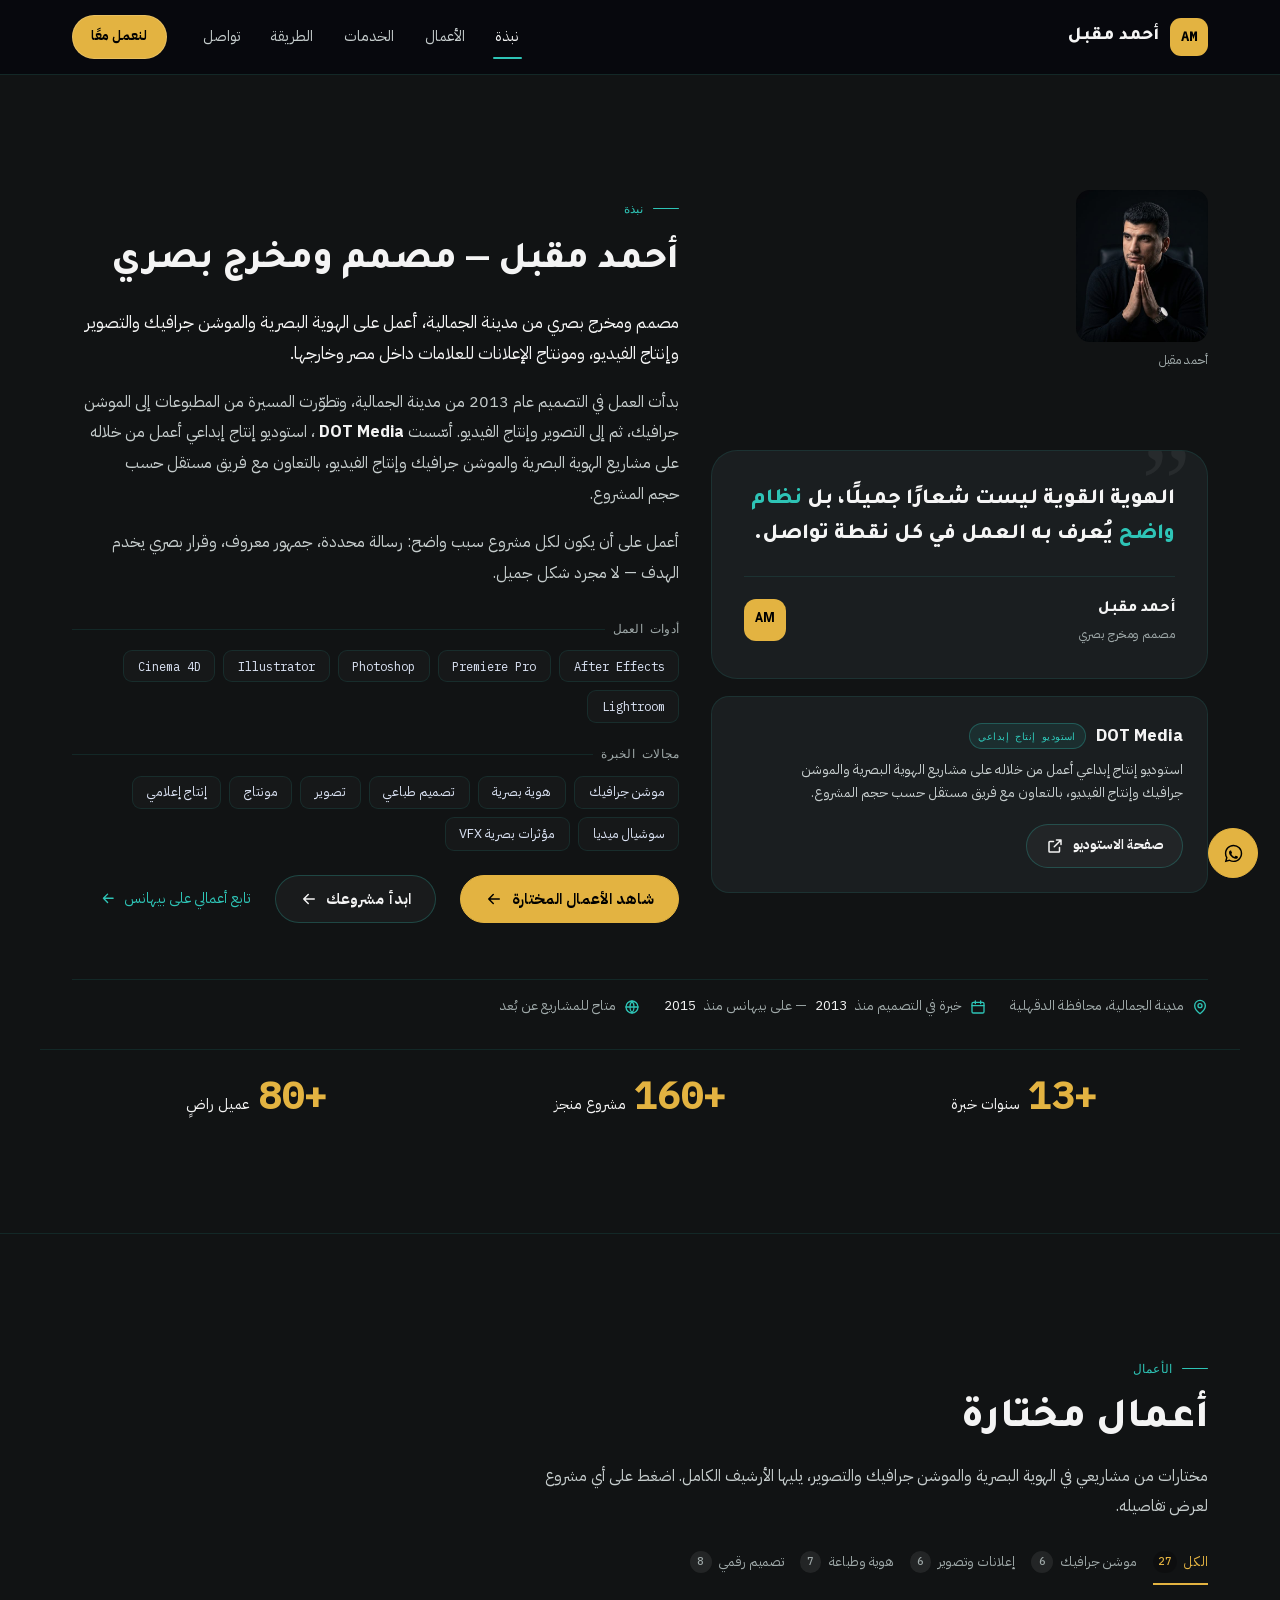
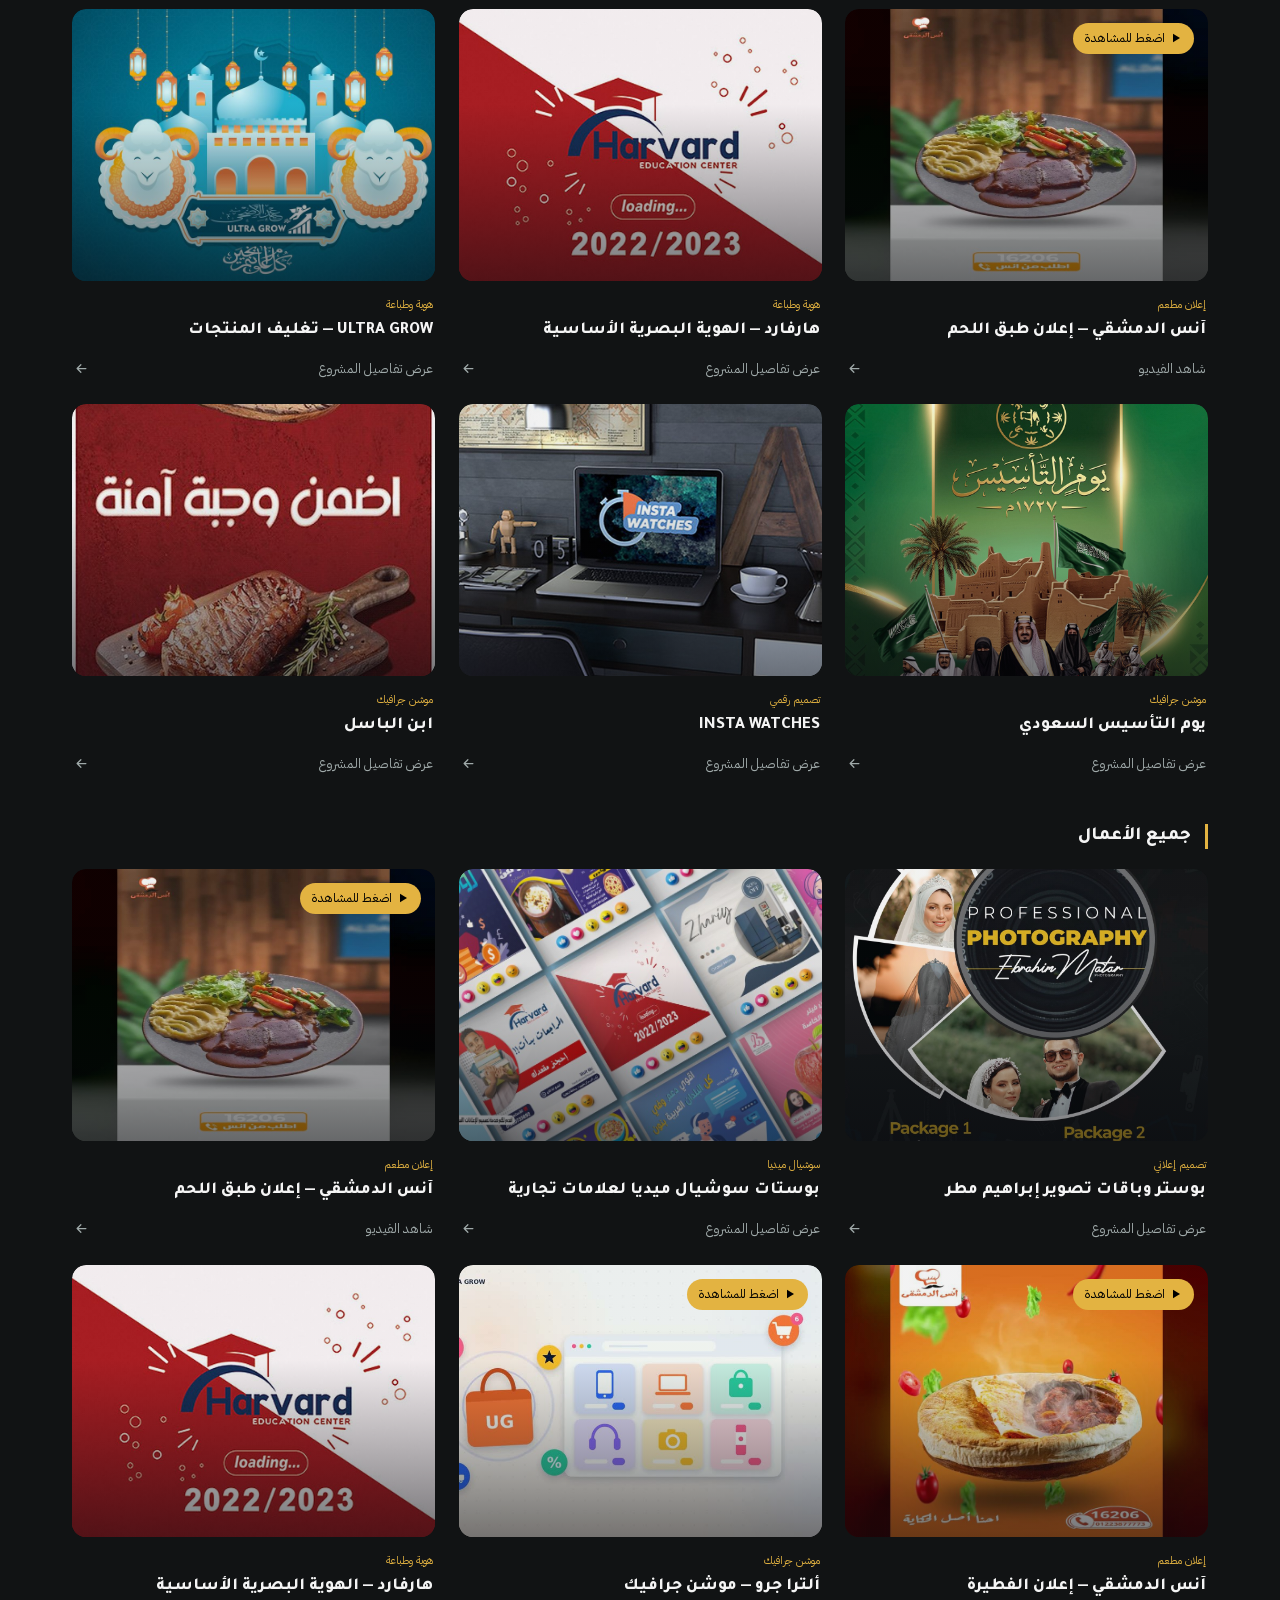
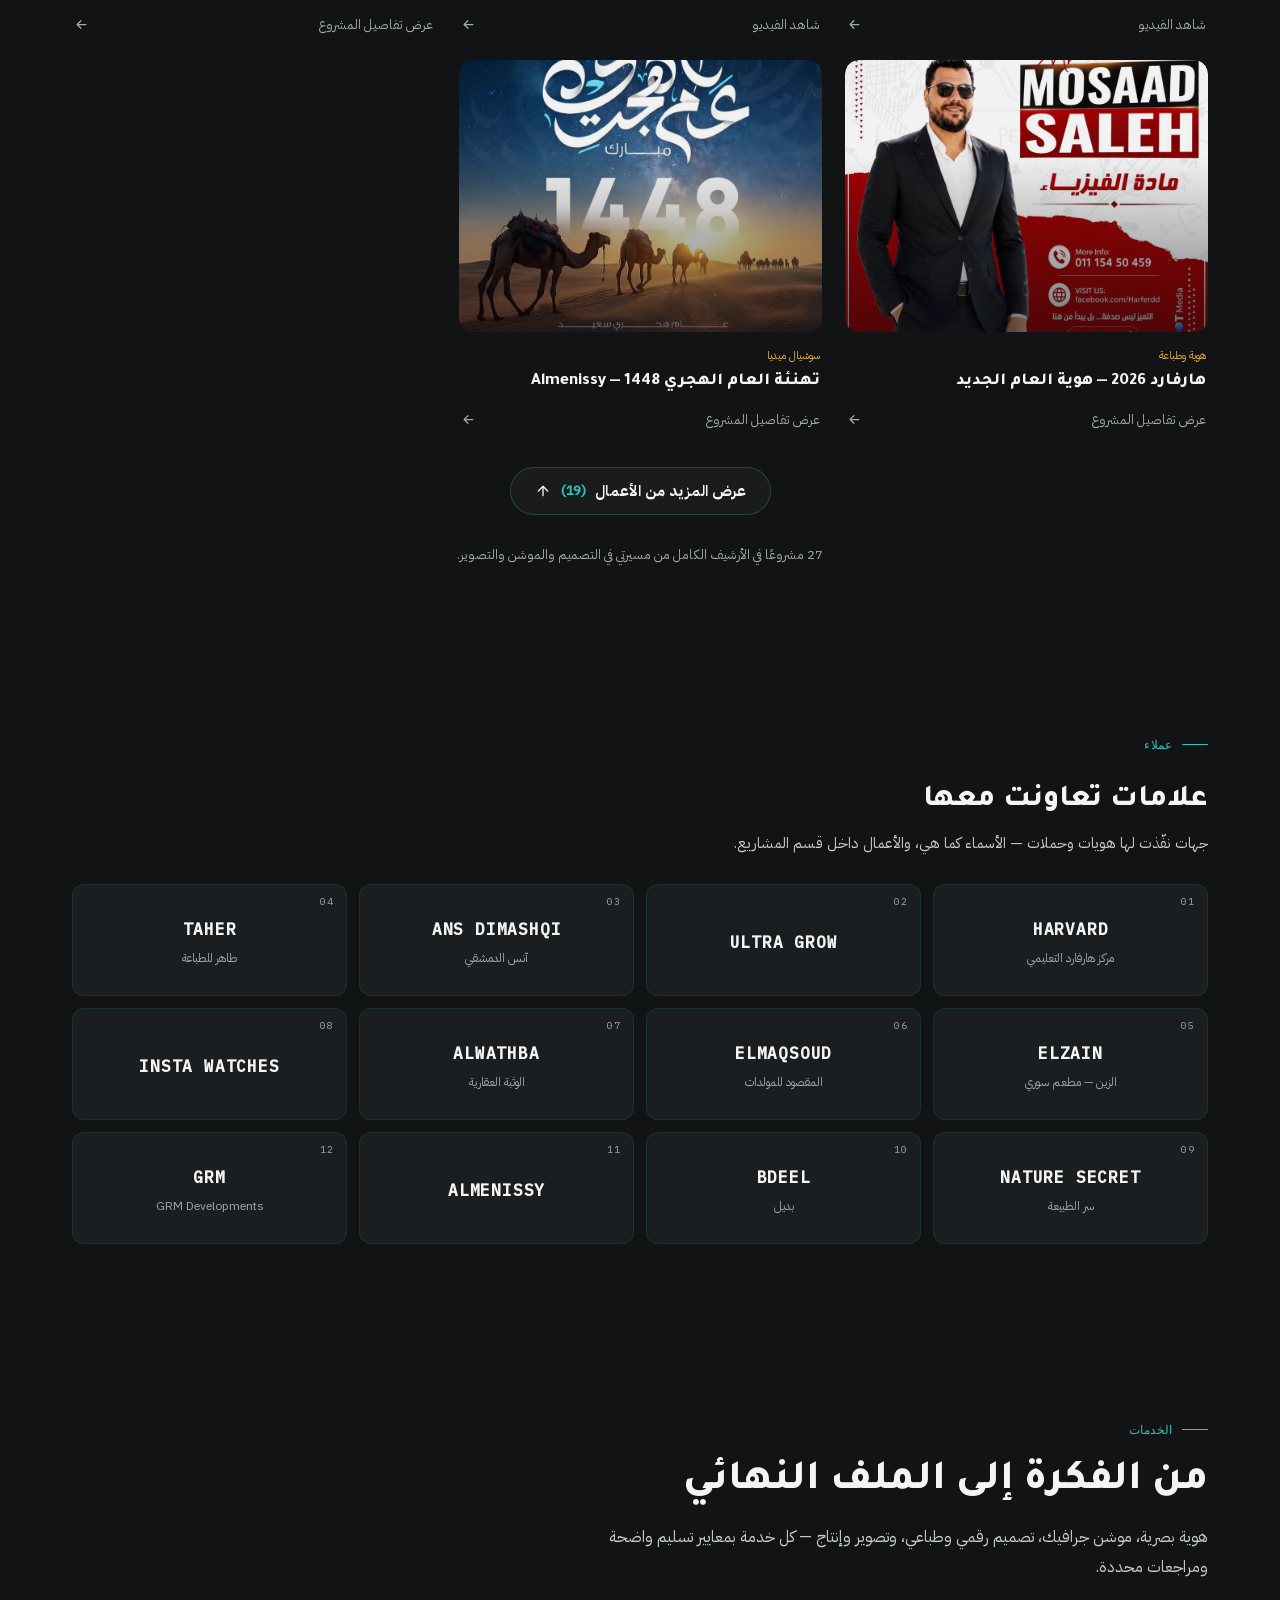
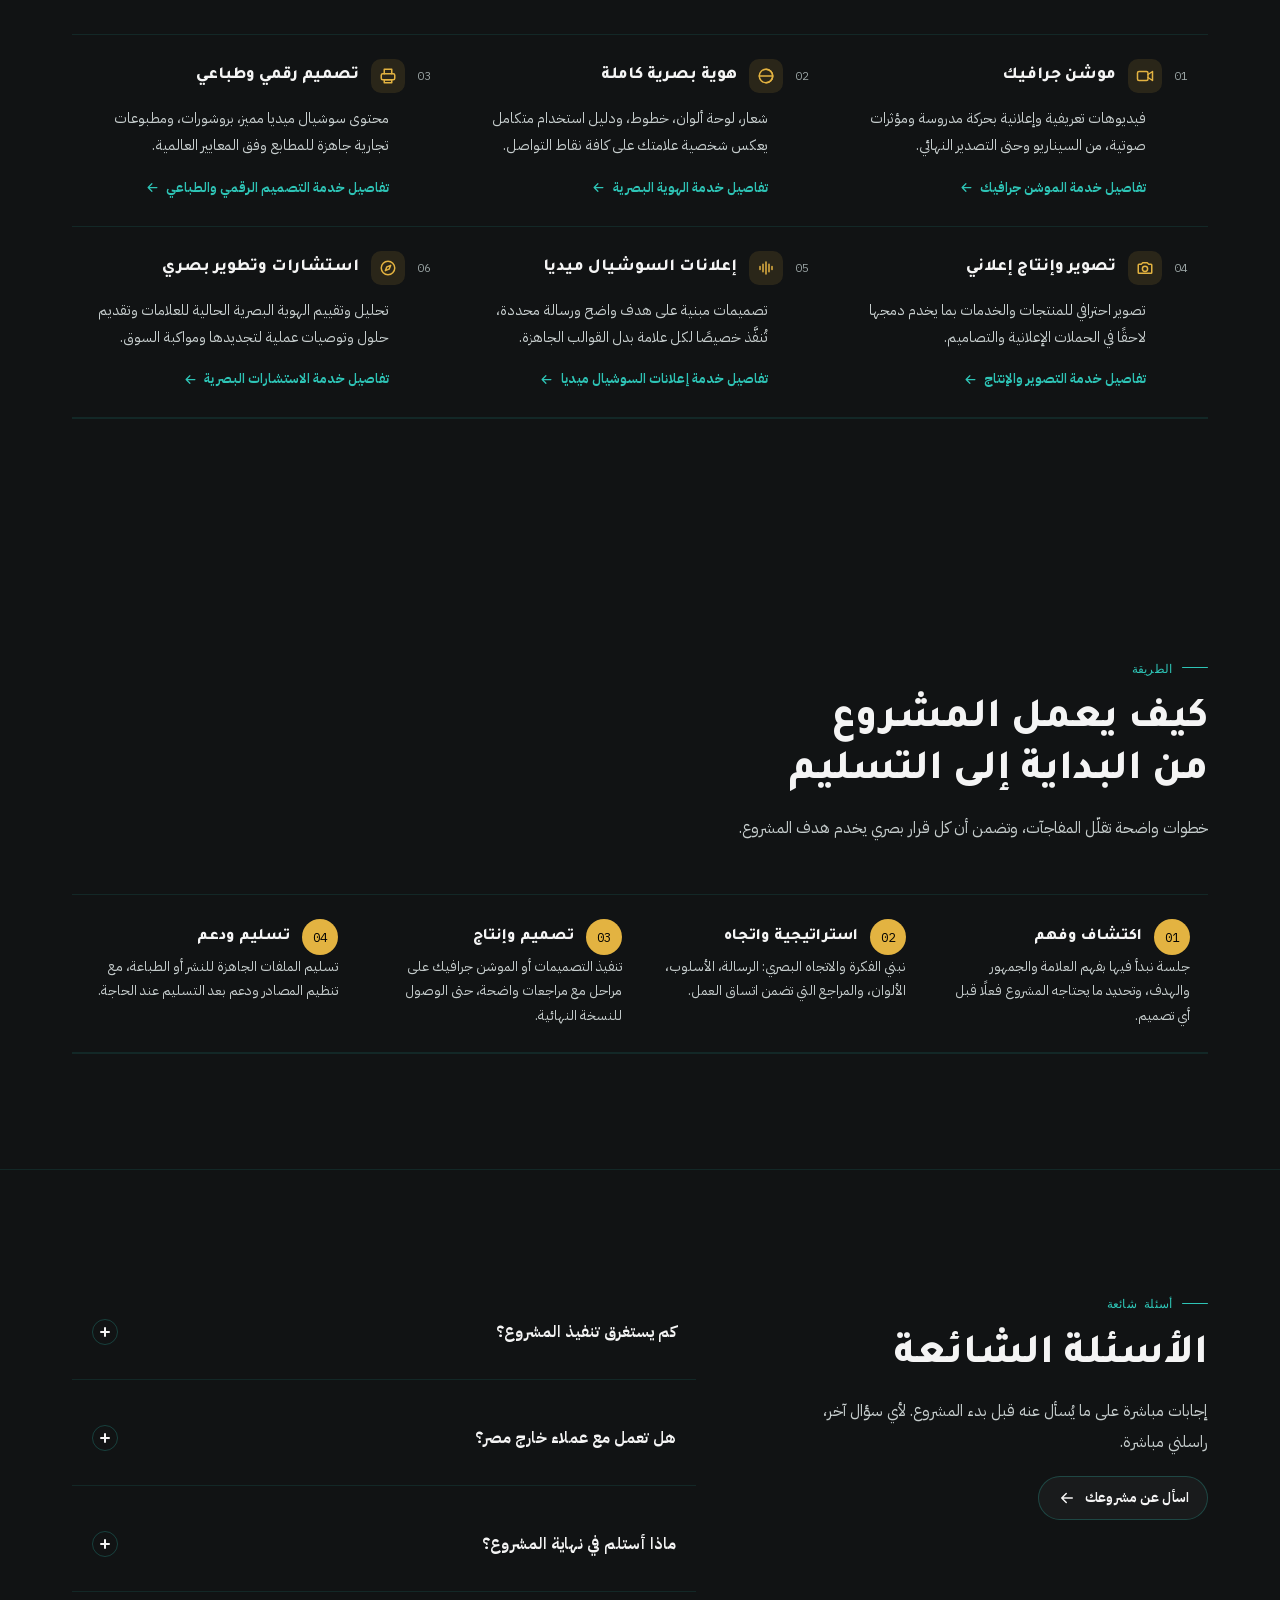
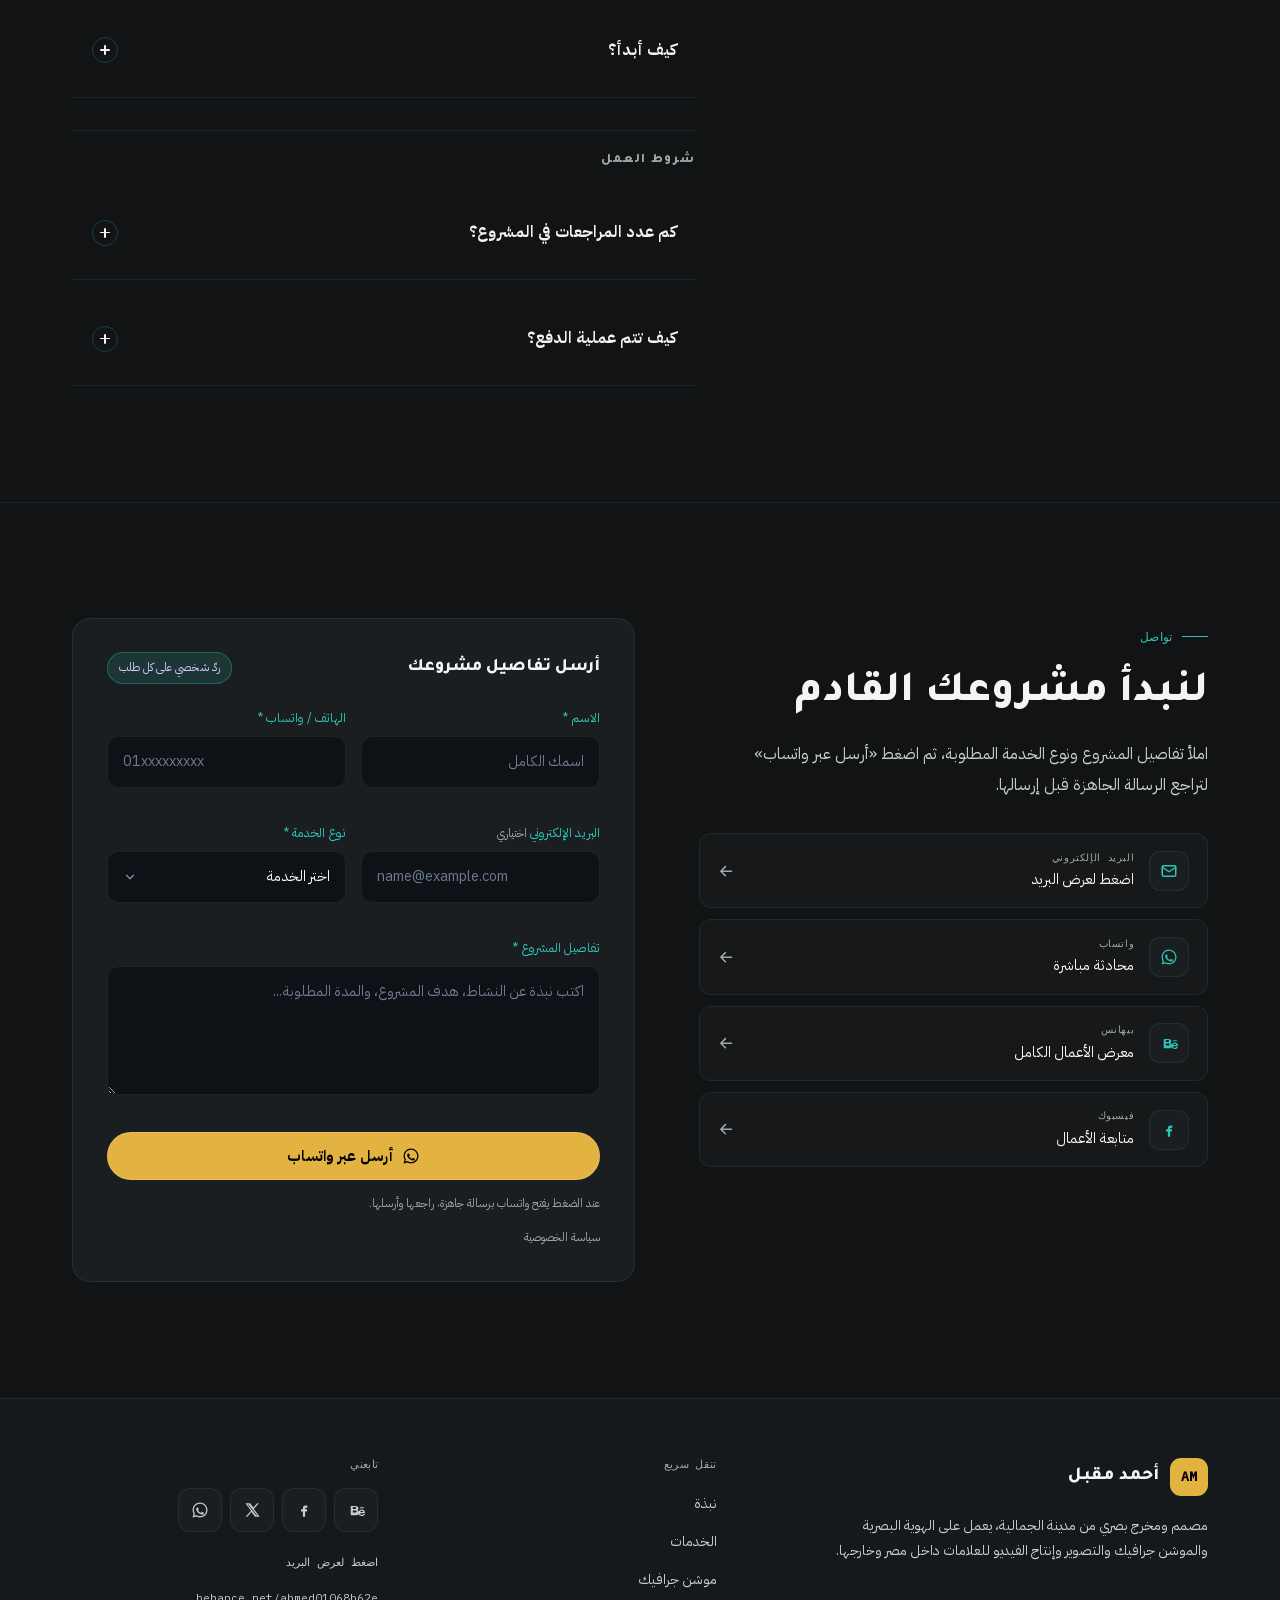
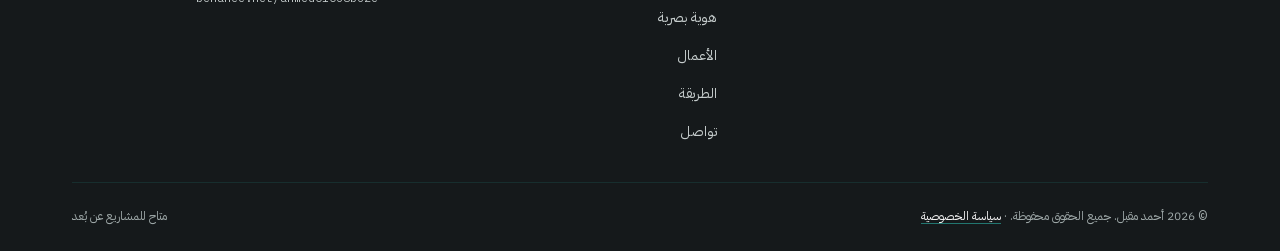
==== index.html @ 1f11c183 "QA: preserve video-flag fix after admin content update" ====
<!DOCTYPE html>
<html lang="ar" dir="rtl">
<head>
  <meta charset="UTF-8">
  <meta http-equiv="Content-Security-Policy" content="default-src 'self'; base-uri 'self'; object-src 'none'; script-src 'self'; style-src 'self' 'unsafe-inline'; img-src 'self' data:; font-src 'self' data:; media-src 'self'; frame-src https://www.youtube-nocookie.com; connect-src 'self' https://ahmed-analytics.ahmed01068775125.workers.dev; form-action 'self'; manifest-src 'self'">
  <meta name="referrer" content="strict-origin-when-cross-origin">
  <meta name="robots" content="index, follow, max-image-preview:large">
  <meta name="viewport" content="width=device-width, initial-scale=1, viewport-fit=cover">

  <title>أحمد مقبل — تصميم وموشن جرافيك وتصوير | مصمم ومخرج بصري</title>
  <meta name="description" content="أحمد مقبل، مصمم ومخرج بصري من مدينة الجمالية، محافظة الدقهلية. هويات بصرية، موشن جرافيك، تصوير ومونتاج إعلانات للعلامات داخل مصر وخارجها.">
  <meta name="author" content="أحمد مقبل">
  <meta name="theme-color" content="#111314">
  <meta name="color-scheme" content="dark">
  <link rel="canonical" href="https://ahmedmokbel99.github.io/">
  <link rel="api-catalog" href="https://ahmedmokbel99.github.io/.well-known/api-catalog" type="application/linkset+json">
  <link rel="privacy-policy" href="https://ahmedmokbel99.github.io/privacy.html" type="text/html">
  <link rel="service-doc" href="https://ahmedmokbel99.github.io/docs/api/" type="text/html">
  <link rel="describedby" href="https://ahmedmokbel99.github.io/.well-known/ai-catalog.json" type="application/json">
  <link rel="alternate" type="text/markdown" href="https://ahmedmokbel99.github.io/index.md" hreflang="ar">

  <!-- Icons & manifest -->
  <link rel="icon" type="image/svg+xml" href="assets/favicon.svg">
  <link rel="apple-touch-icon" href="assets/apple-touch-icon.png">
  <link rel="manifest" href="site.webmanifest">

  <!-- Open Graph -->
  <meta property="og:type" content="website">
  <meta property="og:site_name" content="أحمد مقبل">
  <meta property="og:locale" content="ar_EG">
  <meta property="og:url" content="https://ahmedmokbel99.github.io/">
  <meta property="og:title" content="أحمد مقبل — تصميم وموشن جرافيك وتصوير | مصمم ومخرج بصري">
  <meta property="og:description" content="أعمال مختارة في الهوية البصرية والموشن جرافيك والتصوير وإنتاج الفيديو، من مدينة الجمالية، محافظة الدقهلية.">
  <meta property="og:image" content="https://ahmedmokbel99.github.io/assets/og-image.jpg">
  <meta property="og:image:width" content="1200">
  <meta property="og:image:height" content="630">
  <meta property="og:image:type" content="image/jpeg">
  <meta property="og:image:alt" content="أحمد مقبل — تصميم وموشن جرافيك وتصوير">

  <!-- Twitter / X -->
  <meta name="twitter:card" content="summary_large_image">
  <meta name="twitter:url" content="https://ahmedmokbel99.github.io/">
  <meta name="twitter:title" content="أحمد مقبل — تصميم وموشن جرافيك وتصوير | مصمم ومخرج بصري">
  <meta name="twitter:description" content="أعمال مختارة في الهوية البصرية والموشن جرافيك والتصوير وإنتاج الفيديو، من مدينة الجمالية، محافظة الدقهلية.">
  <meta name="twitter:image" content="https://ahmedmokbel99.github.io/assets/og-image.jpg">
  <meta name="twitter:image:alt" content="أحمد مقبل — تصميم وموشن جرافيك وتصوير">

  <!-- Fonts -->
  <link rel="preload" href="assets/fonts/ibm-plex-sans-arabic-400-arabic.woff2" as="font" type="font/woff2" crossorigin>
  <link rel="preload" href="assets/fonts/tajawal-800-arabic.woff2" as="font" type="font/woff2" crossorigin>
<link rel="stylesheet" href="css/style.css?v=18-43b5db70">

  <noscript>
    <style>
      [data-reveal] { opacity: 1 !important; transform: none !important; }
      .filters { display: none; }
      .project.is-deferred { display: block; }
    </style>
  </noscript>

  <!-- Structured data -->

  <script src="js/data.js?v=18-43b5db70" defer></script>
  <script src="js/main.js?v=18-43b5db70" defer></script>
  <script src="js/webmcp.js?v=18-43b5db70" defer></script>

  <script type="application/ld+json">
{
  "@context": "https://schema.org",
  "@graph": [
    {
      "@type": "Person",
      "@id": "https://ahmedmokbel99.github.io/#person",
      "name": "أحمد مقبل",
      "jobTitle": "مصمم ومخرج بصري",
      "description": "مصمم ومخرج بصري من مدينة الجمالية، محافظة الدقهلية، ومؤسس DOT Media. استوديو إنتاج إبداعي أعمل من خلاله على مشاريع الهوية البصرية والموشن جرافيك وإنتاج الفيديو، بالتعاون مع فريق مستقل حسب حجم المشروع.",
      "url": "https://ahmedmokbel99.github.io/",
      "image": "https://ahmedmokbel99.github.io/assets/ahmed-mokbel.jpg",
      "telephone": "+201228084197",
      "address": {
        "@type": "PostalAddress",
        "addressLocality": "مدينة الجمالية",
        "addressRegion": "الدقهلية",
        "addressCountry": "EG"
      },
      "worksFor": {
        "@id": "https://ahmedmokbel99.github.io/#organization",
        "@type": "Organization",
        "name": "DOT Media",
        "description": "استوديو إنتاج إبداعي أعمل من خلاله على مشاريع الهوية البصرية والموشن جرافيك وإنتاج الفيديو، بالتعاون مع فريق مستقل حسب حجم المشروع.",
        "url": "https://www.facebook.com/profile.php?id=61581319508233"
      },
      "sameAs": [
        "https://www.behance.net/ahmed01068b62e",
        "https://www.facebook.com/profile.php?id=61581319508233",
        "https://x.com/ahmed0106877"
      ],
      "knowsAbout": [
        "موشن جرافيك",
        "هوية بصرية",
        "تصميم طباعي",
        "تصوير",
        "مونتاج",
        "إنتاج إعلامي",
        "سوشيال ميديا",
        "مؤثرات بصرية VFX"
      ]
    },
    {
      "@type": "Organization",
      "@id": "https://ahmedmokbel99.github.io/#organization",
      "name": "DOT Media",
      "description": "استوديو إنتاج إبداعي أعمل من خلاله على مشاريع الهوية البصرية والموشن جرافيك وإنتاج الفيديو، بالتعاون مع فريق مستقل حسب حجم المشروع.",
      "url": "https://www.facebook.com/profile.php?id=61581319508233",
      "founder": {
        "@id": "https://ahmedmokbel99.github.io/#person"
      }
    },
    {
      "@type": "WebSite",
      "@id": "https://ahmedmokbel99.github.io/#website",
      "url": "https://ahmedmokbel99.github.io/",
      "name": "أحمد مقبل — بورتفوليو",
      "inLanguage": "ar",
      "publisher": {
        "@id": "https://ahmedmokbel99.github.io/#person"
      }
    },
    {
      "@type": [
        "ProfessionalService",
        "LocalBusiness"
      ],
      "@id": "https://ahmedmokbel99.github.io/#service",
      "name": "أحمد مقبل — مصمم ومخرج بصري",
      "description": "أحمد مقبل، مصمم ومخرج بصري من مدينة الجمالية، محافظة الدقهلية. هويات بصرية، موشن جرافيك، تصوير ومونتاج إعلانات للعلامات داخل مصر وخارجها.",
      "url": "https://ahmedmokbel99.github.io/",
      "image": "https://ahmedmokbel99.github.io/assets/og-image.jpg",
      "telephone": "+201228084197",
      "founder": {
        "@id": "https://ahmedmokbel99.github.io/#person"
      },
      "parentOrganization": {
        "@id": "https://ahmedmokbel99.github.io/#organization"
      },
      "address": {
        "@type": "PostalAddress",
        "addressLocality": "مدينة الجمالية",
        "addressRegion": "الدقهلية",
        "addressCountry": "EG"
      },
      "areaServed": [
        {
          "@type": "City",
          "name": "مدينة الجمالية"
        },
        {
          "@type": "Country",
          "name": "مصر"
        },
        {
          "@type": "AdministrativeArea",
          "name": "العالم العربي"
        }
      ],
      "hasOfferCatalog": {
        "@type": "OfferCatalog",
        "name": "خدمات التصميم والموشن جرافيك",
        "itemListElement": [
          {
            "@type": "Offer",
            "itemOffered": {
              "@type": "Service",
              "name": "موشن جرافيك",
              "url": "https://ahmedmokbel99.github.io/motion-graphics.html"
            }
          },
          {
            "@type": "Offer",
            "itemOffered": {
              "@type": "Service",
              "name": "هوية بصرية كاملة",
              "url": "https://ahmedmokbel99.github.io/brand-identity.html"
            }
          },
          {
            "@type": "Offer",
            "itemOffered": {
              "@type": "Service",
              "name": "تصميم رقمي وطباعي",
              "url": "https://ahmedmokbel99.github.io/digital-print.html"
            }
          },
          {
            "@type": "Offer",
            "itemOffered": {
              "@type": "Service",
              "name": "تصوير وإنتاج إعلاني",
              "url": "https://ahmedmokbel99.github.io/photo-production.html"
            }
          },
          {
            "@type": "Offer",
            "itemOffered": {
              "@type": "Service",
              "name": "إعلانات السوشيال ميديا",
              "url": "https://ahmedmokbel99.github.io/social-media-ads.html"
            }
          },
          {
            "@type": "Offer",
            "itemOffered": {
              "@type": "Service",
              "name": "استشارات وتطوير بصري",
              "url": "https://ahmedmokbel99.github.io/brand-consulting.html"
            }
          }
        ]
      }
    },
    {
      "@type": "FAQPage",
      "@id": "https://ahmedmokbel99.github.io/#faq",
      "mainEntity": [
        {
          "@type": "Question",
          "name": "كم يستغرق تنفيذ المشروع؟",
          "acceptedAnswer": {
            "@type": "Answer",
            "text": "تُحدد المدة بعد جلسة الاكتشاف بحسب نطاق العمل وعدد المراجعات. يصلك جدول زمني واضح قبل بدء التنفيذ، مع نقاط مراجعة محددة."
          }
        },
        {
          "@type": "Question",
          "name": "هل تعمل مع عملاء خارج مصر؟",
          "acceptedAnswer": {
            "@type": "Answer",
            "text": "نعم. أعمل عن بُعد مع عملاء داخل مصر وخارجها، والتواصل عبر واتساب أو البريد الإلكتروني، مع اجتماعات أونلاين عند الحاجة."
          }
        },
        {
          "@type": "Question",
          "name": "ماذا أستلم في نهاية المشروع؟",
          "acceptedAnswer": {
            "@type": "Answer",
            "text": "ملفات جاهزة للنشر أو الطباعة، ودليل استخدام مبسّط عند تسليم هوية بصرية كاملة."
          }
        },
        {
          "@type": "Question",
          "name": "كيف أبدأ؟",
          "acceptedAnswer": {
            "@type": "Answer",
            "text": "أرسل تفاصيل مشروعك من النموذج أو واتساب: النشاط، الهدف، والخدمة المطلوبة. سأعود إليك لتحديد الخطوة التالية والموعد المناسب."
          }
        },
        {
          "@type": "Question",
          "name": "كم عدد المراجعات في المشروع؟",
          "acceptedAnswer": {
            "@type": "Answer",
            "text": "جولتان للمراجعة داخل نطاق العمل المتفق عليه. أي تغيير في الاتجاه بعد اعتماد النسخة النهائية يُحسب كمرحلة إضافية بسعر منفصل، ويُوضح كتابةً قبل البدء."
          }
        },
        {
          "@type": "Question",
          "name": "كيف تتم عملية الدفع؟",
          "acceptedAnswer": {
            "@type": "Answer",
            "text": "الدفع على دفعتين: مقدمة عند بدء العمل، والباقي عند التسليم. تُحدد وسيلة التحويل في عرض السعر، ويصلك إيصال بكل دفعة."
          }
        }
      ]
    },
    {
      "@type": "ItemList",
      "@id": "https://ahmedmokbel99.github.io/#work",
      "name": "مشاريع مختارة",
      "numberOfItems": 27,
      "itemListElement": [
        {
          "@type": "ListItem",
          "position": 1,
          "item": {
            "@type": "CreativeWork",
            "name": "بوستر وباقات تصوير إبراهيم مطر",
            "url": "https://ahmedmokbel99.github.io/#project-f26",
            "genre": "تصميم إعلاني",
            "description": "🎯 صناعة الهوية البصرية والعروض الترويجية لخدمات التصوير الفوتوغرافي\n\nتصميم بوستر إعلاني وترويجي متكامل لصالح المصور المحترف \"إبراهيم مطر\" لعرض باقات وتفاصيل تصوير حفلات الزفاف والمناسبات. تم التركيز على دمج لقطات حية من أعماله في إطار هندسي يحاكي عدسة الكاميرا، مع تنظيم ذكي ومقروء للباقات والأسعار لجذب الجمهور المستهدف وتحفيز الحجز المباشر.",
            "image": "https://ahmedmokbel99.github.io/assets/projects/project-f26.jpg"
          }
        },
        {
          "@type": "ListItem",
          "position": 2,
          "item": {
            "@type": "CreativeWork",
            "name": "بوستات سوشيال ميديا لعلامات تجارية",
            "url": "https://ahmedmokbel99.github.io/#project-f25",
            "genre": "سوشيال ميديا",
            "description": "🎯 صناعة الهوية البصرية وتصميم حملات رقمية مبتكرة\n\nمجموعة من تصاميم السوشيال ميديا الإبداعية التي تم العمل عليها بعناية لعدة قطاعات حيوية (تعليمية، تجارية، طبية، ومطاعم)، بهدف تحويل الأفكار والخدمات إلى رسائل بصرية جذابة تؤسس لحضور رقمي قوي، وتُستخدم في المنشورات والحملات على منصات التواصل المختلفة.",
            "image": "https://ahmedmokbel99.github.io/assets/projects/project-f25.jpg"
          }
        },
        {
          "@type": "ListItem",
          "position": 3,
          "item": {
            "@type": "CreativeWork",
            "name": "آنس الدمشقي — إعلان طبق اللحم",
            "url": "https://ahmedmokbel99.github.io/#project-f03",
            "genre": "إعلان مطعم",
            "description": "إعلان طعام لمطعم «آنس الدمشقي»: تصوير للطبق بإضاءة دافئة تُبرز تفاصيل اللحم والصوص والخضار، وينتهي برقم الطلب — إنتاج DOT Media.",
            "image": "https://ahmedmokbel99.github.io/assets/projects/ans-dimashqi-steak-ad.jpg"
          }
        },
        {
          "@type": "ListItem",
          "position": 4,
          "item": {
            "@type": "CreativeWork",
            "name": "آنس الدمشقي — إعلان الفطيرة",
            "url": "https://ahmedmokbel99.github.io/#project-f21",
            "genre": "إعلان مطعم",
            "description": "إعلان طعام ثانٍ لمطعم «آنس الدمشقي»: الفطيرة باللحم والمكونات المتطايرة حولها على خلفية برتقالية، بأسلوب دعائي مباشر ينتهي برقم الطلب.",
            "image": "https://ahmedmokbel99.github.io/assets/projects/ans-dimashqi-pie-ad.jpg"
          }
        },
        {
          "@type": "ListItem",
          "position": 5,
          "item": {
            "@type": "CreativeWork",
            "name": "ألترا جرو — موشن جرافيك",
            "url": "https://ahmedmokbel99.github.io/#project-f27",
            "genre": "موشن جرافيك",
            "description": "فيديو موشن جرافيك إبداعي متكامل تم إنتاجه لصالح منصة \"ألترا جرو\" (Ultra Grow) لحلول النمو والدعم الرقمي للأعمال. يهدف الفيديو إلى تبسيط خدمات المنصة، واستعراض كيف يمكن لـ \"Ultra Grow\" أن تكون شريكًا لرواد الأعمال والشركات للتوسع والانتشار، من خلال قصة بصرية تدمج التحريك السلس، والشخصيات المبتكرة، والتعليق الصوتي الحماسي بأسلوب واضح وجذاب",
            "image": "https://ahmedmokbel99.github.io/assets/projects/ultra-grow-cover.jpg"
          }
        },
        {
          "@type": "ListItem",
          "position": 6,
          "item": {
            "@type": "CreativeWork",
            "name": "هارفارد — الهوية البصرية الأساسية",
            "url": "https://ahmedmokbel99.github.io/#project-f06",
            "genre": "هوية وطباعة",
            "description": "هوية بصرية لمركز هارفارد التعليمي، مبنية على الوضوح والثقة وسهولة التطبيق في المطبوعات والرقمي.",
            "sameAs": "https://www.behance.net/gallery/148210723/_",
            "image": "https://ahmedmokbel99.github.io/assets/projects/harvard-education-center-brand.jpg"
          }
        },
        {
          "@type": "ListItem",
          "position": 7,
          "item": {
            "@type": "CreativeWork",
            "name": "هارفارد 2026 — هوية العام الجديد",
            "url": "https://ahmedmokbel99.github.io/#project-f24",
            "genre": "هوية وطباعة",
            "description": "هوية بصرية لمركز هارفارد التعليمي، مبنية على الوضوح والثقة وسهولة التطبيق في المطبوعات والرقمي.",
            "image": "https://ahmedmokbel99.github.io/assets/projects/harvard-2026-new-year-identity.jpg"
          }
        },
        {
          "@type": "ListItem",
          "position": 8,
          "item": {
            "@type": "CreativeWork",
            "name": "تهنئة العام الهجري 1448 — Almenissy",
            "url": "https://ahmedmokbel99.github.io/#project-f22",
            "genre": "سوشيال ميديا",
            "description": "تصميم تهنئة بمناسبة العام الهجري الجديد 1448 لعلامة Almenissy Ideas & Solutions: الخط العربي يملأ المساحة العلوية، وتحته الرقم 1448 كعنصر بصري، مع قافلة جمال في صحراء تحت سماء نجوم.",
            "image": "https://ahmedmokbel99.github.io/assets/projects/almenissy-hijri-1448-greeting.jpg"
          }
        },
        {
          "@type": "ListItem",
          "position": 9,
          "item": {
            "@type": "CreativeWork",
            "name": "تهنئة العام الهجري 1448 — GRM Developments",
            "url": "https://ahmedmokbel99.github.io/#project-f23",
            "genre": "سوشيال ميديا",
            "description": "تصميم تهنئة بالعام الهجري الجديد 1448 لشركة GRM Developments: هلال في سماء ليلية، وقوس أزرق يحتضن الخط العربي والرقم، وقافلة على الجمال تكمل المشهد في المقدمة.",
            "image": "https://ahmedmokbel99.github.io/assets/projects/grm-hijri-1448-greeting.jpg"
          }
        },
        {
          "@type": "ListItem",
          "position": 10,
          "item": {
            "@type": "CreativeWork",
            "name": "مختارات سوشيال ميديا — تغذية بصرية",
            "url": "https://ahmedmokbel99.github.io/#project-f09",
            "genre": "تصميم رقمي",
            "description": "مجموعة تصميمات رقمية متنوعة أُنتجت لعلامات ومناسبات مختلفة، تجمع بين الوضوح والجاذبية البصرية.",
            "sameAs": "https://www.behance.net/gallery/228287151/_",
            "image": "https://ahmedmokbel99.github.io/assets/projects/social-media-design-collection.jpg"
          }
        },
        {
          "@type": "ListItem",
          "position": 11,
          "item": {
            "@type": "CreativeWork",
            "name": "بوابة القبول",
            "url": "https://ahmedmokbel99.github.io/#project-f13",
            "genre": "تصميم طباعي",
            "description": "تصميم رول أب لبوابة القبول للالتحاق بالجامعات، يجمع بين الهوية الأكاديمية والوضوح المعلوماتي في قطعة طباعية واحدة.",
            "image": "https://ahmedmokbel99.github.io/assets/projects/admission-gateway-rollup.jpg"
          }
        },
        {
          "@type": "ListItem",
          "position": 12,
          "item": {
            "@type": "CreativeWork",
            "name": "حقن فيلر",
            "url": "https://ahmedmokbel99.github.io/#project-f10",
            "genre": "تصميم رقمي",
            "description": "تصميم إعلاني لخدمة حقن الفيلر للدكتورة لينا بعّاد، بأسلوب ناعم يعتمد على درجات الوردي وعناصر الطبيعة.",
            "sameAs": "https://www.behance.net/gallery/194077395/_",
            "image": "https://ahmedmokbel99.github.io/assets/projects/filler-injection-ad-design.jpg"
          }
        },
        {
          "@type": "ListItem",
          "position": 13,
          "item": {
            "@type": "CreativeWork",
            "name": "ULTRA GROW — تغليف المنتجات",
            "url": "https://ahmedmokbel99.github.io/#project-f07",
            "genre": "هوية وطباعة",
            "description": "هوية بصرية وتغليف لعلامة ULTRA GROW بأسلوب عصري جريء يمنح المنتج حضورًا واضحًا على الرف.",
            "sameAs": "https://www.behance.net/gallery/148215371/ULTRA-GROW",
            "image": "https://ahmedmokbel99.github.io/assets/projects/ultra-grow-brand-packaging.jpg"
          }
        },
        {
          "@type": "ListItem",
          "position": 14,
          "item": {
            "@type": "CreativeWork",
            "name": "يوم التأسيس السعودي",
            "url": "https://ahmedmokbel99.github.io/#project-f01",
            "genre": "موشن جرافيك",
            "description": "عمل بصري بمناسبة يوم التأسيس السعودي لصالح TECHIFAY، يجمع بين التراث السعودي والهوية الخضراء والذهبية في تكوين مهيب.",
            "sameAs": "https://www.behance.net/gallery/244580859/_",
            "image": "https://ahmedmokbel99.github.io/assets/projects/saudi-founding-day-motion-graphic.jpg"
          }
        },
        {
          "@type": "ListItem",
          "position": 15,
          "item": {
            "@type": "CreativeWork",
            "name": "INSTA WATCHES",
            "url": "https://ahmedmokbel99.github.io/#project-f11",
            "genre": "تصميم رقمي",
            "description": "تصميمات رقمية لعلامة ساعات، تركّز على إبراز المنتج بإضاءة وتفاصيل فاخرة.",
            "sameAs": "https://www.behance.net/gallery/175994775/INSTA-WATCHES",
            "image": "https://ahmedmokbel99.github.io/assets/projects/insta-watches-ad-design.jpg"
          }
        },
        {
          "@type": "ListItem",
          "position": 16,
          "item": {
            "@type": "CreativeWork",
            "name": "EN-SERV — تحريك شعار",
            "url": "https://ahmedmokbel99.github.io/#project-f16",
            "genre": "تحريك شعار",
            "description": "تحريك شعار EN-SERV: مونوجرام هندسي يتبلور من خطوط ضوئية على خلفية داكنة، وينتهي بظهور الاسم في مشهد إغلاق نظيف.",
            "image": "https://ahmedmokbel99.github.io/assets/projects/en-serv-logo-animation.jpg"
          }
        },
        {
          "@type": "ListItem",
          "position": 17,
          "item": {
            "@type": "CreativeWork",
            "name": "الوثبة العقارية — مشروع سكني",
            "url": "https://ahmedmokbel99.github.io/#project-f20",
            "genre": "إعلان عقاري",
            "description": "إعلان لمشروع سكني لشركة «الوثبة» العقارية: جولة بصرية على واجهات المبنى وتفاصيله، بإطار جرافيكي وخلفية داكنة تُبرز الهوية.",
            "image": "https://ahmedmokbel99.github.io/assets/projects/alwathba-real-estate-ad.jpg"
          }
        },
        {
          "@type": "ListItem",
          "position": 18,
          "item": {
            "@type": "CreativeWork",
            "name": "بديل — إعلان سيارة",
            "url": "https://ahmedmokbel99.github.io/#project-f19",
            "genre": "إعلان سيارات",
            "description": "إعلان سيارة لعلامة «بديل» بأسلوب سينمائي: إضاءة درامية، حركة كاميرا قريبة، وخلفية خطوط ضوئية تمنح المشهد إحساسًا بالسرعة والفخامة.",
            "image": "https://ahmedmokbel99.github.io/assets/projects/bdeel-car-ad.jpg"
          }
        },
        {
          "@type": "ListItem",
          "position": 19,
          "item": {
            "@type": "CreativeWork",
            "name": "المقصود للمولدات — إعلان الشركة",
            "url": "https://ahmedmokbel99.github.io/#project-f18",
            "genre": "إعلان شركة",
            "description": "إعلان شركة المقصود لتوريد المولدات: عرض للمعدات ولوحات التحكم في تكوين ثلاثي الأبعاد يعرّف بالخدمة ويختم برابط الموقع.",
            "image": "https://ahmedmokbel99.github.io/assets/projects/elmaqsoud-generators-ad.jpg"
          }
        },
        {
          "@type": "ListItem",
          "position": 20,
          "item": {
            "@type": "CreativeWork",
            "name": "الزين — مطعم سوري",
            "url": "https://ahmedmokbel99.github.io/#project-f17",
            "genre": "تصوير ومونتاج",
            "description": "فيديو تعريفي لمطعم «الزين» السوري: لقطات من داخل المطعم تبرز الشيف والطبق الرئيسي والهوية الحمراء، بمونتاج سريع مناسب للسوشيال ميديا.",
            "image": "https://ahmedmokbel99.github.io/assets/projects/elzain-restaurant-video.jpg"
          }
        },
        {
          "@type": "ListItem",
          "position": 21,
          "item": {
            "@type": "CreativeWork",
            "name": "ألهاكم التكاثر — الشيخ أمجد سمير",
            "url": "https://ahmedmokbel99.github.io/#project-f15",
            "genre": "موشن جرافيك",
            "description": "عمل موشن جرافيك بعنوان «ألهاكم التكاثر» للشيخ أمجد سمير، يجسّد المعنى في مشاهد متتابعة: الجري خلف المال، ثم الثراء والاستقرار، ثم لحظة الصفاء والرجوع — بأسلوب ثلاثي الأبعاد وإضاءة دافئة.",
            "image": "https://ahmedmokbel99.github.io/assets/projects/alhakum-altakathur-motion.jpg"
          }
        },
        {
          "@type": "ListItem",
          "position": 22,
          "item": {
            "@type": "CreativeWork",
            "name": "البدايات — ياسر الحزيمي",
            "url": "https://ahmedmokbel99.github.io/#project-f14",
            "genre": "موشن جرافيك",
            "description": "فيلم موشن جرافيك قصير بعنوان «البدايات» يقدّم الفكرة بأسلوب رسومي دافئ: شخصية تشكّل إناءً من الطين، في بناء بصري هادئ يرمز إلى بداية الطريق وصناعة الشيء باليد.",
            "image": "https://ahmedmokbel99.github.io/assets/projects/beginnings-motion-graphic.jpg"
          }
        },
        {
          "@type": "ListItem",
          "position": 23,
          "item": {
            "@type": "CreativeWork",
            "name": "طاهر للطباعة",
            "url": "https://ahmedmokbel99.github.io/#project-f05",
            "genre": "هوية وطباعة",
            "description": "هوية بصرية وتصميمات طباعية لمطبعة طاهر، تشمل الشعار والمطبوعات وتطبيقات الهوية.",
            "sameAs": "https://www.behance.net/gallery/128103663/_",
            "image": "https://ahmedmokbel99.github.io/assets/projects/taher-printing-brand-identity.jpg"
          }
        },
        {
          "@type": "ListItem",
          "position": 24,
          "item": {
            "@type": "CreativeWork",
            "name": "تجربة موشن جرافيك — البدايات",
            "url": "https://ahmedmokbel99.github.io/#project-f04",
            "genre": "موشن جرافيك",
            "description": "من أوائل مشاريع الموشن جرافيك التي نفذتها؛ بداية المسار في التحريك والتصميم الحركي.",
            "sameAs": "https://www.behance.net/gallery/119428049/_",
            "image": "https://ahmedmokbel99.github.io/assets/projects/first-motion-graphics-work.jpg"
          }
        },
        {
          "@type": "ListItem",
          "position": 25,
          "item": {
            "@type": "CreativeWork",
            "name": "ابن الباسل",
            "url": "https://ahmedmokbel99.github.io/#project-f02",
            "genre": "موشن جرافيك",
            "description": "فيديو موشن جرافيك يقدّم «ابن الباسل» بأسلوب سينمائي وإيقاع بصري مشدود من أول ثانية.",
            "sameAs": "https://www.behance.net/gallery/244097521/_",
            "image": "https://ahmedmokbel99.github.io/assets/projects/ibn-albasel-motion-graphic.jpg"
          }
        },
        {
          "@type": "ListItem",
          "position": 26,
          "item": {
            "@type": "CreativeWork",
            "name": "ULTRA GROW — النظام البصري",
            "url": "https://ahmedmokbel99.github.io/#project-f08",
            "genre": "هوية وطباعة",
            "description": "تطوير للنظام البصري لعلامة ULTRA GROW وتوسيع تطبيقاته عبر مختلف نقاط التواصل.",
            "sameAs": "https://www.behance.net/gallery/194077839/ULTRA-GROW-2",
            "image": "https://ahmedmokbel99.github.io/assets/projects/ultra-grow-2-brand-system.jpg"
          }
        },
        {
          "@type": "ListItem",
          "position": 27,
          "item": {
            "@type": "CreativeWork",
            "name": "سر الطبيعة",
            "url": "https://ahmedmokbel99.github.io/#project-f12",
            "genre": "تصميم رقمي",
            "description": "تصميم إعلاني رقمي يستلهم الطبيعة في تكوين دافئ وجذاب يلفت الانتباه دون ازدحام بصري.",
            "sameAs": "https://www.behance.net/gallery/194077227/_",
            "image": "https://ahmedmokbel99.github.io/assets/projects/nature-secret-ad-design.jpg"
          }
        }
      ]
    },
    {
      "@type": "VideoObject",
      "@id": "https://ahmedmokbel99.github.io/#video-f03",
      "name": "آنس الدمشقي — إعلان طبق اللحم",
      "description": "إعلان طعام لمطعم «آنس الدمشقي»: تصوير للطبق بإضاءة دافئة تُبرز تفاصيل اللحم والصوص والخضار، وينتهي برقم الطلب — إنتاج DOT Media.",
      "thumbnailUrl": "https://ahmedmokbel99.github.io/assets/projects/ans-dimashqi-steak-ad.jpg",
      "contentUrl": "https://ahmedmokbel99.github.io/assets/projects/f03_ans-dimashqi-steak.mp4",
      "uploadDate": "2026-11-04T00:00:00Z",
      "inLanguage": "ar",
      "url": "https://ahmedmokbel99.github.io/#project-f03"
    },
    {
      "@type": "VideoObject",
      "@id": "https://ahmedmokbel99.github.io/#video-f21",
      "name": "آنس الدمشقي — إعلان الفطيرة",
      "description": "إعلان طعام ثانٍ لمطعم «آنس الدمشقي»: الفطيرة باللحم والمكونات المتطايرة حولها على خلفية برتقالية، بأسلوب دعائي مباشر ينتهي برقم الطلب.",
      "thumbnailUrl": "https://ahmedmokbel99.github.io/assets/projects/ans-dimashqi-pie-ad.jpg",
      "contentUrl": "https://ahmedmokbel99.github.io/assets/projects/f21_ans-dimashqi-pie.mp4",
      "uploadDate": "2026-11-04T00:00:00Z",
      "inLanguage": "ar",
      "url": "https://ahmedmokbel99.github.io/#project-f21"
    },
    {
      "@type": "VideoObject",
      "@id": "https://ahmedmokbel99.github.io/#video-f27",
      "name": "ألترا جرو — موشن جرافيك",
      "description": "فيديو موشن جرافيك إبداعي متكامل تم إنتاجه لصالح منصة \"ألترا جرو\" (Ultra Grow) لحلول النمو والدعم الرقمي للأعمال. يهدف الفيديو إلى تبسيط خدمات المنصة، واستعراض كيف يمكن لـ \"Ultra Grow\" أن تكون شريكًا لرواد الأعمال والشركات للتوسع والانتشار، من خلال قصة بصرية تدمج التحريك السلس، والشخصيات المبتكرة، والتعليق الصوتي الحماسي بأسلوب واضح وجذاب",
      "thumbnailUrl": "https://ahmedmokbel99.github.io/assets/projects/ultra-grow-cover.jpg",
      "contentUrl": "https://ahmedmokbel99.github.io/assets/projects/ultra-grow.mp4",
      "uploadDate": "2026-11-22T15:04:54.685Z",
      "inLanguage": "ar",
      "url": "https://ahmedmokbel99.github.io/#project-f27"
    },
    {
      "@type": "VideoObject",
      "@id": "https://ahmedmokbel99.github.io/#video-f16",
      "name": "EN-SERV — تحريك شعار",
      "description": "تحريك شعار EN-SERV: مونوجرام هندسي يتبلور من خطوط ضوئية على خلفية داكنة، وينتهي بظهور الاسم في مشهد إغلاق نظيف.",
      "thumbnailUrl": "https://ahmedmokbel99.github.io/assets/projects/en-serv-logo-animation.jpg",
      "contentUrl": "https://ahmedmokbel99.github.io/assets/projects/f16_logo-reveal.mp4",
      "uploadDate": "2026-11-04T00:00:00Z",
      "inLanguage": "ar",
      "url": "https://ahmedmokbel99.github.io/#project-f16"
    },
    {
      "@type": "VideoObject",
      "@id": "https://ahmedmokbel99.github.io/#video-f20",
      "name": "الوثبة العقارية — مشروع سكني",
      "description": "إعلان لمشروع سكني لشركة «الوثبة» العقارية: جولة بصرية على واجهات المبنى وتفاصيله، بإطار جرافيكي وخلفية داكنة تُبرز الهوية.",
      "thumbnailUrl": "https://ahmedmokbel99.github.io/assets/projects/alwathba-real-estate-ad.jpg",
      "contentUrl": "https://ahmedmokbel99.github.io/assets/projects/f20_alwathba-building.mp4",
      "uploadDate": "2026-11-04T00:00:00Z",
      "inLanguage": "ar",
      "url": "https://ahmedmokbel99.github.io/#project-f20"
    },
    {
      "@type": "VideoObject",
      "@id": "https://ahmedmokbel99.github.io/#video-f19",
      "name": "بديل — إعلان سيارة",
      "description": "إعلان سيارة لعلامة «بديل» بأسلوب سينمائي: إضاءة درامية، حركة كاميرا قريبة، وخلفية خطوط ضوئية تمنح المشهد إحساسًا بالسرعة والفخامة.",
      "thumbnailUrl": "https://ahmedmokbel99.github.io/assets/projects/bdeel-car-ad.jpg",
      "contentUrl": "https://ahmedmokbel99.github.io/assets/projects/f19_bdeel-car.mp4",
      "uploadDate": "2026-11-04T00:00:00Z",
      "inLanguage": "ar",
      "url": "https://ahmedmokbel99.github.io/#project-f19"
    },
    {
      "@type": "VideoObject",
      "@id": "https://ahmedmokbel99.github.io/#video-f18",
      "name": "المقصود للمولدات — إعلان الشركة",
      "description": "إعلان شركة المقصود لتوريد المولدات: عرض للمعدات ولوحات التحكم في تكوين ثلاثي الأبعاد يعرّف بالخدمة ويختم برابط الموقع.",
      "thumbnailUrl": "https://ahmedmokbel99.github.io/assets/projects/elmaqsoud-generators-ad.jpg",
      "contentUrl": "https://ahmedmokbel99.github.io/assets/projects/f18_elmaqsoud-generators.mp4",
      "uploadDate": "2026-11-04T00:00:00Z",
      "inLanguage": "ar",
      "url": "https://ahmedmokbel99.github.io/#project-f18"
    },
    {
      "@type": "VideoObject",
      "@id": "https://ahmedmokbel99.github.io/#video-f17",
      "name": "الزين — مطعم سوري",
      "description": "فيديو تعريفي لمطعم «الزين» السوري: لقطات من داخل المطعم تبرز الشيف والطبق الرئيسي والهوية الحمراء، بمونتاج سريع مناسب للسوشيال ميديا.",
      "thumbnailUrl": "https://ahmedmokbel99.github.io/assets/projects/elzain-restaurant-video.jpg",
      "contentUrl": "https://ahmedmokbel99.github.io/assets/projects/f17_elzain-restaurant.mp4",
      "uploadDate": "2026-11-04T00:00:00Z",
      "inLanguage": "ar",
      "url": "https://ahmedmokbel99.github.io/#project-f17"
    },
    {
      "@type": "VideoObject",
      "@id": "https://ahmedmokbel99.github.io/#video-f15",
      "name": "ألهاكم التكاثر — الشيخ أمجد سمير",
      "description": "عمل موشن جرافيك بعنوان «ألهاكم التكاثر» للشيخ أمجد سمير، يجسّد المعنى في مشاهد متتابعة: الجري خلف المال، ثم الثراء والاستقرار، ثم لحظة الصفاء والرجوع — بأسلوب ثلاثي الأبعاد وإضاءة دافئة.",
      "thumbnailUrl": "https://ahmedmokbel99.github.io/assets/projects/alhakum-altakathur-motion.jpg",
      "contentUrl": "https://ahmedmokbel99.github.io/assets/projects/f15_alhakum-altakathur.mp4",
      "uploadDate": "2026-11-04T00:00:00Z",
      "inLanguage": "ar",
      "url": "https://ahmedmokbel99.github.io/#project-f15"
    },
    {
      "@type": "VideoObject",
      "@id": "https://ahmedmokbel99.github.io/#video-f14",
      "name": "البدايات — ياسر الحزيمي",
      "description": "فيلم موشن جرافيك قصير بعنوان «البدايات» يقدّم الفكرة بأسلوب رسومي دافئ: شخصية تشكّل إناءً من الطين، في بناء بصري هادئ يرمز إلى بداية الطريق وصناعة الشيء باليد.",
      "thumbnailUrl": "https://ahmedmokbel99.github.io/assets/projects/beginnings-motion-graphic.jpg",
      "contentUrl": "https://ahmedmokbel99.github.io/assets/projects/f14_beginnings-yasser.mp4",
      "uploadDate": "2026-10-31T00:00:00Z",
      "inLanguage": "ar",
      "url": "https://ahmedmokbel99.github.io/#project-f14"
    }
  ]
}
  </script>
</head>
<body>

  <a class="skip-link" href="#main">تخطَّ إلى المحتوى</a>

  <!-- SVG sprite -->
  <svg class="svg-sprite" xmlns="http://www.w3.org/2000/svg" aria-hidden="true" focusable="false">
    <symbol id="i-menu" viewBox="0 0 24 24">
      <path d="M4 7h16M4 12h16M4 17h16"/>
    </symbol>
    <symbol id="i-close" viewBox="0 0 24 24">
      <path d="M6 6l12 12M18 6 6 18"/>
    </symbol>
    <symbol id="i-arrow-left" viewBox="0 0 24 24">
      <path d="M19 12H5M11 18l-6-6 6-6"/>
    </symbol>
    <symbol id="i-arrow-right" viewBox="0 0 24 24">
      <path d="M5 12h14M13 6l6 6-6 6"/>
    </symbol>
    <symbol id="i-arrow-up" viewBox="0 0 24 24">
      <path d="M12 19V5M5 12l7-7 7 7"/>
    </symbol>
    <symbol id="i-arrow-down" viewBox="0 0 24 24">
      <path d="M12 5v14M5 12l7 7 7-7"/>
    </symbol>
    <symbol id="i-external" viewBox="0 0 24 24">
      <path d="M14 4h6v6M20 4l-9 9M18 14v5a1 1 0 0 1-1 1H5a1 1 0 0 1-1-1V7a1 1 0 0 1 1-1h5"/>
    </symbol>
    <symbol id="i-expand" viewBox="0 0 24 24">
      <path d="M9 4H4v5M15 4h5v5M15 20h5v-5M9 20H4v-5"/>
    </symbol>
    <symbol id="i-mail" viewBox="0 0 24 24">
      <rect x="3" y="5" width="18" height="14" rx="2"/>
      <path d="m3 7 9 6 9-6"/>
    </symbol>
    <symbol id="i-pin" viewBox="0 0 24 24">
      <path d="M20 10c0 6-8 12-8 12s-8-6-8-12a8 8 0 0 1 16 0Z"/>
      <circle cx="12" cy="10" r="3"/>
    </symbol>
    <symbol id="i-calendar" viewBox="0 0 24 24">
      <rect x="3" y="5" width="18" height="16" rx="2"/>
      <path d="M3 10h18M8 3v4M16 3v4"/>
    </symbol>
    <symbol id="i-globe" viewBox="0 0 24 24">
      <circle cx="12" cy="12" r="9"/>
      <path d="M3 12h18M12 3a15 15 0 0 1 0 18 15 15 0 0 1 0-18"/>
    </symbol>
    <symbol id="i-play" viewBox="0 0 24 24">
      <path d="M6 3.5 20 12 6 20.5Z"/>
    </symbol>
    <symbol id="i-pause" viewBox="0 0 24 24">
      <rect x="6" y="4" width="4" height="16" rx="1"/>
      <rect x="14" y="4" width="4" height="16" rx="1"/>
    </symbol>
    <symbol id="i-send" viewBox="0 0 24 24">
      <path d="M21.5 2.5 2.8 9.9l7.1 2.9 2.9 7.1Z"/>
      <path d="M21.5 2.5 9.9 12.8"/>
    </symbol>
    <symbol id="i-motion" viewBox="0 0 24 24">
      <rect x="2" y="6" width="14" height="12" rx="2"/>
      <path d="m16 10 6-4v12l-6-4"/>
    </symbol>
    <symbol id="i-brand" viewBox="0 0 24 24">
      <circle cx="12" cy="12" r="9"/>
      <path d="M12 3a9 9 0 0 1 0 18M3 12h18"/>
    </symbol>
    <symbol id="i-print" viewBox="0 0 24 24">
      <path d="M7 9V3h10v6"/>
      <rect x="3" y="9" width="18" height="8" rx="2"/>
      <path d="M7 17h10v4H7z"/>
    </symbol>
    <symbol id="i-camera" viewBox="0 0 24 24">
      <path d="M4 7h3l2-2h6l2 2h3a1 1 0 0 1 1 1v10a1 1 0 0 1-1 1H4a1 1 0 0 1-1-1V8a1 1 0 0 1 1-1Z"/>
      <circle cx="12" cy="13" r="3.5"/>
    </symbol>
    <symbol id="i-ads" viewBox="0 0 24 24">
      <path d="M4 10v4M8 7v10M12 4v16M16 7v10M20 10v4"/>
    </symbol>
    <symbol id="i-compass" viewBox="0 0 24 24">
      <circle cx="12" cy="12" r="9"/>
      <path d="m15.5 8.5-2 5-5 2 2-5 5-2Z"/>
    </symbol>
    <symbol id="i-check" viewBox="0 0 24 24">
      <path d="m4 12 5 5L20 6"/>
    </symbol>
    <symbol id="i-whatsapp" viewBox="0 0 24 24">
      <path d="M12.04 2c-5.46 0-9.91 4.45-9.91 9.91 0 1.75.46 3.45 1.32 4.95L2.05 22l5.25-1.38c1.45.79 3.08 1.21 4.74 1.21 5.46 0 9.91-4.45 9.91-9.91 0-2.65-1.03-5.14-2.9-7.01A9.82 9.82 0 0 0 12.04 2m.01 1.67c2.2 0 4.26.86 5.82 2.42a8.23 8.23 0 0 1 2.41 5.83c0 4.54-3.7 8.24-8.24 8.24-1.48 0-2.93-.4-4.2-1.15l-.3-.18-3.12.82.83-3.04-.2-.31a8.19 8.19 0 0 1-1.26-4.38c0-4.54 3.7-8.24 8.24-8.24m4.52 11.66c-.25-.13-1.47-.72-1.7-.81-.23-.08-.39-.13-.56.13-.17.25-.64.81-.79.97-.14.17-.29.19-.54.06-.25-.13-1.06-.39-2.02-1.25-.75-.67-1.26-1.5-1.41-1.75-.15-.25-.02-.39.11-.51.11-.11.25-.29.38-.44.13-.14.17-.25.25-.42.08-.17.04-.31-.02-.44-.06-.13-.56-1.34-.76-1.84-.2-.49-.4-.42-.56-.43h-.48c-.17 0-.44.06-.67.31-.23.25-.88.86-.88 2.1 0 1.24.9 2.44 1.03 2.61.13.17 1.77 2.71 4.29 3.8.6.26 1.07.41 1.44.53.6.19 1.15.16 1.59.1.48-.07 1.47-.6 1.68-1.18.21-.58.21-1.07.15-1.18-.06-.11-.23-.17-.48-.3"/>
    </symbol>
    <symbol id="i-behance" viewBox="0 0 24 24">
      <path d="M7.8 15.4h3.4c.9 0 1.6-.6 1.6-1.5 0-1-.7-1.4-1.6-1.4H7.8v2.9Zm0-4.7h3c.9 0 1.4-.5 1.4-1.3 0-.9-.5-1.3-1.4-1.3h-3v2.6ZM5 6.5h6.4c2.4 0 3.9 1.2 3.9 3.2 0 1.3-.7 2.2-1.8 2.7 1.5.4 2.4 1.5 2.4 3.1 0 2.3-1.7 3.6-4.4 3.6H5V6.5Zm12.2 1.8h5.3V9.6h-5.3V8.3Zm2.6 3.1c2.5 0 4.2 1.7 4.2 4.4v.6h-6.6c.1 1.3 1 2.1 2.4 2.1 1 0 1.8-.4 2.1-1.1h2c-.5 1.7-2 2.7-4.1 2.7-2.7 0-4.5-1.8-4.5-4.4 0-2.6 1.8-4.3 4.5-4.3Zm-.1 1.6c-1.1 0-1.9.7-2.1 1.8h4.1c-.1-1.1-.9-1.8-2-1.8Z"/>
    </symbol>
    <symbol id="i-facebook" viewBox="0 0 24 24">
      <path d="M14 9h2.5V6H14c-2.2 0-3.5 1.5-3.5 3.6V11H8v3h2.5v7h3v-7h2.3l.5-3h-2.8V9.9c0-.6.3-.9 1-.9Z"/>
    </symbol>
    <symbol id="i-x" viewBox="0 0 24 24">
      <path d="M18.9 3H21l-6.6 7.5L22.2 21h-6.1l-4.8-6.3L5.8 21H3.6l7.1-8-7.5-10H9.5l4.3 5.8L18.9 3Zm-1.1 16.2h1.2L7.3 4.7H6l11.8 14.5Z"/>
    </symbol>
  </svg>

  <div class="page-glow" aria-hidden="true"></div>
  <div class="scroll-progress" id="scrollProgress" aria-hidden="true"></div>

  <!-- ═══ Header ═══ -->
  <header class="site-header" id="siteHeader">
    <div class="wrap nav">
      <a href="#main" class="brand">
        <span class="brand__mark" aria-hidden="true">AM</span>
        <span data-cms="brand.name">أحمد مقبل</span>
      </a>

      <nav class="nav__panel" id="navPanel" aria-label="التنقل الرئيسي">
        <ul class="nav__links">
          <li><a class="nav__link" href="#about" data-cms="nav.about">نبذة</a></li>
          <li><a class="nav__link" href="#work" data-cms="nav.work">الأعمال</a></li>
          <li><a class="nav__link" href="#services" data-cms="nav.services">الخدمات</a></li>
          <li><a class="nav__link" href="#process" data-cms="nav.process">الطريقة</a></li>
          <li><a class="nav__link" href="#contact" data-cms="nav.contact">تواصل</a></li>
        </ul>
        <a href="#contact" class="btn btn--primary btn--sm nav__cta" data-cms="nav.cta">لنعمل معًا</a>
      </nav>

      <button class="nav__toggle" id="navToggle" type="button" aria-expanded="false" aria-controls="navPanel" aria-label="فتح القائمة">
        <svg class="icon icon-menu" aria-hidden="true"><use href="#i-menu"></use></svg>
        <svg class="icon icon-close" aria-hidden="true"><use href="#i-close"></use></svg>
      </button>
    </div>
  </header>

  <div class="nav-overlay" id="navOverlay" aria-hidden="true"></div>

  <main id="main" tabindex="-1">

    <!-- ═══ About ═══ -->
    <section id="about" class="section section--soft">
      <div class="wrap about-grid">
        <figure class="about-portrait" data-reveal>
          <img
                data-site-image="portrait"
                src="assets/ahmed-mokbel-480.jpg"
                srcset="assets/ahmed-mokbel-480.jpg 480w, assets/ahmed-mokbel-800.jpg 800w, assets/ahmed-mokbel.jpg 887w"
                sizes="132px"
                width="132"
                height="152"
                alt="أحمد مقبل — مصمم ومخرج بصري"
                loading="eager"
                decoding="async"
              >
          <figcaption data-cms="brand.name">أحمد مقبل</figcaption>
        </figure>

        <div class="about-aside">
          <div class="quote-card" data-reveal>
            <blockquote>
              <span data-cms="about.quoteA">الهوية القوية ليست شعارًا جميلًا، بل</span>
              <mark data-cms="about.quoteMark">نظام واضح</mark> <span data-cms="about.quoteB">يُعرف به العمل في كل نقطة تواصل.</span>
            </blockquote>
            <div class="quote-card__sign">
              <div>
                <b data-cms="about.signName">أحمد مقبل</b>
                <span data-cms="about.signRole">مصمم ومخرج بصري</span>
              </div>
              <span class="quote-card__mono" aria-hidden="true">AM</span>
            </div>
          </div>

          <div class="agency-card" data-reveal>
            <div>
              <div class="agency-card__head">
                <div class="agency-card__title" data-cms="about.agencyTitle">DOT Media</div>
                <span data-cms="about.agencyTagline">استوديو إنتاج إبداعي</span>
              </div>
              <p data-cms="about.agencyDesc">استوديو إنتاج إبداعي أعمل من خلاله على مشاريع الهوية البصرية والموشن جرافيك وإنتاج الفيديو، بالتعاون مع فريق مستقل حسب حجم المشروع.</p>
            </div>
            <a class="btn btn--ghost btn--sm" data-link="agency" href="https://www.facebook.com/profile.php?id=61581319508233" target="_blank" rel="noopener noreferrer">
              <span data-cms="about.agencyCta">صفحة الاستوديو</span>
              <svg class="icon" aria-hidden="true"><use href="#i-external"></use></svg>
            </a>
          </div>
        </div>

        <div class="about-body">
          <div class="eyebrow" data-reveal data-cms="about.eyebrow">نبذة</div>
          <h1 data-reveal data-cms="about.title">أحمد مقبل — مصمم ومخرج بصري</h1>
          <p class="about-lead" data-reveal data-cms="about.lead">مصمم ومخرج بصري من مدينة الجمالية، أعمل على الهوية البصرية والموشن جرافيك والتصوير وإنتاج الفيديو، ومونتاج الإعلانات للعلامات داخل مصر وخارجها.</p>
          <p data-reveal>
            <span data-cms="about.p1a">بدأت العمل في التصميم عام 2013 من مدينة الجمالية، وتطوّرت المسيرة من المطبوعات إلى الموشن جرافيك، ثم إلى التصوير وإنتاج الفيديو. أسّست</span>
            <strong data-cms="about.p1strong">DOT Media</strong>
            <span data-cms="about.p1b">، استوديو إنتاج إبداعي أعمل من خلاله على مشاريع الهوية البصرية والموشن جرافيك وإنتاج الفيديو، بالتعاون مع فريق مستقل حسب حجم المشروع.</span>
          </p>
          <p data-reveal data-cms="about.p2">أعمل على أن يكون لكل مشروع سبب واضح: رسالة محددة، جمهور معروف، وقرار بصري يخدم الهدف — لا مجرد شكل جميل.</p>

          <div class="about-lists" data-reveal>
            <div>
              <div class="about-list__title" data-cms="about.toolsTitle">أدوات العمل</div>
              <ul class="chip-row" id="toolChips"></ul>
            </div>
            <div>
              <div class="about-list__title" data-cms="about.skillsTitle">مجالات الخبرة</div>
              <ul class="chip-row" id="skillChips"></ul>
            </div>
          </div>

          <div class="about-actions">
            <a href="#work" class="btn btn--accent">
              <span data-cms="hero.ctaWork">شاهد الأعمال المختارة</span>
              <svg class="icon" aria-hidden="true"><use href="#i-arrow-left"></use></svg>
            </a>
            <a href="#contact" class="btn btn--ghost">
              <span data-cms="hero.ctaContact">ابدأ مشروعك</span>
              <svg class="icon" aria-hidden="true"><use href="#i-arrow-left"></use></svg>
            </a>
            <a class="about-link" data-link="behance" href="https://www.behance.net/ahmed01068b62e" target="_blank" rel="noopener noreferrer">
              <span data-cms="about.behanceCta">تابع أعمالي على بيهانس</span>
              <svg class="icon" aria-hidden="true"><use href="#i-arrow-left"></use></svg>
            </a>
          </div>
        </div>
<ul class="hero-meta">
            <li>
              <svg class="icon" aria-hidden="true"><use href="#i-pin"></use></svg>
              <span data-cms="hero.location">مدينة الجمالية، محافظة الدقهلية</span>
            </li>
            <li>
              <svg class="icon" aria-hidden="true"><use href="#i-calendar"></use></svg>
              <span data-cms="hero.experiencePrefix">خبرة في التصميم منذ</span> <strong id="careerSince">2013</strong>
              <span data-cms="hero.behancePrefix">— على بيهانس منذ</span> <strong id="behanceSince">2015</strong>
            </li>
            <li>
              <svg class="icon" aria-hidden="true"><use href="#i-globe"></use></svg>
              <span data-cms="hero.remote">متاح للمشاريع عن بُعد</span>
            </li>
          </ul>
      </div>
      <div class="wrap about-stats" data-reveal>
<!-- stats:start -->
          <div class="stat">
            <span class="stat__value" data-count="13" data-suffix="+">13+</span>
            <span class="stat__label">سنوات خبرة</span>
          </div>
          <div class="stat">
            <span class="stat__value" data-count="160" data-suffix="+">160+</span>
            <span class="stat__label">مشروع منجز</span>
          </div>
          <div class="stat">
            <span class="stat__value" data-count="80" data-suffix="+">80+</span>
            <span class="stat__label">عميل راضٍ</span>
          </div>
<!-- stats:end -->
      </div>
    </section>

<!-- ═══ Work ═══ -->
    <section id="work" class="section">
      <div class="wrap">
        <div class="work-head">
          <div class="section-head" data-reveal>
            <div class="eyebrow" data-cms="workSection.eyebrow">الأعمال</div>
            <h2 data-cms="workSection.title">أعمال مختارة</h2>
            <p data-cms="workSection.lead">مختارات من مشاريعي في الهوية البصرية والموشن جرافيك والتصوير، يليها الأرشيف الكامل. اضغط على أي مشروع لعرض تفاصيله.</p>
          </div>
        </div>

        <div class="filters" id="filters" role="group" aria-label="تصفية الأعمال"></div>
        <p class="sr-only" id="workLive" aria-live="polite"></p>

        <div class="work-grid work-grid--selected" id="selectedGrid" data-reveal-group>
          <!-- selected-projects:start -->
<article id="project-selected-f03" class="project project--video" data-reveal data-project-card="f03" data-category="ads">
  <div class="project__media">
    <img
      src="assets/projects/ans-dimashqi-steak-ad-900.jpg"
      srcset="assets/projects/ans-dimashqi-steak-ad-640.jpg 640w, assets/projects/ans-dimashqi-steak-ad-900.jpg 900w, assets/projects/ans-dimashqi-steak-ad.jpg 1200w"
      sizes="(max-width: 680px) 100vw, (max-width: 1080px) 90vw, 60vw"
      width="1200"
      height="900"
      alt="آنس الدمشقي — إعلان طبق اللحم — إعلان مطعم"
      loading="lazy"
      decoding="async"
    >
    <video class="project__preview" src="assets/projects/f03_ans-dimashqi-steak.mp4" poster="assets/projects/ans-dimashqi-steak-ad-900.jpg" muted loop playsinline preload="none" aria-hidden="true" tabindex="-1"></video>
    <div class="project__badges"><span class="project__type"><svg class="icon icon--solid" aria-hidden="true"><use href="#i-play"></use></svg>اضغط للمشاهدة</span></div>
  </div>
  <div class="project__body">
    <span class="project__tag">إعلان مطعم</span>
    <h3 class="project__title">آنس الدمشقي — إعلان طبق اللحم</h3>
    <span class="project__more">
      <span>شاهد الفيديو</span>
      <svg class="icon" aria-hidden="true"><use href="#i-arrow-left"></use></svg>
    </span>
  </div>
  <button
    type="button"
    class="project__open"
    data-project-open="f03"
    aria-label="عرض تفاصيل مشروع آنس الدمشقي — إعلان طبق اللحم — إعلان مطعم"
  ></button>
</article>
<article id="project-selected-f06" class="project" data-reveal data-project-card="f06" data-category="brand">
  <div class="project__media">
    <img
      src="assets/projects/harvard-education-center-brand-900.jpg"
      srcset="assets/projects/harvard-education-center-brand-640.jpg 640w, assets/projects/harvard-education-center-brand-900.jpg 900w, assets/projects/harvard-education-center-brand.jpg 1600w"
      sizes="(max-width: 680px) 100vw, (max-width: 1080px) 90vw, 60vw"
      width="1600"
      height="1200"
      alt="مركز هارفارد التعليمي — هوية وطباعة"
      loading="lazy"
      decoding="async"
    >

    
  </div>
  <div class="project__body">
    <span class="project__tag">هوية وطباعة</span>
    <h3 class="project__title">هارفارد — الهوية البصرية الأساسية</h3>
    <span class="project__more">
      <span>عرض تفاصيل المشروع</span>
      <svg class="icon" aria-hidden="true"><use href="#i-arrow-left"></use></svg>
    </span>
  </div>
  <button
    type="button"
    class="project__open"
    data-project-open="f06"
    aria-label="عرض تفاصيل مشروع هارفارد — الهوية البصرية الأساسية — هوية وطباعة"
  ></button>
</article>
<article id="project-selected-f07" class="project" data-reveal data-project-card="f07" data-category="brand">
  <div class="project__media">
    <img
      src="assets/projects/ultra-grow-brand-packaging-900.jpg"
      srcset="assets/projects/ultra-grow-brand-packaging-640.jpg 640w, assets/projects/ultra-grow-brand-packaging-900.jpg 900w, assets/projects/ultra-grow-brand-packaging.jpg 1400w"
      sizes="(max-width: 680px) 100vw, (max-width: 1080px) 90vw, 60vw"
      width="1400"
      height="964"
      alt="ULTRA GROW — تغليف المنتجات — هوية وطباعة"
      loading="lazy"
      decoding="async"
    >

    
  </div>
  <div class="project__body">
    <span class="project__tag">هوية وطباعة</span>
    <h3 class="project__title"><span lang="en" dir="ltr">ULTRA GROW</span> — تغليف المنتجات</h3>
    <span class="project__more">
      <span>عرض تفاصيل المشروع</span>
      <svg class="icon" aria-hidden="true"><use href="#i-arrow-left"></use></svg>
    </span>
  </div>
  <button
    type="button"
    class="project__open"
    data-project-open="f07"
    aria-label="عرض تفاصيل مشروع ULTRA GROW — تغليف المنتجات — هوية وطباعة"
  ></button>
</article>
<article id="project-selected-f01" class="project" data-reveal data-project-card="f01" data-category="digital">
  <div class="project__media">
    <img
      src="assets/projects/saudi-founding-day-motion-graphic-900.jpg"
      srcset="assets/projects/saudi-founding-day-motion-graphic-640.jpg 510w, assets/projects/saudi-founding-day-motion-graphic-900.jpg 718w, assets/projects/saudi-founding-day-motion-graphic.jpg 1072w"
      sizes="(max-width: 680px) 100vw, (max-width: 1080px) 90vw, 60vw"
      width="1072"
      height="1344"
      alt="يوم التأسيس السعودي — موشن جرافيك"
      loading="lazy"
      decoding="async"
    >

    
  </div>
  <div class="project__body">
    <span class="project__tag">موشن جرافيك</span>
    <h3 class="project__title">يوم التأسيس السعودي</h3>
    <span class="project__more">
      <span>عرض تفاصيل المشروع</span>
      <svg class="icon" aria-hidden="true"><use href="#i-arrow-left"></use></svg>
    </span>
  </div>
  <button
    type="button"
    class="project__open"
    data-project-open="f01"
    aria-label="عرض تفاصيل مشروع يوم التأسيس السعودي — موشن جرافيك"
  ></button>
</article>
<article id="project-selected-f11" class="project" data-reveal data-project-card="f11" data-category="digital">
  <div class="project__media">
    <img
      src="assets/projects/insta-watches-ad-design-900.jpg"
      srcset="assets/projects/insta-watches-ad-design-640.jpg 640w, assets/projects/insta-watches-ad-design-900.jpg 900w, assets/projects/insta-watches-ad-design.jpg 1600w"
      sizes="(max-width: 680px) 100vw, (max-width: 1080px) 90vw, 60vw"
      width="1600"
      height="1200"
      alt="INSTA WATCHES — تصميم رقمي"
      loading="lazy"
      decoding="async"
    >

    
  </div>
  <div class="project__body">
    <span class="project__tag">تصميم رقمي</span>
    <h3 class="project__title"><span lang="en" dir="ltr">INSTA WATCHES</span></h3>
    <span class="project__more">
      <span>عرض تفاصيل المشروع</span>
      <svg class="icon" aria-hidden="true"><use href="#i-arrow-left"></use></svg>
    </span>
  </div>
  <button
    type="button"
    class="project__open"
    data-project-open="f11"
    aria-label="عرض تفاصيل مشروع INSTA WATCHES — تصميم رقمي"
  ></button>
</article>
<article id="project-selected-f02" class="project" data-reveal data-project-card="f02" data-category="motion">
  <div class="project__media">
    <img
      src="assets/projects/ibn-albasel-motion-graphic-900.jpg"
      srcset="assets/projects/ibn-albasel-motion-graphic-640.jpg 640w, assets/projects/ibn-albasel-motion-graphic-900.jpg 900w, assets/projects/ibn-albasel-motion-graphic.jpg 1600w"
      sizes="(max-width: 680px) 100vw, (max-width: 1080px) 90vw, 60vw"
      width="1600"
      height="1200"
      alt="ابن الباسل — موشن جرافيك"
      loading="lazy"
      decoding="async"
    >

    
  </div>
  <div class="project__body">
    <span class="project__tag">موشن جرافيك</span>
    <h3 class="project__title">ابن الباسل</h3>
    <span class="project__more">
      <span>عرض تفاصيل المشروع</span>
      <svg class="icon" aria-hidden="true"><use href="#i-arrow-left"></use></svg>
    </span>
  </div>
  <button
    type="button"
    class="project__open"
    data-project-open="f02"
    aria-label="عرض تفاصيل مشروع ابن الباسل — موشن جرافيك"
  ></button>
</article>
<!-- selected-projects:end -->
        </div>

        <div class="work-subhead" id="allWorkHead" data-reveal>
          <h3 data-cms="workSection.allTitle">جميع الأعمال</h3>
        </div>

        <div class="work-grid" id="workGrid" data-reveal-group>
          <!-- static-projects:start -->
<article id="project-f26" class="project" data-reveal data-project-card="f26" data-category="brand">
  <div class="project__media">
    <img
      src="assets/projects/project-f26-900.jpg"
      srcset="assets/projects/project-f26-640.jpg 459w, assets/projects/project-f26-900.jpg 645w, assets/projects/project-f26.jpg 1189w"
      sizes="(max-width: 680px) 100vw, (max-width: 1080px) 90vw, 60vw"
      width="1189"
      height="1658"
      alt="بوستر إعلاني وباقات تصوير لحفلات الزفاف للمصور إبراهيم مطر"
      loading="lazy"
      decoding="async"
    >

    
  </div>
  <div class="project__body">
    <span class="project__tag">تصميم إعلاني</span>
    <h3 class="project__title">بوستر وباقات تصوير إبراهيم مطر</h3>
    <span class="project__more">
      <span>عرض تفاصيل المشروع</span>
      <svg class="icon" aria-hidden="true"><use href="#i-arrow-left"></use></svg>
    </span>
  </div>
  <button
    type="button"
    class="project__open"
    data-project-open="f26"
    aria-label="عرض تفاصيل مشروع بوستر وباقات تصوير إبراهيم مطر — تصميم إعلاني"
  ></button>
</article>
<article id="project-f25" class="project" data-reveal data-project-card="f25" data-category="digital">
  <div class="project__media">
    <img
      src="assets/projects/project-f25-900.jpg"
      srcset="assets/projects/project-f25-640.jpg 640w, assets/projects/project-f25-900.jpg 900w, assets/projects/project-f25.jpg 1198w"
      sizes="(max-width: 680px) 100vw, (max-width: 1080px) 90vw, 60vw"
      width="1198"
      height="798"
      alt="مجموعة بوستات إعلانية لعلامات تجارية على السوشيال ميديا"
      loading="lazy"
      decoding="async"
    >

    
  </div>
  <div class="project__body">
    <span class="project__tag">سوشيال ميديا</span>
    <h3 class="project__title">بوستات سوشيال ميديا لعلامات تجارية</h3>
    <span class="project__more">
      <span>عرض تفاصيل المشروع</span>
      <svg class="icon" aria-hidden="true"><use href="#i-arrow-left"></use></svg>
    </span>
  </div>
  <button
    type="button"
    class="project__open"
    data-project-open="f25"
    aria-label="عرض تفاصيل مشروع بوستات سوشيال ميديا لعلامات تجارية — سوشيال ميديا"
  ></button>
</article>
<article id="project-f03" class="project project--video" data-reveal data-project-card="f03" data-category="ads">
  <div class="project__media">
    <img
      src="assets/projects/ans-dimashqi-steak-ad-900.jpg"
      srcset="assets/projects/ans-dimashqi-steak-ad-640.jpg 640w, assets/projects/ans-dimashqi-steak-ad-900.jpg 900w, assets/projects/ans-dimashqi-steak-ad.jpg 1200w"
      sizes="(max-width: 680px) 100vw, (max-width: 1080px) 90vw, 60vw"
      width="1200"
      height="900"
      alt="آنس الدمشقي — إعلان طبق اللحم — إعلان مطعم"
      loading="lazy"
      decoding="async"
    >
    <video class="project__preview" src="assets/projects/f03_ans-dimashqi-steak.mp4" poster="assets/projects/ans-dimashqi-steak-ad-900.jpg" muted loop playsinline preload="none" aria-hidden="true" tabindex="-1"></video>
    <div class="project__badges"><span class="project__type"><svg class="icon icon--solid" aria-hidden="true"><use href="#i-play"></use></svg>اضغط للمشاهدة</span></div>
  </div>
  <div class="project__body">
    <span class="project__tag">إعلان مطعم</span>
    <h3 class="project__title">آنس الدمشقي — إعلان طبق اللحم</h3>
    <span class="project__more">
      <span>شاهد الفيديو</span>
      <svg class="icon" aria-hidden="true"><use href="#i-arrow-left"></use></svg>
    </span>
  </div>
  <button
    type="button"
    class="project__open"
    data-project-open="f03"
    aria-label="عرض تفاصيل مشروع آنس الدمشقي — إعلان طبق اللحم — إعلان مطعم"
  ></button>
</article>
<article id="project-f21" class="project project--video" data-reveal data-project-card="f21" data-category="ads">
  <div class="project__media">
    <img
      src="assets/projects/ans-dimashqi-pie-ad-900.jpg"
      srcset="assets/projects/ans-dimashqi-pie-ad-640.jpg 640w, assets/projects/ans-dimashqi-pie-ad-900.jpg 900w, assets/projects/ans-dimashqi-pie-ad.jpg 1200w"
      sizes="(max-width: 680px) 100vw, (max-width: 1080px) 90vw, 60vw"
      width="1200"
      height="900"
      alt="آنس الدمشقي — إعلان الفطيرة — إعلان مطعم"
      loading="lazy"
      decoding="async"
    >
    <video class="project__preview" src="assets/projects/f21_ans-dimashqi-pie.mp4" poster="assets/projects/ans-dimashqi-pie-ad-900.jpg" muted loop playsinline preload="none" aria-hidden="true" tabindex="-1"></video>
    <div class="project__badges"><span class="project__type"><svg class="icon icon--solid" aria-hidden="true"><use href="#i-play"></use></svg>اضغط للمشاهدة</span></div>
  </div>
  <div class="project__body">
    <span class="project__tag">إعلان مطعم</span>
    <h3 class="project__title">آنس الدمشقي — إعلان الفطيرة</h3>
    <span class="project__more">
      <span>شاهد الفيديو</span>
      <svg class="icon" aria-hidden="true"><use href="#i-arrow-left"></use></svg>
    </span>
  </div>
  <button
    type="button"
    class="project__open"
    data-project-open="f21"
    aria-label="عرض تفاصيل مشروع آنس الدمشقي — إعلان الفطيرة — إعلان مطعم"
  ></button>
</article>
<article id="project-f27" class="project project--video" data-reveal data-project-card="f27" data-category="motion">
  <div class="project__media">
    <img
      src="assets/projects/ultra-grow-cover-900.jpg"
      srcset="assets/projects/ultra-grow-cover-640.jpg 640w, assets/projects/ultra-grow-cover-900.jpg 900w, assets/projects/ultra-grow-cover.jpg 1920w"
      sizes="(max-width: 680px) 100vw, (max-width: 1080px) 90vw, 60vw"
      width="1920"
      height="1080"
      alt="إطار من فيديو موشن جرافيك لمنصة ألترا جرو"
      loading="lazy"
      decoding="async"
    >
    <video class="project__preview" src="assets/projects/ultra-grow.mp4" poster="assets/projects/ultra-grow-cover-900.jpg" muted loop playsinline preload="none" aria-hidden="true" tabindex="-1"></video>
    <div class="project__badges"><span class="project__type"><svg class="icon icon--solid" aria-hidden="true"><use href="#i-play"></use></svg>اضغط للمشاهدة</span></div>
  </div>
  <div class="project__body">
    <span class="project__tag">موشن جرافيك</span>
    <h3 class="project__title">ألترا جرو — موشن جرافيك</h3>
    <span class="project__more">
      <span>شاهد الفيديو</span>
      <svg class="icon" aria-hidden="true"><use href="#i-arrow-left"></use></svg>
    </span>
  </div>
  <button
    type="button"
    class="project__open"
    data-project-open="f27"
    aria-label="عرض تفاصيل مشروع ألترا جرو — موشن جرافيك"
  ></button>
</article>
<article id="project-f06" class="project" data-reveal data-project-card="f06" data-category="brand">
  <div class="project__media">
    <img
      src="assets/projects/harvard-education-center-brand-900.jpg"
      srcset="assets/projects/harvard-education-center-brand-640.jpg 640w, assets/projects/harvard-education-center-brand-900.jpg 900w, assets/projects/harvard-education-center-brand.jpg 1600w"
      sizes="(max-width: 680px) 100vw, (max-width: 1080px) 90vw, 60vw"
      width="1600"
      height="1200"
      alt="مركز هارفارد التعليمي — هوية وطباعة"
      loading="lazy"
      decoding="async"
    >

    
  </div>
  <div class="project__body">
    <span class="project__tag">هوية وطباعة</span>
    <h3 class="project__title">هارفارد — الهوية البصرية الأساسية</h3>
    <span class="project__more">
      <span>عرض تفاصيل المشروع</span>
      <svg class="icon" aria-hidden="true"><use href="#i-arrow-left"></use></svg>
    </span>
  </div>
  <button
    type="button"
    class="project__open"
    data-project-open="f06"
    aria-label="عرض تفاصيل مشروع هارفارد — الهوية البصرية الأساسية — هوية وطباعة"
  ></button>
</article>
<article id="project-f24" class="project" data-reveal data-project-card="f24" data-category="brand">
  <div class="project__media">
    <img
      src="assets/projects/harvard-2026-new-year-identity-900.jpg"
      srcset="assets/projects/harvard-2026-new-year-identity-640.jpg 640w, assets/projects/harvard-2026-new-year-identity-900.jpg 900w, assets/projects/harvard-2026-new-year-identity.jpg 1600w"
      sizes="(max-width: 680px) 100vw, (max-width: 1080px) 90vw, 60vw"
      width="1600"
      height="1600"
      alt="مركز هارفارد التعليمي 2026 — هوية وطباعة"
      loading="lazy"
      decoding="async"
    >

    
  </div>
  <div class="project__body">
    <span class="project__tag">هوية وطباعة</span>
    <h3 class="project__title">هارفارد 2026 — هوية العام الجديد</h3>
    <span class="project__more">
      <span>عرض تفاصيل المشروع</span>
      <svg class="icon" aria-hidden="true"><use href="#i-arrow-left"></use></svg>
    </span>
  </div>
  <button
    type="button"
    class="project__open"
    data-project-open="f24"
    aria-label="عرض تفاصيل مشروع هارفارد 2026 — هوية العام الجديد — هوية وطباعة"
  ></button>
</article>
<article id="project-f22" class="project" data-reveal data-project-card="f22" data-category="digital">
  <div class="project__media">
    <img
      src="assets/projects/almenissy-hijri-1448-greeting-900.jpg"
      srcset="assets/projects/almenissy-hijri-1448-greeting-640.jpg 638w, assets/projects/almenissy-hijri-1448-greeting-900.jpg 897w, assets/projects/almenissy-hijri-1448-greeting.jpg 1200w"
      sizes="(max-width: 680px) 100vw, (max-width: 1080px) 90vw, 60vw"
      width="1200"
      height="1204"
      alt="تهنئة العام الهجري 1448 — Almenissy — سوشيال ميديا"
      loading="lazy"
      decoding="async"
    >

    
  </div>
  <div class="project__body">
    <span class="project__tag">سوشيال ميديا</span>
    <h3 class="project__title">تهنئة العام الهجري 1448 — <span lang="en" dir="ltr">Almenissy</span></h3>
    <span class="project__more">
      <span>عرض تفاصيل المشروع</span>
      <svg class="icon" aria-hidden="true"><use href="#i-arrow-left"></use></svg>
    </span>
  </div>
  <button
    type="button"
    class="project__open"
    data-project-open="f22"
    aria-label="عرض تفاصيل مشروع تهنئة العام الهجري 1448 — Almenissy — سوشيال ميديا"
  ></button>
</article>
<article id="project-f23" class="project is-deferred" data-reveal data-project-card="f23" data-category="digital">
  <div class="project__media">
    <img
      src="assets/projects/grm-hijri-1448-greeting-900.jpg"
      srcset="assets/projects/grm-hijri-1448-greeting-640.jpg 486w, assets/projects/grm-hijri-1448-greeting-900.jpg 684w, assets/projects/grm-hijri-1448-greeting.jpg 1400w"
      sizes="(max-width: 680px) 100vw, (max-width: 1080px) 90vw, 60vw"
      width="1400"
      height="1842"
      alt="تهنئة العام الهجري 1448 — GRM Developments — سوشيال ميديا"
      loading="lazy"
      decoding="async"
    >

    
  </div>
  <div class="project__body">
    <span class="project__tag">سوشيال ميديا</span>
    <h3 class="project__title">تهنئة العام الهجري 1448 — <span lang="en" dir="ltr">GRM Developments</span></h3>
    <span class="project__more">
      <span>عرض تفاصيل المشروع</span>
      <svg class="icon" aria-hidden="true"><use href="#i-arrow-left"></use></svg>
    </span>
  </div>
  <button
    type="button"
    class="project__open"
    data-project-open="f23"
    aria-label="عرض تفاصيل مشروع تهنئة العام الهجري 1448 — GRM Developments — سوشيال ميديا"
  ></button>
</article>
<article id="project-f09" class="project is-deferred" data-reveal data-project-card="f09" data-category="digital">
  <div class="project__media">
    <img
      src="assets/projects/social-media-design-collection-900.jpg"
      srcset="assets/projects/social-media-design-collection-640.jpg 640w, assets/projects/social-media-design-collection-900.jpg 900w, assets/projects/social-media-design-collection.jpg 1600w"
      sizes="(max-width: 680px) 100vw, (max-width: 1080px) 90vw, 60vw"
      width="1600"
      height="1200"
      alt="مختارات سوشيال ميديا — تصميم رقمي"
      loading="lazy"
      decoding="async"
    >

    
  </div>
  <div class="project__body">
    <span class="project__tag">تصميم رقمي</span>
    <h3 class="project__title">مختارات سوشيال ميديا — تغذية بصرية</h3>
    <span class="project__more">
      <span>عرض تفاصيل المشروع</span>
      <svg class="icon" aria-hidden="true"><use href="#i-arrow-left"></use></svg>
    </span>
  </div>
  <button
    type="button"
    class="project__open"
    data-project-open="f09"
    aria-label="عرض تفاصيل مشروع مختارات سوشيال ميديا — تغذية بصرية — تصميم رقمي"
  ></button>
</article>
<article id="project-f13" class="project is-deferred" data-reveal data-project-card="f13" data-category="brand">
  <div class="project__media">
    <img
      src="assets/projects/admission-gateway-rollup-900.jpg"
      srcset="assets/projects/admission-gateway-rollup-640.jpg 483w, assets/projects/admission-gateway-rollup-900.jpg 679w, assets/projects/admission-gateway-rollup.jpg 1508w"
      sizes="(max-width: 680px) 100vw, (max-width: 1080px) 90vw, 60vw"
      width="1508"
      height="2000"
      alt="بوابة القبول — تصميم طباعي"
      loading="lazy"
      decoding="async"
    >

    
  </div>
  <div class="project__body">
    <span class="project__tag">تصميم طباعي</span>
    <h3 class="project__title">بوابة القبول</h3>
    <span class="project__more">
      <span>عرض تفاصيل المشروع</span>
      <svg class="icon" aria-hidden="true"><use href="#i-arrow-left"></use></svg>
    </span>
  </div>
  <button
    type="button"
    class="project__open"
    data-project-open="f13"
    aria-label="عرض تفاصيل مشروع بوابة القبول — تصميم طباعي"
  ></button>
</article>
<article id="project-f10" class="project is-deferred" data-reveal data-project-card="f10" data-category="digital">
  <div class="project__media">
    <img
      src="assets/projects/filler-injection-ad-design-900.jpg"
      srcset="assets/projects/filler-injection-ad-design-640.jpg 640w, assets/projects/filler-injection-ad-design-900.jpg 900w, assets/projects/filler-injection-ad-design.jpg 1400w"
      sizes="(max-width: 680px) 100vw, (max-width: 1080px) 90vw, 60vw"
      width="1400"
      height="1400"
      alt="حقن فيلر — تصميم رقمي"
      loading="lazy"
      decoding="async"
    >

    
  </div>
  <div class="project__body">
    <span class="project__tag">تصميم رقمي</span>
    <h3 class="project__title">حقن فيلر</h3>
    <span class="project__more">
      <span>عرض تفاصيل المشروع</span>
      <svg class="icon" aria-hidden="true"><use href="#i-arrow-left"></use></svg>
    </span>
  </div>
  <button
    type="button"
    class="project__open"
    data-project-open="f10"
    aria-label="عرض تفاصيل مشروع حقن فيلر — تصميم رقمي"
  ></button>
</article>
<article id="project-f07" class="project is-deferred" data-reveal data-project-card="f07" data-category="brand">
  <div class="project__media">
    <img
      src="assets/projects/ultra-grow-brand-packaging-900.jpg"
      srcset="assets/projects/ultra-grow-brand-packaging-640.jpg 640w, assets/projects/ultra-grow-brand-packaging-900.jpg 900w, assets/projects/ultra-grow-brand-packaging.jpg 1400w"
      sizes="(max-width: 680px) 100vw, (max-width: 1080px) 90vw, 60vw"
      width="1400"
      height="964"
      alt="ULTRA GROW — تغليف المنتجات — هوية وطباعة"
      loading="lazy"
      decoding="async"
    >

    
  </div>
  <div class="project__body">
    <span class="project__tag">هوية وطباعة</span>
    <h3 class="project__title"><span lang="en" dir="ltr">ULTRA GROW</span> — تغليف المنتجات</h3>
    <span class="project__more">
      <span>عرض تفاصيل المشروع</span>
      <svg class="icon" aria-hidden="true"><use href="#i-arrow-left"></use></svg>
    </span>
  </div>
  <button
    type="button"
    class="project__open"
    data-project-open="f07"
    aria-label="عرض تفاصيل مشروع ULTRA GROW — تغليف المنتجات — هوية وطباعة"
  ></button>
</article>
<article id="project-f01" class="project is-deferred" data-reveal data-project-card="f01" data-category="digital">
  <div class="project__media">
    <img
      src="assets/projects/saudi-founding-day-motion-graphic-900.jpg"
      srcset="assets/projects/saudi-founding-day-motion-graphic-640.jpg 510w, assets/projects/saudi-founding-day-motion-graphic-900.jpg 718w, assets/projects/saudi-founding-day-motion-graphic.jpg 1072w"
      sizes="(max-width: 680px) 100vw, (max-width: 1080px) 90vw, 60vw"
      width="1072"
      height="1344"
      alt="يوم التأسيس السعودي — موشن جرافيك"
      loading="lazy"
      decoding="async"
    >

    
  </div>
  <div class="project__body">
    <span class="project__tag">موشن جرافيك</span>
    <h3 class="project__title">يوم التأسيس السعودي</h3>
    <span class="project__more">
      <span>عرض تفاصيل المشروع</span>
      <svg class="icon" aria-hidden="true"><use href="#i-arrow-left"></use></svg>
    </span>
  </div>
  <button
    type="button"
    class="project__open"
    data-project-open="f01"
    aria-label="عرض تفاصيل مشروع يوم التأسيس السعودي — موشن جرافيك"
  ></button>
</article>
<article id="project-f11" class="project is-deferred" data-reveal data-project-card="f11" data-category="digital">
  <div class="project__media">
    <img
      src="assets/projects/insta-watches-ad-design-900.jpg"
      srcset="assets/projects/insta-watches-ad-design-640.jpg 640w, assets/projects/insta-watches-ad-design-900.jpg 900w, assets/projects/insta-watches-ad-design.jpg 1600w"
      sizes="(max-width: 680px) 100vw, (max-width: 1080px) 90vw, 60vw"
      width="1600"
      height="1200"
      alt="INSTA WATCHES — تصميم رقمي"
      loading="lazy"
      decoding="async"
    >

    
  </div>
  <div class="project__body">
    <span class="project__tag">تصميم رقمي</span>
    <h3 class="project__title"><span lang="en" dir="ltr">INSTA WATCHES</span></h3>
    <span class="project__more">
      <span>عرض تفاصيل المشروع</span>
      <svg class="icon" aria-hidden="true"><use href="#i-arrow-left"></use></svg>
    </span>
  </div>
  <button
    type="button"
    class="project__open"
    data-project-open="f11"
    aria-label="عرض تفاصيل مشروع INSTA WATCHES — تصميم رقمي"
  ></button>
</article>
<article id="project-f16" class="project project--video is-deferred" data-reveal data-project-card="f16" data-category="motion">
  <div class="project__media">
    <img
      src="assets/projects/en-serv-logo-animation-900.jpg"
      srcset="assets/projects/en-serv-logo-animation-640.jpg 640w, assets/projects/en-serv-logo-animation-900.jpg 900w, assets/projects/en-serv-logo-animation.jpg 1200w"
      sizes="(max-width: 680px) 100vw, (max-width: 1080px) 90vw, 60vw"
      width="1200"
      height="900"
      alt="EN-SERV — تحريك شعار"
      loading="lazy"
      decoding="async"
    >
    <video class="project__preview" src="assets/projects/f16_logo-reveal.mp4" poster="assets/projects/en-serv-logo-animation-900.jpg" muted loop playsinline preload="none" aria-hidden="true" tabindex="-1"></video>
    <div class="project__badges"><span class="project__type"><svg class="icon icon--solid" aria-hidden="true"><use href="#i-play"></use></svg>اضغط للمشاهدة</span></div>
  </div>
  <div class="project__body">
    <span class="project__tag">تحريك شعار</span>
    <h3 class="project__title"><span lang="en" dir="ltr">EN-SERV</span> — تحريك شعار</h3>
    <span class="project__more">
      <span>شاهد الفيديو</span>
      <svg class="icon" aria-hidden="true"><use href="#i-arrow-left"></use></svg>
    </span>
  </div>
  <button
    type="button"
    class="project__open"
    data-project-open="f16"
    aria-label="عرض تفاصيل مشروع EN-SERV — تحريك شعار"
  ></button>
</article>
<article id="project-f20" class="project project--video is-deferred" data-reveal data-project-card="f20" data-category="ads">
  <div class="project__media">
    <img
      src="assets/projects/alwathba-real-estate-ad-900.jpg"
      srcset="assets/projects/alwathba-real-estate-ad-640.jpg 640w, assets/projects/alwathba-real-estate-ad-900.jpg 900w, assets/projects/alwathba-real-estate-ad.jpg 1200w"
      sizes="(max-width: 680px) 100vw, (max-width: 1080px) 90vw, 60vw"
      width="1200"
      height="900"
      alt="الوثبة العقارية — مشروع سكني — إعلان عقاري"
      loading="lazy"
      decoding="async"
    >
    <video class="project__preview" src="assets/projects/f20_alwathba-building.mp4" poster="assets/projects/alwathba-real-estate-ad-900.jpg" muted loop playsinline preload="none" aria-hidden="true" tabindex="-1"></video>
    <div class="project__badges"><span class="project__type"><svg class="icon icon--solid" aria-hidden="true"><use href="#i-play"></use></svg>اضغط للمشاهدة</span></div>
  </div>
  <div class="project__body">
    <span class="project__tag">إعلان عقاري</span>
    <h3 class="project__title">الوثبة العقارية — مشروع سكني</h3>
    <span class="project__more">
      <span>شاهد الفيديو</span>
      <svg class="icon" aria-hidden="true"><use href="#i-arrow-left"></use></svg>
    </span>
  </div>
  <button
    type="button"
    class="project__open"
    data-project-open="f20"
    aria-label="عرض تفاصيل مشروع الوثبة العقارية — مشروع سكني — إعلان عقاري"
  ></button>
</article>
<article id="project-f19" class="project project--video is-deferred" data-reveal data-project-card="f19" data-category="ads">
  <div class="project__media">
    <img
      src="assets/projects/bdeel-car-ad-900.jpg"
      srcset="assets/projects/bdeel-car-ad-640.jpg 640w, assets/projects/bdeel-car-ad-900.jpg 900w, assets/projects/bdeel-car-ad.jpg 1200w"
      sizes="(max-width: 680px) 100vw, (max-width: 1080px) 90vw, 60vw"
      width="1200"
      height="900"
      alt="بديل — إعلان سيارة — إعلان سيارات"
      loading="lazy"
      decoding="async"
    >
    <video class="project__preview" src="assets/projects/f19_bdeel-car.mp4" poster="assets/projects/bdeel-car-ad-900.jpg" muted loop playsinline preload="none" aria-hidden="true" tabindex="-1"></video>
    <div class="project__badges"><span class="project__type"><svg class="icon icon--solid" aria-hidden="true"><use href="#i-play"></use></svg>اضغط للمشاهدة</span></div>
  </div>
  <div class="project__body">
    <span class="project__tag">إعلان سيارات</span>
    <h3 class="project__title">بديل — إعلان سيارة</h3>
    <span class="project__more">
      <span>شاهد الفيديو</span>
      <svg class="icon" aria-hidden="true"><use href="#i-arrow-left"></use></svg>
    </span>
  </div>
  <button
    type="button"
    class="project__open"
    data-project-open="f19"
    aria-label="عرض تفاصيل مشروع بديل — إعلان سيارة — إعلان سيارات"
  ></button>
</article>
<article id="project-f18" class="project project--video is-deferred" data-reveal data-project-card="f18" data-category="ads">
  <div class="project__media">
    <img
      src="assets/projects/elmaqsoud-generators-ad-900.jpg"
      srcset="assets/projects/elmaqsoud-generators-ad-640.jpg 640w, assets/projects/elmaqsoud-generators-ad-900.jpg 900w, assets/projects/elmaqsoud-generators-ad.jpg 1200w"
      sizes="(max-width: 680px) 100vw, (max-width: 1080px) 90vw, 60vw"
      width="1200"
      height="900"
      alt="المقصود للمولدات — إعلان الشركة — إعلان شركة"
      loading="lazy"
      decoding="async"
    >
    <video class="project__preview" src="assets/projects/f18_elmaqsoud-generators.mp4" poster="assets/projects/elmaqsoud-generators-ad-900.jpg" muted loop playsinline preload="none" aria-hidden="true" tabindex="-1"></video>
    <div class="project__badges"><span class="project__type"><svg class="icon icon--solid" aria-hidden="true"><use href="#i-play"></use></svg>اضغط للمشاهدة</span></div>
  </div>
  <div class="project__body">
    <span class="project__tag">إعلان شركة</span>
    <h3 class="project__title">المقصود للمولدات — إعلان الشركة</h3>
    <span class="project__more">
      <span>شاهد الفيديو</span>
      <svg class="icon" aria-hidden="true"><use href="#i-arrow-left"></use></svg>
    </span>
  </div>
  <button
    type="button"
    class="project__open"
    data-project-open="f18"
    aria-label="عرض تفاصيل مشروع المقصود للمولدات — إعلان الشركة — إعلان شركة"
  ></button>
</article>
<article id="project-f17" class="project project--video is-deferred" data-reveal data-project-card="f17" data-category="ads">
  <div class="project__media">
    <img
      src="assets/projects/elzain-restaurant-video-900.jpg"
      srcset="assets/projects/elzain-restaurant-video-640.jpg 640w, assets/projects/elzain-restaurant-video-900.jpg 900w, assets/projects/elzain-restaurant-video.jpg 1200w"
      sizes="(max-width: 680px) 100vw, (max-width: 1080px) 90vw, 60vw"
      width="1200"
      height="900"
      alt="الزين — مطعم سوري — تصوير ومونتاج"
      loading="lazy"
      decoding="async"
    >
    <video class="project__preview" src="assets/projects/f17_elzain-restaurant.mp4" poster="assets/projects/elzain-restaurant-video-900.jpg" muted loop playsinline preload="none" aria-hidden="true" tabindex="-1"></video>
    <div class="project__badges"><span class="project__type"><svg class="icon icon--solid" aria-hidden="true"><use href="#i-play"></use></svg>اضغط للمشاهدة</span></div>
  </div>
  <div class="project__body">
    <span class="project__tag">تصوير ومونتاج</span>
    <h3 class="project__title">الزين — مطعم سوري</h3>
    <span class="project__more">
      <span>شاهد الفيديو</span>
      <svg class="icon" aria-hidden="true"><use href="#i-arrow-left"></use></svg>
    </span>
  </div>
  <button
    type="button"
    class="project__open"
    data-project-open="f17"
    aria-label="عرض تفاصيل مشروع الزين — مطعم سوري — تصوير ومونتاج"
  ></button>
</article>
<article id="project-f15" class="project project--video is-deferred" data-reveal data-project-card="f15" data-category="motion">
  <div class="project__media">
    <img
      src="assets/projects/alhakum-altakathur-motion-900.jpg"
      srcset="assets/projects/alhakum-altakathur-motion-640.jpg 640w, assets/projects/alhakum-altakathur-motion-900.jpg 900w, assets/projects/alhakum-altakathur-motion.jpg 1200w"
      sizes="(max-width: 680px) 100vw, (max-width: 1080px) 90vw, 60vw"
      width="1200"
      height="900"
      alt="ألهاكم التكاثر — الشيخ أمجد سمير — موشن جرافيك"
      loading="lazy"
      decoding="async"
    >
    <video class="project__preview" src="assets/projects/f15_alhakum-altakathur.mp4" poster="assets/projects/alhakum-altakathur-motion-900.jpg" muted loop playsinline preload="none" aria-hidden="true" tabindex="-1"></video>
    <div class="project__badges"><span class="project__type"><svg class="icon icon--solid" aria-hidden="true"><use href="#i-play"></use></svg>اضغط للمشاهدة</span></div>
  </div>
  <div class="project__body">
    <span class="project__tag">موشن جرافيك</span>
    <h3 class="project__title">ألهاكم التكاثر — الشيخ أمجد سمير</h3>
    <span class="project__more">
      <span>شاهد الفيديو</span>
      <svg class="icon" aria-hidden="true"><use href="#i-arrow-left"></use></svg>
    </span>
  </div>
  <button
    type="button"
    class="project__open"
    data-project-open="f15"
    aria-label="عرض تفاصيل مشروع ألهاكم التكاثر — الشيخ أمجد سمير — موشن جرافيك"
  ></button>
</article>
<article id="project-f14" class="project project--video is-deferred" data-reveal data-project-card="f14" data-category="motion">
  <div class="project__media">
    <img
      src="assets/projects/beginnings-motion-graphic-900.jpg"
      srcset="assets/projects/beginnings-motion-graphic-640.jpg 640w, assets/projects/beginnings-motion-graphic-900.jpg 900w, assets/projects/beginnings-motion-graphic.jpg 1200w"
      sizes="(max-width: 680px) 100vw, (max-width: 1080px) 90vw, 60vw"
      width="1200"
      height="900"
      alt="البدايات — ياسر الحزيمي — موشن جرافيك"
      loading="lazy"
      decoding="async"
    >
    <video class="project__preview" src="assets/projects/f14_beginnings-yasser.mp4" poster="assets/projects/beginnings-motion-graphic-900.jpg" muted loop playsinline preload="none" aria-hidden="true" tabindex="-1"></video>
    <div class="project__badges"><span class="project__type"><svg class="icon icon--solid" aria-hidden="true"><use href="#i-play"></use></svg>اضغط للمشاهدة</span></div>
  </div>
  <div class="project__body">
    <span class="project__tag">موشن جرافيك</span>
    <h3 class="project__title">البدايات — ياسر الحزيمي</h3>
    <span class="project__more">
      <span>شاهد الفيديو</span>
      <svg class="icon" aria-hidden="true"><use href="#i-arrow-left"></use></svg>
    </span>
  </div>
  <button
    type="button"
    class="project__open"
    data-project-open="f14"
    aria-label="عرض تفاصيل مشروع البدايات — ياسر الحزيمي — موشن جرافيك"
  ></button>
</article>
<article id="project-f05" class="project is-deferred" data-reveal data-project-card="f05" data-category="brand">
  <div class="project__media">
    <img
      src="assets/projects/taher-printing-brand-identity-900.jpg"
      srcset="assets/projects/taher-printing-brand-identity-640.jpg 640w, assets/projects/taher-printing-brand-identity-900.jpg 900w, assets/projects/taher-printing-brand-identity.jpg 1400w"
      sizes="(max-width: 680px) 100vw, (max-width: 1080px) 90vw, 60vw"
      width="1400"
      height="1192"
      alt="طاهر للطباعة — هوية وطباعة"
      loading="lazy"
      decoding="async"
    >

    
  </div>
  <div class="project__body">
    <span class="project__tag">هوية وطباعة</span>
    <h3 class="project__title">طاهر للطباعة</h3>
    <span class="project__more">
      <span>عرض تفاصيل المشروع</span>
      <svg class="icon" aria-hidden="true"><use href="#i-arrow-left"></use></svg>
    </span>
  </div>
  <button
    type="button"
    class="project__open"
    data-project-open="f05"
    aria-label="عرض تفاصيل مشروع طاهر للطباعة — هوية وطباعة"
  ></button>
</article>
<article id="project-f04" class="project is-deferred" data-reveal data-project-card="f04" data-category="motion">
  <div class="project__media">
    <img
      src="assets/projects/first-motion-graphics-work-900.jpg"
      srcset="assets/projects/first-motion-graphics-work-640.jpg 640w, assets/projects/first-motion-graphics-work-900.jpg 900w, assets/projects/first-motion-graphics-work.jpg 1600w"
      sizes="(max-width: 680px) 100vw, (max-width: 1080px) 90vw, 60vw"
      width="1600"
      height="1200"
      alt="تجربة موشن جرافيك من بدايات المسار — موشن جرافيك"
      loading="lazy"
      decoding="async"
    >

    
  </div>
  <div class="project__body">
    <span class="project__tag">موشن جرافيك</span>
    <h3 class="project__title">تجربة موشن جرافيك — البدايات</h3>
    <span class="project__more">
      <span>عرض تفاصيل المشروع</span>
      <svg class="icon" aria-hidden="true"><use href="#i-arrow-left"></use></svg>
    </span>
  </div>
  <button
    type="button"
    class="project__open"
    data-project-open="f04"
    aria-label="عرض تفاصيل مشروع تجربة موشن جرافيك — البدايات — موشن جرافيك"
  ></button>
</article>
<article id="project-f02" class="project is-deferred" data-reveal data-project-card="f02" data-category="motion">
  <div class="project__media">
    <img
      src="assets/projects/ibn-albasel-motion-graphic-900.jpg"
      srcset="assets/projects/ibn-albasel-motion-graphic-640.jpg 640w, assets/projects/ibn-albasel-motion-graphic-900.jpg 900w, assets/projects/ibn-albasel-motion-graphic.jpg 1600w"
      sizes="(max-width: 680px) 100vw, (max-width: 1080px) 90vw, 60vw"
      width="1600"
      height="1200"
      alt="ابن الباسل — موشن جرافيك"
      loading="lazy"
      decoding="async"
    >

    
  </div>
  <div class="project__body">
    <span class="project__tag">موشن جرافيك</span>
    <h3 class="project__title">ابن الباسل</h3>
    <span class="project__more">
      <span>عرض تفاصيل المشروع</span>
      <svg class="icon" aria-hidden="true"><use href="#i-arrow-left"></use></svg>
    </span>
  </div>
  <button
    type="button"
    class="project__open"
    data-project-open="f02"
    aria-label="عرض تفاصيل مشروع ابن الباسل — موشن جرافيك"
  ></button>
</article>
<article id="project-f08" class="project is-deferred" data-reveal data-project-card="f08" data-category="brand">
  <div class="project__media">
    <img
      src="assets/projects/ultra-grow-2-brand-system-900.jpg"
      srcset="assets/projects/ultra-grow-2-brand-system-640.jpg 640w, assets/projects/ultra-grow-2-brand-system-900.jpg 900w, assets/projects/ultra-grow-2-brand-system.jpg 1400w"
      sizes="(max-width: 680px) 100vw, (max-width: 1080px) 90vw, 60vw"
      width="1400"
      height="980"
      alt="ULTRA GROW — النظام البصري — هوية وطباعة"
      loading="lazy"
      decoding="async"
    >

    
  </div>
  <div class="project__body">
    <span class="project__tag">هوية وطباعة</span>
    <h3 class="project__title"><span lang="en" dir="ltr">ULTRA GROW</span> — النظام البصري</h3>
    <span class="project__more">
      <span>عرض تفاصيل المشروع</span>
      <svg class="icon" aria-hidden="true"><use href="#i-arrow-left"></use></svg>
    </span>
  </div>
  <button
    type="button"
    class="project__open"
    data-project-open="f08"
    aria-label="عرض تفاصيل مشروع ULTRA GROW — النظام البصري — هوية وطباعة"
  ></button>
</article>
<article id="project-f12" class="project is-deferred" data-reveal data-project-card="f12" data-category="digital">
  <div class="project__media">
    <img
      src="assets/projects/nature-secret-ad-design-900.jpg"
      srcset="assets/projects/nature-secret-ad-design-640.jpg 640w, assets/projects/nature-secret-ad-design-900.jpg 900w, assets/projects/nature-secret-ad-design.jpg 1600w"
      sizes="(max-width: 680px) 100vw, (max-width: 1080px) 90vw, 60vw"
      width="1600"
      height="1200"
      alt="سر الطبيعة — تصميم رقمي"
      loading="lazy"
      decoding="async"
    >

    
  </div>
  <div class="project__body">
    <span class="project__tag">تصميم رقمي</span>
    <h3 class="project__title">سر الطبيعة</h3>
    <span class="project__more">
      <span>عرض تفاصيل المشروع</span>
      <svg class="icon" aria-hidden="true"><use href="#i-arrow-left"></use></svg>
    </span>
  </div>
  <button
    type="button"
    class="project__open"
    data-project-open="f12"
    aria-label="عرض تفاصيل مشروع سر الطبيعة — تصميم رقمي"
  ></button>
</article>
<!-- static-projects:end -->
        </div>
        <p class="work-empty" id="workEmpty" hidden data-cms="workSection.empty">لا توجد مشاريع في هذا التصنيف حاليًا.</p>

        <noscript>
          <p class="work-empty">
            <span data-cms="workSection.noscript">جميع المشاريع معروضة أعلاه. لفتح تفاصيل أي مشروع أو تصفية الأعمال حسب التصنيف، يرجى تفعيل JavaScript — أو زيارة</span>
            <a href="https://www.behance.net/ahmed01068b62e" target="_blank" rel="noopener noreferrer" data-cms="workSection.behanceLink">صفحتي على بيهانس</a>.
          </p>
        </noscript>

        <p class="work-note">
          <span id="workTotal">27</span> <span data-cms="workSection.note">مشروعًا في الأرشيف الكامل من مسيرتي في التصميم والموشن والتصوير.</span>
        </p>
      </div>
    </section>

    <!-- ═══ Clients ═══ -->
    <section class="section clients" id="clients" aria-labelledby="clientsTitle">
      <div class="wrap">
        <div class="clients__head">
          <p class="eyebrow" data-cms="clientsSection.eyebrow">عملاء</p>
          <h2 id="clientsTitle" data-cms="clientsSection.title">علامات تعاونت معها</h2>
          <p class="clients__lead" data-cms="clientsSection.lead">جهات نفّذت لها هويات وحملات — الأسماء كما هي، والأعمال داخل قسم المشاريع.</p>
        </div>
        <ul class="clients__grid">
<!-- clients:start -->
          <li class="client">
            <span class="client__wordmark" lang="en" dir="ltr" aria-hidden="true">HARVARD</span>
            <span class="client__name">مركز هارفارد التعليمي</span>
          </li>
          <li class="client">
            <span class="client__wordmark" lang="en" dir="ltr">ULTRA GROW</span>
          </li>
          <li class="client">
            <span class="client__wordmark" lang="en" dir="ltr" aria-hidden="true">ANS DIMASHQI</span>
            <span class="client__name">آنس الدمشقي</span>
          </li>
          <li class="client">
            <span class="client__wordmark" lang="en" dir="ltr" aria-hidden="true">TAHER</span>
            <span class="client__name">طاهر للطباعة</span>
          </li>
          <li class="client">
            <span class="client__wordmark" lang="en" dir="ltr" aria-hidden="true">ELZAIN</span>
            <span class="client__name">الزين — مطعم سوري</span>
          </li>
          <li class="client">
            <span class="client__wordmark" lang="en" dir="ltr" aria-hidden="true">ELMAQSOUD</span>
            <span class="client__name">المقصود للمولدات</span>
          </li>
          <li class="client">
            <span class="client__wordmark" lang="en" dir="ltr" aria-hidden="true">ALWATHBA</span>
            <span class="client__name">الوثبة العقارية</span>
          </li>
          <li class="client">
            <span class="client__wordmark" lang="en" dir="ltr">INSTA WATCHES</span>
          </li>
          <li class="client">
            <span class="client__wordmark" lang="en" dir="ltr" aria-hidden="true">NATURE SECRET</span>
            <span class="client__name">سر الطبيعة</span>
          </li>
          <li class="client">
            <span class="client__wordmark" lang="en" dir="ltr" aria-hidden="true">BDEEL</span>
            <span class="client__name">بديل</span>
          </li>
          <li class="client">
            <span class="client__wordmark" lang="en" dir="ltr">ALMENISSY</span>
          </li>
          <li class="client">
            <span class="client__wordmark" lang="en" dir="ltr" aria-hidden="true">GRM</span>
            <span class="client__name"><span lang="en" dir="ltr">GRM Developments</span></span>
          </li>
<!-- clients:end -->
        </ul>
      </div>
    </section>

    <!-- ═══ Services ═══ -->
    <section id="services" class="section">
      <div class="wrap">
        <div class="section-head" data-reveal>
          <div class="eyebrow" data-cms="servicesSection.eyebrow">الخدمات</div>
          <h2 data-cms="servicesSection.title">من الفكرة إلى الملف النهائي</h2>
          <p data-cms="servicesSection.lead">هوية بصرية، موشن جرافيك، تصميم رقمي وطباعي، وتصوير وإنتاج — كل خدمة بمعايير تسليم واضحة ومراجعات محددة.</p>
        </div>

        <div class="services-grid" data-reveal-group>
          <!-- services:start -->
          <article class="service" data-reveal>
            <div class="service__head">
              <span class="service__num" aria-hidden="true">01</span>
              <div class="service__icon">
                <svg class="icon" aria-hidden="true"><use href="#i-motion"></use></svg>
              </div>
              <h3>موشن جرافيك</h3>
              <button class="service__toggle" type="button" aria-expanded="false" aria-label="عرض تفاصيل موشن جرافيك">
                <svg class="icon" aria-hidden="true"><use href="#i-arrow-down"></use></svg>
              </button>
            </div>
            <div class="service__panel">
              <p>فيديوهات تعريفية وإعلانية بحركة مدروسة ومؤثرات صوتية، من السيناريو وحتى التصدير النهائي.</p>
              <a class="service__link" href="motion-graphics.html">
                تفاصيل خدمة الموشن جرافيك
                <svg class="icon" aria-hidden="true"><use href="#i-arrow-left"></use></svg>
              </a>
            </div>
          </article>

          <article class="service" data-reveal>
            <div class="service__head">
              <span class="service__num" aria-hidden="true">02</span>
              <div class="service__icon">
                <svg class="icon" aria-hidden="true"><use href="#i-brand"></use></svg>
              </div>
              <h3>هوية بصرية كاملة</h3>
              <button class="service__toggle" type="button" aria-expanded="false" aria-label="عرض تفاصيل هوية بصرية كاملة">
                <svg class="icon" aria-hidden="true"><use href="#i-arrow-down"></use></svg>
              </button>
            </div>
            <div class="service__panel">
              <p>شعار، لوحة ألوان، خطوط، ودليل استخدام متكامل يعكس شخصية علامتك على كافة نقاط التواصل.</p>
              <a class="service__link" href="brand-identity.html">
                تفاصيل خدمة الهوية البصرية
                <svg class="icon" aria-hidden="true"><use href="#i-arrow-left"></use></svg>
              </a>
            </div>
          </article>

          <article class="service" data-reveal>
            <div class="service__head">
              <span class="service__num" aria-hidden="true">03</span>
              <div class="service__icon">
                <svg class="icon" aria-hidden="true"><use href="#i-print"></use></svg>
              </div>
              <h3>تصميم رقمي وطباعي</h3>
              <button class="service__toggle" type="button" aria-expanded="false" aria-label="عرض تفاصيل تصميم رقمي وطباعي">
                <svg class="icon" aria-hidden="true"><use href="#i-arrow-down"></use></svg>
              </button>
            </div>
            <div class="service__panel">
              <p>محتوى سوشيال ميديا مميز، بروشورات، ومطبوعات تجارية جاهزة للمطابع وفق المعايير العالمية.</p>
              <a class="service__link" href="digital-print.html">
                تفاصيل خدمة التصميم الرقمي والطباعي
                <svg class="icon" aria-hidden="true"><use href="#i-arrow-left"></use></svg>
              </a>
            </div>
          </article>

          <article class="service" data-reveal>
            <div class="service__head">
              <span class="service__num" aria-hidden="true">04</span>
              <div class="service__icon">
                <svg class="icon" aria-hidden="true"><use href="#i-camera"></use></svg>
              </div>
              <h3>تصوير وإنتاج إعلاني</h3>
              <button class="service__toggle" type="button" aria-expanded="false" aria-label="عرض تفاصيل تصوير وإنتاج إعلاني">
                <svg class="icon" aria-hidden="true"><use href="#i-arrow-down"></use></svg>
              </button>
            </div>
            <div class="service__panel">
              <p>تصوير احترافي للمنتجات والخدمات بما يخدم دمجها لاحقًا في الحملات الإعلانية والتصاميم.</p>
              <a class="service__link" href="photo-production.html">
                تفاصيل خدمة التصوير والإنتاج
                <svg class="icon" aria-hidden="true"><use href="#i-arrow-left"></use></svg>
              </a>
            </div>
          </article>

          <article class="service" data-reveal>
            <div class="service__head">
              <span class="service__num" aria-hidden="true">05</span>
              <div class="service__icon">
                <svg class="icon" aria-hidden="true"><use href="#i-ads"></use></svg>
              </div>
              <h3>إعلانات السوشيال ميديا</h3>
              <button class="service__toggle" type="button" aria-expanded="false" aria-label="عرض تفاصيل إعلانات السوشيال ميديا">
                <svg class="icon" aria-hidden="true"><use href="#i-arrow-down"></use></svg>
              </button>
            </div>
            <div class="service__panel">
              <p>تصميمات مبنية على هدف واضح ورسالة محددة، تُنفَّذ خصيصًا لكل علامة بدل القوالب الجاهزة.</p>
              <a class="service__link" href="social-media-ads.html">
                تفاصيل خدمة إعلانات السوشيال ميديا
                <svg class="icon" aria-hidden="true"><use href="#i-arrow-left"></use></svg>
              </a>
            </div>
          </article>

          <article class="service" data-reveal>
            <div class="service__head">
              <span class="service__num" aria-hidden="true">06</span>
              <div class="service__icon">
                <svg class="icon" aria-hidden="true"><use href="#i-compass"></use></svg>
              </div>
              <h3>استشارات وتطوير بصري</h3>
              <button class="service__toggle" type="button" aria-expanded="false" aria-label="عرض تفاصيل استشارات وتطوير بصري">
                <svg class="icon" aria-hidden="true"><use href="#i-arrow-down"></use></svg>
              </button>
            </div>
            <div class="service__panel">
              <p>تحليل وتقييم الهوية البصرية الحالية للعلامات وتقديم حلول وتوصيات عملية لتجديدها ومواكبة السوق.</p>
              <a class="service__link" href="brand-consulting.html">
                تفاصيل خدمة الاستشارات البصرية
                <svg class="icon" aria-hidden="true"><use href="#i-arrow-left"></use></svg>
              </a>
            </div>
          </article>
<!-- services:end -->
        </div>
      </div>
    </section>

    <!-- ═══ Process ═══ -->
    <section id="process" class="section">
      <div class="wrap">
        <div class="section-head" data-reveal>
          <div class="eyebrow" data-cms="processSection.eyebrow">الطريقة</div>
          <h2 data-cms="processSection.title">كيف يعمل المشروع من البداية إلى التسليم</h2>
          <p data-cms="processSection.lead">خطوات واضحة تقلّل المفاجآت، وتضمن أن كل قرار بصري يخدم هدف المشروع.</p>
        </div>

        <div class="process-grid" data-reveal-group>
          <!-- process:start -->
          <article class="step" data-reveal>
            <div class="step__head">
              <div class="step__num">01</div>
              <h3>اكتشاف وفهم</h3>
              <button class="step__toggle" type="button" aria-expanded="false" aria-label="عرض تفاصيل اكتشاف وفهم">
                <svg class="icon" aria-hidden="true"><use href="#i-arrow-down"></use></svg>
              </button>
            </div>
            <div class="step__panel">
              <p>جلسة نبدأ فيها بفهم العلامة والجمهور والهدف، وتحديد ما يحتاجه المشروع فعلًا قبل أي تصميم.</p>
            </div>
          </article>
          <article class="step" data-reveal>
            <div class="step__head">
              <div class="step__num">02</div>
              <h3>استراتيجية واتجاه</h3>
              <button class="step__toggle" type="button" aria-expanded="false" aria-label="عرض تفاصيل استراتيجية واتجاه">
                <svg class="icon" aria-hidden="true"><use href="#i-arrow-down"></use></svg>
              </button>
            </div>
            <div class="step__panel">
              <p>نبني الفكرة والاتجاه البصري: الرسالة، الأسلوب، الألوان، والمراجع التي تضمن اتساق العمل.</p>
            </div>
          </article>
          <article class="step" data-reveal>
            <div class="step__head">
              <div class="step__num">03</div>
              <h3>تصميم وإنتاج</h3>
              <button class="step__toggle" type="button" aria-expanded="false" aria-label="عرض تفاصيل تصميم وإنتاج">
                <svg class="icon" aria-hidden="true"><use href="#i-arrow-down"></use></svg>
              </button>
            </div>
            <div class="step__panel">
              <p>تنفيذ التصميمات أو الموشن جرافيك على مراحل مع مراجعات واضحة، حتى الوصول للنسخة النهائية.</p>
            </div>
          </article>
          <article class="step" data-reveal>
            <div class="step__head">
              <div class="step__num">04</div>
              <h3>تسليم ودعم</h3>
              <button class="step__toggle" type="button" aria-expanded="false" aria-label="عرض تفاصيل تسليم ودعم">
                <svg class="icon" aria-hidden="true"><use href="#i-arrow-down"></use></svg>
              </button>
            </div>
            <div class="step__panel">
              <p>تسليم الملفات الجاهزة للنشر أو الطباعة، مع تنظيم المصادر ودعم بعد التسليم عند الحاجة.</p>
            </div>
          </article>
<!-- process:end -->
        </div>
      </div>
    </section>

    <!-- ═══ FAQ ═══ -->
    <section class="section section--soft" aria-labelledby="faqTitle">
      <div class="wrap faq-grid">
        <div class="section-head" data-reveal>
          <div class="eyebrow" data-cms="faqSection.eyebrow">أسئلة شائعة</div>
          <h2 id="faqTitle" data-cms="faqSection.title">الأسئلة الشائعة</h2>
          <p data-cms="faqSection.lead">إجابات مباشرة على ما يُسأل عنه قبل بدء المشروع. لأي سؤال آخر، راسلني مباشرة.</p>
          <a href="#contact" class="btn btn--ghost btn--sm faq-cta">
            <span data-cms="faqSection.cta">اسأل عن مشروعك</span>
            <svg class="icon" aria-hidden="true"><use href="#i-arrow-left"></use></svg>
          </a>
        </div>

        <div class="faq-list" data-reveal-group>
          <!-- faq:start -->
          <details class="faq" data-reveal>
            <summary>
              كم يستغرق تنفيذ المشروع؟
              <span class="faq__icon" aria-hidden="true"></span>
            </summary>
            <p>تُحدد المدة بعد جلسة الاكتشاف بحسب نطاق العمل وعدد المراجعات. يصلك جدول زمني واضح قبل بدء التنفيذ، مع نقاط مراجعة محددة.</p>
          </details>

          <details class="faq" data-reveal>
            <summary>
              هل تعمل مع عملاء خارج مصر؟
              <span class="faq__icon" aria-hidden="true"></span>
            </summary>
            <p>نعم. أعمل عن بُعد مع عملاء داخل مصر وخارجها، والتواصل عبر واتساب أو البريد الإلكتروني، مع اجتماعات أونلاين عند الحاجة.</p>
          </details>

          <details class="faq" data-reveal>
            <summary>
              ماذا أستلم في نهاية المشروع؟
              <span class="faq__icon" aria-hidden="true"></span>
            </summary>
            <p>ملفات جاهزة للنشر أو الطباعة، ودليل استخدام مبسّط عند تسليم هوية بصرية كاملة.</p>
          </details>

          <details class="faq" data-reveal>
            <summary>
              كيف أبدأ؟
              <span class="faq__icon" aria-hidden="true"></span>
            </summary>
            <p>أرسل تفاصيل مشروعك من النموذج أو واتساب: النشاط، الهدف، والخدمة المطلوبة. سأعود إليك لتحديد الخطوة التالية والموعد المناسب.</p>
          </details>

          <p class="faq__group" data-reveal>شروط العمل</p>

          <details class="faq" data-reveal>
            <summary>
              كم عدد المراجعات في المشروع؟
              <span class="faq__icon" aria-hidden="true"></span>
            </summary>
            <p>جولتان للمراجعة داخل نطاق العمل المتفق عليه. أي تغيير في الاتجاه بعد اعتماد النسخة النهائية يُحسب كمرحلة إضافية بسعر منفصل، ويُوضح كتابةً قبل البدء.</p>
          </details>

          <details class="faq" data-reveal>
            <summary>
              كيف تتم عملية الدفع؟
              <span class="faq__icon" aria-hidden="true"></span>
            </summary>
            <p>الدفع على دفعتين: مقدمة عند بدء العمل، والباقي عند التسليم. تُحدد وسيلة التحويل في عرض السعر، ويصلك إيصال بكل دفعة.</p>
          </details>
<!-- faq:end -->
        </div>
      </div>
    </section>

    <!-- ═══ Contact ═══ -->
    <section id="contact" class="section contact">
      <div class="wrap contact-grid">
        <div class="contact-copy" data-reveal>
          <div class="eyebrow" data-cms="contactSection.eyebrow">تواصل</div>
          <h2 data-cms="contactSection.title">لنبدأ مشروعك القادم</h2>
          <p data-cms="contactSection.lead">املأ تفاصيل المشروع ونوع الخدمة المطلوبة، ثم اضغط «أرسل عبر واتساب» لتراجع الرسالة الجاهزة قبل إرسالها.</p>

          <div class="contact-channels">
            <!-- channels:start -->
            <a class="channel" data-link="email" href="#contact">
              <span class="channel__icon">
                <svg class="icon" aria-hidden="true"><use href="#i-mail"></use></svg>
              </span>
              <span class="channel__text">
                <small>البريد الإلكتروني</small>
                <b data-text="email"></b>
              </span>
              <svg class="icon channel__arrow" aria-hidden="true"><use href="#i-arrow-left"></use></svg>
            </a>

            <a class="channel" data-link="whatsapp" href="https://wa.me/201228084197?text=%D9%85%D8%B1%D8%AD%D8%A8%D8%A7%D9%8B%20%D8%A3%D8%AD%D9%85%D8%AF%D8%8C%20%D8%A3%D9%88%D8%AF%20%D8%A7%D9%84%D8%A7%D8%B3%D8%AA%D9%81%D8%B3%D8%A7%D8%B1%20%D8%B9%D9%86%20%D9%85%D8%B4%D8%B1%D9%88%D8%B9%20%D8%AA%D8%B5%D9%85%D9%8A%D9%85%20/%20%D9%85%D9%88%D8%B4%D9%86%20%D8%AC%D8%B1%D8%A7%D9%81%D9%8A%D9%83" target="_blank" rel="noopener noreferrer">
              <span class="channel__icon">
                <svg class="icon icon--solid" aria-hidden="true"><use href="#i-whatsapp"></use></svg>
              </span>
              <span class="channel__text">
                <small>واتساب</small>
                <b>محادثة مباشرة</b>
              </span>
              <svg class="icon channel__arrow" aria-hidden="true"><use href="#i-arrow-left"></use></svg>
            </a>

            <a class="channel" data-link="behance" href="https://www.behance.net/ahmed01068b62e" target="_blank" rel="noopener noreferrer">
              <span class="channel__icon">
                <svg class="icon icon--solid" aria-hidden="true"><use href="#i-behance"></use></svg>
              </span>
              <span class="channel__text">
                <small>بيهانس</small>
                <b>معرض الأعمال الكامل</b>
              </span>
              <svg class="icon channel__arrow" aria-hidden="true"><use href="#i-arrow-left"></use></svg>
            </a>

            <a class="channel" data-link="facebook" href="https://www.facebook.com/profile.php?id=61581319508233" target="_blank" rel="noopener noreferrer">
              <span class="channel__icon">
                <svg class="icon icon--solid" aria-hidden="true"><use href="#i-facebook"></use></svg>
              </span>
              <span class="channel__text">
                <small>فيسبوك</small>
                <b>متابعة الأعمال</b>
              </span>
              <svg class="icon channel__arrow" aria-hidden="true"><use href="#i-arrow-left"></use></svg>
            </a>
<!-- channels:end -->
          </div>

          <noscript>
            <p class="contact-noscript">
              البريد الإلكتروني: ahmed01068775125 (at) gmail.com
            </p>
          </noscript>
        </div>

        <div class="form-card" data-reveal>
          <div class="form-card__head">
            <h3 data-cms="contactSection.formTitle">أرسل تفاصيل مشروعك</h3>
            <span data-cms="contactSection.formBadge">ردّ شخصي على كل طلب</span>
          </div>

          <!-- لا يوجد إرسال من الموقع: الزر يفتح واتساب برسالة جاهزة ليوافق الزائر ويرسلها بنفسه. -->
          <form id="contactForm" novalidate toolname="start_project_inquiry" tooldescription="Fill a project inquiry for Ahmed Mokbel. Pressing the button opens WhatsApp with a ready message; the visitor reviews and sends it inside WhatsApp.">
            <input class="form__honeypot" type="text" name="botcheck" value="" tabindex="-1" autocomplete="off" aria-hidden="true">
            <div class="form-grid">
              <div class="field">
                <label for="fieldName"><span data-cms="form.nameLabel">الاسم</span> <span aria-hidden="true">*</span></label>
                <input id="fieldName" name="name" type="text" placeholder="اسمك الكامل" data-cms-attr="placeholder" data-cms="form.namePlaceholder" autocomplete="name" maxlength="80" aria-describedby="errorName" required toolparamdescription="Visitor name, 2 to 80 characters.">
                <span class="field__error" id="errorName" aria-live="polite"></span>
              </div>

              <div class="field">
                <label for="fieldPhone"><span data-cms="form.phoneLabel">الهاتف / واتساب</span> <span aria-hidden="true">*</span></label>
                <input id="fieldPhone" name="phone" type="tel" inputmode="tel" placeholder="01xxxxxxxxx" data-cms-attr="placeholder" data-cms="form.phonePlaceholder" autocomplete="tel" dir="ltr" maxlength="20" aria-describedby="errorPhone" required toolparamdescription="Phone or WhatsApp number, 7 to 20 characters.">
                <span class="field__error" id="errorPhone" aria-live="polite"></span>
              </div>

              <div class="field">
                <label for="fieldEmail"><span data-cms="form.emailLabel">البريد الإلكتروني</span> <span class="field__optional" data-cms="form.optional">اختياري</span></label>
                <input id="fieldEmail" name="email" type="email" placeholder="name@example.com" data-cms-attr="placeholder" data-cms="form.emailPlaceholder" autocomplete="email" dir="ltr" maxlength="120" aria-describedby="errorEmail" toolparamdescription="Optional email address for the reply.">
                <span class="field__error" id="errorEmail" aria-live="polite"></span>
              </div>

              <div class="field">
                <label for="fieldService"><span data-cms="form.serviceLabel">نوع الخدمة</span> <span aria-hidden="true">*</span></label>
                <select id="fieldService" name="service" aria-describedby="errorService" required toolparamdescription="Requested service title, one of the options in this list.">
                  <!-- service-options:start -->
                  <option value="" selected data-cms="form.servicePlaceholder">اختر الخدمة</option>
                  <option value="موشن جرافيك">موشن جرافيك</option>
                  <option value="هوية بصرية كاملة">هوية بصرية كاملة</option>
                  <option value="تصميم رقمي وطباعي">تصميم رقمي وطباعي</option>
                  <option value="تصوير وإنتاج إعلاني">تصوير وإنتاج إعلاني</option>
                  <option value="إعلانات السوشيال ميديا">إعلانات السوشيال ميديا</option>
                  <option value="استشارات وتطوير بصري">استشارات وتطوير بصري</option>
                  <option value="أخرى">أخرى</option>
<!-- service-options:end -->
                </select>
                <span class="field__error" id="errorService" aria-live="polite"></span>
              </div>

              <div class="field field--full">
                <label for="fieldMessage"><span data-cms="form.messageLabel">تفاصيل المشروع</span> <span aria-hidden="true">*</span></label>
                <textarea id="fieldMessage" name="message" rows="4" placeholder="اكتب نبذة عن النشاط، هدف المشروع، والمدة المطلوبة..." data-cms-attr="placeholder" data-cms="form.messagePlaceholder" maxlength="2000" aria-describedby="errorMessage" required toolparamdescription="Project details: activity, goal, and timeline. 10 to 2000 characters."></textarea>
                <span class="field__error" id="errorMessage" aria-live="polite"></span>
              </div>

            </div>

            <div class="form-actions">
              <button type="submit" class="btn btn--primary" id="formSubmit">
                <svg class="icon icon--solid" aria-hidden="true"><use href="#i-whatsapp"></use></svg>
                <span data-cms="contactSection.submitWhatsapp">أرسل عبر واتساب</span>
              </button>
            </div>

            <p class="form-note" data-cms="contactSection.formNote">عند الضغط يفتح واتساب برسالة جاهزة، راجعها وأرسلها.</p>
            <p class="form-note"><a href="privacy.html">سياسة الخصوصية</a></p>
            <p class="form-status" id="formStatus" role="status" aria-live="polite"></p>
          </form>
        </div>
      </div>
    </section>
  </main>

  <!-- ═══ Footer ═══ -->
  <footer class="site-footer">
    <div class="wrap">
      <div class="footer-top">
        <div class="footer-brand">
          <a href="#main" class="brand">
            <span class="brand__mark" aria-hidden="true">AM</span>
            <span data-cms="brand.name">أحمد مقبل</span>
          </a>
          <p data-cms="footer.about">مصمم ومخرج بصري من مدينة الجمالية، يعمل على الهوية البصرية والموشن جرافيك والتصوير وإنتاج الفيديو للعلامات داخل مصر وخارجها.</p>
        </div>

        <div>
          <div class="footer-title" data-cms="footer.navTitle">تنقل سريع</div>
          <nav class="footer-links" aria-label="روابط التذييل">
            <a href="#about" data-cms="footer.aboutLink">نبذة</a>
            <a href="#services" data-cms="footer.servicesLink">الخدمات</a>
            <a href="motion-graphics.html">موشن جرافيك</a>
            <a href="brand-identity.html">هوية بصرية</a>
            <a href="#work" data-cms="footer.workLink">الأعمال</a>
            <a href="#process" data-cms="footer.processLink">الطريقة</a>
            <a href="#contact" data-cms="footer.contactLink">تواصل</a>
          </nav>
        </div>

        <div>
          <div class="footer-title" data-cms="footer.socialTitle">تابعني</div>
          <div class="footer-socials">
            <a class="social-btn" data-link="behance" href="https://www.behance.net/ahmed01068b62e" target="_blank" rel="noopener noreferrer" aria-label="بيهانس">
              <svg class="icon icon--solid" aria-hidden="true"><use href="#i-behance"></use></svg>
            </a>
            <a class="social-btn" data-link="facebook" href="https://www.facebook.com/profile.php?id=61581319508233" target="_blank" rel="noopener noreferrer" aria-label="فيسبوك">
              <svg class="icon icon--solid" aria-hidden="true"><use href="#i-facebook"></use></svg>
            </a>
            <a class="social-btn" data-link="twitter" href="https://x.com/ahmed0106877" target="_blank" rel="noopener noreferrer" aria-label="إكس (تويتر)">
              <svg class="icon icon--solid" aria-hidden="true"><use href="#i-x"></use></svg>
            </a>
            <a class="social-btn" data-link="whatsapp" href="https://wa.me/201228084197?text=%D9%85%D8%B1%D8%AD%D8%A8%D8%A7%D9%8B%20%D8%A3%D8%AD%D9%85%D8%AF%D8%8C%20%D8%A3%D9%88%D8%AF%20%D8%A7%D9%84%D8%A7%D8%B3%D8%AA%D9%81%D8%B3%D8%A7%D8%B1%20%D8%B9%D9%86%20%D9%85%D8%B4%D8%B1%D9%88%D8%B9%20%D8%AA%D8%B5%D9%85%D9%8A%D9%85%20/%20%D9%85%D9%88%D8%B4%D9%86%20%D8%AC%D8%B1%D8%A7%D9%81%D9%8A%D9%83" target="_blank" rel="noopener noreferrer" aria-label="واتساب">
              <svg class="icon icon--solid" aria-hidden="true"><use href="#i-whatsapp"></use></svg>
            </a>
          </div>
          <div class="footer-links footer-emails">
            <a href="#contact" data-link="email" data-text="email"></a>
            <a href="https://www.behance.net/ahmed01068b62e" target="_blank" rel="noopener noreferrer">behance.net/ahmed01068b62e</a>
          </div>
        </div>
      </div>

      <div class="footer-bottom">
        <span>© <span id="year">2026</span> <span data-cms="brand.name">أحمد مقبل</span>. <span data-cms="footer.rights">جميع الحقوق محفوظة.</span> · <a href="privacy.html">سياسة الخصوصية</a></span>
        <span data-cms="footer.madeIn">متاح للمشاريع عن بُعد</span>
      </div>
    </div>
  </footer>

  <!-- ═══ Floating actions ═══ -->
  <a
    class="floating floating--whatsapp"
    id="floatingWhatsapp"
    href="https://wa.me/201228084197?text=%D9%85%D8%B1%D8%AD%D8%A8%D8%A7%D9%8B%20%D8%A3%D8%AD%D9%85%D8%AF%D8%8C%20%D8%A3%D9%88%D8%AF%20%D8%A7%D9%84%D8%A7%D8%B3%D8%AA%D9%81%D8%B3%D8%A7%D8%B1%20%D8%B9%D9%86%20%D9%85%D8%B4%D8%B1%D9%88%D8%B9%20%D8%AA%D8%B5%D9%85%D9%8A%D9%85%20/%20%D9%85%D9%88%D8%B4%D9%86%20%D8%AC%D8%B1%D8%A7%D9%81%D9%8A%D9%83"
    target="_blank"
    rel="noopener noreferrer"
    aria-label="تواصل عبر واتساب"
  >
    <svg class="icon icon--solid" aria-hidden="true"><use href="#i-whatsapp"></use></svg>
    <span class="floating__tip">تواصل عبر واتساب</span>
  </a>

  <button class="floating floating--top" id="backToTop" type="button" aria-label="العودة إلى الأعلى">
    <svg class="icon" aria-hidden="true"><use href="#i-arrow-up"></use></svg>
    <span class="floating__tip">إلى الأعلى</span>
  </button>

  <!-- ═══ Project dialog ═══ -->
  <dialog class="project-dialog" id="projectDialog" aria-labelledby="dialogTitle">
    <button class="dialog-close" id="dialogClose" type="button" aria-label="إغلاق نافذة المشروع">
      <svg class="icon" aria-hidden="true"><use href="#i-close"></use></svg>
    </button>

    <div class="dialog-grid">
      <div class="dialog-media" id="dialogMedia">
        <img id="dialogImage" src="assets/projects/saudi-founding-day-motion-graphic-900.jpg" alt="" width="718" height="900" loading="lazy" decoding="async">
        <video id="dialogVideo" class="dialog-video" controls playsinline preload="metadata" hidden></video>
        <button class="dialog-zoom" id="dialogZoom" type="button" aria-label="عرض الصورة بالحجم الكامل">
          <svg class="icon" aria-hidden="true"><use href="#i-expand"></use></svg>
          <span>تكبير</span>
        </button>
        <button class="dialog-full" id="dialogFull" type="button" aria-label="تشغيل الفيديو على الشاشة كاملة" hidden>
          <svg class="icon" aria-hidden="true"><use href="#i-expand"></use></svg>
          <span>ملء الشاشة</span>
        </button>
      </div>

      <div class="dialog-body">
        <div class="dialog-kicker" id="dialogKicker">موشن جرافيك</div>
        <h2 id="dialogTitle">يوم التأسيس السعودي</h2>
        <p class="dialog-summary" id="dialogSummary"></p>

        <div class="case" id="dialogCase" hidden>
          <div class="case__item">
            <h3 class="case__label">التحدي</h3>
            <p class="case__text" id="dialogChallenge"></p>
          </div>
          <div class="case__item">
            <h3 class="case__label">دوري في المشروع</h3>
            <p class="case__text" id="dialogRole"></p>
          </div>
          <div class="case__item">
            <h3 class="case__label">النتيجة</h3>
            <p class="case__text" id="dialogResult"></p>
          </div>
          <div class="case__item case__item--wide">
            <h3 class="case__label">الأدوات والخدمات</h3>
            <ul class="case__tools" id="dialogTools"></ul>
          </div>
        </div>

        <div class="dialog-details" id="dialogDetails" hidden></div>

        <div class="dialog-playlist" id="dialogPlaylist" role="group" aria-label="مقاطع الفيديو" hidden></div>

        <div class="dialog-gallery" id="dialogGallery" role="group" aria-label="صور المشروع" hidden></div>

        <dl class="dialog-facts" id="dialogFacts">
          <div>
            <dt>التصنيف</dt>
            <dd id="dialogCategory">موشن جرافيك</dd>
          </div>
          <div>
            <dt>النوع</dt>
            <dd id="dialogType">فيديو / موشن</dd>
          </div>
          <div>
            <dt>الخدمة</dt>
            <dd id="dialogTag">موشن جرافيك</dd>
          </div>
        </dl>

        <div class="dialog-cta">
          <a class="btn btn--primary" id="dialogCta" href="#contact">
            اطلب مشروعًا مشابهًا
            <svg class="icon" aria-hidden="true"><use href="#i-arrow-left"></use></svg>
          </a>
          <a class="btn btn--ghost" id="dialogLink" hidden>
            عرض المشروع على بيهانس
            <svg class="icon" aria-hidden="true"><use href="#i-external"></use></svg>
          </a>
        </div>

        <div class="dialog-nav">
          <button class="dialog-nav__btn" id="dialogPrev" type="button">
            <svg class="icon" aria-hidden="true"><use href="#i-arrow-right"></use></svg>
            السابق
          </button>
          <span class="dialog-nav__count" id="dialogCount">1 / 27</span>
          <button class="dialog-nav__btn" id="dialogNext" type="button">
            التالي
            <svg class="icon" aria-hidden="true"><use href="#i-arrow-left"></use></svg>
          </button>
        </div>
      </div>
    </div>
  </dialog>

  <!-- ═══ Lightbox (عرض الصور بالحجم الكامل) ═══ -->
  <dialog class="lightbox" id="lightbox" aria-label="عرض الصور بالحجم الكامل">
    <div class="lightbox__bar">
      <span class="lightbox__count" id="lightboxCount">1 / 1</span>
      <button class="lightbox__btn" id="lightboxClose" type="button" aria-label="إغلاق العرض">
        <svg class="icon" aria-hidden="true"><use href="#i-close"></use></svg>
      </button>
    </div>

    <button class="lightbox__nav lightbox__nav--prev" id="lightboxPrev" type="button" aria-label="الصورة السابقة">
      <svg class="icon" aria-hidden="true"><use href="#i-arrow-right"></use></svg>
    </button>

    <img class="lightbox__image" id="lightboxImage" alt="" width="1200" height="900" decoding="async" src="[data-uri]">

    <button class="lightbox__nav lightbox__nav--next" id="lightboxNext" type="button" aria-label="الصورة التالية">
      <svg class="icon" aria-hidden="true"><use href="#i-arrow-left"></use></svg>
    </button>

    <p class="lightbox__caption" id="lightboxCaption"></p>
  </dialog>

  <!-- ═══ Toast ═══ -->
  <div class="toast" aria-live="polite" role="status">
    <span class="toast__msg" id="toastMsg">
      <svg class="icon" aria-hidden="true"><use href="#i-check"></use></svg>
      <span id="toastText"></span>
    </span>
  </div>

</body>
</html>
---- css/style.css ----
/* fonts:start — خطوط مستضافة محليًا، لا تعدّل هذا القسم يدويًا */

@font-face {
  font-family: 'IBM Plex Mono';
  font-style: normal;
  font-weight: 400;
  font-display: swap;
  src: url('../assets/fonts/ibm-plex-mono-400-latin.woff2') format('woff2');
  unicode-range: U+0000-00FF, U+0131, U+0152-0153, U+02BB-02BC, U+02C6, U+02DA, U+02DC, U+0304, U+0308, U+0329, U+2000-206F, U+20AC, U+2122, U+2191, U+2193, U+2212, U+2215, U+FEFF, U+FFFD;
}

@font-face {
  font-family: 'IBM Plex Mono';
  font-style: normal;
  font-weight: 500;
  font-display: swap;
  src: url('../assets/fonts/ibm-plex-mono-500-latin.woff2') format('woff2');
  unicode-range: U+0000-00FF, U+0131, U+0152-0153, U+02BB-02BC, U+02C6, U+02DA, U+02DC, U+0304, U+0308, U+0329, U+2000-206F, U+20AC, U+2122, U+2191, U+2193, U+2212, U+2215, U+FEFF, U+FFFD;
}

@font-face {
  font-family: 'IBM Plex Sans Arabic';
  font-style: normal;
  font-weight: 400;
  font-display: swap;
  src: url('../assets/fonts/ibm-plex-sans-arabic-400-arabic.woff2') format('woff2');
  unicode-range: U+0600-06FF, U+0750-077F, U+0870-0891, U+0897-08E1, U+08E3-08FF, U+200C-200E, U+2010-2011, U+204F, U+2E41, U+FB50-FDFF, U+FE70-FE74, U+FE76-FEFC, U+102E0-102FB, U+10E60-10E7E, U+10EC2-10EC7, U+10EC9-10EEE, U+10EF0-10EFF, U+1EE00-1EE03, U+1EE05-1EE1F, U+1EE21-1EE22, U+1EE24, U+1EE27, U+1EE29-1EE32, U+1EE34-1EE37, U+1EE39, U+1EE3B, U+1EE42, U+1EE47, U+1EE49, U+1EE4B, U+1EE4D-1EE4F, U+1EE51-1EE52, U+1EE54, U+1EE57, U+1EE59, U+1EE5B, U+1EE5D, U+1EE5F, U+1EE61-1EE62, U+1EE64, U+1EE67-1EE6A, U+1EE6C-1EE72, U+1EE74-1EE77, U+1EE79-1EE7C, U+1EE7E, U+1EE80-1EE89, U+1EE8B-1EE9B, U+1EEA1-1EEA3, U+1EEA5-1EEA9, U+1EEAB-1EEBB, U+1EEF0-1EEF1;
}

@font-face {
  font-family: 'IBM Plex Sans Arabic';
  font-style: normal;
  font-weight: 400;
  font-display: swap;
  src: url('../assets/fonts/ibm-plex-sans-arabic-400-latin.woff2') format('woff2');
  unicode-range: U+0000-00FF, U+0131, U+0152-0153, U+02BB-02BC, U+02C6, U+02DA, U+02DC, U+0304, U+0308, U+0329, U+2000-206F, U+20AC, U+2122, U+2191, U+2193, U+2212, U+2215, U+FEFF, U+FFFD;
}

@font-face {
  font-family: 'IBM Plex Sans Arabic';
  font-style: normal;
  font-weight: 700;
  font-display: swap;
  src: url('../assets/fonts/ibm-plex-sans-arabic-700-arabic.woff2') format('woff2');
  unicode-range: U+0600-06FF, U+0750-077F, U+0870-0891, U+0897-08E1, U+08E3-08FF, U+200C-200E, U+2010-2011, U+204F, U+2E41, U+FB50-FDFF, U+FE70-FE74, U+FE76-FEFC, U+102E0-102FB, U+10E60-10E7E, U+10EC2-10EC7, U+10EC9-10EEE, U+10EF0-10EFF, U+1EE00-1EE03, U+1EE05-1EE1F, U+1EE21-1EE22, U+1EE24, U+1EE27, U+1EE29-1EE32, U+1EE34-1EE37, U+1EE39, U+1EE3B, U+1EE42, U+1EE47, U+1EE49, U+1EE4B, U+1EE4D-1EE4F, U+1EE51-1EE52, U+1EE54, U+1EE57, U+1EE59, U+1EE5B, U+1EE5D, U+1EE5F, U+1EE61-1EE62, U+1EE64, U+1EE67-1EE6A, U+1EE6C-1EE72, U+1EE74-1EE77, U+1EE79-1EE7C, U+1EE7E, U+1EE80-1EE89, U+1EE8B-1EE9B, U+1EEA1-1EEA3, U+1EEA5-1EEA9, U+1EEAB-1EEBB, U+1EEF0-1EEF1;
}

@font-face {
  font-family: 'IBM Plex Sans Arabic';
  font-style: normal;
  font-weight: 700;
  font-display: swap;
  src: url('../assets/fonts/ibm-plex-sans-arabic-700-latin.woff2') format('woff2');
  unicode-range: U+0000-00FF, U+0131, U+0152-0153, U+02BB-02BC, U+02C6, U+02DA, U+02DC, U+0304, U+0308, U+0329, U+2000-206F, U+20AC, U+2122, U+2191, U+2193, U+2212, U+2215, U+FEFF, U+FFFD;
}

@font-face {
  font-family: 'Tajawal';
  font-style: normal;
  font-weight: 800;
  font-display: swap;
  src: url('../assets/fonts/tajawal-800-arabic.woff2') format('woff2');
  unicode-range: U+0600-06FF, U+0750-077F, U+0870-0891, U+0897-08E1, U+08E3-08FF, U+200C-200E, U+2010-2011, U+204F, U+2E41, U+FB50-FDFF, U+FE70-FE74, U+FE76-FEFC, U+102E0-102FB, U+10E60-10E7E, U+10EC2-10EC7, U+10EC9-10EEE, U+10EF0-10EFF, U+1EE00-1EE03, U+1EE05-1EE1F, U+1EE21-1EE22, U+1EE24, U+1EE27, U+1EE29-1EE32, U+1EE34-1EE37, U+1EE39, U+1EE3B, U+1EE42, U+1EE47, U+1EE49, U+1EE4B, U+1EE4D-1EE4F, U+1EE51-1EE52, U+1EE54, U+1EE57, U+1EE59, U+1EE5B, U+1EE5D, U+1EE5F, U+1EE61-1EE62, U+1EE64, U+1EE67-1EE6A, U+1EE6C-1EE72, U+1EE74-1EE77, U+1EE79-1EE7C, U+1EE7E, U+1EE80-1EE89, U+1EE8B-1EE9B, U+1EEA1-1EEA3, U+1EEA5-1EEA9, U+1EEAB-1EEBB, U+1EEF0-1EEF1;
}

@font-face {
  font-family: 'Tajawal';
  font-style: normal;
  font-weight: 800;
  font-display: swap;
  src: url('../assets/fonts/tajawal-800-latin.woff2') format('woff2');
  unicode-range: U+0000-00FF, U+0131, U+0152-0153, U+02BB-02BC, U+02C6, U+02DA, U+02DC, U+0304, U+0308, U+0329, U+2000-206F, U+20AC, U+2122, U+2191, U+2193, U+2212, U+2215, U+FEFF, U+FFFD;
}

/* fonts:end */

/* ============================================================
   أحمد مقبل — Portfolio
   Design system / Layout / Components
   ------------------------------------------------------------
   01. Tokens & reset
   02. Base typography & utilities
   03. Background decor
   04. Header & navigation
   05. Buttons
   06. Hero
   08. Stats
   09. About
   10. Services
   11. Work & filters
   12. Process
   13. FAQ
   14. Contact & form
   15. Footer
   16. Floating actions
   17. Project dialog
   18. Toast
   19. Reveal & motion
   20. Responsive
   ============================================================ */

/* ------------------------------------------------------------
   01. Tokens & reset
   ------------------------------------------------------------ */
:root {
  /* Colors — charcoal / turquoise / gold (60 / 30 / 10) */
  --bg: #111314;
  --bg-soft: #15191b;
  --surface: #1a1e20;
  --surface-2: #202527;
  --surface-3: #272d2f;

  --line: rgba(46, 196, 182, 0.1);
  --line-strong: rgba(46, 196, 182, 0.22);

  --text: #f7f9fc;
  --muted: #c6cdcd;
  --dim: #9fa9a9;

  --brand: #2ec4b6;
  --brand-deep: #2ec4b6;
  --cyan: #2ec4b6;
  --green: #34d399;

  --brand-soft: rgba(46, 196, 182, 0.14);
  --brand-line: rgba(46, 196, 182, 0.34);

  --grad: #2ec4b6;
  --grad-solid: #2ec4b6;

  /* Typography */
  --font-display: "Tajawal", "Segoe UI", system-ui, sans-serif;
  --font-body: "IBM Plex Sans Arabic", "Segoe UI", system-ui, sans-serif;
  --font-mono: "IBM Plex Mono", ui-monospace, monospace;

  /* Layout */
  --container: 1200px;
  --gutter: clamp(1.25rem, 4vw, 2rem);
  --nav-h: 74px;
  --section-y: clamp(4.5rem, 9vw, 7.5rem);
  --radius-sm: 12px;
  --radius: 18px;
  --radius-lg: 26px;

  /* Effects */
  --shadow: 0 24px 60px -30px rgba(0, 0, 0, 0.9);
  --shadow-brand: 0 20px 50px -22px rgba(46, 196, 182, 0.55);
  --ease: cubic-bezier(0.16, 1, 0.3, 1);
}

*,
*::before,
*::after {
  box-sizing: border-box;
}

* {
  margin: 0;
  padding: 0;
}

html {
  -webkit-text-size-adjust: 100%;
  scroll-behavior: smooth;
  scroll-padding-top: calc(var(--nav-h) + 16px);
}

body {
  background: var(--bg);
  color: var(--text);
  font-family: var(--font-body);
  font-size: 1rem;
  line-height: 1.8;
  font-weight: 400;
  overflow-x: hidden;
  -webkit-font-smoothing: antialiased;
  -moz-osx-font-smoothing: grayscale;
  text-rendering: optimizeLegibility;
}

img,
picture,
svg {
  display: block;
  max-width: 100%;
}

img {
  height: auto;
}

a {
  color: inherit;
  text-decoration: none;
}

button,
input,
select,
textarea {
  font: inherit;
  color: inherit;
}

button {
  background: none;
  border: 0;
  cursor: pointer;
}

ul,
ol {
  list-style: none;
}

::selection {
  background: var(--brand);
  color: #fff;
}

:focus-visible {
  outline: 2px solid var(--cyan);
  outline-offset: 3px;
  border-radius: 6px;
}

h1,
h2,
h3,
h4 {
  font-family: var(--font-display);
  font-weight: 800;
  line-height: 1.38;
  letter-spacing: 0;
  color: var(--text);
  text-wrap: balance;
}

p {
  text-wrap: pretty;
}

/* ------------------------------------------------------------
   02. Base typography & utilities
   ------------------------------------------------------------ */
.wrap {
  width: 100%;
  max-width: var(--container);
  margin-inline: auto;
  padding-inline: var(--gutter);
}

.section {
  padding-block: var(--section-y);
  position: relative;
}

.section--soft {
  background: linear-gradient(180deg, rgba(255, 255, 255, 0.018), transparent 60%);
  border-block: 1px solid var(--line);
}

.svg-sprite {
  position: absolute;
  width: 0;
  height: 0;
  overflow: hidden;
}

body.menu-open,
body.has-dialog {
  overflow: hidden;
}

.sr-only {
  position: absolute !important;
  width: 1px;
  height: 1px;
  padding: 0;
  margin: -1px;
  overflow: hidden;
  clip: rect(0 0 0 0);
  white-space: nowrap;
  border: 0;
}

.skip-link {
  position: fixed;
  inset-inline-start: 50%;
  top: -100px;
  transform: translateX(50%);
  z-index: 3000;
  padding: 0.7rem 1.5rem;
  background: var(--brand-deep);
  color: #fff;
  border-radius: 0 0 12px 12px;
  font-weight: 600;
  transition: top 0.25s var(--ease);
}

.skip-link:focus {
  top: 0;
}

main:focus {
  outline: none;
}

.eyebrow {
  display: inline-flex;
  align-items: center;
  gap: 0.6rem;
  font-family: var(--font-mono);
  font-size: 0.78rem;
  font-weight: 500;
  letter-spacing: 0.02em;
  color: var(--cyan);
  text-transform: uppercase;
  margin-bottom: 1rem;
}

.eyebrow::before {
  content: "";
  width: 26px;
  height: 1px;
  background: var(--grad);
  border-radius: 2px;
}

.section-head {
  max-width: 42rem;
  margin-bottom: clamp(2.25rem, 4vw, 3.25rem);
}

.section-head h2 {
  font-size: clamp(1.85rem, 3.6vw, 2.75rem);
}

.section-head p {
  color: var(--muted);
  font-size: 1.02rem;
  margin-top: 0.85rem;
}

.grad-text {
  background: var(--grad);
  -webkit-background-clip: text;
  background-clip: text;
  -webkit-text-fill-color: transparent;
  color: transparent;
}

.icon {
  width: 1.15em;
  height: 1.15em;
  flex: none;
  fill: none;
  stroke: currentColor;
  stroke-width: 2;
  stroke-linecap: round;
  stroke-linejoin: round;
}

.icon--solid {
  fill: currentColor;
  stroke: none;
}

/* ------------------------------------------------------------
   03. Background decor
   ------------------------------------------------------------ */
.page-glow {
  position: fixed;
  inset: 0;
  z-index: -1;
  pointer-events: none;
  overflow: hidden;
}



.page-glow::after {
  content: "";
  position: absolute;
  inset: 0;
  background-image:
    linear-gradient(rgba(255, 255, 255, 0.022) 1px, transparent 1px),
    linear-gradient(90deg, rgba(255, 255, 255, 0.022) 1px, transparent 1px);
  background-size: 72px 72px;
  mask-image: radial-gradient(ellipse 70% 55% at 50% 0%, #000 15%, transparent 75%);
  -webkit-mask-image: radial-gradient(ellipse 70% 55% at 50% 0%, #000 15%, transparent 75%);
}

/* ------------------------------------------------------------
   04. Header & navigation
   ------------------------------------------------------------ */
.scroll-progress {
  position: fixed;
  inset-block-start: 0;
  inset-inline: 0;
  height: 3px;
  width: 100%;
  background: var(--grad);
  z-index: 2000;
  box-shadow: 0 0 12px rgba(46, 196, 182, 0.7);
  transform: scaleX(0);
  transform-origin: right center;
  will-change: transform;
}

.site-header {
  position: sticky;
  top: 0;
  z-index: 1000;
  height: var(--nav-h);
  display: flex;
  align-items: center;
  background: rgba(7, 8, 13, 0.94);
  border-bottom: 1px solid transparent;
  transition: background 0.3s ease, border-color 0.3s ease, box-shadow 0.3s ease;
}

.site-header.is-scrolled {
  background: rgba(7, 8, 13, 0.97);
  border-bottom-color: var(--line);
  box-shadow: 0 18px 40px -32px #000;
}

.nav {
  display: flex;
  align-items: center;
  justify-content: space-between;
  gap: 1.5rem;
  width: 100%;
}

.brand {
  display: inline-flex;
  align-items: center;
  min-height: 44px;
  gap: 0.7rem;
  font-family: var(--font-display);
  font-size: 1.15rem;
  font-weight: 800;
  white-space: nowrap;
}

.brand__mark {
  width: 38px;
  height: 38px;
  display: grid;
  place-items: center;
  border-radius: 11px;
  background: var(--grad-solid);
  font-family: var(--font-mono);
  font-size: 0.82rem;
  font-weight: 600;
  letter-spacing: 0.02em;
  color: #fff;
  box-shadow: 0 8px 22px -8px rgba(46, 196, 182, 0.9);
  transition: transform 0.35s var(--ease);
}

.brand:hover .brand__mark {
  transform: rotate(-6deg) scale(1.05);
}

.nav__panel {
  display: flex;
  align-items: center;
  gap: clamp(1.25rem, 2.8vw, 2.4rem);
}

.nav__links {
  display: flex;
  align-items: center;
  gap: clamp(1.1rem, 2.4vw, 2rem);
}

.nav__link {
  position: relative;
  display: inline-flex;
  align-items: center;
  min-height: 44px;
  /* يوسّع مساحة اللمس للكلمات القصيرة مثل «نبذة» بلا تغيير في التخطيط */
  padding-inline: 0.15rem;
  margin-inline: -0.15rem;
  padding-block: 0.4rem;
  font-size: 0.94rem;
  font-weight: 500;
  color: var(--muted);
  transition: color 0.2s ease;
}

.nav__link::after {
  content: "";
  position: absolute;
  inset-inline: 0;
  bottom: 0;
  height: 2px;
  border-radius: 2px;
  background: var(--grad);
  transform: scaleX(0);
  transform-origin: var(--nav-origin, right);
  transition: transform 0.3s var(--ease);
}

.nav__link:hover,
.nav__link.is-active {
  color: var(--text);
}

.nav__link:hover::after,
.nav__link.is-active::after {
  transform: scaleX(1);
}

.nav__cta {
  display: inline-flex;
}

.nav__toggle {
  display: none;
  width: 42px;
  height: 42px;
  place-items: center;
  border-radius: 11px;
  border: 1px solid var(--line);
  background: rgba(255, 255, 255, 0.03);
  color: var(--text);
  transition: background 0.2s ease, border-color 0.2s ease;
}

.nav__toggle:hover {
  background: rgba(255, 255, 255, 0.07);
  border-color: var(--line-strong);
}

.nav__toggle .icon {
  width: 20px;
  height: 20px;
}

.nav__toggle .icon-close {
  display: none;
}

.nav__toggle[aria-expanded="true"] .icon-menu {
  display: none;
}

.nav__toggle[aria-expanded="true"] .icon-close {
  display: block;
}

.nav-overlay {
  position: fixed;
  inset: var(--nav-h) 0 0;
  background: rgba(4, 5, 9, 0.65);
  backdrop-filter: blur(3px);
  opacity: 0;
  visibility: hidden;
  transition: opacity 0.3s ease, visibility 0.3s ease;
  z-index: 900;
}

.nav-overlay.is-open {
  opacity: 1;
  visibility: visible;
}

/* ------------------------------------------------------------
   05. Buttons
   ------------------------------------------------------------ */
.btn {
  --btn-bg: transparent;
  --btn-fg: var(--text);
  --btn-border: transparent;
  display: inline-flex;
  align-items: center;
  justify-content: center;
  gap: 0.55rem;
  min-height: 48px;
  padding: 0.7rem 1.5rem;
  border-radius: 999px;
  border: 1px solid var(--btn-border);
  background: var(--btn-bg);
  color: var(--btn-fg);
  font-family: var(--font-body);
  font-size: 0.94rem;
  font-weight: 600;
  line-height: 1.2;
  white-space: nowrap;
  cursor: pointer;
  transition: transform 0.25s var(--ease), box-shadow 0.25s ease,
    background-color 0.25s ease, border-color 0.25s ease, color 0.25s ease;
}

.btn:hover {
  transform: translateY(-2px);
}

.btn:active {
  transform: translateY(0);
}

.btn .icon {
  width: 18px;
  height: 18px;
}

.btn--primary {
  --btn-bg: var(--grad-solid);
  --btn-fg: #fff;
  box-shadow: 0 12px 30px -14px rgba(46, 196, 182, 0.9);
}

.btn--primary:hover {
  box-shadow: 0 18px 38px -14px rgba(46, 196, 182, 0.95);
  filter: brightness(1.08);
}

.btn--ghost {
  --btn-bg: rgba(255, 255, 255, 0.035);
  --btn-border: var(--line-strong);
  --btn-fg: var(--text);
}

.btn--ghost:hover {
  --btn-border: rgba(46, 196, 182, 0.45);
  --btn-bg: rgba(46, 196, 182, 0.08);
  box-shadow: 0 12px 28px -18px rgba(46, 196, 182, 0.7);
}

.btn--whatsapp {
  --btn-bg: rgba(37, 211, 102, 0.12);
  --btn-border: rgba(37, 211, 102, 0.35);
  --btn-fg: #d7ffe6;
}

.btn--whatsapp:hover {
  --btn-bg: rgba(37, 211, 102, 0.2);
  box-shadow: 0 12px 28px -18px rgba(37, 211, 102, 0.6);
}

.btn--sm {
  min-height: 44px;
  padding: 0.55rem 1.15rem;
  font-size: 0.86rem;
}

.btn--block {
  width: 100%;
}

.btn[disabled],
.btn[aria-busy="true"] {
  opacity: 0.65;
  pointer-events: none;
}

/* ------------------------------------------------------------
   06. Hero
   ------------------------------------------------------------ */
.hero {
  position: relative;
  padding-block: clamp(3.5rem, 7vw, 6rem) clamp(3rem, 6vw, 5rem);
  overflow: hidden;
}

.hero-grid {
  display: grid;
  grid-template-columns: minmax(0, 1.08fr) minmax(0, 0.92fr);
  align-items: center;
  gap: clamp(2.2rem, 5vw, 4.5rem);
}

.hero-copy {
  position: relative;
  z-index: 2;
}

.badges-row {
  display: flex;
  flex-wrap: wrap;
  align-items: center;
  gap: 0.65rem;
  margin-bottom: 1.6rem;
}

.badge {
  display: inline-flex;
  align-items: center;
  gap: 0.5rem;
  padding: 0.42rem 0.95rem;
  border-radius: 999px;
  border: 1px solid var(--line);
  background: rgba(255, 255, 255, 0.03);
  color: var(--muted);
  font-size: 0.78rem;
  line-height: 1.4;
  backdrop-filter: blur(10px);
}

.badge__dot {
  width: 7px;
  height: 7px;
  border-radius: 50%;
  background: #34d399;
  box-shadow: 0 0 0 4px rgba(52, 211, 153, 0.16);
  animation: pulse-dot 2.4s ease-in-out infinite;
}

@keyframes pulse-dot {
  0%, 100% { box-shadow: 0 0 0 4px rgba(52, 211, 153, 0.16); }
  50% { box-shadow: 0 0 0 7px rgba(52, 211, 153, 0.05); }
}

.badge--agency {
  border-color: var(--brand-line);
  background: rgba(46, 196, 182, 0.12);
  color: #f2f2f2;
  font-weight: 500;
  transition: transform 0.25s var(--ease), background-color 0.25s ease,
    border-color 0.25s ease;
}

.badge--agency:hover {
  transform: translateY(-2px);
  background: rgba(46, 196, 182, 0.22);
  border-color: var(--brand);
}

.badge--agency .icon {
  color: var(--cyan);
}

.hero h1 {
  font-size: clamp(2.8rem, 6.2vw, 5rem);
  line-height: 1.16;
  font-weight: 800;
  letter-spacing: 0;
}

.hero h1 .h1-disciplines {
  display: block;
  margin-top: 0.75rem;
  font-family: var(--font-body);
  font-size: clamp(1rem, 2.1vw, 1.4rem);
  font-weight: 600;
  letter-spacing: 0;
  color: var(--cyan);
}

.hero h1 .h1-sub {
  display: block;
  margin-top: 0.35rem;
}

.hero h1 .h1-name {
  display: block;
}

.hero h1 .h1-role {
  display: block;
  margin-bottom: 0.85rem;
  font-size: clamp(0.8rem, 1.35vw, 0.98rem);
  font-weight: 600;
  letter-spacing: 0.16em;
  color: var(--cyan);
}

.hero h1 .grad-text {
  display: inline;
  padding-bottom: 0.06em;
}

.hero-role {
  min-height: 1.8em;
  margin-top: 1.15rem;
  font-family: var(--font-body);
  font-size: clamp(0.9rem, 1.4vw, 1.02rem);
  font-weight: 500;
  letter-spacing: 0;
  color: var(--cyan);
  text-align: start;
}

.hero-role .caret {
  display: inline-block;
  width: 0.55em;
  margin-inline-start: 2px;
  color: var(--cyan);
  animation: blink 1s step-end infinite;
}

@keyframes blink {
  0%, 100% { opacity: 1; }
  50% { opacity: 0; }
}

.hero-lead {
  max-width: 36rem;
  margin-top: 1.15rem;
  color: var(--muted);
  font-size: clamp(0.98rem, 1.5vw, 1.08rem);
  line-height: 1.9;
}

.hero-actions {
  display: flex;
  flex-wrap: wrap;
  gap: 0.8rem;
  margin-top: 2.1rem;
}

.hero-meta {
  display: flex;
  flex-wrap: wrap;
  gap: 1.6rem;
  margin-top: 2.5rem;
  padding-top: 1.6rem;
  border-top: 1px solid var(--line);
}

.hero-meta li {
  display: inline-flex;
  align-items: center;
  flex-wrap: wrap;
  gap: 0.5rem;
  color: var(--dim);
  font-size: 0.86rem;
  line-height: 1.5;
}

.hero-meta .icon {
  width: 16px;
  height: 16px;
  color: var(--brand);
}

.hero-meta strong {
  color: var(--text);
  font-weight: 500;
}

/* Clients */
.clients {
  padding-block: clamp(2.8rem, 5vw, 4rem);
}

.clients__head {
  display: grid;
  gap: 0.5rem;
  max-width: 52ch;
  margin-bottom: 1.7rem;
}

.clients__head h2 {
  font-size: clamp(1.45rem, 2.4vw, 1.9rem);
}

.clients__lead {
  color: var(--muted);
  font-size: 0.95rem;
}

.clients__grid {
  display: grid;
  grid-template-columns: repeat(auto-fit, minmax(264px, 1fr));
  gap: 0.7rem;
  list-style: none;
  margin: 0;
  padding: 0;
}

.client {
  display: flex;
  flex-direction: column;
  justify-content: center;
  align-items: flex-start;
  gap: 0.28rem;
  min-height: 84px;
  padding: 1rem 1.15rem;
  border: 1px solid var(--line);
  border-radius: 14px;
  background: rgba(255, 255, 255, 0.02);
  transition: border-color 0.25s ease, background-color 0.25s ease, transform 0.25s ease;
}

.client:hover {
  border-color: var(--line-strong);
  background: rgba(46, 196, 182, 0.08);
  transform: translateY(-2px);
}

.client__wordmark {
  font-family: var(--font-display);
  font-size: 1.02rem;
  font-weight: 700;
  letter-spacing: 0.12em;
  color: var(--text);
  text-transform: uppercase;
}

.client__name {
  font-size: 0.76rem;
  font-weight: 400;
  color: var(--dim);
}

.float-pill {
  position: absolute;
  z-index: 3;
  display: grid;
  gap: 0.05rem;
  padding: 0.7rem 1rem;
  border-radius: 14px;
  background: rgba(13, 16, 24, 0.82);
  border: 1px solid var(--line-strong);
  backdrop-filter: blur(14px);
  box-shadow: 0 20px 40px -24px #000;
  text-align: center;
  animation: float-y 6s ease-in-out infinite;
}

.float-pill b {
  font-family: var(--font-mono);
  font-size: 1.05rem;
  font-weight: 600;
  color: var(--text);
  line-height: 1.2;
}

.float-pill small {
  color: var(--dim);
  font-size: 0.68rem;
  line-height: 1.4;
}

.float-pill--one {
  inset-inline-start: -22px;
  top: 14%;
}

.float-pill--two {
  inset-inline-end: -18px;
  bottom: 14%;
  animation-delay: -3s;
}

@keyframes float-y {
  0%, 100% { transform: translateY(0); }
  50% { transform: translateY(-9px); }
}

/* ------------------------------------------------------------
   08. Stats
   ------------------------------------------------------------ */
.stats {
  padding-block: clamp(2.75rem, 5vw, 4rem);
}

.stats-grid {
  display: grid;
  grid-template-columns: repeat(3, minmax(0, 1fr));
  border: 1px solid var(--line);
  border-radius: var(--radius-lg);
  background: rgba(255, 255, 255, 0.015);
  overflow: hidden;
}

.stat {
  position: relative;
  padding: clamp(1.6rem, 3vw, 2.4rem) 1.25rem;
  text-align: center;
}

.stat + .stat::before {
  content: "";
  position: absolute;
  inset-block: 22%;
  inset-inline-start: 0;
  width: 1px;
  background: var(--line);
}

.stat__value {
  display: block;
  /* الأرقام تُقرأ من الشمال لليمين: 13+ مش +13 */
  direction: ltr;
  unicode-bidi: isolate;
  font-family: var(--font-mono);
  font-size: clamp(2.1rem, 4vw, 3.1rem);
  font-weight: 600;
  line-height: 1.1;
  background: var(--grad);
  -webkit-background-clip: text;
  background-clip: text;
  -webkit-text-fill-color: transparent;
  color: transparent;
  font-variant-numeric: tabular-nums;
}

.stat__label {
  display: block;
  margin-top: 0.45rem;
  color: var(--muted);
  font-size: 0.87rem;
}

/* ------------------------------------------------------------
   09. About
   ------------------------------------------------------------ */
.about-grid {
  display: grid;
  grid-template-columns: minmax(0, 0.82fr) minmax(0, 1.18fr);
  gap: clamp(2rem, 4.5vw, 4rem);
  align-items: start;
}

.about-aside {
  display: grid;
  gap: 1.1rem;
  position: sticky;
  top: calc(var(--nav-h) + 28px);
}

.quote-card {
  position: relative;
  padding: 2rem;
  border-radius: var(--radius-lg);
  border: 1px solid var(--line);
  background:
    linear-gradient(160deg, rgba(46, 196, 182, 0.12), rgba(46, 196, 182, 0.05) 60%, transparent),
    var(--surface);
  overflow: hidden;
}

.quote-card::before {
  content: "\201D";
  position: absolute;
  top: -0.2em;
  inset-inline-start: 1rem;
  font-family: Georgia, serif;
  font-size: 7rem;
  line-height: 1;
  color: rgba(255, 255, 255, 0.06);
  pointer-events: none;
}

.quote-card blockquote {
  position: relative;
  font-family: var(--font-display);
  font-size: clamp(1.1rem, 2vw, 1.35rem);
  font-weight: 700;
  line-height: 1.65;
  color: var(--text);
}

.quote-card blockquote mark {
  background: none;
  color: var(--cyan);
}

.quote-card__sign {
  margin-top: 1.4rem;
  padding-top: 1.1rem;
  border-top: 1px solid var(--line);
  display: flex;
  align-items: center;
  justify-content: space-between;
  gap: 1rem;
  color: var(--dim);
  font-size: 0.78rem;
}

.quote-card__sign b {
  display: block;
  font-family: var(--font-display);
  font-size: 0.98rem;
  color: var(--text);
  font-weight: 700;
}

.quote-card__mono {
  display: grid;
  place-items: center;
  width: 42px;
  height: 42px;
  flex: 0 0 auto;
  border-radius: 12px;
  background: var(--grad-solid);
  color: #fff;
  font-family: var(--font-display);
  font-size: 0.86rem;
  font-weight: 800;
  letter-spacing: 0.04em;
  box-shadow: var(--shadow-brand);
}

.agency-card {
  display: flex;
  flex-wrap: wrap;
  align-items: center;
  justify-content: space-between;
  gap: 1.2rem;
  padding: 1.5rem;
  border-radius: var(--radius);
  border: 1px solid var(--brand-line);
  background: rgba(46, 196, 182, 0.07);
}

.agency-card__head {
  display: flex;
  align-items: center;
  gap: 0.65rem;
  flex-wrap: wrap;
}

.agency-card__head .agency-card__title {
  font-size: 1.05rem;
  font-weight: 700;
}

.agency-card__head span {
  padding: 0.15rem 0.55rem;
  border-radius: 999px;
  border: 1px solid rgba(46, 196, 182, 0.3);
  background: rgba(46, 196, 182, 0.1);
  color: var(--cyan);
  font-family: var(--font-mono);
  font-size: 0.65rem;
  letter-spacing: 0.04em;
}

.agency-card p {
  color: var(--muted);
  font-size: 0.86rem;
  line-height: 1.7;
  margin-top: 0.4rem;
  max-width: 26rem;
}

.about-body h1 {
  font-size: clamp(1.7rem, 3vw, 2.35rem);
  margin-bottom: 1.2rem;
}

.about-body p {
  color: var(--muted);
  font-size: 1.01rem;
  line-height: 1.95;
  margin-bottom: 1.1rem;
}

.about-body strong {
  color: var(--text);
  font-weight: 600;
}

.about-lists {
  display: grid;
  gap: 1.35rem;
  margin-top: 1.9rem;
}

.about-list__title {
  display: flex;
  align-items: center;
  gap: 0.5rem;
  margin-bottom: 0.65rem;
  font-family: var(--font-mono);
  font-size: 0.72rem;
  letter-spacing: 0.02em;
  text-transform: uppercase;
  color: var(--dim);
}

.about-list__title::after {
  content: "";
  flex: 1;
  height: 1px;
  background: var(--line);
}

.chip-row {
  display: flex;
  flex-wrap: wrap;
  gap: 0.5rem;
}

.chip {
  padding: 0.42rem 0.85rem;
  border-radius: 9px;
  border: 1px solid var(--line);
  background: rgba(255, 255, 255, 0.025);
  color: #dbe3f4;
  font-size: 0.82rem;
  line-height: 1.4;
  transition: transform 0.2s var(--ease), border-color 0.2s ease,
    background-color 0.2s ease;
}

.chip:hover {
  transform: translateY(-2px);
  border-color: var(--brand-line);
  background: rgba(46, 196, 182, 0.1);
}

.chip--tool {
  font-family: var(--font-mono);
  font-size: 0.76rem;
}

.about-actions {
  display: flex;
  align-items: center;
  flex-wrap: wrap;
  gap: 1rem 1.5rem;
  margin-top: 1.5rem;
}

.about-actions .about-link {
  margin-top: 0;
}

.about-link {
  position: relative;
  display: inline-flex;
  align-items: center;
  gap: 0.45rem;
  margin-top: 1.7rem;
  color: var(--cyan);
  font-size: 0.9rem;
  font-weight: 500;
  border-bottom: 1px solid transparent;
  transition: border-color 0.2s ease, gap 0.2s ease;
}

/* مساحة لمس 44px بلا أي تغيير بصري */
.about-link::before,
.service__link::before {
  content: "";
  position: absolute;
  inset-block: -0.65rem;
  inset-inline: -0.5rem;
}

.about-link:hover {
  border-bottom-color: var(--cyan);
  gap: 0.7rem;
}

/* ------------------------------------------------------------
   10. Services
   ------------------------------------------------------------ */
.services-grid {
  display: grid;
  grid-template-columns: repeat(3, minmax(0, 1fr));
  gap: 1.1rem;
}

.service {
  position: relative;
  padding: clamp(1.5rem, 2.6vw, 2.1rem);
  border-radius: var(--radius);
  border: 1px solid var(--line);
  background: linear-gradient(165deg, rgba(255, 255, 255, 0.045), rgba(255, 255, 255, 0.012));
  overflow: hidden;
  transition: transform 0.35s var(--ease), border-color 0.3s ease,
    background-color 0.3s ease, box-shadow 0.35s ease;
}

.service::before {
  content: "";
  position: absolute;
  inset: 0 0 auto;
  height: 1px;
  background: var(--grad);
  opacity: 0;
  transition: opacity 0.3s ease;
}

.service:hover {
  transform: translateY(-5px);
  border-color: rgba(46, 196, 182, 0.35);
  box-shadow: 0 26px 50px -34px rgba(0, 0, 0, 0.95);
}

.service:hover::before {
  opacity: 1;
}

.service__icon {
  width: 46px;
  height: 46px;
  display: grid;
  place-items: center;
  margin-bottom: 1.3rem;
  border-radius: 13px;
  border: 1px solid rgba(46, 196, 182, 0.22);
  background: rgba(46, 196, 182, 0.12);
  color: #ff8a5c;
  transition: background-color 0.3s ease, color 0.3s ease,
    border-color 0.3s ease, transform 0.35s var(--ease);
}

.service:hover .service__icon {
  transform: rotate(-5deg) scale(1.04);
  background: rgba(46, 196, 182, 0.12);
  border-color: rgba(46, 196, 182, 0.3);
  color: #ff8a5c;
}

.service__icon .icon {
  width: 21px;
  height: 21px;
}

.service h3 {
  font-size: 1.12rem;
  margin-bottom: 0.6rem;
}

.service p {
  color: var(--muted);
  font-size: 0.9rem;
  line-height: 1.8;
}

.service__num {
  position: absolute;
  top: 1.35rem;
  inset-inline-end: 1.5rem;
  font-family: var(--font-mono);
  font-size: 0.72rem;
  color: rgba(255, 255, 255, 0.18);
}

/* ------------------------------------------------------------
   11. Work & filters
   ------------------------------------------------------------ */
.work-head {
  display: flex;
  flex-wrap: wrap;
  align-items: flex-end;
  justify-content: space-between;
  gap: 1.5rem;
  margin-bottom: 1.8rem;
}

.work-head .section-head {
  margin-bottom: 0;
}

.filters {
  display: flex;
  flex-wrap: wrap;
  gap: 0.5rem;
  margin-bottom: 2rem;
}

.filter {
  display: inline-flex;
  align-items: center;
  gap: 0.45rem;
  padding: 0.55rem 1rem;
  border-radius: 999px;
  border: 1px solid var(--line);
  background: rgba(255, 255, 255, 0.02);
  color: var(--muted);
  font-size: 0.84rem;
  font-weight: 500;
  transition: color 0.2s ease, background-color 0.2s ease,
    border-color 0.2s ease, transform 0.2s var(--ease);
}

.filter:hover {
  color: var(--text);
  border-color: var(--line-strong);
  transform: translateY(-1px);
}

.filter[aria-pressed="true"] {
  background: var(--grad-solid);
  border-color: transparent;
  color: #fff;
  box-shadow: 0 10px 24px -14px rgba(46, 196, 182, 0.9);
}

.filter__count {
  min-width: 1.35rem;
  padding-inline: 0.3rem;
  border-radius: 999px;
  background: rgba(255, 255, 255, 0.09);
  font-family: var(--font-mono);
  font-size: 0.68rem;
  line-height: 1.35rem;
  text-align: center;
}

.filter[aria-pressed="true"] .filter__count {
  background: rgba(0, 0, 0, 0.22);
}

.work-grid {
  display: grid;
  grid-template-columns: repeat(2, minmax(0, 1fr));
  gap: 1.6rem;
}

/* المشاريع الزيادة تتخبى لحد ما المستخدم يطلبها */
.project.is-deferred {
  display: none;
}

.work-more {
  display: flex;
  justify-content: center;
  margin-top: 2.2rem;
}

.work-more[hidden] {
  display: none;
}

.work-more__btn {
  display: inline-flex;
  align-items: center;
  gap: 0.5rem;
}

.work-more__btn .icon {
  width: 16px;
  height: 16px;
  transform: rotate(180deg);
}

.work-more__count {
  font-family: var(--font-mono);
  font-size: 0.78rem;
  color: var(--cyan);
}

.project {
  position: relative;
  display: flex;
  flex-direction: column;
  border-radius: var(--radius);
  border: 1px solid var(--line);
  background: var(--surface);
  overflow: hidden;
  contain: content;
  transition: transform 0.25s var(--ease), border-color 0.2s ease,
    box-shadow 0.25s ease, opacity 0.2s ease;
}

@media (hover: hover) and (pointer: fine) {
  .project:hover {
    transform: translateY(-4px);
    border-color: rgba(46, 196, 182, 0.42);
    box-shadow: 0 26px 44px -34px rgba(0, 0, 0, 0.95),
      0 0 34px -26px rgba(46, 196, 182, 0.7);
  }
}

.project:has(.project__open:focus-visible) {
  outline: 2px solid var(--cyan);
  outline-offset: 3px;
}

.project[hidden] {
  display: none;
}

.project.is-enter {
  animation: card-in 0.28s var(--ease) both;
}

@keyframes card-in {
  from { opacity: 0; transform: translateY(14px) scale(0.985); }
  to { opacity: 1; transform: none; }
}

.project__media {
  position: relative;
  aspect-ratio: 4 / 3;
  overflow: hidden;
  background: var(--surface-2);
}

.project__media img {
  width: 100%;
  height: 100%;
  object-fit: cover;
  object-position: center;
  transition: transform 0.5s var(--ease), opacity 0.25s ease;
}

html.js .project__media img {
  opacity: 0;
}

html.js .project__media img.is-ready {
  opacity: 1;
}

/* هيكل خفيف يبان مكان الصورة وهي بتُحمّل */
.project__media::before {
  content: "";
  position: absolute;
  inset: 0;
  background: linear-gradient(100deg, var(--surface-2) 25%, #202125 45%, var(--surface-2) 65%);
  background-size: 240% 100%;
  animation: media-shimmer 1.5s linear infinite;
  opacity: 0;
}

html.js .project__media::before {
  opacity: 1;
}

html.js .project__media.is-ready::before {
  display: none;
}

@keyframes media-shimmer {
  from { background-position: 120% 0; }
  to { background-position: -120% 0; }
}

.project:hover .project__media img {
  transform: scale(1.04);
}

.project__media::after {
  content: "";
  position: absolute;
  inset: 0;
  background: linear-gradient(180deg, rgba(7, 8, 13, 0.05) 35%, rgba(7, 8, 13, 0.55) 100%);
  pointer-events: none;
}

.project__badges {
  position: absolute;
  inset-inline: 0.8rem;
  top: 0.8rem;
  z-index: 2;
  display: flex;
  align-items: center;
  justify-content: space-between;
  gap: 0.5rem;
  pointer-events: none;
}

.project__code,
.project__type {
  display: inline-flex;
  align-items: center;
  gap: 0.3rem;
  padding: 0.22rem 0.55rem;
  border-radius: 7px;
  border: 1px solid rgba(255, 255, 255, 0.16);
  background: rgba(7, 8, 13, 0.74);
  backdrop-filter: blur(8px);
  font-family: var(--font-mono);
  font-size: 0.66rem;
  line-height: 1.5;
  color: #fff;
}

.project__type {
  border-radius: 999px;
  border-color: rgba(255, 255, 255, 0.24);
  background: rgba(46, 196, 182, 0.88);
}

.project__type .icon {
  width: 9px;
  height: 9px;
}

.project__body {
  display: flex;
  flex-direction: column;
  flex: 1;
  padding: 1.15rem 1.2rem 1.25rem;
}

.project__tag {
  font-family: var(--font-mono);
  font-size: 0.68rem;
  letter-spacing: 0.02em;
  color: var(--cyan);
}

.project__title {
  margin-top: 0.35rem;
  font-size: 1.02rem;
  font-weight: 700;
  line-height: 1.45;
}

.project__more {
  display: flex;
  align-items: center;
  justify-content: space-between;
  gap: 0.5rem;
  margin-top: auto;
  padding-top: 0.9rem;
  color: var(--dim);
  font-size: 0.78rem;
  transition: color 0.25s ease;
}

.project__more .icon {
  width: 15px;
  height: 15px;
  transition: transform 0.25s var(--ease);
}

.project:hover .project__more {
  color: var(--cyan);
}

.project:hover .project__more .icon {
  transform: translateX(3px);
}

.project__open {
  position: absolute;
  inset: 0;
  z-index: 3;
  width: 100%;
  height: 100%;
  border-radius: inherit;
  cursor: pointer;
}

.project__open:focus-visible {
  outline: none;
}

.project__open::before {
  content: "";
  position: absolute;
  inset: 0;
  background: rgba(88, 28, 135, 0.06);
  opacity: 0;
  transition: opacity 0.25s ease;
}

.project:hover .project__open::before {
  opacity: 1;
}

.work-empty {
  grid-column: 1 / -1;
  padding: 3rem 1rem;
  text-align: center;
  color: var(--muted);
  border: 1px dashed var(--line-strong);
  border-radius: var(--radius);
}

.work-empty a {
  color: var(--cyan);
  border-bottom: 1px solid rgba(46, 196, 182, 0.4);
}

/* حالة فشل تحميل صورة المشروع */
.project__media.is-missing::before,
.dialog-media.is-missing::before {
  content: "معاينة غير متاحة";
  position: absolute;
  inset: 0;
  display: grid;
  place-items: center;
  background:
    radial-gradient(circle at 50% 35%, rgba(46, 196, 182, 0.25), transparent 70%),
    var(--surface-2);
  color: var(--muted);
  font-family: var(--font-mono);
  font-size: 0.75rem;
  z-index: 1;
}

.work-note {
  margin-top: 1.8rem;
  color: var(--dim);
  font-size: 0.82rem;
  text-align: center;
}

.work-note a {
  color: var(--cyan);
  border-bottom: 1px solid rgba(46, 196, 182, 0.4);
}

/* ------------------------------------------------------------
   12. Process
   ------------------------------------------------------------ */
.process-grid {
  display: grid;
  grid-template-columns: repeat(4, minmax(0, 1fr));
  gap: 1.1rem;
  counter-reset: step;
}

.step {
  position: relative;
  padding: 1.6rem 1.35rem;
  border-radius: var(--radius);
  border: 1px solid var(--line);
  background: rgba(255, 255, 255, 0.02);
  transition: border-color 0.3s ease, background-color 0.3s ease,
    transform 0.35s var(--ease);
}

.step:hover {
  transform: translateY(-4px);
  border-color: var(--brand-line);
  background: rgba(46, 196, 182, 0.055);
}

.step__num {
  display: grid;
  place-items: center;
  width: 40px;
  height: 40px;
  margin-bottom: 1.1rem;
  border-radius: 50%;
  border: 1px solid var(--brand-line);
  background: rgba(46, 196, 182, 0.12);
  color: #ff8a5c;
  font-family: var(--font-mono);
  font-size: 0.78rem;
}

.step h3 {
  font-size: 1rem;
  margin-bottom: 0.45rem;
}

.step p {
  color: var(--muted);
  font-size: 0.86rem;
  line-height: 1.75;
}

/* ------------------------------------------------------------
   13. FAQ
   ------------------------------------------------------------ */
.faq-grid {
  display: grid;
  grid-template-columns: minmax(0, 0.85fr) minmax(0, 1.15fr);
  gap: clamp(2rem, 4vw, 3.5rem);
  align-items: start;
}

.faq-list {
  display: grid;
  gap: 0.7rem;
}

.faq__group {
  margin: 1.3rem 0 0.1rem;
  padding-top: 1.15rem;
  border-top: 1px solid var(--line);
  font-family: var(--font-display);
  font-size: 0.82rem;
  font-weight: 700;
  letter-spacing: 0.1em;
  color: var(--dim);
}

.faq {
  border: 1px solid var(--line);
  border-radius: var(--radius-sm);
  background: rgba(255, 255, 255, 0.02);
  overflow: hidden;
  transition: border-color 0.25s ease, background-color 0.25s ease;
}

.faq[open] {
  border-color: var(--brand-line);
  background: rgba(46, 196, 182, 0.05);
}

.faq summary {
  display: flex;
  align-items: center;
  justify-content: space-between;
  gap: 1rem;
  padding: 1.05rem 1.25rem;
  font-family: var(--font-display);
  font-size: 0.98rem;
  font-weight: 700;
  cursor: pointer;
  list-style: none;
  transition: color 0.2s ease;
}

.faq summary::-webkit-details-marker {
  display: none;
}

.faq summary:hover {
  color: var(--cyan);
}

.faq__icon {
  position: relative;
  flex: none;
  width: 26px;
  height: 26px;
  border-radius: 50%;
  border: 1px solid var(--line-strong);
  display: grid;
  place-items: center;
  transition: transform 0.3s var(--ease), background-color 0.3s ease,
    border-color 0.3s ease;
}

.faq__icon::before,
.faq__icon::after {
  content: "";
  position: absolute;
  background: currentColor;
  border-radius: 2px;
}

.faq__icon::before {
  width: 10px;
  height: 1.5px;
}

.faq__icon::after {
  width: 1.5px;
  height: 10px;
  transition: transform 0.3s var(--ease);
}

.faq[open] .faq__icon {
  transform: rotate(90deg);
  border-color: var(--brand-line);
  background: rgba(46, 196, 182, 0.15);
  color: var(--cyan);
}

.faq[open] .faq__icon::after {
  transform: scaleY(0);
}

.faq p {
  padding: 0 1.25rem 1.2rem;
  color: var(--muted);
  font-size: 0.9rem;
  line-height: 1.85;
}

.faq-cta {
  margin-top: 1.2rem;
}

/* ------------------------------------------------------------
   14. Contact & form
   ------------------------------------------------------------ */
.contact {
  position: relative;
  overflow: hidden;
}



.contact-grid {
  position: relative;
  display: grid;
  grid-template-columns: minmax(0, 0.95fr) minmax(0, 1.05fr);
  gap: clamp(2rem, 5vw, 4rem);
  align-items: start;
}

.contact-copy h2 {
  font-size: clamp(1.85rem, 3.4vw, 2.7rem);
  margin-bottom: 1rem;
}

.contact-copy > p {
  color: var(--muted);
  font-size: 1.02rem;
  line-height: 1.9;
  max-width: 30rem;
}

.contact-channels {
  display: grid;
  gap: 0.7rem;
  margin-top: 2rem;
}

.channel {
  display: flex;
  align-items: center;
  gap: 0.95rem;
  padding: 0.9rem 1.1rem;
  border-radius: var(--radius-sm);
  border: 1px solid var(--line);
  background: rgba(255, 255, 255, 0.022);
  transition: border-color 0.25s ease, background-color 0.25s ease,
    transform 0.25s var(--ease);
}

.channel:hover {
  transform: translateX(-3px);
  border-color: var(--brand-line);
  background: rgba(46, 196, 182, 0.07);
}

.channel__icon {
  display: grid;
  place-items: center;
  width: 40px;
  height: 40px;
  flex: none;
  border-radius: 11px;
  border: 1px solid var(--line);
  background: var(--surface);
  color: var(--cyan);
}

.channel__icon .icon {
  width: 18px;
  height: 18px;
}

.channel__text {
  display: grid;
  min-width: 0;
}

.channel__text small {
  color: var(--dim);
  font-family: var(--font-mono);
  font-size: 0.64rem;
  letter-spacing: 0.06em;
}

.channel__text b {
  color: var(--text);
  font-size: 0.9rem;
  font-weight: 500;
  overflow-wrap: anywhere;
}

.channel__arrow {
  margin-inline-start: auto;
  color: var(--dim);
  transition: transform 0.25s var(--ease), color 0.25s ease;
}

.channel:hover .channel__arrow {
  color: var(--cyan);
  transform: translateX(-3px);
}

.contact-socials {
  display: flex;
  gap: 0.6rem;
  margin-top: 1.6rem;
}

.social-btn {
  display: grid;
  place-items: center;
  width: 44px;
  height: 44px;
  border-radius: 12px;
  border: 1px solid var(--line);
  background: rgba(255, 255, 255, 0.025);
  color: var(--muted);
  transition: transform 0.25s var(--ease), color 0.25s ease,
    border-color 0.25s ease, background-color 0.25s ease;
}

.social-btn:hover {
  transform: translateY(-3px);
  color: #fff;
  border-color: var(--brand-line);
  background: rgba(46, 196, 182, 0.14);
}

.social-btn .icon {
  width: 18px;
  height: 18px;
}

/* Form */
.form-card {
  padding: clamp(1.5rem, 3vw, 2.1rem);
  border-radius: var(--radius-lg);
  border: 1px solid var(--line);
  background: linear-gradient(165deg, rgba(255, 255, 255, 0.05), rgba(255, 255, 255, 0.015));
  box-shadow: var(--shadow);
}

.form-card__head {
  display: flex;
  align-items: center;
  justify-content: space-between;
  gap: 1rem;
  margin-bottom: 1.4rem;
}

.form-card__head h3 {
  font-size: 1.1rem;
}

.form-card__head span {
  display: inline-flex;
  align-items: center;
  gap: 0.4rem;
  padding: 0.28rem 0.7rem;
  border: 1px solid var(--brand-line);
  border-radius: 999px;
  background: var(--brand-soft);
  font-family: var(--font-body);
  font-size: 0.72rem;
  color: #d8ccff;
}

.form-grid {
  display: grid;
  grid-template-columns: 1fr 1fr;
  gap: 0.9rem;
}

.field {
  display: grid;
  gap: 0.4rem;
}

.field--full {
  grid-column: 1 / -1;
}

.field label {
  font-size: 0.8rem;
  font-weight: 500;
  color: var(--muted);
}

.field label span {
  color: var(--cyan);
}

.field label .field__optional {
  color: var(--dim);
  font-weight: 400;
  font-size: 0.74rem;
}

.field input,
.field select,
.field textarea {
  width: 100%;
  padding: 0.75rem 0.95rem;
  border-radius: 11px;
  border: 1px solid var(--line);
  background: rgba(7, 8, 13, 0.55);
  color: var(--text);
  font-size: 0.9rem;
  transition: border-color 0.2s ease, box-shadow 0.2s ease,
    background-color 0.2s ease;
}

.field input::placeholder,
.field textarea::placeholder {
  color: #6c7a90;
}

.field input:hover,
.field select:hover,
.field textarea:hover {
  border-color: var(--line-strong);
}

.field input:focus,
.field select:focus,
.field textarea:focus {
  outline: none;
  border-color: var(--brand);
  background: rgba(7, 8, 13, 0.8);
  box-shadow: 0 0 0 3px rgba(46, 196, 182, 0.18);
}

.field textarea {
  min-height: 112px;
  resize: vertical;
}

.field select {
  appearance: none;
  -webkit-appearance: none;
  background-image: url("data:image/svg+xml,%3Csvg xmlns='http://www.w3.org/2000/svg' width='14' height='14' viewBox='0 0 24 24' fill='none' stroke='%238593a8' stroke-width='2.2' stroke-linecap='round' stroke-linejoin='round'%3E%3Cpath d='m6 9 6 6 6-6'/%3E%3C/svg%3E");
  background-repeat: no-repeat;
  background-position: left 0.95rem center;
  padding-inline-end: 2.2rem;
  padding-inline-start: 0.95rem;
}

.field select option {
  background: #141722;
  color: var(--text);
}

.field__error {
  min-height: 1.1em;
  font-size: 0.72rem;
  line-height: 1.4;
  color: #fca5a5;
}

.field input[aria-invalid="true"],
.field textarea[aria-invalid="true"] {
  border-color: rgba(248, 113, 113, 0.7);
  box-shadow: 0 0 0 3px rgba(248, 113, 113, 0.12);
}

.form-actions {
  display: flex;
  flex-wrap: wrap;
  gap: 0.6rem;
  margin-top: 1.1rem;
}

/* حالة الإرسال: النقطة بتلف مكان أيقونة الإرسال */
.btn[aria-busy="true"] {
  cursor: progress;
}

.btn[aria-busy="true"] .icon {
  display: none;
}

.btn[aria-busy="true"]::before {
  content: "";
  width: 1em;
  height: 1em;
  margin-inline-end: 0.45rem;
  border: 2px solid currentColor;
  border-top-color: transparent;
  border-radius: 50%;
  animation: btn-spin 0.75s linear infinite;
}

@keyframes btn-spin {
  to {
    transform: rotate(360deg);
  }
}

@media (prefers-reduced-motion: reduce) {
  .btn[aria-busy="true"]::before {
    animation-duration: 2.5s;
  }
}

.form-actions .btn {
  flex: 1 1 12rem;
}

.form-note {
  margin-top: 0.9rem;
  color: var(--dim);
  font-size: 0.72rem;
  line-height: 1.7;
}

.form-status {
  display: none;
  margin-top: 0.9rem;
  padding: 0.8rem 1rem;
  border-radius: 10px;
  font-size: 0.84rem;
  line-height: 1.6;
  border: 1px solid transparent;
}

.form-status.is-visible {
  display: block;
}

.form-status[data-state="success"] {
  color: #bbf7d0;
  background: rgba(34, 197, 94, 0.1);
  border-color: rgba(34, 197, 94, 0.3);
}

.form-status[data-state="error"] {
  color: #fecaca;
  background: rgba(248, 113, 113, 0.09);
  border-color: rgba(248, 113, 113, 0.3);
}

.form-status[data-state="info"] {
  color: #bae6fd;
  background: rgba(14, 165, 233, 0.09);
  border-color: rgba(14, 165, 233, 0.28);
}

.form-status a {
  color: inherit;
  text-decoration: underline;
  font-weight: 600;
}

/* ------------------------------------------------------------
   15. Footer
   ------------------------------------------------------------ */
.site-footer {
  border-top: 1px solid var(--line);
  background: var(--bg-soft);
  padding-block: clamp(2.5rem, 5vw, 3.5rem) 1.5rem;
}

.footer-top {
  display: grid;
  grid-template-columns: minmax(0, 1.5fr) minmax(0, 1fr) minmax(0, 1fr);
  gap: 2rem;
  padding-bottom: 2.2rem;
  border-bottom: 1px solid var(--line);
}

.footer-brand p {
  max-width: 24rem;
  margin-top: 0.9rem;
  color: var(--muted);
  font-size: 0.87rem;
  line-height: 1.8;
}

.footer-title {
  margin-bottom: 0.9rem;
  color: var(--dim);
  font-family: var(--font-mono);
  font-size: 0.66rem;
  letter-spacing: 0.03em;
  text-transform: uppercase;
}

.footer-links {
  display: grid;
  gap: 0.5rem;
}

.footer-links a {
  color: var(--muted);
  font-size: 0.87rem;
  padding-block: 0.16rem;
  transition: color 0.2s ease, padding 0.2s ease;
}

.footer-links a:hover {
  color: var(--cyan);
  padding-inline-start: 4px;
}

.footer-emails {
  margin-top: 1rem;
}

.footer-emails a {
  display: inline-block;
  padding-block: 0.24rem;
  font-family: var(--font-mono);
  font-size: 0.7rem;
  overflow-wrap: anywhere;
}

.footer-socials {
  display: flex;
  gap: 0.5rem;
}

.footer-bottom {
  display: flex;
  flex-wrap: wrap;
  align-items: center;
  justify-content: space-between;
  gap: 0.75rem;
  padding-top: 1.4rem;
  color: var(--dim);
  font-size: 0.76rem;
}

.footer-bottom a {
  color: var(--text);
  text-decoration: underline;
  text-decoration-color: rgba(46, 196, 182, 0.55);
  text-underline-offset: 0.22em;
  transition: color 0.2s ease;
}

.footer-bottom a:hover {
  color: var(--cyan);
}

/* ------------------------------------------------------------
   16. Floating actions
   ------------------------------------------------------------ */
.floating {
  position: fixed;
  z-index: 800;
  display: grid;
  place-items: center;
  width: 50px;
  height: 50px;
  border-radius: 50%;
  border: 1px solid var(--line-strong);
  background: rgba(13, 16, 24, 0.9);
  color: var(--text);
  backdrop-filter: blur(12px);
  box-shadow: var(--shadow);
  transition: transform 0.3s var(--ease), background-color 0.25s ease,
    border-color 0.25s ease, opacity 0.3s ease, visibility 0.3s ease;
}

.floating:hover {
  transform: translateY(-3px);
  border-color: var(--brand);
  background: rgba(46, 196, 182, 0.18);
}

.floating .icon {
  width: 21px;
  height: 21px;
}

.floating--whatsapp {
  inset-inline-start: 22px;
  bottom: 22px;
  border-color: rgba(37, 211, 102, 0.35);
  background: rgba(18, 48, 32, 0.92);
  color: #6ef0a0;
}

.floating--whatsapp:hover {
  border-color: var(--green);
  background: rgba(37, 211, 102, 0.22);
  color: #a7ffc4;
}

.floating--top {
  inset-inline-end: 22px;
  bottom: 22px;
  opacity: 0;
  visibility: hidden;
  transform: translateY(10px);
}

.floating--top.is-visible {
  opacity: 1;
  visibility: visible;
  transform: none;
}

.floating__tip {
  position: absolute;
  inset-inline-start: calc(100% + 10px);
  top: 50%;
  transform: translateY(-50%) translateX(-6px);
  padding: 0.3rem 0.65rem;
  border-radius: 7px;
  border: 1px solid var(--line);
  background: rgba(13, 16, 24, 0.96);
  color: var(--muted);
  font-size: 0.7rem;
  white-space: nowrap;
  opacity: 0;
  visibility: hidden;
  transition: opacity 0.2s ease, transform 0.2s ease;
  pointer-events: none;
}

.floating--top .floating__tip {
  inset-inline-start: auto;
  inset-inline-end: calc(100% + 10px);
  transform: translateY(-50%) translateX(6px);
}

.floating:hover .floating__tip,
.floating:focus-visible .floating__tip {
  opacity: 1;
  visibility: visible;
  transform: translateY(-50%);
}

/* ------------------------------------------------------------
   17. Project dialog
   ------------------------------------------------------------ */
.project-dialog {
  position: fixed;
  inset: 0;
  margin: auto;
  width: min(1720px, calc(100vw - 1rem));
  max-width: none;
  max-height: calc(100dvh - 1rem);
  padding: 0;
  border: 1px solid var(--line-strong);
  border-radius: var(--radius-lg);
  background: var(--surface);
  color: var(--text);
  overflow: hidden;
  box-shadow: 0 40px 100px -40px #000;
}

.project-dialog::backdrop {
  background: rgba(4, 5, 9, 0.78);
  backdrop-filter: blur(9px);
}

.project-dialog[open] {
  animation: dialog-in 0.35s var(--ease);
}

@keyframes dialog-in {
  from { opacity: 0; transform: translateY(14px) scale(0.98); }
  to { opacity: 1; transform: none; }
}

.dialog-close {
  position: absolute;
  top: 14px;
  inset-inline-end: 14px;
  z-index: 5;
  display: grid;
  place-items: center;
  width: 40px;
  height: 40px;
  border-radius: 50%;
  border: 1px solid rgba(255, 255, 255, 0.18);
  background: rgba(7, 8, 13, 0.72);
  color: #fff;
  backdrop-filter: blur(8px);
  transition: background-color 0.2s ease, transform 0.25s var(--ease);
}

.dialog-close:hover {
  background: rgba(239, 68, 68, 0.85);
  transform: rotate(90deg);
}

.dialog-close .icon {
  width: 18px;
  height: 18px;
}

.dialog-grid {
  display: grid;
  grid-template-columns: minmax(340px, 440px) minmax(0, 1fr);
  grid-template-rows: minmax(0, 1fr);
  height: calc(100dvh - 1rem);
  max-height: calc(100dvh - 1rem);
}

/* النصوص على يمين النافذة (بداية القراءة)، والوسائط على الشمال */
.dialog-body {
  grid-area: 1 / 1;
}

.dialog-media {
  grid-area: 1 / 2;
}

.dialog-media {
  position: relative;
  display: flex;
  align-items: center;
  justify-content: center;
  min-height: 0;
  background:
    radial-gradient(circle at 50% 40%, rgba(46, 196, 182, 0.16), transparent 70%),
    #06070b;
  overflow: hidden;
}

/* خلفية ضبابية من نفس الصورة تملأ الفراغ حول الأبعاد المختلفة */
.dialog-media::after {
  content: "";
  position: absolute;
  inset: -8%;
  z-index: 0;
  background-image: var(--media-bg, none);
  background-position: center;
  background-size: cover;
  filter: blur(30px) saturate(1.15) brightness(0.55);
  opacity: 0.9;
  pointer-events: none;
}

.dialog-media img {
  position: relative;
  z-index: 1;
  width: 100%;
  height: 100%;
  max-height: 100%;
  object-fit: contain;
  cursor: zoom-in;
  transition: opacity 0.22s ease;
}

.dialog-media img.is-loading {
  opacity: 0.35;
}

.dialog-media video {
  position: relative;
  z-index: 1;
  width: 100%;
  height: 100%;
  max-height: 100%;
  object-fit: contain;
  background: #000;
}

.dialog-media .dialog-youtube {
  position: relative;
  z-index: 1;
  width: 100%;
  height: 100%;
  max-height: 100%;
  aspect-ratio: 16 / 9;
  border: 0;
  background: #000;
}

.dialog-media [hidden] {
  display: none;
}

.dialog-zoom {
  position: absolute;
  inset-block-end: 14px;
  inset-inline-start: 14px;
  z-index: 4;
  display: inline-flex;
  align-items: center;
  gap: 0.4rem;
  padding: 0.42rem 0.8rem;
  border: 1px solid rgba(255, 255, 255, 0.2);
  border-radius: 999px;
  background: rgba(7, 8, 13, 0.74);
  color: #fff;
  font-size: 0.76rem;
  backdrop-filter: blur(8px);
  transition: background-color 0.2s ease, border-color 0.2s ease;
}

.dialog-zoom:hover {
  border-color: var(--cyan);
  background: rgba(46, 196, 182, 0.18);
}

.dialog-zoom[hidden] {
  display: none;
}

.dialog-zoom .icon {
  width: 15px;
  height: 15px;
}

.dialog-full {
  position: absolute;
  inset-block-start: 14px;
  inset-inline-start: 14px;
  z-index: 4;
  display: inline-flex;
  align-items: center;
  gap: 0.4rem;
  padding: 0.42rem 0.8rem;
  border: 1px solid rgba(255, 255, 255, 0.2);
  border-radius: 999px;
  background: rgba(7, 8, 13, 0.74);
  color: #fff;
  font-size: 0.76rem;
  backdrop-filter: blur(8px);
  transition: background-color 0.2s ease, border-color 0.2s ease;
}

.dialog-full:hover {
  border-color: var(--cyan);
  background: rgba(46, 196, 182, 0.18);
}

.dialog-full[hidden] {
  display: none;
}

.dialog-full .icon {
  width: 15px;
  height: 15px;
}

/* الفيديو في وضع ملء الشاشة */
.dialog-media:fullscreen {
  background: #000;
}

.dialog-media:fullscreen video,
.dialog-media:fullscreen .dialog-youtube {
  width: 100vw;
  height: 100dvh;
  max-height: none;
  object-fit: contain;
}

.dialog-media:fullscreen .dialog-zoom,
.dialog-media:fullscreen .dialog-full {
  display: none;
}

.dialog-body {
  display: flex;
  flex-direction: column;
  min-height: 0;
  padding: clamp(1.5rem, 3vw, 2.3rem);
  overflow-y: auto;
  border-inline-end: 1px solid var(--line);
}

/* منع ضغط المحتوى: الجسم بيسكرول بدل ما يقصّر البلوكات */
.dialog-body > * {
  flex: 0 0 auto;
}

.dialog-kicker {
  display: flex;
  align-items: center;
  gap: 0.5rem;
  font-family: var(--font-mono);
  font-size: 0.7rem;
  letter-spacing: 0.02em;
  color: var(--cyan);
}

.dialog-body h2 {
  margin-top: 0.65rem;
  font-size: clamp(1.4rem, 2.6vw, 1.9rem);
}

.dialog-summary {
  margin-top: 0.85rem;
  color: var(--muted);
  font-size: 0.93rem;
  line-height: 1.9;
}

/* دراسة الحالة: التحدي / الدور / النتيجة / الأدوات */
.case {
  display: grid;
  margin-top: 1.15rem;
  border: 1px solid var(--line);
  border-radius: var(--radius-sm);
  background: #0a0c13;
  overflow: hidden;
}

.case[hidden] {
  display: none;
}

.case__item {
  padding: 0.8rem 1rem;
}

.case__item + .case__item {
  border-top: 1px solid var(--line);
}

.case__label {
  margin: 0 0 0.3rem;
  color: var(--cyan);
  font-family: var(--font-mono);
  font-size: 0.64rem;
  font-weight: 500;
  letter-spacing: 0.05em;
}

.case__text {
  margin: 0;
  color: var(--muted);
  font-size: 0.855rem;
  line-height: 1.85;
}

.case__tools {
  display: flex;
  flex-wrap: wrap;
  gap: 0.35rem;
  margin: 0;
  padding: 0;
  list-style: none;
}

.case__tools li {
  padding: 0.2rem 0.6rem;
  border: 1px solid var(--brand-line);
  border-radius: 999px;
  background: var(--brand-soft);
  color: var(--text);
  font-size: 0.72rem;
  line-height: 1.6;
}

.case__item--wide {
  grid-column: 1 / -1;
}

.dialog-details {
  margin-top: 0.9rem;
  padding-top: 0.9rem;
  border-top: 1px solid var(--line);
  color: var(--muted);
  font-size: 0.9rem;
  line-height: 1.9;
  white-space: pre-line;
}

.dialog-details[hidden] {
  display: none;
}

.dialog-playlist {
  display: grid;
  grid-template-columns: repeat(auto-fill, minmax(78px, 1fr));
  gap: 0.5rem;
  margin-top: 1.2rem;
}

.dialog-playlist[hidden] {
  display: none;
}

.dialog-playlist__item {
  position: relative;
  aspect-ratio: 4 / 3;
  padding: 0;
  border: 1px solid var(--line);
  border-radius: 10px;
  background: #06070b;
  overflow: hidden;
  cursor: pointer;
  transition: border-color 0.25s ease, box-shadow 0.25s ease;
}

.dialog-playlist__item img {
  width: 100%;
  height: 100%;
  object-fit: cover;
  opacity: 0.6;
  transition: opacity 0.25s ease;
}

.dialog-playlist__item:hover img,
.dialog-playlist__item[aria-current="true"] img {
  opacity: 1;
}

.dialog-playlist__item[aria-current="true"] {
  border-color: var(--cyan);
  box-shadow: 0 0 0 1px var(--cyan);
}

.dialog-playlist__item:focus-visible {
  outline: 2px solid var(--cyan);
  outline-offset: 2px;
}

.dialog-playlist__index {
  position: absolute;
  inset-block-end: 4px;
  inset-inline-start: 4px;
  min-width: 1.25rem;
  padding: 0.08rem 0.3rem;
  border-radius: 999px;
  background: rgba(6, 7, 11, 0.78);
  color: var(--text);
  font-family: var(--font-mono);
  font-size: 0.6rem;
  line-height: 1.4;
}

/* جاليري صور المشروع داخل النافذة */
.dialog-gallery {
  display: grid;
  grid-template-columns: repeat(auto-fill, minmax(88px, 1fr));
  gap: 0.5rem;
  margin-top: 1.1rem;
}

.dialog-gallery[hidden] {
  display: none;
}

.dialog-gallery__item {
  aspect-ratio: 4 / 3;
  padding: 0;
  border: 1px solid var(--line);
  border-radius: 9px;
  background: #06070b;
  overflow: hidden;
  cursor: pointer;
  transition: border-color 0.2s ease, box-shadow 0.2s ease;
}

.dialog-gallery__item img {
  width: 100%;
  height: 100%;
  object-fit: cover;
  opacity: 0.65;
  transition: opacity 0.2s ease;
}

.dialog-gallery__item:hover img,
.dialog-gallery__item[aria-current="true"] img {
  opacity: 1;
}

.dialog-gallery__item[aria-current="true"] {
  border-color: var(--cyan);
  box-shadow: 0 0 0 1px var(--cyan);
}

.dialog-gallery__item:focus-visible {
  outline: 2px solid var(--cyan);
  outline-offset: 2px;
}

.dialog-facts {
  display: grid;
  grid-template-columns: repeat(auto-fit, minmax(105px, 1fr));
  gap: 0.7rem;
  margin-top: 1.5rem;
  padding-top: 1.4rem;
  border-top: 1px solid var(--line);
}

.dialog-facts div {
  display: grid;
  gap: 0.2rem;
}

.dialog-facts dt {
  color: var(--dim);
  font-family: var(--font-mono);
  font-size: 0.64rem;
  letter-spacing: 0.06em;
}

.dialog-facts dd {
  color: var(--text);
  font-size: 0.86rem;
  font-weight: 500;
}

.dialog-cta {
  margin-top: 1.6rem;
}

.dialog-cta .btn {
  width: 100%;
}

.dialog-cta .btn[hidden] {
  display: none;
}

.dialog-nav {
  display: flex;
  align-items: center;
  justify-content: space-between;
  gap: 1rem;
  margin-top: auto;
  padding-top: 1.5rem;
  border-top: 1px solid var(--line);
}

.dialog-nav__btn {
  display: inline-flex;
  align-items: center;
  gap: 0.4rem;
  padding: 0.5rem 0.85rem;
  border-radius: 9px;
  border: 1px solid var(--line);
  background: rgba(255, 255, 255, 0.03);
  color: var(--muted);
  font-size: 0.78rem;
  transition: color 0.2s ease, border-color 0.2s ease,
    background-color 0.2s ease;
}

.dialog-nav__btn:hover:not(:disabled) {
  color: #fff;
  border-color: var(--brand-line);
  background: rgba(46, 196, 182, 0.12);
}

.dialog-nav__btn:disabled {
  opacity: 0.35;
  cursor: not-allowed;
}

.dialog-nav__btn .icon {
  width: 15px;
  height: 15px;
}

.dialog-nav__count {
  font-family: var(--font-mono);
  font-size: 0.72rem;
  color: var(--dim);
  font-variant-numeric: tabular-nums;
  direction: ltr;
  unicode-bidi: isolate;
}

/* ------------------------------------------------------------
   17b. Lightbox — عرض الصور بالحجم الكامل
   ------------------------------------------------------------ */
.lightbox {
  position: fixed;
  inset: 0;
  margin: 0;
  width: 100vw;
  height: 100dvh;
  max-width: none;
  max-height: none;
  padding: 0;
  border: 0;
  background: rgba(4, 5, 9, 0.97);
  color: #fff;
  overflow: hidden;
}

.lightbox[open] {
  display: grid;
  grid-template-rows: auto minmax(0, 1fr) auto;
  place-items: center;
  animation: lightbox-in 0.22s ease both;
}

.lightbox::backdrop {
  background: rgba(2, 3, 6, 0.92);
}

@keyframes lightbox-in {
  from { opacity: 0; }
  to { opacity: 1; }
}

.lightbox__bar {
  grid-row: 1;
  display: flex;
  align-items: center;
  justify-content: space-between;
  gap: 1rem;
  width: 100%;
  padding: max(0.65rem, env(safe-area-inset-top)) 1rem 0.35rem;
}

.lightbox__count {
  padding: 0.22rem 0.65rem;
  border-radius: 999px;
  border: 1px solid rgba(255, 255, 255, 0.18);
  background: rgba(255, 255, 255, 0.05);
  font-family: var(--font-mono);
  font-size: 0.72rem;
  font-variant-numeric: tabular-nums;
  direction: ltr;
  unicode-bidi: isolate;
}

.lightbox__btn {
  display: grid;
  place-items: center;
  width: 42px;
  height: 42px;
  border-radius: 50%;
  border: 1px solid rgba(255, 255, 255, 0.2);
  background: rgba(10, 12, 18, 0.8);
  color: #fff;
  transition: background-color 0.2s ease, border-color 0.2s ease;
}

.lightbox__btn:hover {
  border-color: var(--cyan);
  background: rgba(46, 196, 182, 0.18);
}

.lightbox__btn .icon {
  width: 18px;
  height: 18px;
}

.lightbox__image {
  grid-row: 2;
  width: 100%;
  height: 100%;
  min-height: 0;
  max-width: 100vw;
  max-height: 100%;
  object-fit: contain;
  padding: 0.4rem;
  filter: drop-shadow(0 30px 60px rgba(0, 0, 0, 0.55));
}

.lightbox__nav {
  position: absolute;
  top: 50%;
  z-index: 3;
  display: grid;
  place-items: center;
  width: 48px;
  height: 48px;
  margin-top: -24px;
  border-radius: 50%;
  border: 1px solid rgba(255, 255, 255, 0.22);
  background: rgba(10, 12, 18, 0.78);
  color: #fff;
  backdrop-filter: blur(8px);
  transition: background-color 0.2s ease, border-color 0.2s ease, transform 0.2s ease;
}

.lightbox__nav:hover {
  border-color: var(--cyan);
  background: rgba(46, 196, 182, 0.2);
  transform: scale(1.06);
}

.lightbox__nav[hidden] {
  display: none;
}

.lightbox__nav--prev {
  inset-inline-start: max(0.8rem, env(safe-area-inset-left));
}

.lightbox__nav--next {
  inset-inline-end: max(0.8rem, env(safe-area-inset-right));
}

.lightbox__nav .icon {
  width: 20px;
  height: 20px;
}

.lightbox__caption {
  grid-row: 3;
  width: 100%;
  padding: 0.35rem 1rem max(0.75rem, env(safe-area-inset-bottom));
  text-align: center;
  color: rgba(255, 255, 255, 0.7);
  font-size: 0.8rem;
  line-height: 1.6;
}

@media (max-width: 680px) {
  .lightbox__nav {
    width: 42px;
    height: 42px;
    margin-top: -21px;
  }

  .lightbox__image {
    padding: 0.25rem;
  }
}

/* نافذة المشروع على الشاشات المتوسطة والصغيرة: الصورة فوق والتفاصيل تحت */
@media (max-width: 900px) {
  .dialog-grid {
    display: flex;
    flex-direction: column;
    overflow: hidden;
    height: calc(100dvh - 1rem);
    max-height: calc(100dvh - 1rem);
  }

  .dialog-media {
    position: relative;
    flex: 0 0 auto;
    height: auto;
    max-height: 58dvh;
  }

  .dialog-media img,
  .dialog-media video {
    width: 100%;
    height: auto;
    max-height: 58dvh;
    object-fit: contain;
  }

  .dialog-zoom {
    inset-block-start: 10px;
    inset-block-end: auto;
    inset-inline-start: 10px;
  }

  .dialog-media .dialog-youtube {
    height: 32dvh;
    max-height: 32dvh;
  }

  .dialog-body {
    flex: 1 1 auto;
    min-height: 0;
    border-inline-end: 0;
    border-top: 1px solid var(--line);
    overflow-y: auto;
    overscroll-behavior: contain;
  }
}


/* ------------------------------------------------------------
   18. Toast
   ------------------------------------------------------------ */
.toast {
  position: fixed;
  inset-inline: 0;
  bottom: 28px;
  z-index: 2500;
  display: flex;
  justify-content: center;
  padding-inline: 1rem;
  pointer-events: none;
}

.toast__msg {
  display: inline-flex;
  align-items: center;
  gap: 0.6rem;
  max-width: 34rem;
  padding: 0.75rem 1.15rem;
  border-radius: 12px;
  border: 1px solid var(--line-strong);
  background: rgba(13, 16, 24, 0.96);
  color: var(--text);
  font-size: 0.85rem;
  box-shadow: var(--shadow);
  transform: translateY(16px);
  opacity: 0;
  visibility: hidden;
  transition: opacity 0.3s ease, transform 0.3s var(--ease),
    visibility 0.3s ease;
}

.toast__msg.is-visible {
  opacity: 1;
  visibility: visible;
  transform: none;
}

.toast__msg .icon {
  width: 17px;
  height: 17px;
  color: var(--cyan);
}

/* ------------------------------------------------------------
   19. Reveal & motion
   ------------------------------------------------------------ */
.js [data-reveal] {
  opacity: 1;
  transform: none;
  transition: none;
}

.js [data-reveal].is-in {
  opacity: 1;
  transform: none;
}

.js [data-reveal="fade"] {
  transform: none;
}

@media (prefers-reduced-motion: reduce) {
  html {
    scroll-behavior: auto;
  }

  *,
  *::before,
  *::after {
    animation-duration: 0.001ms !important;
    animation-iteration-count: 1 !important;
    transition-duration: 0.001ms !important;
    scroll-behavior: auto !important;
  }

  .js [data-reveal] {
    opacity: 1;
    transform: none;
  }
}

/* ------------------------------------------------------------
   20. Responsive
   ------------------------------------------------------------ */
@media (max-width: 1080px) {
  .hero-grid {
    grid-template-columns: minmax(0, 1.1fr) minmax(0, 0.9fr);
  }

  .float-pill--one {
    inset-inline-start: -12px;
  }

  .float-pill--two {
    inset-inline-end: -10px;
  }

  .services-grid {
    grid-template-columns: repeat(2, minmax(0, 1fr));
  }

  .work-grid {
    grid-template-columns: repeat(2, minmax(0, 1fr));
  }

  .process-grid {
    grid-template-columns: repeat(2, minmax(0, 1fr));
  }

  .footer-top {
    grid-template-columns: minmax(0, 1.3fr) minmax(0, 1fr) minmax(0, 1fr);
  }
}

@media (max-width: 900px) {
  :root {
    --nav-h: 68px;
  }

  .nav__toggle {
    display: grid;
  }

  .nav__panel {
    position: fixed;
    inset-block-start: var(--nav-h);
    inset-inline: 0;
    z-index: 950;
    flex-direction: column;
    align-items: stretch;
    gap: 1.2rem;
    max-height: 0;
    padding: 0 var(--gutter);
    background: #0b0c0d;
    border-bottom: 1px solid var(--line);
    overflow: hidden;
    visibility: hidden;
    transition: max-height 0.4s var(--ease), padding 0.4s var(--ease),
      visibility 0.4s;
    box-shadow: 0 30px 50px -20px #000;
  }

  .nav__panel.is-open {
    max-height: calc(100dvh - var(--nav-h));
    padding-block: 1.4rem 1.7rem;
    visibility: visible;
    overflow-y: auto;
  }

  .nav__links {
    flex-direction: column;
    align-items: stretch;
    gap: 0.15rem;
  }

  .nav__link {
    display: block;
    padding: 0.7rem 0.2rem;
    font-size: 1rem;
    border-bottom: 1px solid var(--line);
  }

  .nav__link::after {
    display: none;
  }

  .nav__link.is-active {
    color: var(--cyan);
  }

  .nav__cta {
    display: inline-flex;
    width: 100%;
  }

  .hero-grid {
    grid-template-columns: 1fr;
    gap: 2.8rem;
  }

  .hero-copy {
    text-align: start;
    order: 1;
  }

  .hero-visual {
    max-width: 340px;
    margin-inline: auto;
    order: 2;
  }

  .hero h1 {
    font-size: clamp(2.6rem, 9.5vw, 3.4rem);
  }

  .hero h1 .h1-disciplines {
    margin-top: 0.6rem;
    font-size: 1.02rem;
  }

  .hero-meta {
    gap: 1.1rem;
  }

  .about-grid {
    grid-template-columns: 1fr;
  }

  .about-aside {
    position: static;
    order: 2;
  }

  .about-body {
    order: 1;
  }

  .faq-grid {
    grid-template-columns: 1fr;
  }

  .contact-grid {
    grid-template-columns: 1fr;
  }

  .footer-top {
    grid-template-columns: 1fr 1fr;
  }

  .footer-brand {
    grid-column: 1 / -1;
  }
}

@media (max-width: 680px) {
  .stats-grid {
    grid-template-columns: 1fr;
  }

  .stat + .stat::before {
    inset-block: 0 auto;
    inset-inline: 14%;
    width: auto;
    height: 1px;
  }

  .services-grid,
  .work-grid,
  .process-grid {
    grid-template-columns: 1fr;
  }

  .form-grid {
    grid-template-columns: 1fr;
  }

  .form-actions .btn {
    flex-basis: 100%;
  }

  .dialog-grid {
    display: flex;
    flex-direction: column;
    overflow: hidden;
    height: calc(100dvh - 1rem);
    max-height: calc(100dvh - 1rem);
  }

  .dialog-media {
    height: auto;
    max-height: 58dvh;
  }

  .dialog-media img,
  .dialog-media video {
    width: 100%;
    height: auto;
    max-height: 58dvh;
    object-fit: contain;
  }

  .dialog-full {
    inset-block-start: 10px;
    inset-inline-start: 10px;
    padding: 0.35rem 0.65rem;
    font-size: 0.7rem;
  }

  .dialog-zoom {
    inset-block-start: 10px;
    inset-block-end: auto;
    inset-inline-start: 10px;
    padding: 0.35rem 0.65rem;
    font-size: 0.7rem;
  }

  .dialog-body {
    border-inline-start: 0;
    border-top: 1px solid var(--line);
    overflow-y: auto;
  }

  .float-pill {
    display: none;
  }

  .footer-top {
    grid-template-columns: 1fr;
  }

  .hero-meta {
    font-size: 0.8rem;
  }

  .floating {
    width: 46px;
    height: 46px;
  }

  .floating--whatsapp {
    inset-inline-start: 16px;
    bottom: 16px;
  }

  .floating--top {
    inset-inline-end: 16px;
    bottom: 16px;
  }

  .floating__tip {
    display: none;
  }
}

@media (max-width: 900px) {
  /* مساحة لمس أريح للروابط النصية الصغيرة */
  .service__link,
  .about-link {
    min-height: 44px;
  }

  .brand {
    min-height: 44px;
  }
}

@media (max-width: 420px) {
  .about-aside {
    gap: 0.9rem;
  }

  .badge {
    font-size: 0.72rem;
  }

  .hero-actions .btn {
    flex: 1 1 100%;
  }

  .stat {
    padding-inline: 0.75rem;
  }
}

/* ------------------------------------------------------------
   19. Service landing pages (static)
   ------------------------------------------------------------ */
.service-header {
  position: sticky;
  top: 0;
  z-index: 60;
  background: rgba(7, 8, 13, 0.86);
  backdrop-filter: blur(18px);
  -webkit-backdrop-filter: blur(18px);
  border-bottom: 1px solid var(--line);
}

.service-header__inner {
  display: flex;
  align-items: center;
  justify-content: space-between;
  gap: 1rem;
  min-height: var(--nav-h);
  padding-block: 0.55rem;
  flex-wrap: wrap;
}

.service-nav {
  display: flex;
  align-items: center;
  gap: 1.15rem;
  flex-wrap: wrap;
}

.service-nav a {
  color: var(--muted);
  font-size: 0.88rem;
  transition: color 0.2s ease;
}

.service-nav a:hover,
.service-nav a.is-active {
  color: var(--cyan);
}

.breadcrumb {
  display: flex;
  align-items: center;
  gap: 0.45rem;
  margin-bottom: 1.35rem;
  font-family: var(--font-mono);
  font-size: 0.72rem;
  color: var(--dim);
}

.breadcrumb a {
  color: var(--dim);
}

.breadcrumb a:hover {
  color: var(--cyan);
}

.service-hero {
  padding-top: clamp(2.8rem, 6vw, 4.6rem);
}

.service-hero h1 {
  max-width: 24ch;
  font-size: clamp(2rem, 4.6vw, 3.25rem);
  line-height: 1.28;
  font-weight: 800;
}

.service-lead {
  max-width: 44rem;
  margin-top: 1.1rem;
  color: var(--muted);
  font-size: 1.02rem;
  line-height: 1.95;
}

.service-hero .hero-actions {
  margin-top: 1.9rem;
}

.service-block {
  margin-top: 2.2rem;
}

.service-block h2 {
  font-size: clamp(1.45rem, 2.6vw, 1.9rem);
}

.service-block > p {
  max-width: 46rem;
  margin-top: 0.8rem;
  color: var(--muted);
  line-height: 1.9;
}

.service-list {
  display: grid;
  grid-template-columns: repeat(2, minmax(0, 1fr));
  gap: 0.85rem 1.6rem;
  margin-top: 1.5rem;
  padding: 0;
  list-style: none;
}

.service-list li {
  position: relative;
  padding-inline-start: 1.6rem;
  color: var(--muted);
  font-size: 0.94rem;
  line-height: 1.8;
}

.service-list li::before {
  content: "\2713";
  position: absolute;
  inset-inline-start: 0;
  top: 0;
  color: var(--cyan);
  font-weight: 700;
}

.service-cards {
  display: grid;
  grid-template-columns: repeat(3, minmax(0, 1fr));
  gap: 1rem;
  margin-top: 1.6rem;
}

.service-card {
  padding: 1.5rem 1.3rem;
  border-radius: var(--radius);
  border: 1px solid var(--line);
  background: rgba(255, 255, 255, 0.022);
}

.service-card h3 {
  font-size: 1.02rem;
  margin-bottom: 0.55rem;
}

.service-card p {
  color: var(--muted);
  font-size: 0.88rem;
  line-height: 1.8;
}

.service-crosses {
  display: grid;
  grid-template-columns: repeat(auto-fit, minmax(210px, 1fr));
  gap: 0.7rem;
  margin-top: 1.4rem;
}

.service-cross {
  display: flex;
  align-items: center;
  justify-content: space-between;
  gap: 0.6rem;
  padding: 0.95rem 1.1rem;
  border: 1px solid var(--line);
  border-radius: 14px;
  background: rgba(255, 255, 255, 0.022);
  color: var(--text);
  font-size: 0.92rem;
  transition: border-color 0.25s ease, background-color 0.25s ease;
}

.service-cross:hover {
  border-color: var(--brand-line);
  background: var(--brand-soft);
}

.service-cross .icon {
  width: 16px;
  height: 16px;
  color: var(--cyan);
}

.service-gallery {
  display: grid;
  grid-template-columns: repeat(3, minmax(0, 1fr));
  gap: 0.9rem;
  margin-top: 1.6rem;
}

.service-gallery a {
  position: relative;
  display: block;
  overflow: hidden;
  border-radius: var(--radius-sm);
  border: 1px solid var(--line);
  background: var(--surface);
}

.service-gallery img {
  width: 100%;
  height: 100%;
  aspect-ratio: 4 / 3;
  object-fit: cover;
  transition: transform 0.5s var(--ease);
}

.service-gallery a:hover img {
  transform: scale(1.04);
}

.service-gallery span {
  position: absolute;
  inset-inline: 0;
  bottom: 0;
  padding: 0.7rem 0.85rem;
  font-size: 0.8rem;
  color: var(--text);
  background: linear-gradient(0deg, rgba(5, 6, 10, 0.94), rgba(5, 6, 10, 0));
}

.service-faq {
  display: grid;
  gap: 0.7rem;
  margin-top: 1.6rem;
}

.service-cta {
  position: relative;
  overflow: hidden;
  padding: clamp(1.8rem, 4vw, 2.8rem);
  border-radius: var(--radius-lg);
  border: 1px solid var(--brand-line);
  background: linear-gradient(150deg, rgba(46, 196, 182, 0.14), rgba(46, 196, 182, 0.06) 60%, rgba(255, 255, 255, 0.015));
  text-align: center;
}

.service-cta h2 {
  font-size: clamp(1.5rem, 3vw, 2.1rem);
}

.service-cta p {
  max-width: 34rem;
  margin: 0.8rem auto 0;
  color: var(--muted);
  line-height: 1.9;
}

.service-cta .hero-actions {
  justify-content: center;
  margin-top: 1.6rem;
}

.service-footer {
  margin-top: clamp(3rem, 6vw, 4.5rem);
  border-top: 1px solid var(--line);
  padding-block: 1.6rem;
  color: var(--dim);
  font-size: 0.78rem;
}

.service-footer__inner {
  display: flex;
  align-items: center;
  justify-content: space-between;
  gap: 0.8rem;
  flex-wrap: wrap;
}

.service-footer a {
  color: var(--muted);
  text-decoration: underline;
  text-underline-offset: 0.2em;
}

.service-footer a:hover {
  color: var(--cyan);
}

.service__link {
  position: relative;
  display: inline-flex;
  align-items: center;
  gap: 0.4rem;
  margin-top: 1rem;
  color: var(--cyan);
  font-size: 0.82rem;
  font-weight: 600;
}

.service__link .icon {
  width: 15px;
  height: 15px;
  transition: transform 0.25s var(--ease);
}

.service__link:hover .icon {
  transform: translateX(-3px);
}

.contact-noscript {
  margin-top: 1rem;
  color: var(--muted);
  font-size: 0.88rem;
}

@media (max-width: 900px) {
  .service-cards,
  .service-gallery {
    grid-template-columns: repeat(2, minmax(0, 1fr));
  }
}

@media (max-width: 680px) {
  .service-list,
  .service-cards,
  .service-gallery {
    grid-template-columns: 1fr;
  }

  .service-nav {
    gap: 0.8rem;
  }

  .service-nav a {
    font-size: 0.82rem;
  }

  .service-hero h1 {
    max-width: none;
  }
}

/* ============================================================
   21. لمسات ضبط نهائية
   ------------------------------------------------------------
   تعديلات بسيطة تحسّن القراءة والتنقل دون تغيير هوية التصميم.
   ============================================================ */

:root {
  --muted: #bcbcbc;
  --dim: #929292;
}

h1,
h2,
h3 {
  text-wrap: balance;
}

p {
  text-wrap: pretty;
}

[id] {
  scroll-margin-top: calc(var(--nav-h) + 24px);
}

a,
button {
  -webkit-tap-highlight-color: transparent;
}

/* ============================================================
   22. لمسة احترافية متوازنة
   ------------------------------------------------------------
   نفس الهوية والألوان، مع تراتب أوضح وتباين أعلى وحواف أدق.
   ============================================================ */

:root {
  --line: rgba(255, 255, 255, 0.1);
  --line-strong: rgba(255, 255, 255, 0.18);
  --muted: #bcbcbc;
  --dim: #929292;
}

.section-head h2 {
  font-size: clamp(1.95rem, 3.7vw, 2.9rem);
  line-height: 1.25;
}

.section-head p {
  max-width: 44rem;
  font-size: 1.05rem;
  line-height: 1.9;
}

.hero h1 {
  line-height: 1.12;
}

.hero-lead,
.about-body p,
.service p,
.faq p {
  line-height: 1.9;
}

.project__title {
  line-height: 1.35;
}

.btn {
  letter-spacing: 0;
}

.btn--primary {
  border-color: rgba(255, 255, 255, 0.16);
}

.service,
.project {
  border-color: var(--line-strong);
}

.service:hover {
  transform: translateY(-4px);
}

.project:hover {
  transform: translateY(-3px);
}

/* 23. حماية الفورم */
.form__honeypot {
  display: none !important;
}


/* ============================================================
   24. Gallery-first redesign — charcoal / turquoise / gold (60/30/10)
   ------------------------------------------------------------
   Last section on purpose: it overrides the older card/glow
   styling while keeping every shared class used by service pages.
   ============================================================ */
:root {
  /* 60% charcoal — the canvas and all large surfaces */
  --bg: #111314;
  --bg-soft: #15191b;
  --surface: #1a1e20;
  --surface-2: #202527;
  --surface-3: #272d2f;

  /* 30% turquoise — secondary text, borders, quiet fills */
  --secondary: #2ec4b6;
  --secondary-soft: rgba(46, 196, 182, 0.14);
  --secondary-line: rgba(46, 196, 182, 0.34);

  /* 10% gold — highlights: CTAs, tags, active states, numbers */
  --accent: #e3b341;
  --accent-soft: rgba(227, 179, 65, 0.12);
  --accent-line: rgba(227, 179, 65, 0.42);

  --line: rgba(46, 196, 182, 0.12);
  --line-strong: rgba(46, 196, 182, 0.26);

  --text: #f4f4f4;
  --muted: #c6cdcd;
  --dim: #9fa9a9;
  --shadow: none;
  --shadow-brand: none;

  --brand: var(--secondary);
  --brand-deep: var(--secondary);
  --cyan: var(--secondary);
  --brand-soft: var(--secondary-soft);
  --brand-line: var(--secondary-line);
  --grad: var(--secondary);
  --grad-solid: var(--secondary);
}

::selection {
  background: var(--accent);
  color: #000;
}

:focus-visible {
  outline: 2px solid var(--accent);
}

.btn--primary {
  --btn-bg: var(--accent);
  --btn-border: var(--accent);
  --btn-fg: #000;
  box-shadow: none;
}

.btn--primary:hover {
  --btn-bg: var(--accent);
  box-shadow: none;
  filter: brightness(1.06);
}

.btn--ghost:hover {
  --btn-border: var(--accent);
  --btn-bg: var(--accent-soft);
  box-shadow: none;
}

.btn--whatsapp {
  --btn-bg: var(--accent-soft);
  --btn-border: var(--accent-line);
  --btn-fg: var(--accent);
}

.btn--accent {
  --btn-bg: var(--accent);
  --btn-border: var(--accent);
  --btn-fg: #000;
  box-shadow: none;
}

.service-nav .btn--primary,
.service-nav .btn--primary:hover {
  --btn-fg: #000;
  color: #000;
}

.skip-link,
.brand__mark,
.quote-card__mono {
  background: var(--accent);
  color: #000;
}

.brand__mark {
  box-shadow: none;
}

.brand:hover .brand__mark {
  transform: none;
}

.nav-overlay {
  backdrop-filter: none;
  -webkit-backdrop-filter: none;
}

.section--soft {
  background: transparent;
}

.page-glow::after {
  background: none;
  mask-image: none;
  -webkit-mask-image: none;
}

/* ---------- Work: editorial grid, four big projects first ---------- */
.section-head h2 {
  font-size: clamp(1.8rem, 3.4vw, 2.6rem);
}

.section-head p {
  font-size: 1rem;
}

.work-head {
  margin-bottom: 1.2rem;
}

.filters {
  gap: 0.35rem 1rem;
  margin-bottom: 1.5rem;
}

.filter {
  padding: 0.5rem 0;
  border: 0;
  border-bottom: 2px solid transparent;
  border-radius: 0;
  background: transparent;
  color: var(--dim);
}

.filter:hover {
  color: var(--text);
  transform: none;
}

.filter[aria-pressed="true"] {
  border-color: var(--accent);
  background: transparent;
  color: var(--accent);
  box-shadow: none;
}

.filter__count {
  font-family: var(--font-mono);
  background: rgba(255, 255, 255, 0.08);
  color: inherit;
}

.work-grid {
  grid-template-columns: repeat(12, minmax(0, 1fr));
  gap: clamp(1rem, 2vw, 1.5rem);
}

.project {
  grid-column: span 4;
  border: 0;
  border-radius: 14px;
  background: transparent;
  box-shadow: none;
}

.project:hover {
  border-color: transparent;
  box-shadow: none;
  transform: none;
}

.project:has(.project__open:focus-visible) {
  outline-color: var(--accent);
}

.project__media {
  aspect-ratio: 4 / 3;
  border-radius: 14px;
}

.project:hover .project__media img {
  transform: none;
}

.project__preview {
  position: absolute;
  inset: 0;
  z-index: 0;
  width: 100%;
  height: 100%;
  object-fit: cover;
  opacity: 0;
  pointer-events: none;
  transition: opacity 0.3s ease;
}

.project.is-previewing .project__preview {
  opacity: 1;
}

.project.is-previewing .project__media img {
  opacity: 0;
}

.project__badges {
  inset-inline-start: 0.85rem;
  inset-inline-end: auto;
  top: 0.85rem;
  justify-content: flex-start;
}

.project__type {
  font-family: var(--font-body);
  letter-spacing: 0;
  border: 0;
  border-radius: 999px;
  background: var(--accent);
  color: #000;
  padding: 0.4rem 0.75rem;
  font-size: 0.78rem;
  backdrop-filter: none;
}

.project__type .icon {
  width: 12px;
  height: 12px;
}

.project__body {
  padding: 0.85rem 0.1rem 0;
}

.project__tag {
  font-family: var(--font-body);
  letter-spacing: 0;
  color: var(--accent);
}

.project__title {
  font-size: 1.05rem;
}

.project__more {
  font-size: 0.82rem;
  color: var(--dim);
}

.project:hover .project__more {
  color: var(--accent);
}

.project__open::before {
  background: rgba(227, 179, 65, 0.06);
}

/* ---------- Clients: professional tiles, no invented logos ---------- */
.clients {
  padding-block: clamp(2.5rem, 4vw, 3.5rem);
}

.clients__grid {
  grid-template-columns: repeat(4, minmax(0, 1fr));
  gap: 0.75rem;
  border: 0;
  border-radius: 0;
  background: transparent;
  overflow: visible;
  counter-reset: client;
}

.client {
  position: relative;
  counter-increment: client;
  align-items: center;
  justify-content: center;
  min-height: 112px;
  padding: 1.15rem 1rem 0.9rem;
  border: 1px solid var(--line);
  border-radius: 12px;
  background: var(--surface);
  text-align: center;
  overflow: hidden;
  transition: background-color 0.25s ease, border-color 0.25s ease, transform 0.25s ease;
}

.client::before {
  content: counter(client, decimal-leading-zero);
  position: absolute;
  inset-inline-start: 0.75rem;
  top: 0.5rem;
  font-family: var(--font-mono);
  font-size: 0.62rem;
  letter-spacing: 0.08em;
  color: var(--dim);
}

.client::after {
  content: "";
  position: absolute;
  inset-inline: 0;
  top: 0;
  height: 2px;
  background: var(--accent);
  transform: scaleX(0);
  transform-origin: center;
  transition: transform 0.25s ease;
}

.client:hover {
  background: var(--secondary-soft);
  border-color: var(--accent-line);
  transform: translateY(-2px);
}

.client:hover::after {
  transform: scaleX(1);
}

.client:hover .client__wordmark {
  color: var(--accent);
}

.client__wordmark {
  font-family: var(--font-mono);
  font-size: 1rem;
  letter-spacing: 0.05em;
  color: var(--text);
  transition: color 0.25s ease;
}

.client__name {
  font-family: var(--font-body);
  font-size: 0.75rem;
}

/* ---------- Services and method: clean rows, compact on mobile ---------- */
.services-grid,
.process-grid {
  gap: 0;
  border-block: 1px solid var(--line);
}

.services-grid {
  grid-template-columns: repeat(3, minmax(0, 1fr));
}

.process-grid {
  grid-template-columns: repeat(4, minmax(0, 1fr));
}

.service,
.step {
  border: 0;
  border-bottom: 1px solid var(--line);
  border-radius: 0;
  background: transparent;
  box-shadow: none;
  transition: none;
}

.service {
  padding: 1.5rem 1.25rem;
}

.service::before {
  display: none;
}

.service:hover,
.step:hover {
  border-color: var(--line);
  background: transparent;
  transform: none;
  box-shadow: none;
}

.service__head {
  display: grid;
  grid-template-columns: auto auto 1fr auto;
  align-items: center;
  gap: 0.75rem;
}

.service__num {
  position: static;
  font-family: var(--font-mono);
  font-size: 0.7rem;
  color: var(--dim);
}

.service__icon {
  width: 34px;
  height: 34px;
  margin: 0;
  border: 0;
  border-radius: 10px;
  background: var(--accent-soft);
  color: var(--accent);
}

.service:hover .service__icon {
  background: var(--accent-soft);
  color: var(--accent);
  transform: none;
}

.service__icon .icon {
  width: 18px;
  height: 18px;
}

.service h3 {
  margin: 0;
  font-size: 1.05rem;
}

.service__panel {
  margin-top: 0.75rem;
  padding-inline-start: 2.6rem;
}

.service__toggle,
.step__toggle {
  display: none;
}

.step {
  padding: 1.5rem 1.15rem;
}

.step__head {
  display: flex;
  align-items: center;
  gap: 0.75rem;
}

.step__num {
  width: 36px;
  height: 36px;
  margin: 0;
  border: 0;
  background: var(--accent);
  color: #000;
  font-family: var(--font-mono);
  font-size: 0.78rem;
}

.step h3 {
  margin: 0;
  font-size: 1rem;
}

/* ---------- About + stats merged ---------- */
.about-grid {
  grid-template-columns: minmax(0, 0.9fr) minmax(0, 1.1fr);
  gap: 2rem;
}

.about-portrait {
  grid-column: 1;
  width: 132px;
  margin-bottom: 1rem;
}

.about-portrait img {
  width: 132px;
  height: 152px;
  object-fit: cover;
  border-radius: 14px;
  filter: none;
}

.about-portrait figcaption {
  margin-top: 0.4rem;
  font-family: var(--font-body);
  font-size: 0.78rem;
  color: var(--dim);
}

.about-aside {
  grid-column: 1;
  grid-row: 2;
  position: static;
}

.about-body {
  grid-column: 2;
  grid-row: 1 / span 2;
}

.quote-card,
.agency-card {
  border-color: var(--line);
  background: var(--surface);
  box-shadow: none;
}

.hero-meta {
  grid-column: 1 / -1;
  display: flex;
  flex-wrap: wrap;
  gap: 0.75rem 1.5rem;
  margin-top: 1.5rem;
  padding-top: 1rem;
  border-top: 1px solid var(--line);
  font-size: 0.84rem;
  color: var(--muted);
}

.about-stats {
  display: grid;
  grid-template-columns: repeat(3, minmax(0, 1fr));
  gap: 1rem;
  margin-top: 2rem;
  padding-top: 1.5rem;
  border-top: 1px solid var(--line);
}

.about-stats .stat {
  display: flex;
  align-items: baseline;
  justify-content: center;
  gap: 0.5rem;
  padding: 0;
  border: 0;
  background: transparent;
  text-align: center;
}

.about-stats .stat + .stat::before {
  display: none;
}

.about-stats .stat__value {
  margin: 0;
  background: none;
  -webkit-background-clip: border-box;
  background-clip: border-box;
  -webkit-text-fill-color: currentColor;
  color: var(--accent);
  font-family: var(--font-mono);
  font-size: clamp(1.8rem, 3vw, 2.5rem);
  line-height: 1.1;
}

.about-stats .stat__label {
  margin: 0;
  color: var(--text);
  font-family: var(--font-body);
  font-size: 0.95rem;
  white-space: nowrap;
}

/* ---------- FAQ, contact and floating actions ---------- */
.faq {
  padding: 1rem 0;
  border: 0;
  border-bottom: 1px solid var(--line);
  border-radius: 0;
  background: transparent;
}

.faq summary {
  font-family: var(--font-body);
  color: var(--text);
}

.form-card {
  border: 1px solid var(--line);
  border-radius: 18px;
  background: var(--surface);
  box-shadow: none;
}

.dialog-media {
  background: #000;
}

.project__media.is-missing::before,
.dialog-media.is-missing::before {
  background: var(--surface-2);
}

.floating {
  border-color: var(--line-strong);
  background: var(--bg);
  box-shadow: none;
  backdrop-filter: none;
}

.floating--whatsapp,
.floating--whatsapp:hover {
  border-color: var(--accent);
  background: var(--accent);
  color: #000;
}

.floating--top {
  color: var(--text);
}

body:has(.project-dialog[open]) .floating {
  opacity: 0;
  visibility: hidden;
  pointer-events: none;
}

/* ---------- Responsive ---------- */
@media (max-width: 680px) {
  :root {
    --section-y: clamp(2.25rem, 6vw, 3rem);
  }

  .hero-lead {
    font-size: 0.92rem;
    line-height: 1.7;
  }

  .work-grid {
    grid-template-columns: repeat(2, minmax(0, 1fr));
    gap: 1rem;
  }

  .project {
    grid-column: span 1;
  }

  .project__media {
    border-radius: 10px;
  }

  .project__body {
    padding: 0.65rem 0 0;
  }

  .project__title {
    font-size: 0.92rem;
  }

  .project__more {
    font-size: 0.74rem;
  }

  .project__badges {
    top: 0.65rem;
    inset-inline-start: 0.65rem;
  }

  .project__type {
    padding: 0.35rem 0.6rem;
    font-size: 0.74rem;
  }

  .clients__grid {
    grid-template-columns: repeat(2, minmax(0, 1fr));
    gap: 0.6rem;
  }

  .client {
    min-height: 94px;
    padding: 1rem 0.6rem 0.7rem;
  }

  .client__wordmark {
    font-size: 0.86rem;
  }

  .services-grid,
  .process-grid {
    grid-template-columns: 1fr;
    border-block: 0;
  }

  .service,
  .step {
    padding: 0;
  }

  .service__head {
    padding-block: 1rem;
  }

  .service__toggle,
  .step__toggle {
    display: grid;
    place-items: center;
    width: 40px;
    height: 40px;
    color: var(--accent);
    font-family: var(--font-body);
  }

  .service__panel {
    display: none;
    margin: 0;
    padding: 0 0 1rem 2.6rem;
  }

  .service.is-open .service__panel {
    display: block;
  }

  .step__head {
    padding-block: 1rem;
  }

  .step__panel {
    display: none;
    padding-bottom: 1rem;
  }

  .step.is-open .step__panel {
    display: block;
  }

  .about-grid {
    grid-template-columns: 1fr;
    gap: 1rem;
  }

  .about-portrait,
  .about-aside,
  .about-body {
    grid-column: 1;
    grid-row: auto;
  }

  .about-body {
    order: 1;
  }

  .about-aside {
    order: 2;
  }

  .hero-meta {
    display: grid;
    gap: 0.5rem;
  }

  .about-stats {
    grid-template-columns: 1fr;
    gap: 0.75rem;
  }

  .about-stats .stat {
    justify-content: flex-start;
  }

  .about-stats .stat__value {
    font-size: 1.9rem;
  }

  .about-stats .stat__label {
    font-size: 0.9rem;
  }

  .floating--whatsapp {
    inset-inline-start: 12px;
    bottom: calc(12px + env(safe-area-inset-bottom));
  }

  .floating--top {
    inset-inline-end: 12px;
    bottom: calc(12px + env(safe-area-inset-bottom));
  }
}

@media (max-width: 420px) {
  .about-stats .stat__value {
    font-size: 1.75rem;
  }
}

/* العناصر المخفية عبر JS تظل مخفية حتى لو كان لها display صريح */
[hidden] {
  display: none !important;
}

.about-body .about-lead {
  color: var(--text);
  font-size: 1.08rem;
  font-weight: 500;
  line-height: 1.8;
}

.work-subhead {
  margin: 3rem 0 1.25rem;
  padding-inline-start: 0.9rem;
  border-inline-start: 3px solid var(--accent);
}

.work-subhead h3 {
  font-size: 1.15rem;
  color: var(--text);
}

/* مساحات لمس مناسبة للأصابع */
.filter,
.nav__toggle,
.dialog-close,
.dialog-zoom,
.dialog-full,
.dialog-nav__btn,
.service-nav a {
  min-height: 44px;
  min-width: 44px;
}

@media (max-width: 420px) {
  .work-grid,
  .clients__grid {
    grid-template-columns: 1fr;
  }
}

@media (prefers-reduced-motion: reduce) {
  .project,
  .filter,
  .service,
  .step {
    transition: none !important;
  }

  .btn[aria-busy="true"]::before {
    animation: none !important;
  }
}
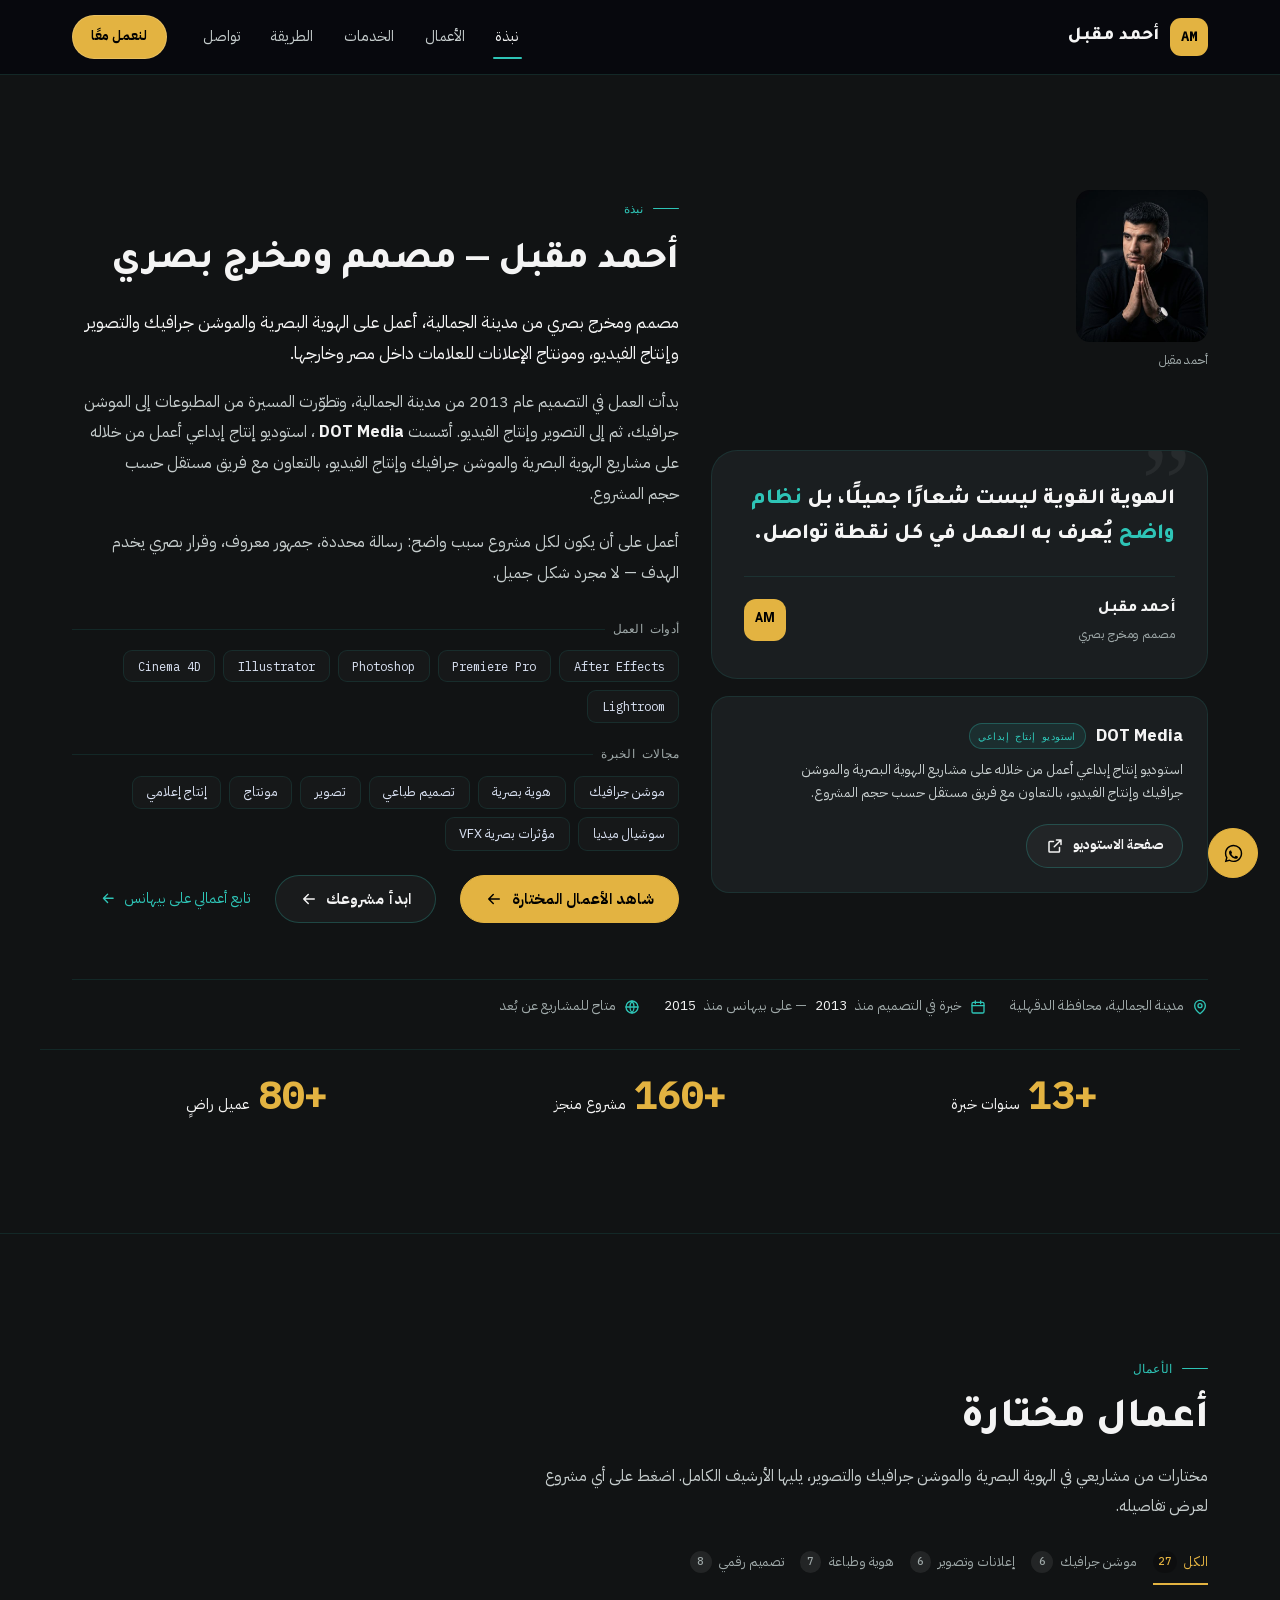
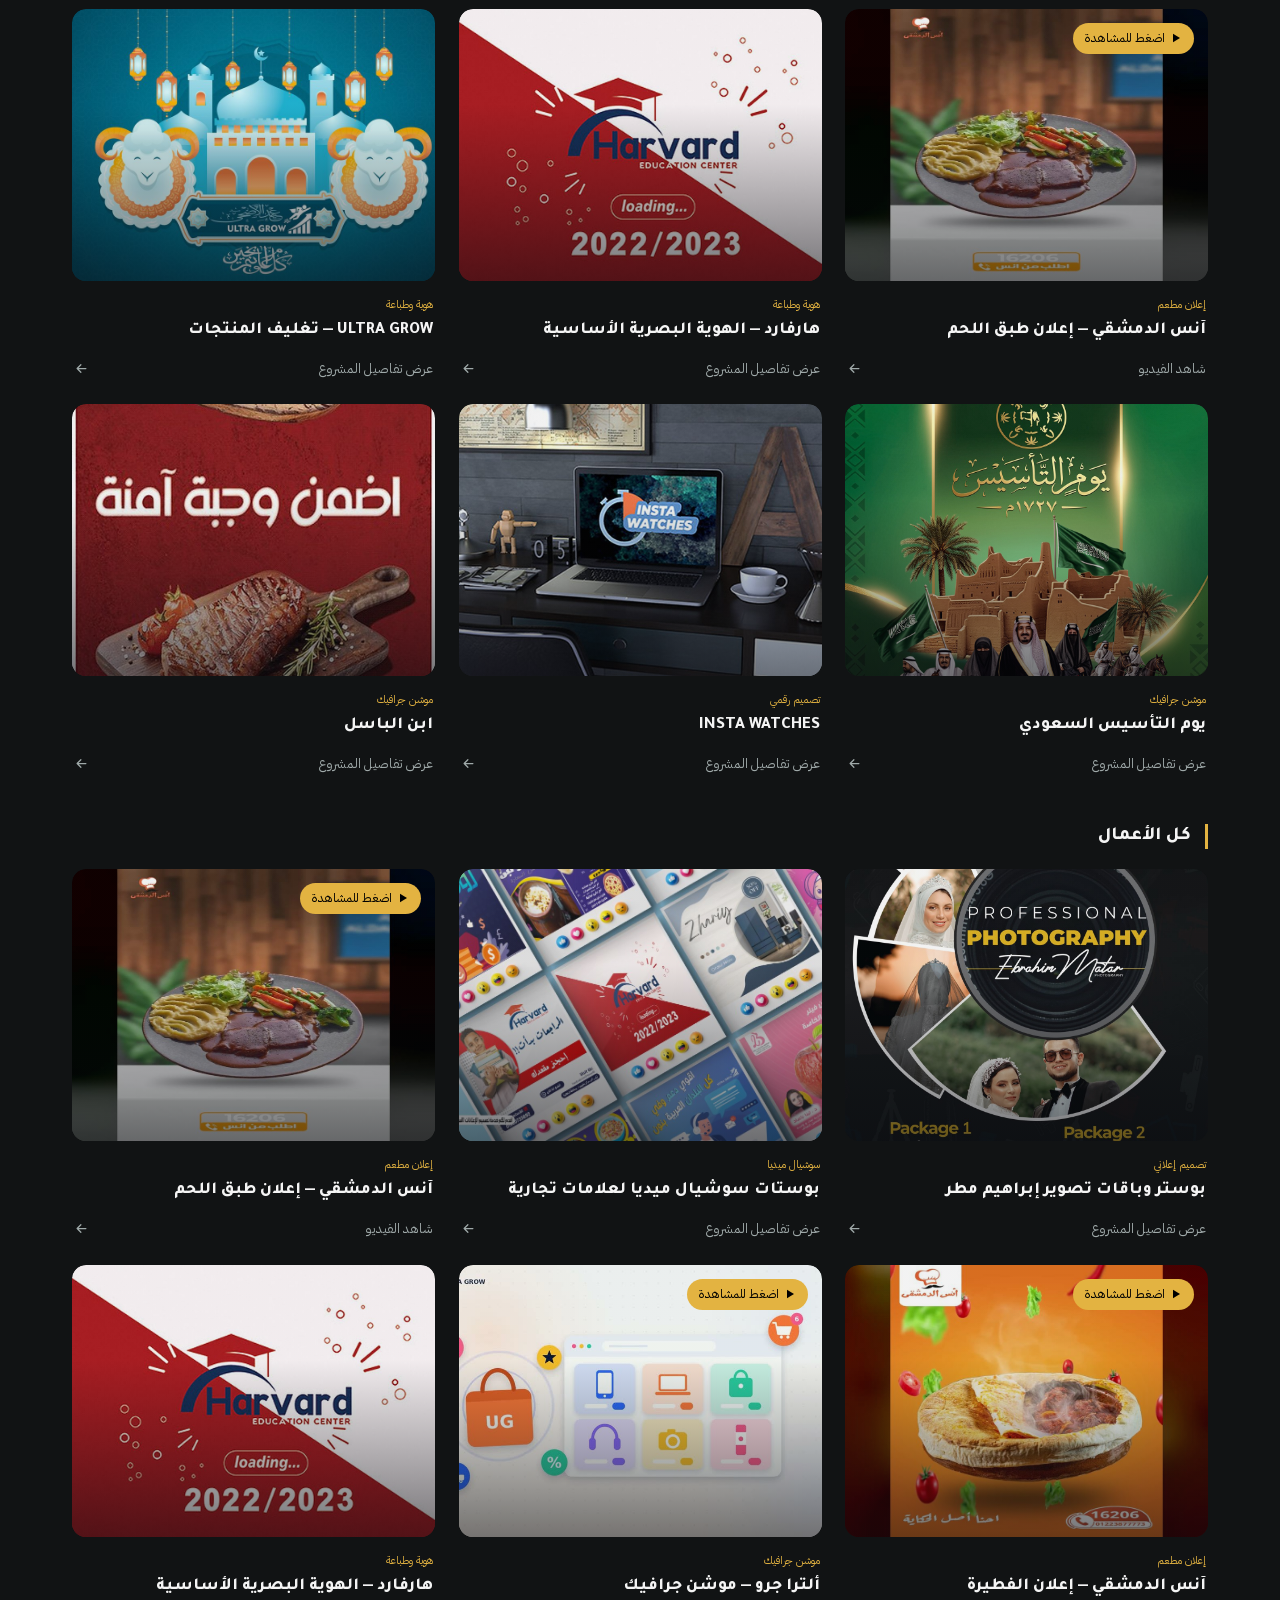
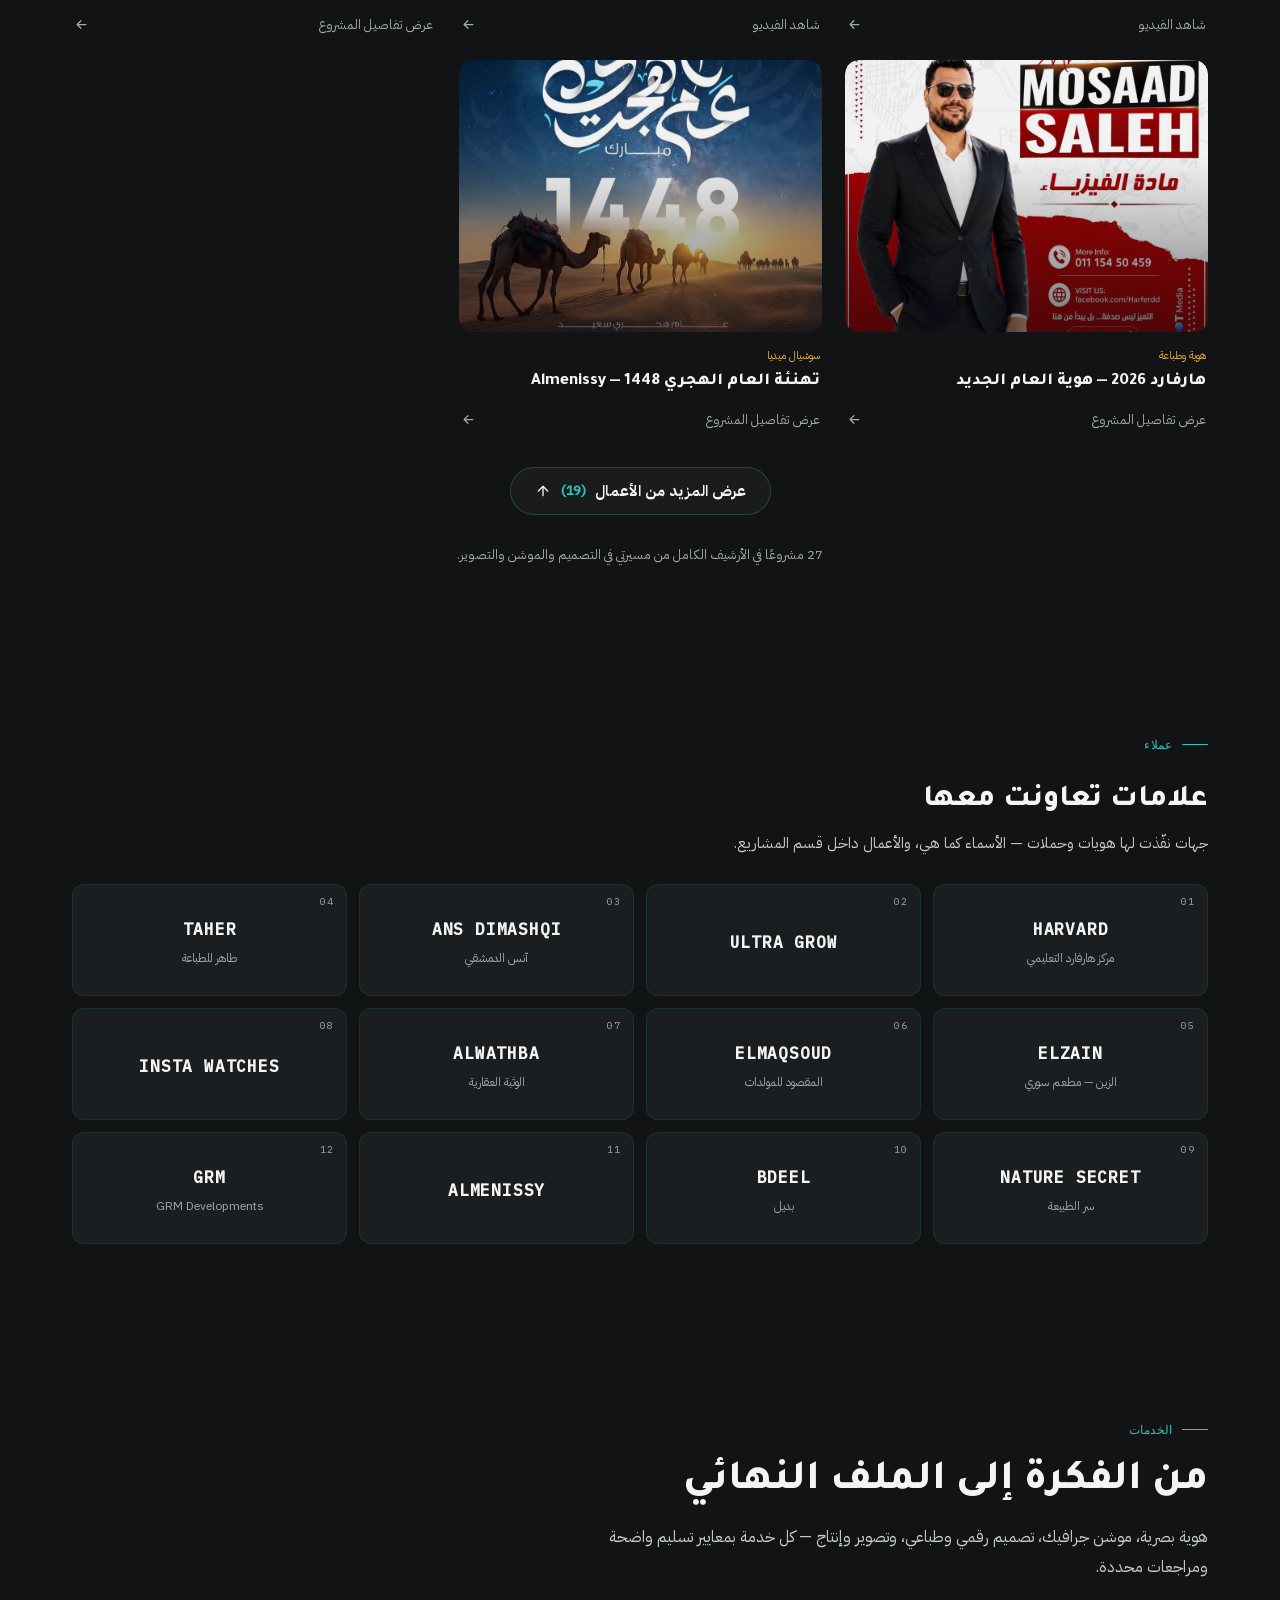
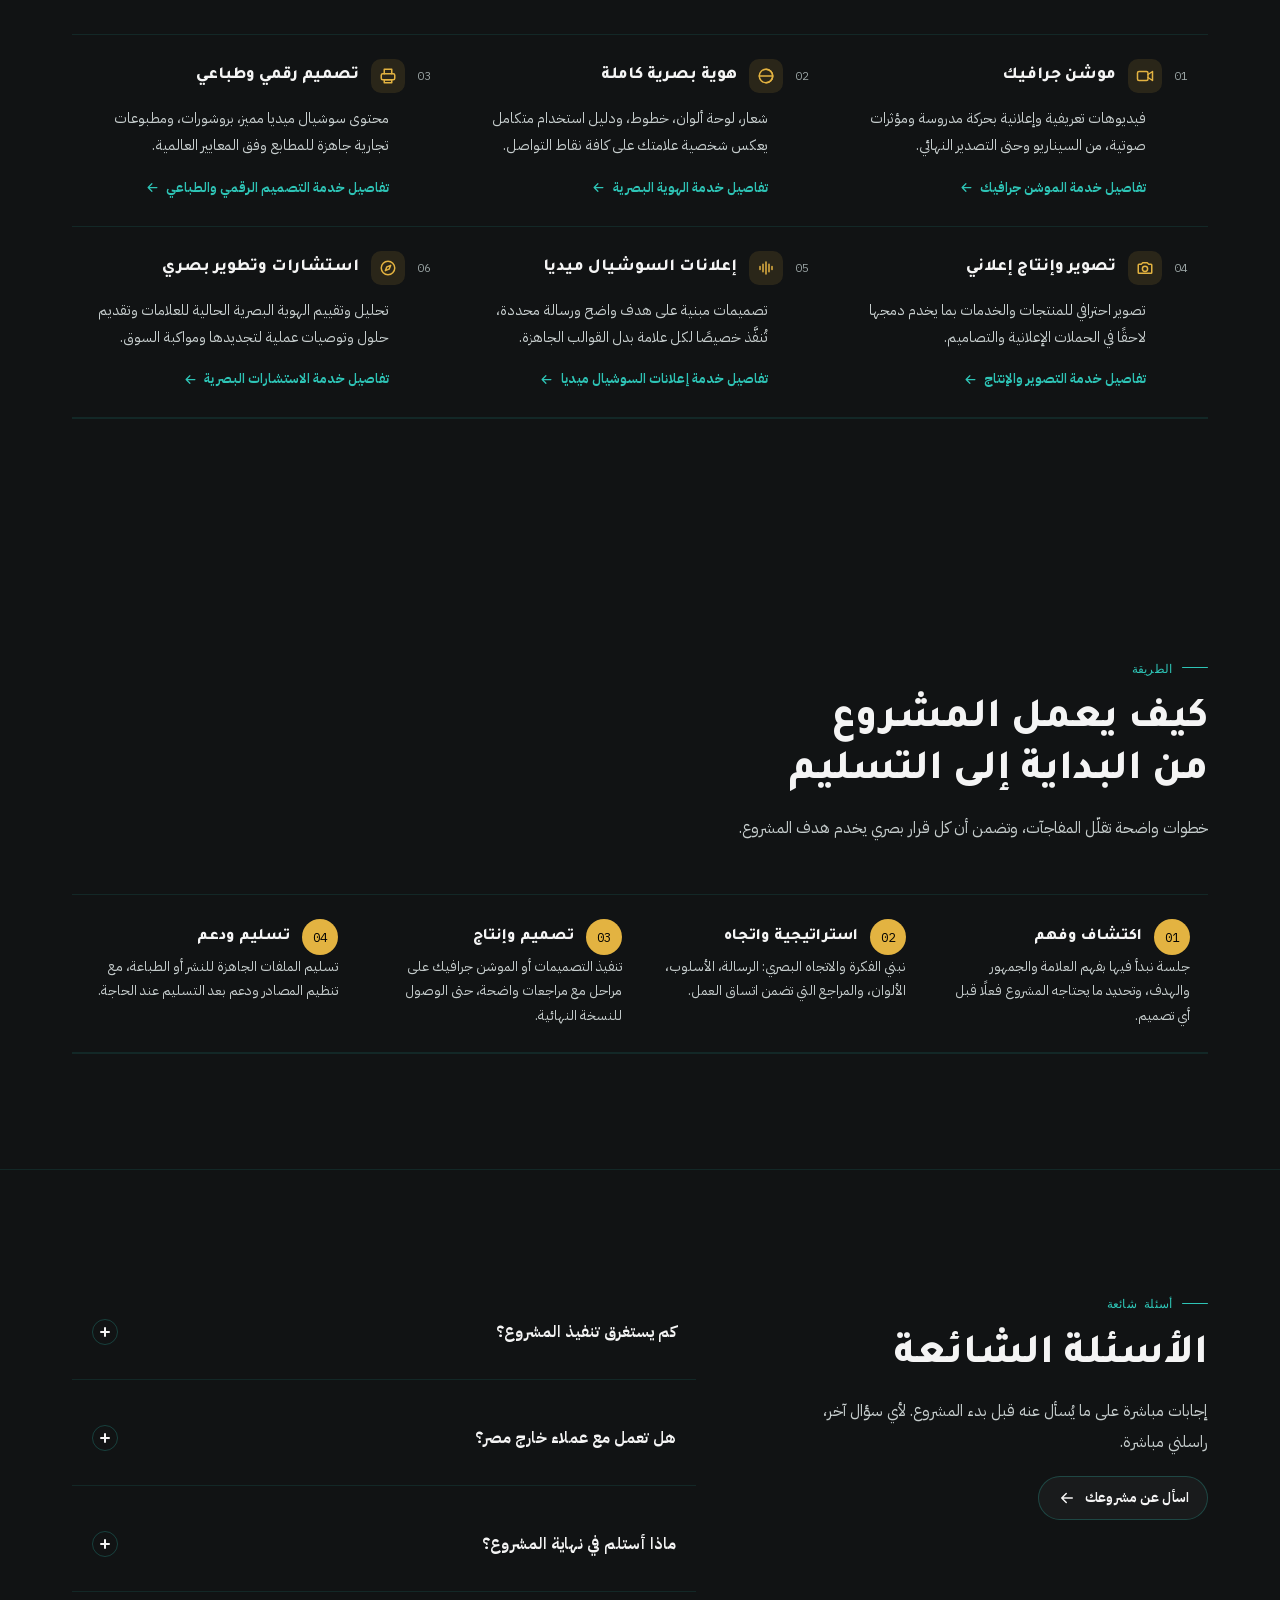
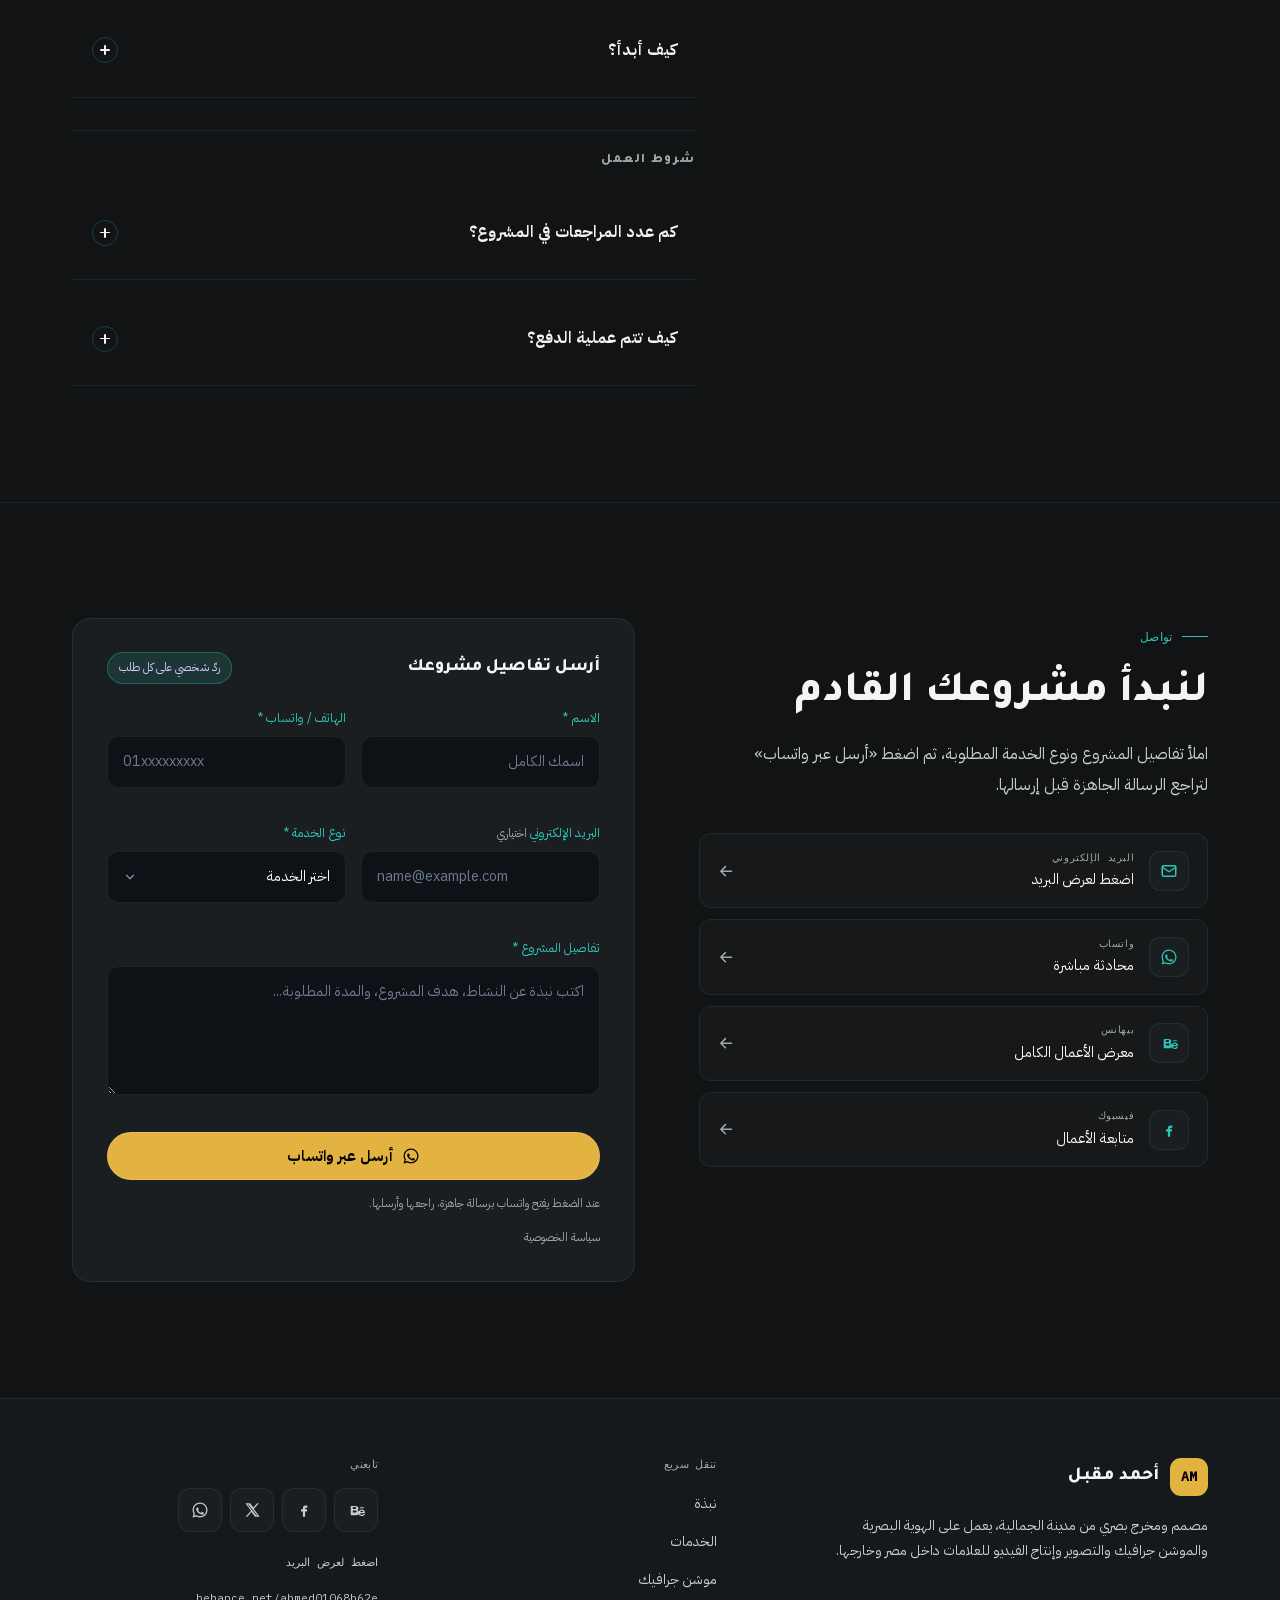
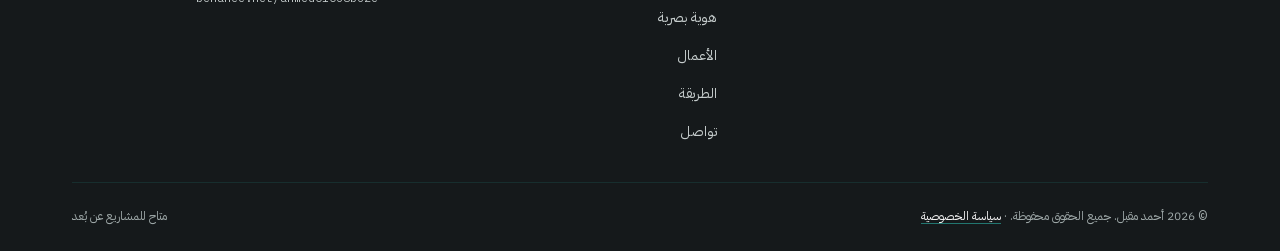
==== commit de6cf4dd: "QA: restore archive heading to كل الأعمال" ====
--- a/index.html
+++ b/index.html
@@ -48,7 +48,7 @@
   <!-- Fonts -->
   <link rel="preload" href="assets/fonts/ibm-plex-sans-arabic-400-arabic.woff2" as="font" type="font/woff2" crossorigin>
   <link rel="preload" href="assets/fonts/tajawal-800-arabic.woff2" as="font" type="font/woff2" crossorigin>
-<link rel="stylesheet" href="css/style.css?v=18-43b5db70">
+<link rel="stylesheet" href="css/style.css?v=18-7b4b3550">
 
   <noscript>
     <style>
@@ -60,9 +60,9 @@
 
   <!-- Structured data -->
 
-  <script src="js/data.js?v=18-43b5db70" defer></script>
-  <script src="js/main.js?v=18-43b5db70" defer></script>
-  <script src="js/webmcp.js?v=18-43b5db70" defer></script>
+  <script src="js/data.js?v=18-7b4b3550" defer></script>
+  <script src="js/main.js?v=18-7b4b3550" defer></script>
+  <script src="js/webmcp.js?v=18-7b4b3550" defer></script>
 
   <script type="application/ld+json">
 {
@@ -1179,7 +1179,7 @@
         </div>
 
         <div class="work-subhead" id="allWorkHead" data-reveal>
-          <h3 data-cms="workSection.allTitle">جميع الأعمال</h3>
+          <h3 data-cms="workSection.allTitle">كل الأعمال</h3>
         </div>
 
         <div class="work-grid" id="workGrid" data-reveal-group>
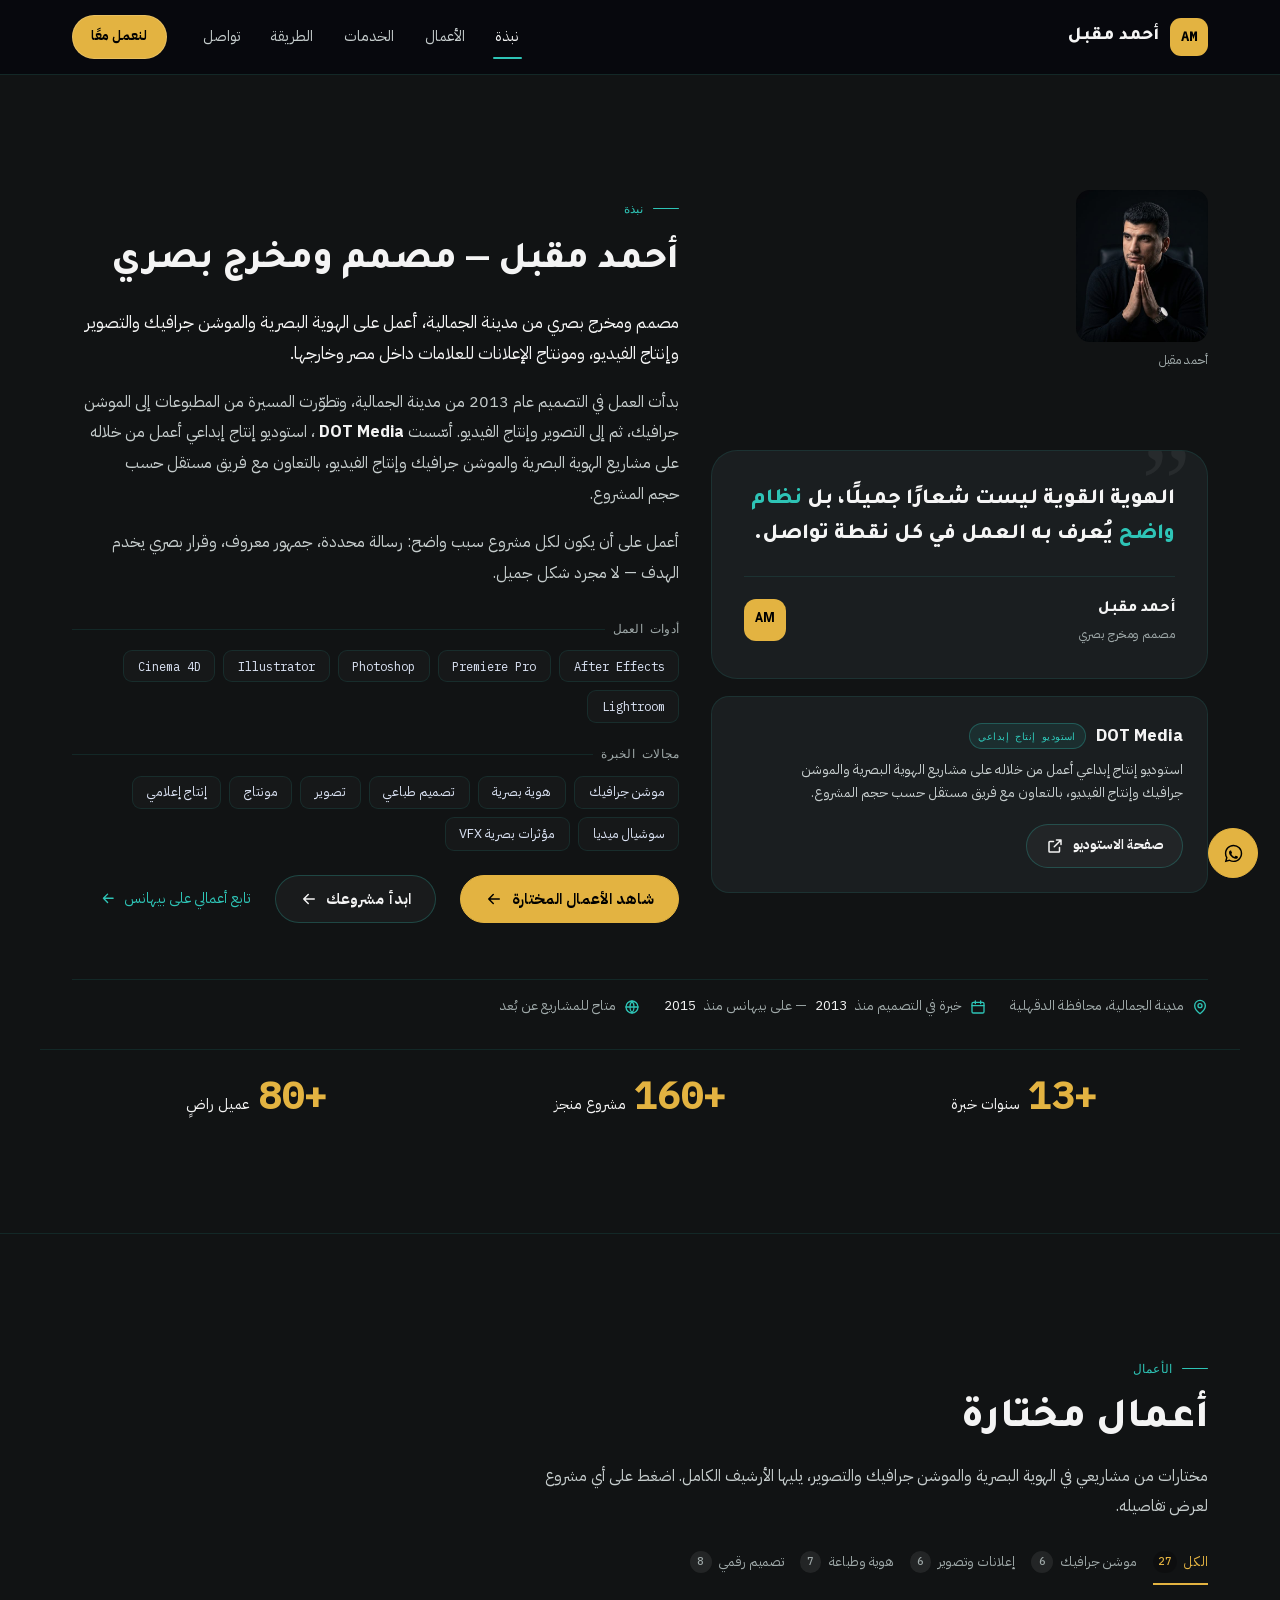
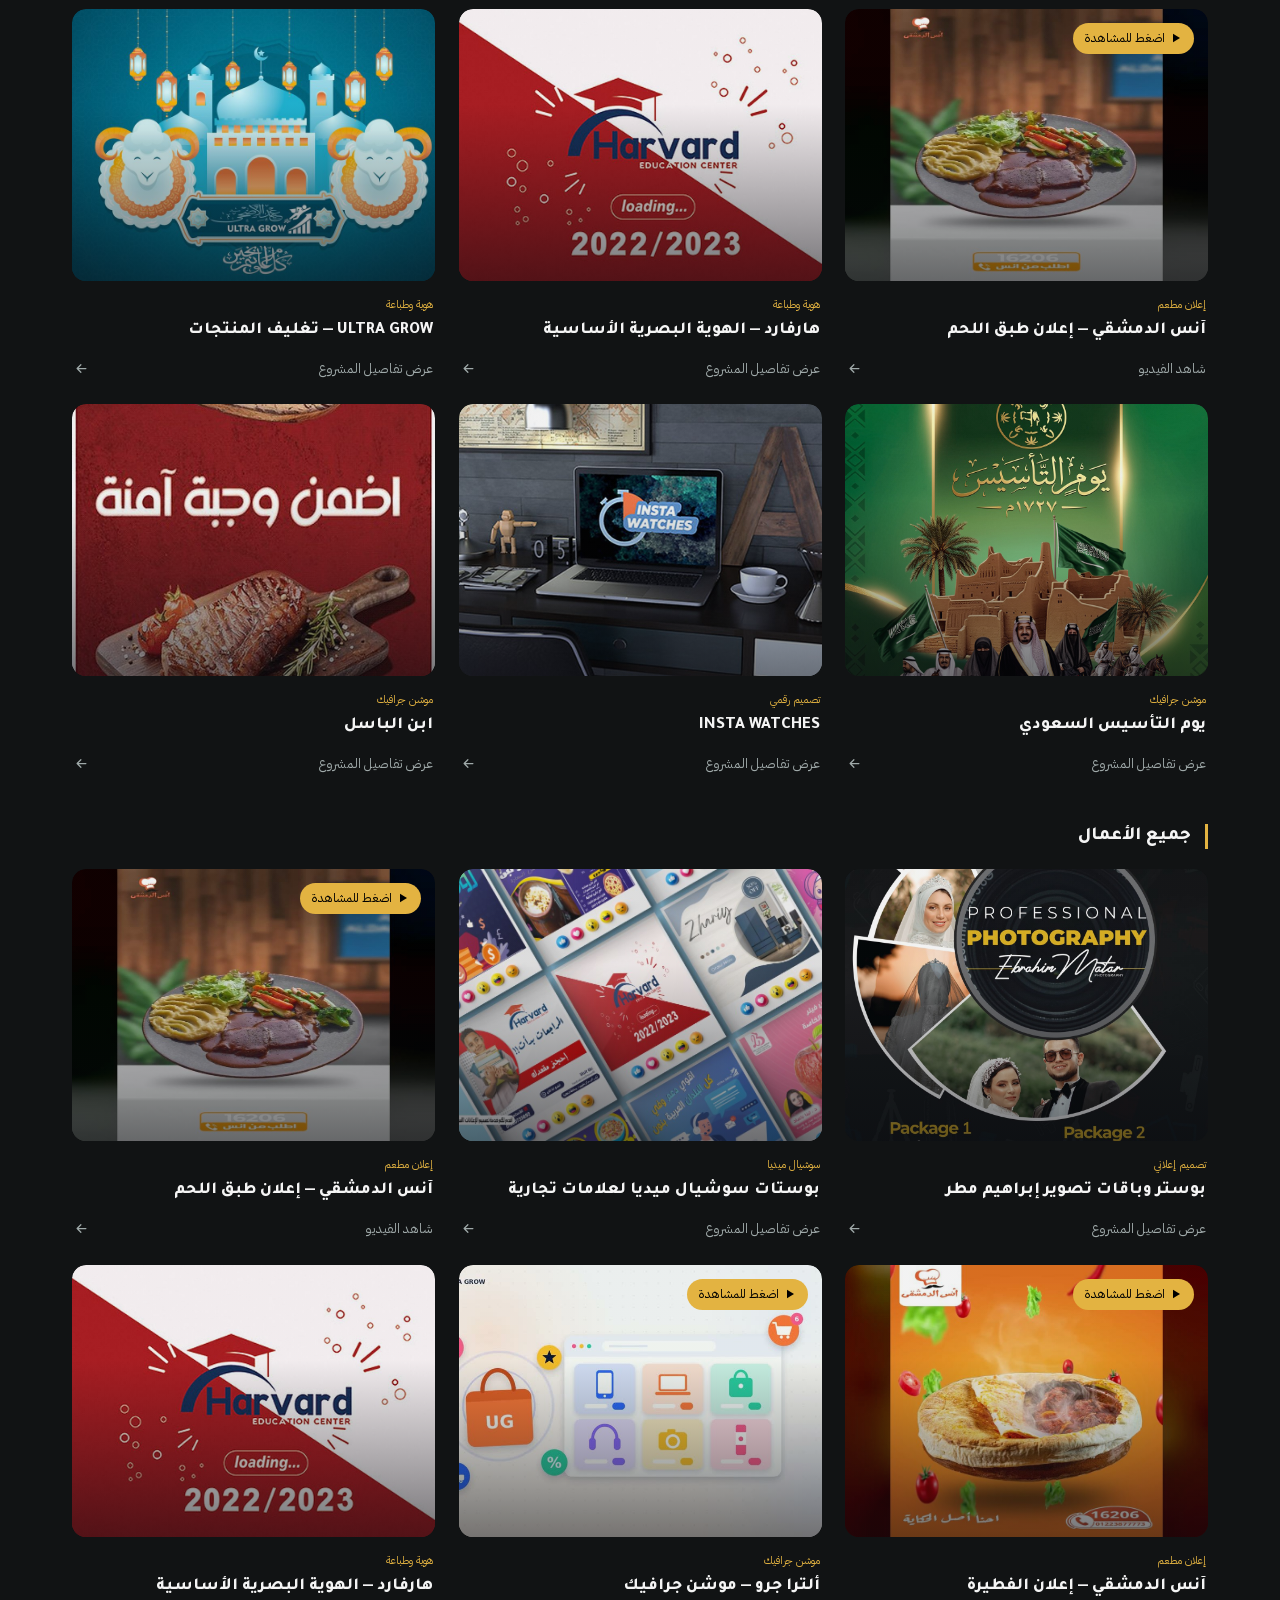
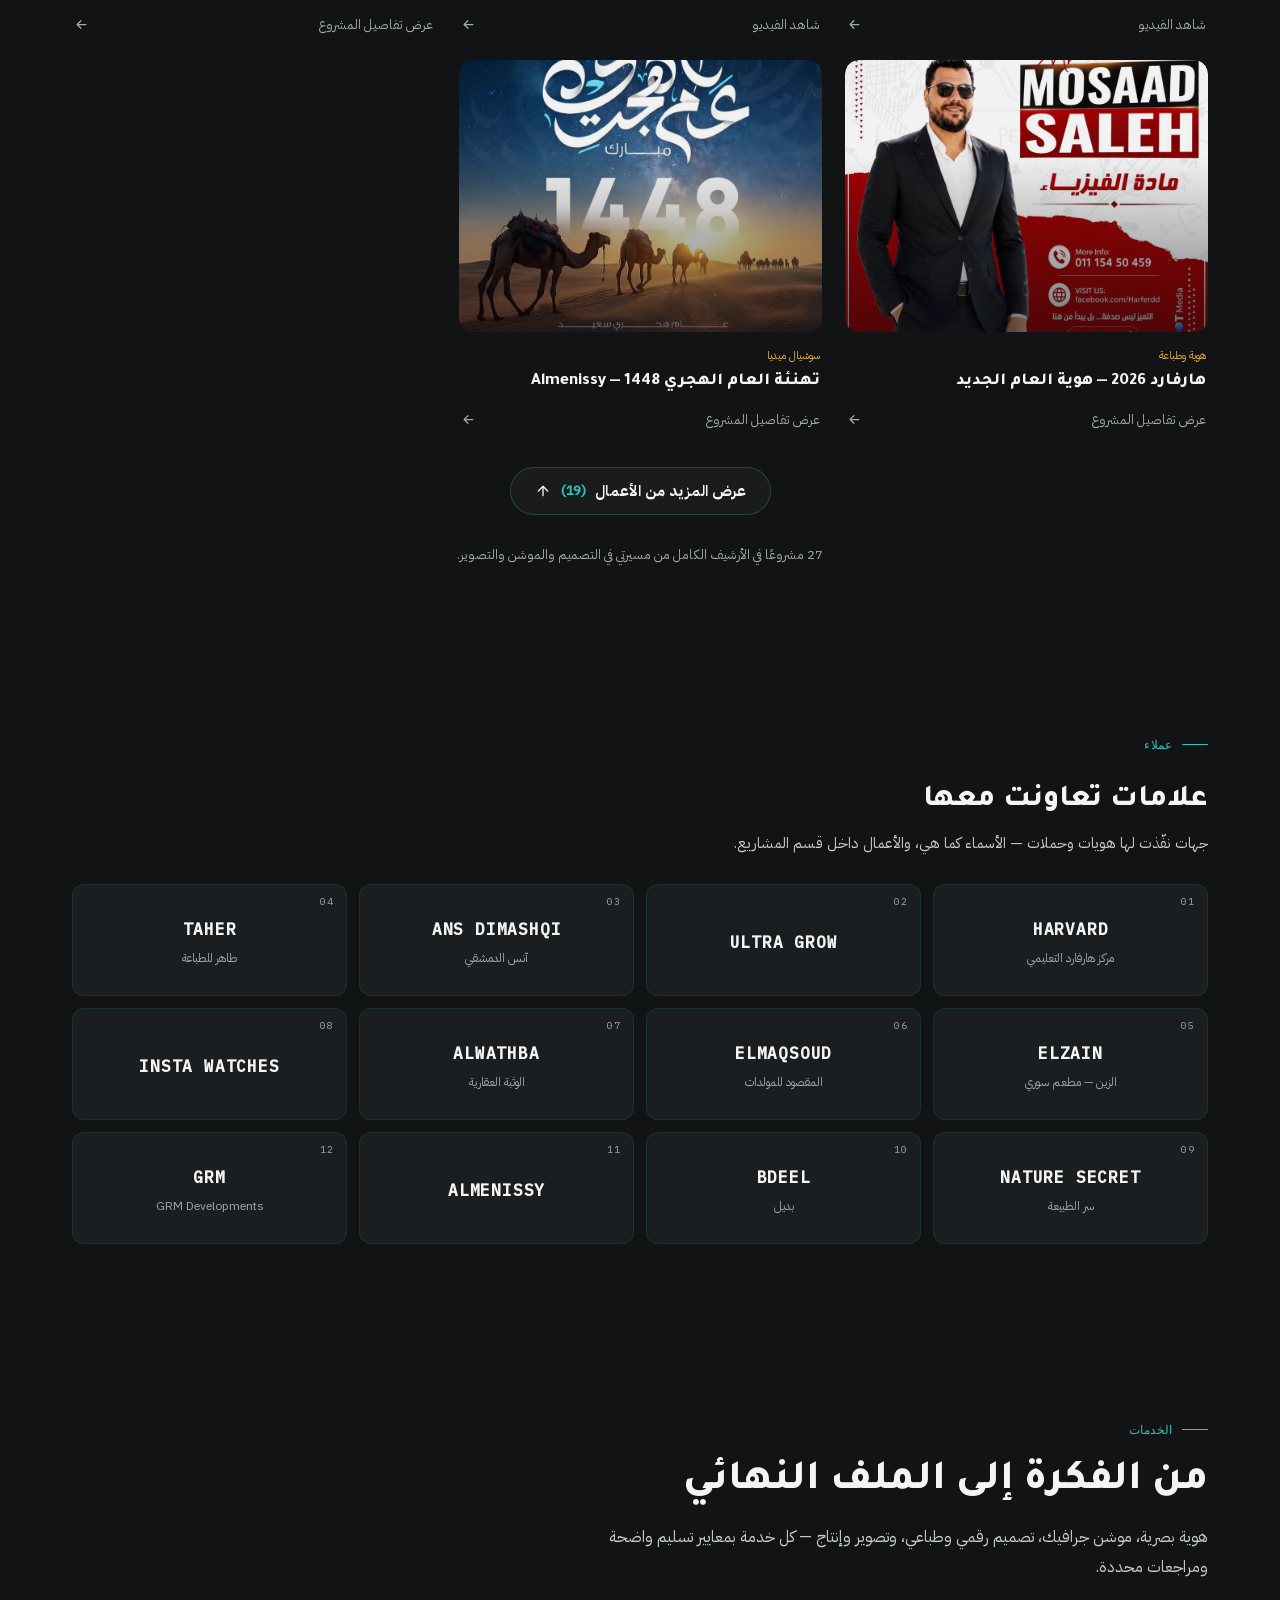
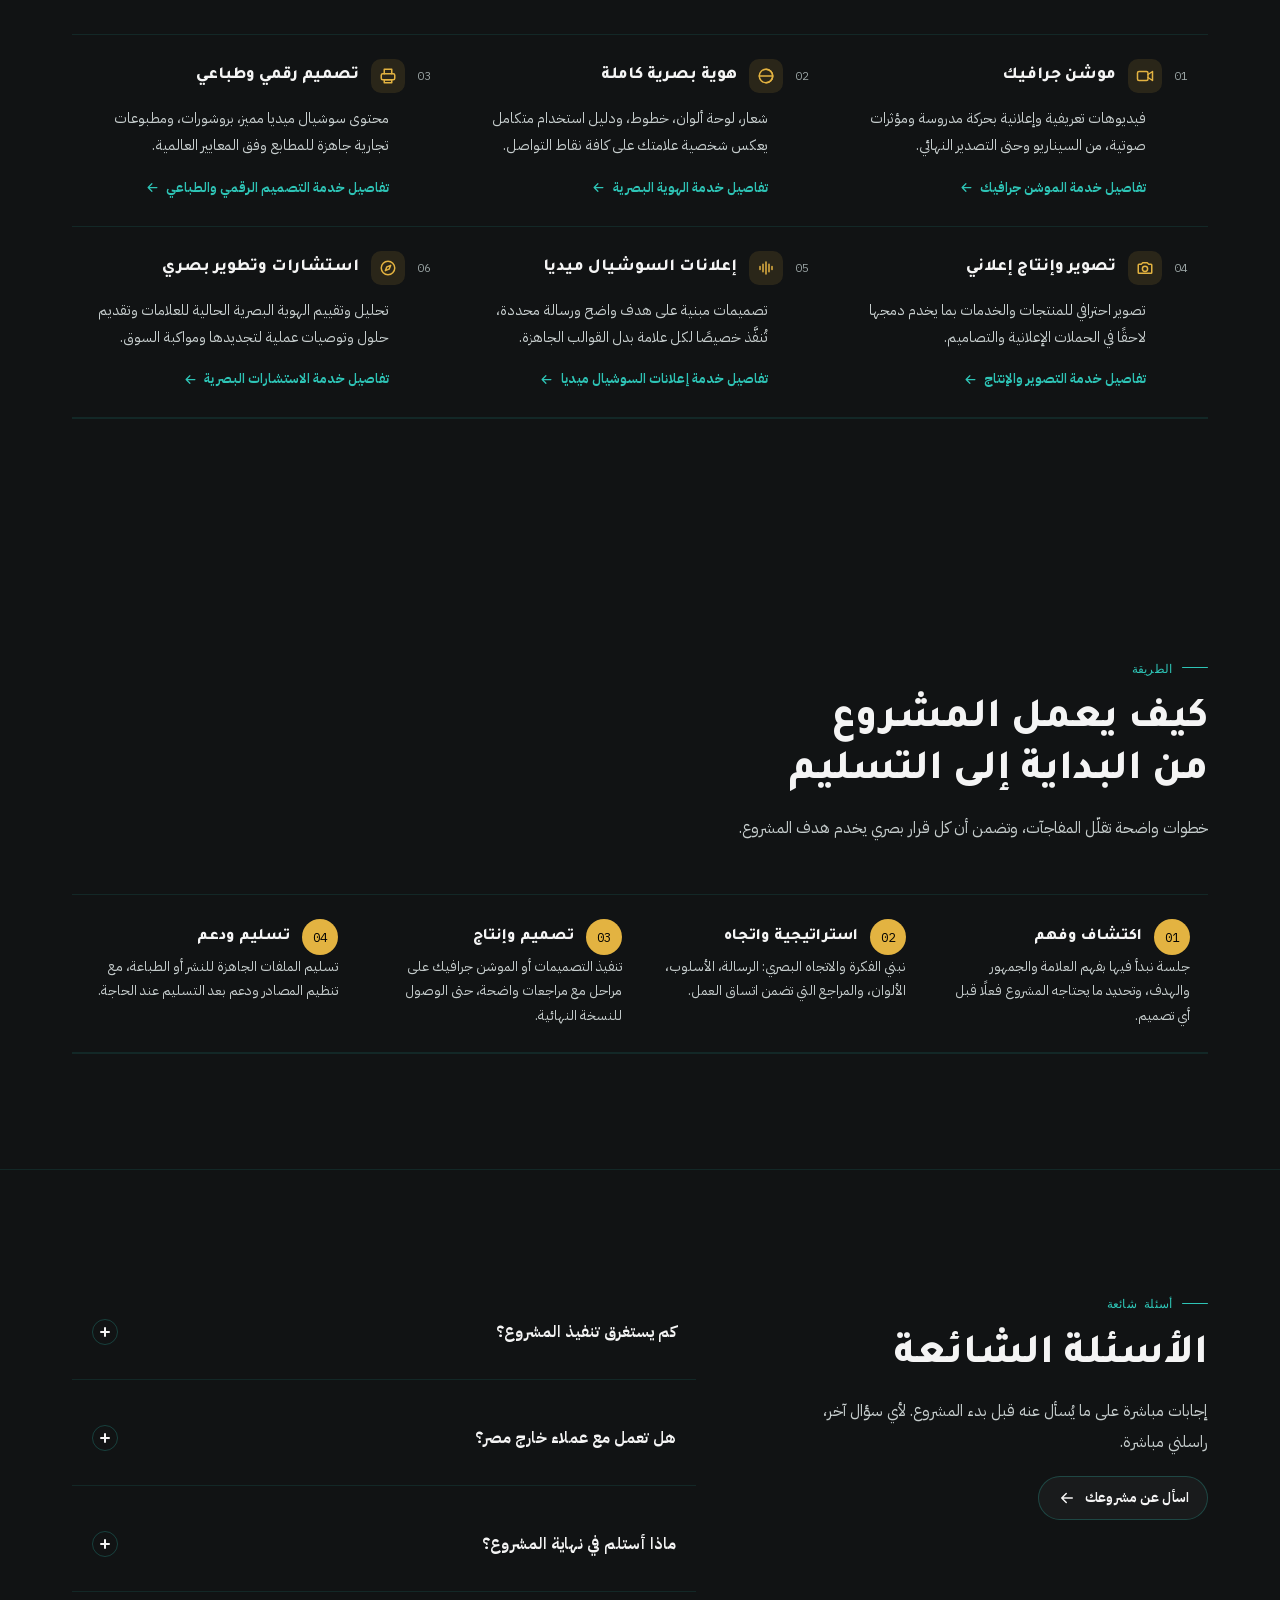
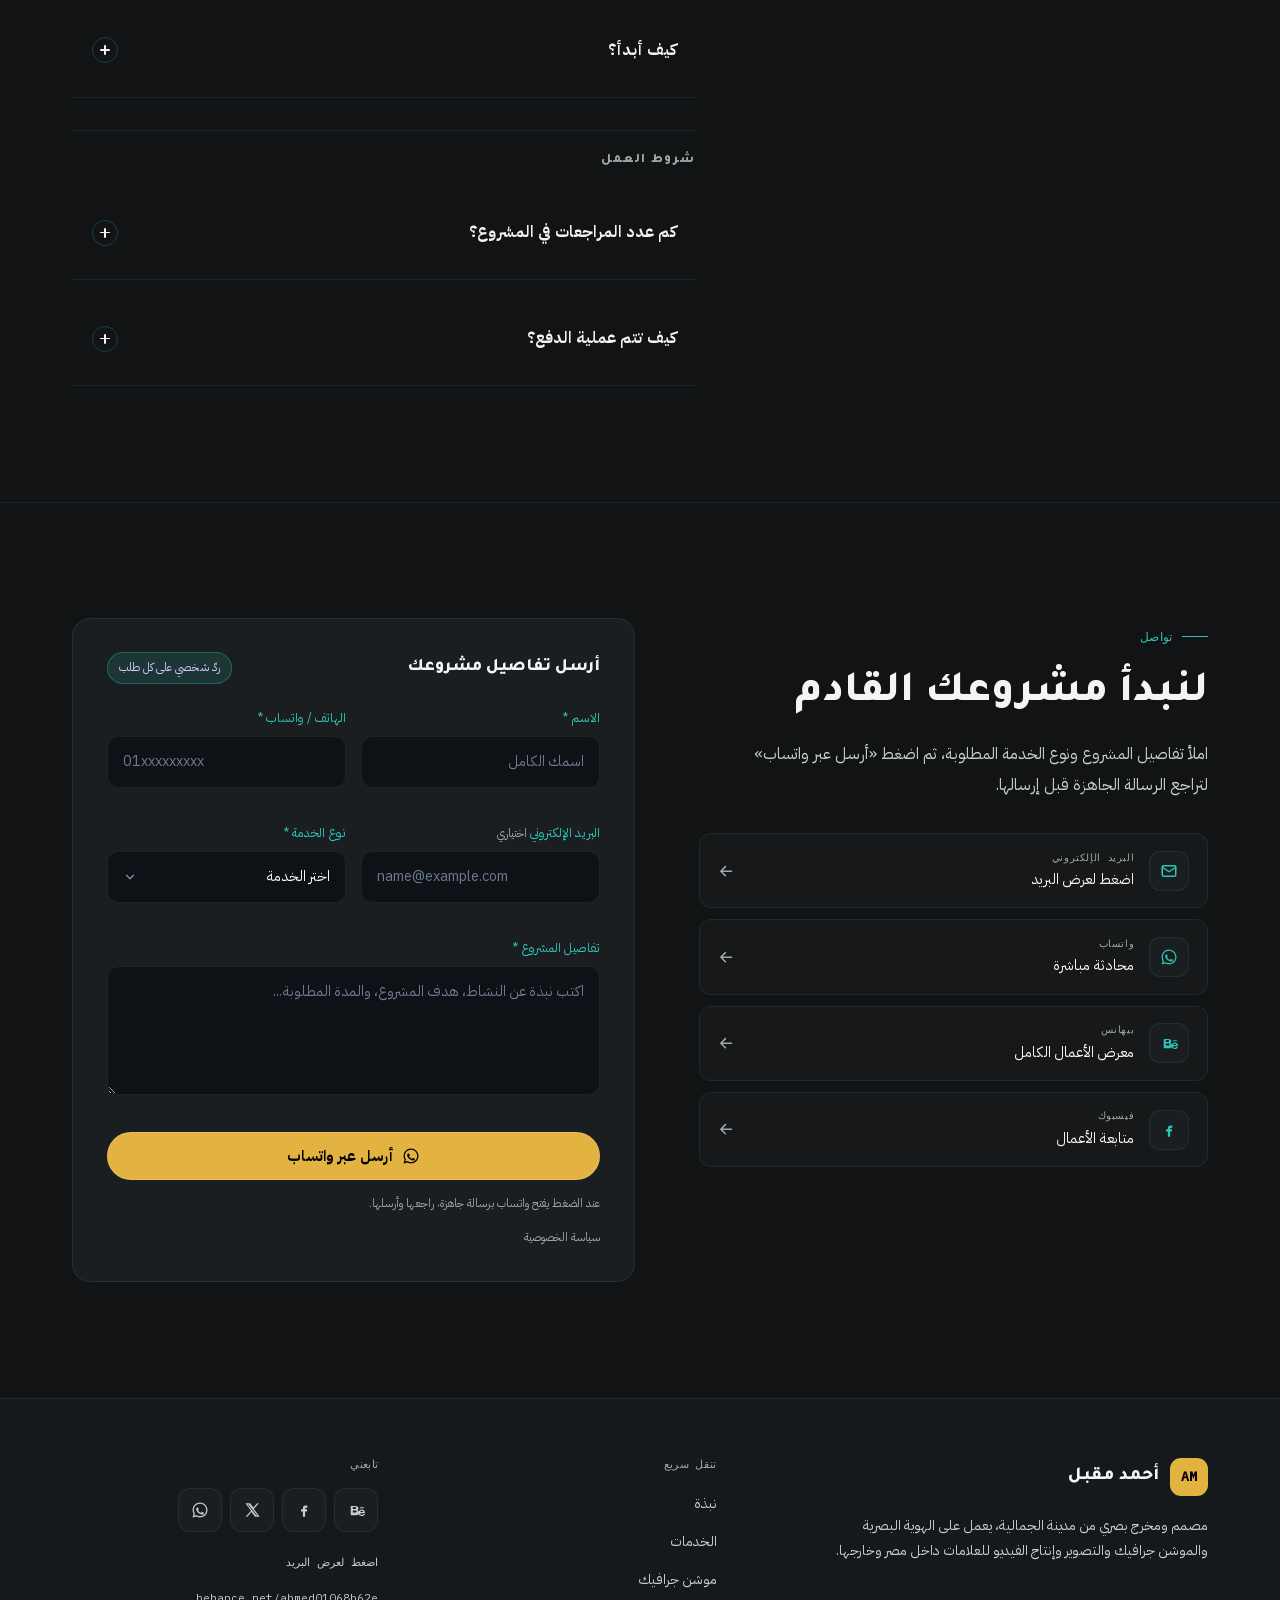
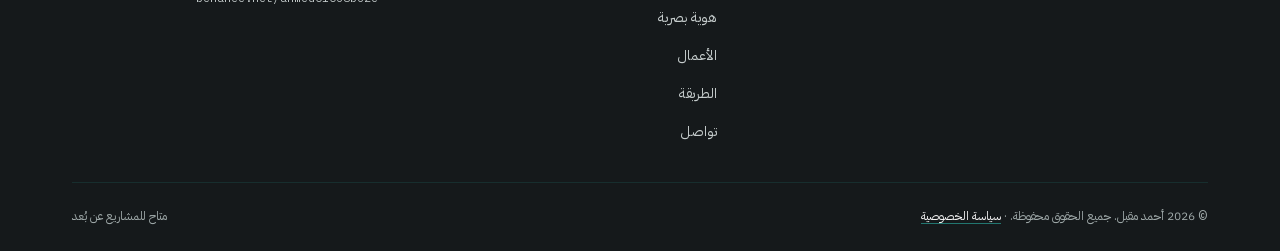
==== commit 718ca01b: "QA: restore all-work heading to جميع الأعمال" ====
--- a/index.html
+++ b/index.html
@@ -48,7 +48,7 @@
   <!-- Fonts -->
   <link rel="preload" href="assets/fonts/ibm-plex-sans-arabic-400-arabic.woff2" as="font" type="font/woff2" crossorigin>
   <link rel="preload" href="assets/fonts/tajawal-800-arabic.woff2" as="font" type="font/woff2" crossorigin>
-<link rel="stylesheet" href="css/style.css?v=18-7b4b3550">
+<link rel="stylesheet" href="css/style.css?v=18-43b5db70">
 
   <noscript>
     <style>
@@ -60,9 +60,9 @@
 
   <!-- Structured data -->
 
-  <script src="js/data.js?v=18-7b4b3550" defer></script>
-  <script src="js/main.js?v=18-7b4b3550" defer></script>
-  <script src="js/webmcp.js?v=18-7b4b3550" defer></script>
+  <script src="js/data.js?v=18-43b5db70" defer></script>
+  <script src="js/main.js?v=18-43b5db70" defer></script>
+  <script src="js/webmcp.js?v=18-43b5db70" defer></script>
 
   <script type="application/ld+json">
 {
@@ -1179,7 +1179,7 @@
         </div>
 
         <div class="work-subhead" id="allWorkHead" data-reveal>
-          <h3 data-cms="workSection.allTitle">كل الأعمال</h3>
+          <h3 data-cms="workSection.allTitle">جميع الأعمال</h3>
         </div>
 
         <div class="work-grid" id="workGrid" data-reveal-group>
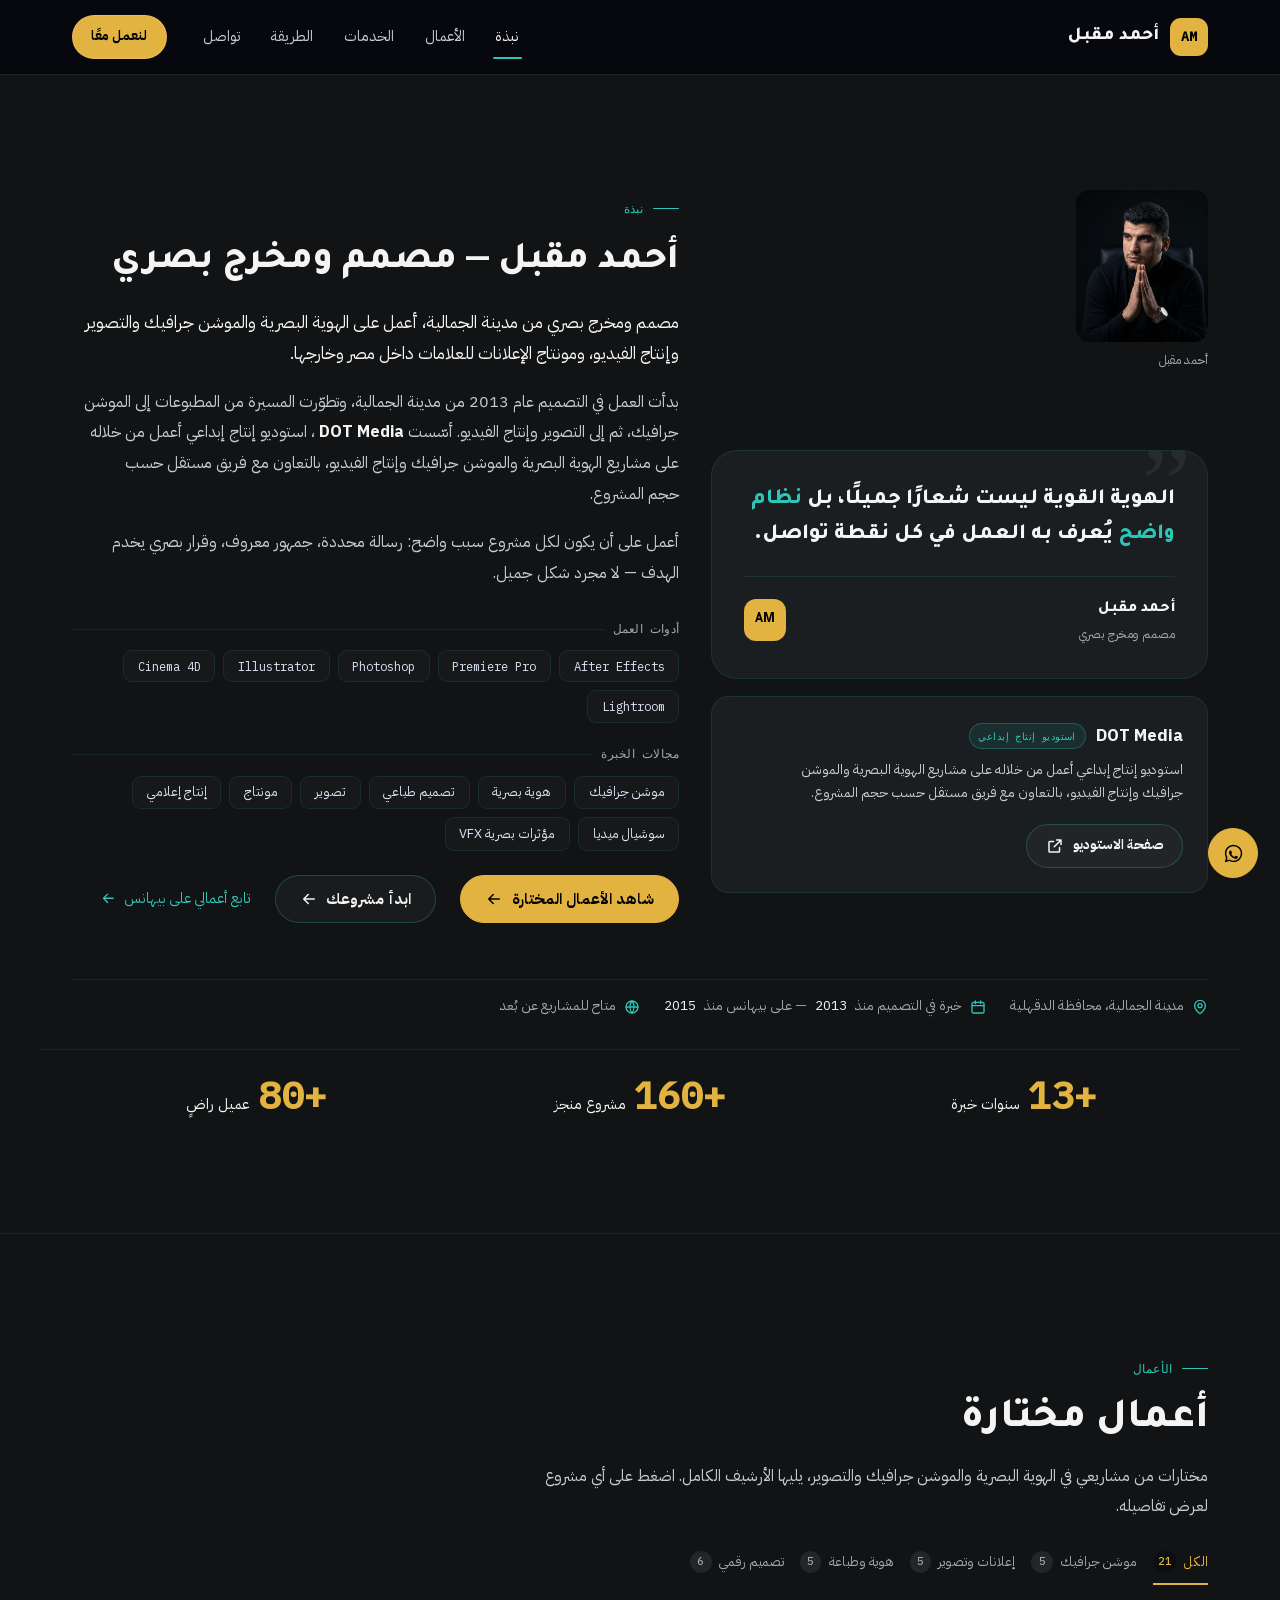
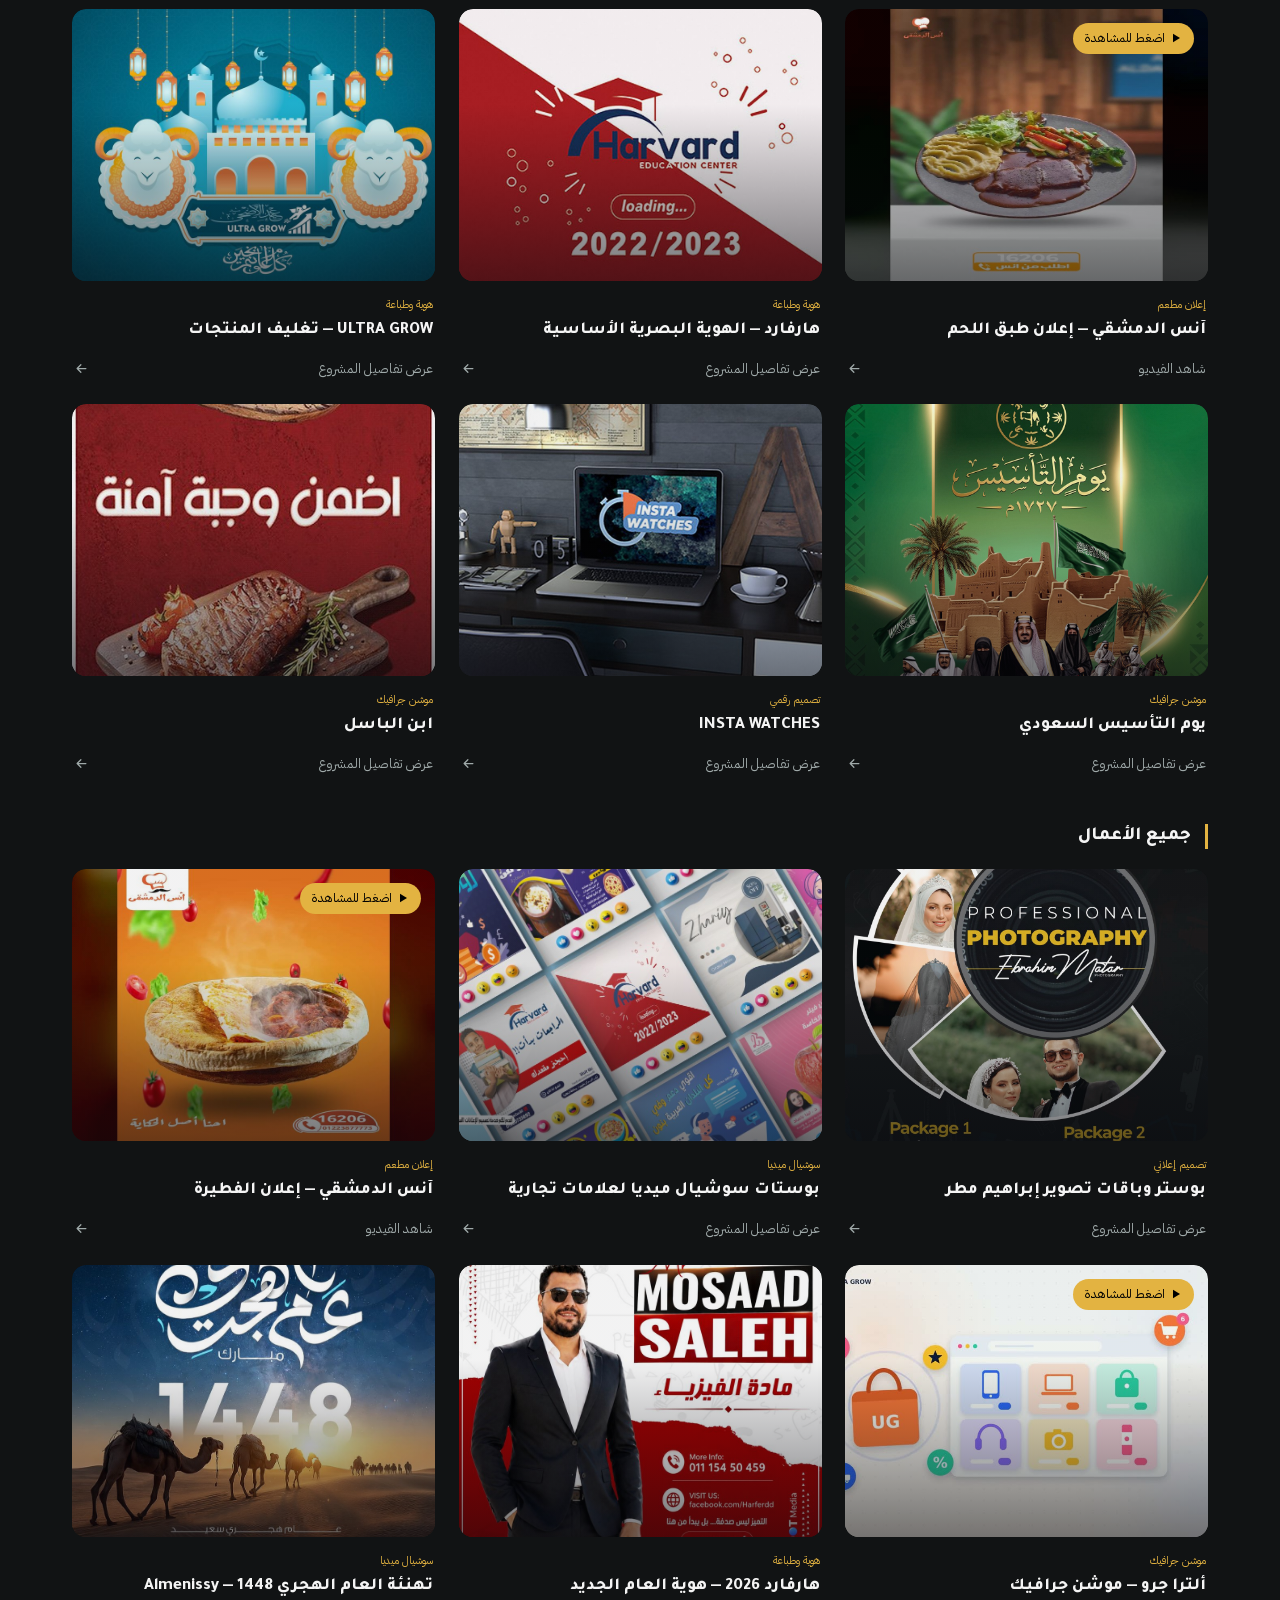
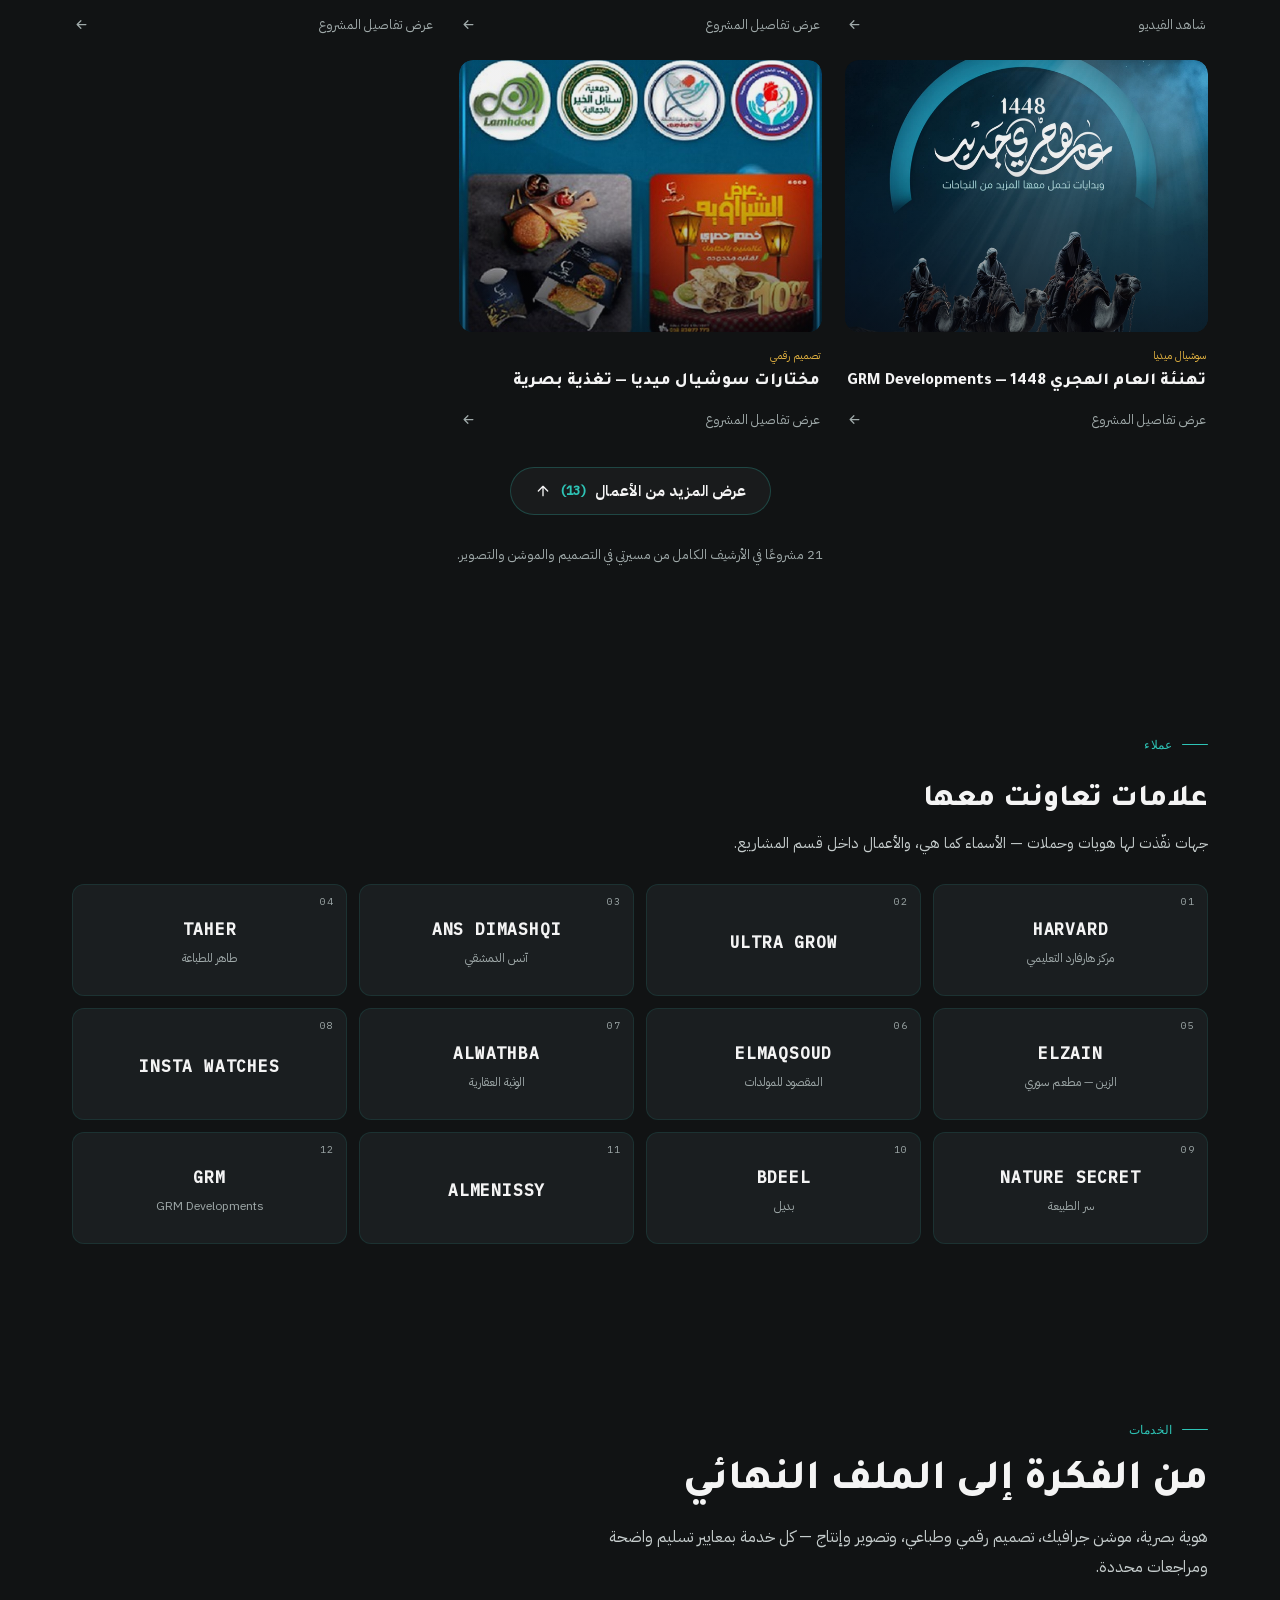
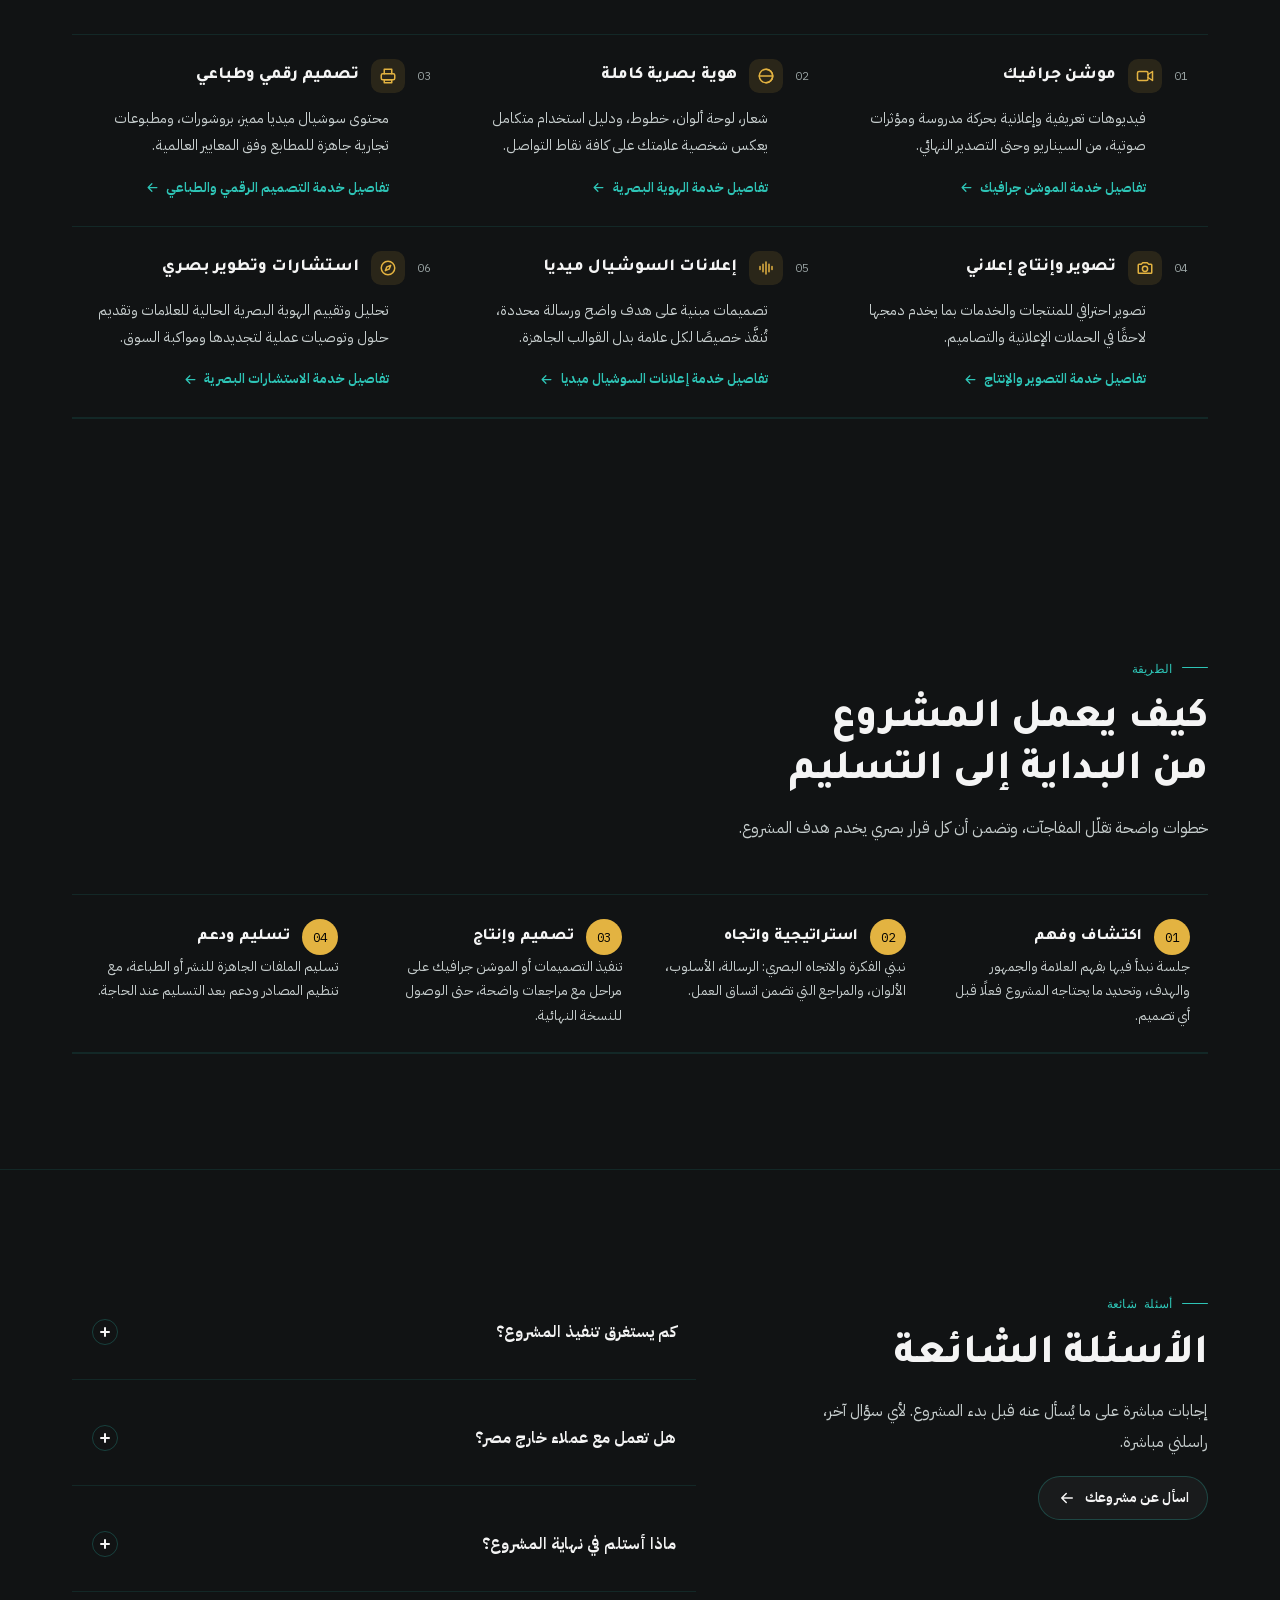
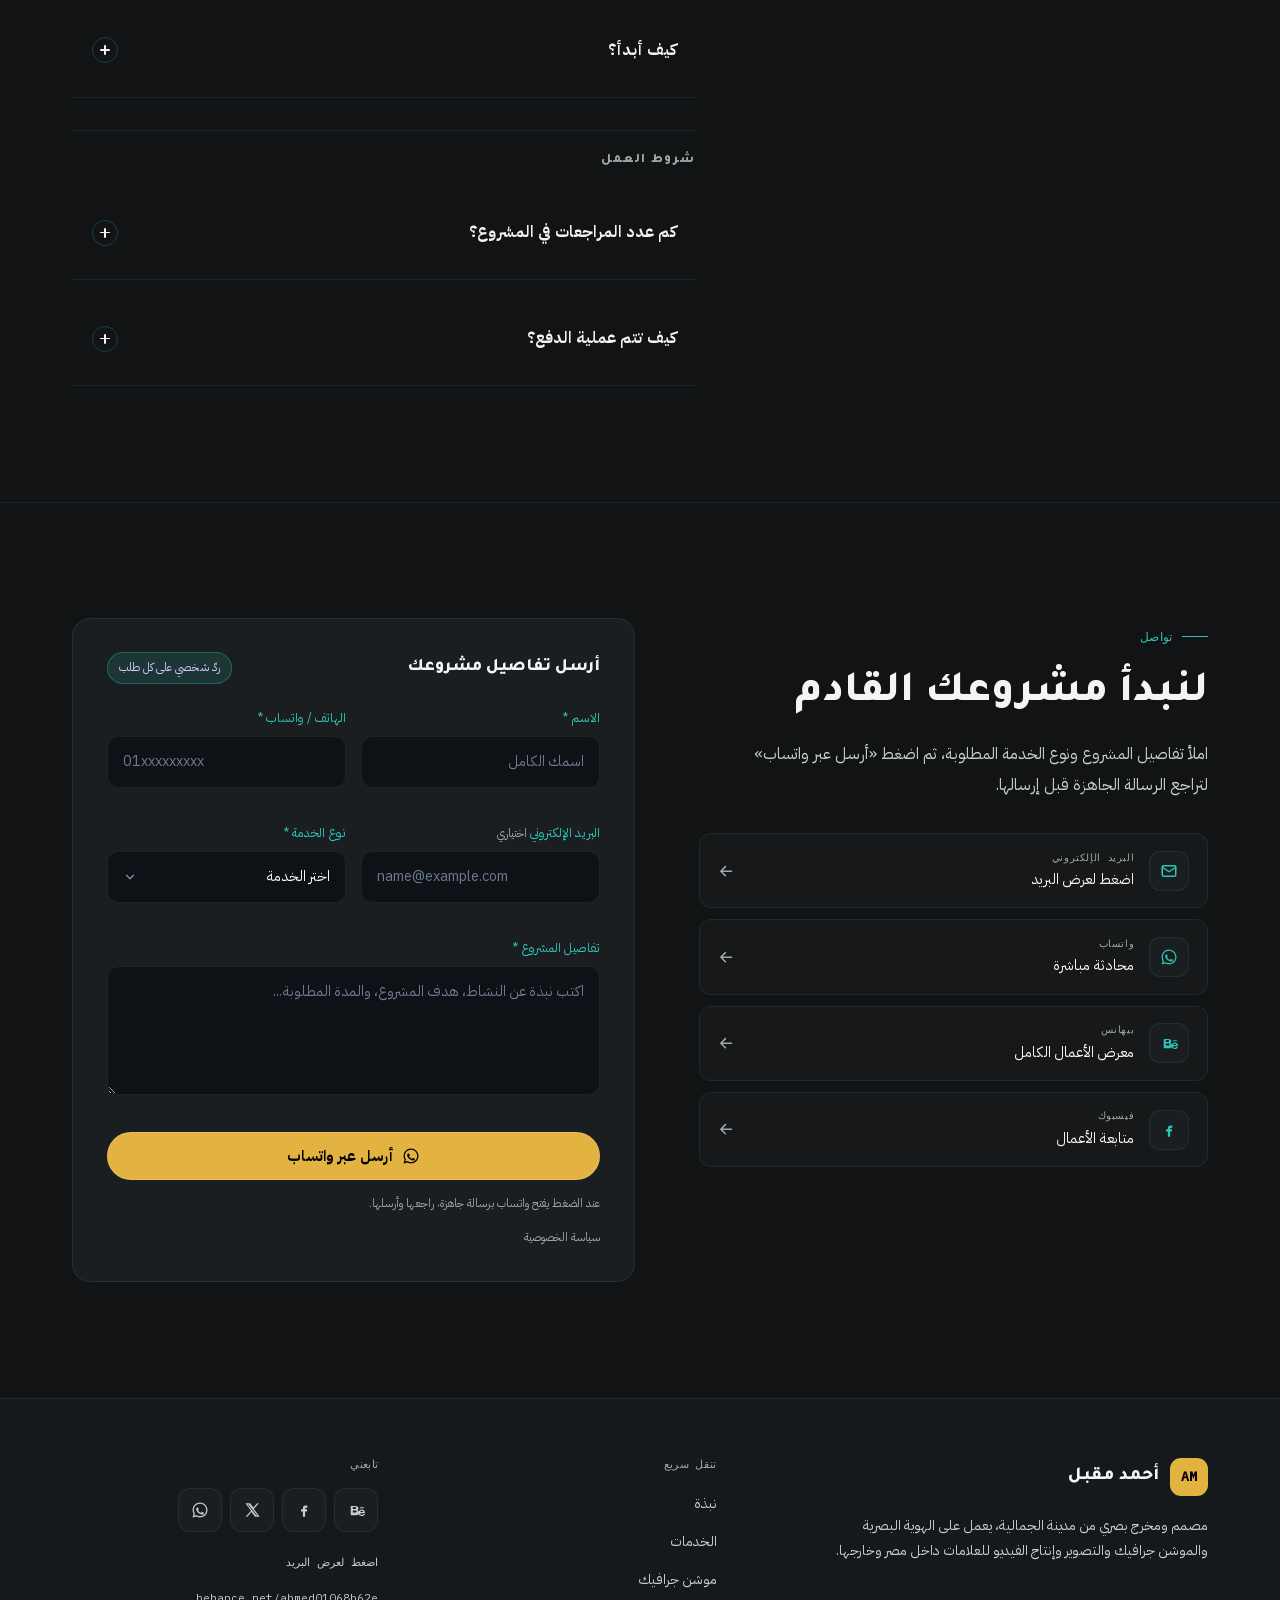
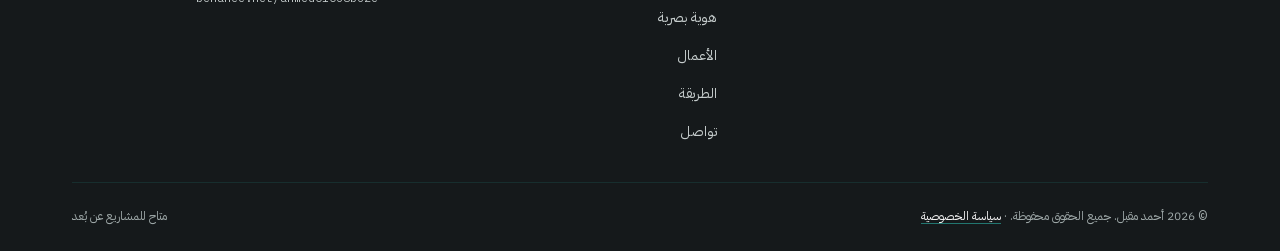
==== commit 4f334554: "QA: show featured projects once and dedupe archive" ====
--- a/index.html
+++ b/index.html
@@ -48,7 +48,7 @@
   <!-- Fonts -->
   <link rel="preload" href="assets/fonts/ibm-plex-sans-arabic-400-arabic.woff2" as="font" type="font/woff2" crossorigin>
   <link rel="preload" href="assets/fonts/tajawal-800-arabic.woff2" as="font" type="font/woff2" crossorigin>
-<link rel="stylesheet" href="css/style.css?v=18-43b5db70">
+<link rel="stylesheet" href="css/style.css?v=18-2959e6f5">
 
   <noscript>
     <style>
@@ -60,9 +60,9 @@
 
   <!-- Structured data -->
 
-  <script src="js/data.js?v=18-43b5db70" defer></script>
-  <script src="js/main.js?v=18-43b5db70" defer></script>
-  <script src="js/webmcp.js?v=18-43b5db70" defer></script>
+  <script src="js/data.js?v=18-2959e6f5" defer></script>
+  <script src="js/main.js?v=18-2959e6f5" defer></script>
+  <script src="js/webmcp.js?v=18-2959e6f5" defer></script>
 
   <script type="application/ld+json">
 {
@@ -1244,36 +1244,6 @@
     aria-label="عرض تفاصيل مشروع بوستات سوشيال ميديا لعلامات تجارية — سوشيال ميديا"
   ></button>
 </article>
-<article id="project-f03" class="project project--video" data-reveal data-project-card="f03" data-category="ads">
-  <div class="project__media">
-    <img
-      src="assets/projects/ans-dimashqi-steak-ad-900.jpg"
-      srcset="assets/projects/ans-dimashqi-steak-ad-640.jpg 640w, assets/projects/ans-dimashqi-steak-ad-900.jpg 900w, assets/projects/ans-dimashqi-steak-ad.jpg 1200w"
-      sizes="(max-width: 680px) 100vw, (max-width: 1080px) 90vw, 60vw"
-      width="1200"
-      height="900"
-      alt="آنس الدمشقي — إعلان طبق اللحم — إعلان مطعم"
-      loading="lazy"
-      decoding="async"
-    >
-    <video class="project__preview" src="assets/projects/f03_ans-dimashqi-steak.mp4" poster="assets/projects/ans-dimashqi-steak-ad-900.jpg" muted loop playsinline preload="none" aria-hidden="true" tabindex="-1"></video>
-    <div class="project__badges"><span class="project__type"><svg class="icon icon--solid" aria-hidden="true"><use href="#i-play"></use></svg>اضغط للمشاهدة</span></div>
-  </div>
-  <div class="project__body">
-    <span class="project__tag">إعلان مطعم</span>
-    <h3 class="project__title">آنس الدمشقي — إعلان طبق اللحم</h3>
-    <span class="project__more">
-      <span>شاهد الفيديو</span>
-      <svg class="icon" aria-hidden="true"><use href="#i-arrow-left"></use></svg>
-    </span>
-  </div>
-  <button
-    type="button"
-    class="project__open"
-    data-project-open="f03"
-    aria-label="عرض تفاصيل مشروع آنس الدمشقي — إعلان طبق اللحم — إعلان مطعم"
-  ></button>
-</article>
 <article id="project-f21" class="project project--video" data-reveal data-project-card="f21" data-category="ads">
   <div class="project__media">
     <img
@@ -1334,36 +1304,6 @@
     aria-label="عرض تفاصيل مشروع ألترا جرو — موشن جرافيك"
   ></button>
 </article>
-<article id="project-f06" class="project" data-reveal data-project-card="f06" data-category="brand">
-  <div class="project__media">
-    <img
-      src="assets/projects/harvard-education-center-brand-900.jpg"
-      srcset="assets/projects/harvard-education-center-brand-640.jpg 640w, assets/projects/harvard-education-center-brand-900.jpg 900w, assets/projects/harvard-education-center-brand.jpg 1600w"
-      sizes="(max-width: 680px) 100vw, (max-width: 1080px) 90vw, 60vw"
-      width="1600"
-      height="1200"
-      alt="مركز هارفارد التعليمي — هوية وطباعة"
-      loading="lazy"
-      decoding="async"
-    >
-
-    
-  </div>
-  <div class="project__body">
-    <span class="project__tag">هوية وطباعة</span>
-    <h3 class="project__title">هارفارد — الهوية البصرية الأساسية</h3>
-    <span class="project__more">
-      <span>عرض تفاصيل المشروع</span>
-      <svg class="icon" aria-hidden="true"><use href="#i-arrow-left"></use></svg>
-    </span>
-  </div>
-  <button
-    type="button"
-    class="project__open"
-    data-project-open="f06"
-    aria-label="عرض تفاصيل مشروع هارفارد — الهوية البصرية الأساسية — هوية وطباعة"
-  ></button>
-</article>
 <article id="project-f24" class="project" data-reveal data-project-card="f24" data-category="brand">
   <div class="project__media">
     <img
@@ -1424,7 +1364,7 @@
     aria-label="عرض تفاصيل مشروع تهنئة العام الهجري 1448 — Almenissy — سوشيال ميديا"
   ></button>
 </article>
-<article id="project-f23" class="project is-deferred" data-reveal data-project-card="f23" data-category="digital">
+<article id="project-f23" class="project" data-reveal data-project-card="f23" data-category="digital">
   <div class="project__media">
     <img
       src="assets/projects/grm-hijri-1448-greeting-900.jpg"
@@ -1454,7 +1394,7 @@
     aria-label="عرض تفاصيل مشروع تهنئة العام الهجري 1448 — GRM Developments — سوشيال ميديا"
   ></button>
 </article>
-<article id="project-f09" class="project is-deferred" data-reveal data-project-card="f09" data-category="digital">
+<article id="project-f09" class="project" data-reveal data-project-card="f09" data-category="digital">
   <div class="project__media">
     <img
       src="assets/projects/social-media-design-collection-900.jpg"
@@ -1544,96 +1484,6 @@
     aria-label="عرض تفاصيل مشروع حقن فيلر — تصميم رقمي"
   ></button>
 </article>
-<article id="project-f07" class="project is-deferred" data-reveal data-project-card="f07" data-category="brand">
-  <div class="project__media">
-    <img
-      src="assets/projects/ultra-grow-brand-packaging-900.jpg"
-      srcset="assets/projects/ultra-grow-brand-packaging-640.jpg 640w, assets/projects/ultra-grow-brand-packaging-900.jpg 900w, assets/projects/ultra-grow-brand-packaging.jpg 1400w"
-      sizes="(max-width: 680px) 100vw, (max-width: 1080px) 90vw, 60vw"
-      width="1400"
-      height="964"
-      alt="ULTRA GROW — تغليف المنتجات — هوية وطباعة"
-      loading="lazy"
-      decoding="async"
-    >
-
-    
-  </div>
-  <div class="project__body">
-    <span class="project__tag">هوية وطباعة</span>
-    <h3 class="project__title"><span lang="en" dir="ltr">ULTRA GROW</span> — تغليف المنتجات</h3>
-    <span class="project__more">
-      <span>عرض تفاصيل المشروع</span>
-      <svg class="icon" aria-hidden="true"><use href="#i-arrow-left"></use></svg>
-    </span>
-  </div>
-  <button
-    type="button"
-    class="project__open"
-    data-project-open="f07"
-    aria-label="عرض تفاصيل مشروع ULTRA GROW — تغليف المنتجات — هوية وطباعة"
-  ></button>
-</article>
-<article id="project-f01" class="project is-deferred" data-reveal data-project-card="f01" data-category="digital">
-  <div class="project__media">
-    <img
-      src="assets/projects/saudi-founding-day-motion-graphic-900.jpg"
-      srcset="assets/projects/saudi-founding-day-motion-graphic-640.jpg 510w, assets/projects/saudi-founding-day-motion-graphic-900.jpg 718w, assets/projects/saudi-founding-day-motion-graphic.jpg 1072w"
-      sizes="(max-width: 680px) 100vw, (max-width: 1080px) 90vw, 60vw"
-      width="1072"
-      height="1344"
-      alt="يوم التأسيس السعودي — موشن جرافيك"
-      loading="lazy"
-      decoding="async"
-    >
-
-    
-  </div>
-  <div class="project__body">
-    <span class="project__tag">موشن جرافيك</span>
-    <h3 class="project__title">يوم التأسيس السعودي</h3>
-    <span class="project__more">
-      <span>عرض تفاصيل المشروع</span>
-      <svg class="icon" aria-hidden="true"><use href="#i-arrow-left"></use></svg>
-    </span>
-  </div>
-  <button
-    type="button"
-    class="project__open"
-    data-project-open="f01"
-    aria-label="عرض تفاصيل مشروع يوم التأسيس السعودي — موشن جرافيك"
-  ></button>
-</article>
-<article id="project-f11" class="project is-deferred" data-reveal data-project-card="f11" data-category="digital">
-  <div class="project__media">
-    <img
-      src="assets/projects/insta-watches-ad-design-900.jpg"
-      srcset="assets/projects/insta-watches-ad-design-640.jpg 640w, assets/projects/insta-watches-ad-design-900.jpg 900w, assets/projects/insta-watches-ad-design.jpg 1600w"
-      sizes="(max-width: 680px) 100vw, (max-width: 1080px) 90vw, 60vw"
-      width="1600"
-      height="1200"
-      alt="INSTA WATCHES — تصميم رقمي"
-      loading="lazy"
-      decoding="async"
-    >
-
-    
-  </div>
-  <div class="project__body">
-    <span class="project__tag">تصميم رقمي</span>
-    <h3 class="project__title"><span lang="en" dir="ltr">INSTA WATCHES</span></h3>
-    <span class="project__more">
-      <span>عرض تفاصيل المشروع</span>
-      <svg class="icon" aria-hidden="true"><use href="#i-arrow-left"></use></svg>
-    </span>
-  </div>
-  <button
-    type="button"
-    class="project__open"
-    data-project-open="f11"
-    aria-label="عرض تفاصيل مشروع INSTA WATCHES — تصميم رقمي"
-  ></button>
-</article>
 <article id="project-f16" class="project project--video is-deferred" data-reveal data-project-card="f16" data-category="motion">
   <div class="project__media">
     <img
@@ -1902,36 +1752,6 @@
     class="project__open"
     data-project-open="f04"
     aria-label="عرض تفاصيل مشروع تجربة موشن جرافيك — البدايات — موشن جرافيك"
-  ></button>
-</article>
-<article id="project-f02" class="project is-deferred" data-reveal data-project-card="f02" data-category="motion">
-  <div class="project__media">
-    <img
-      src="assets/projects/ibn-albasel-motion-graphic-900.jpg"
-      srcset="assets/projects/ibn-albasel-motion-graphic-640.jpg 640w, assets/projects/ibn-albasel-motion-graphic-900.jpg 900w, assets/projects/ibn-albasel-motion-graphic.jpg 1600w"
-      sizes="(max-width: 680px) 100vw, (max-width: 1080px) 90vw, 60vw"
-      width="1600"
-      height="1200"
-      alt="ابن الباسل — موشن جرافيك"
-      loading="lazy"
-      decoding="async"
-    >
-
-    
-  </div>
-  <div class="project__body">
-    <span class="project__tag">موشن جرافيك</span>
-    <h3 class="project__title">ابن الباسل</h3>
-    <span class="project__more">
-      <span>عرض تفاصيل المشروع</span>
-      <svg class="icon" aria-hidden="true"><use href="#i-arrow-left"></use></svg>
-    </span>
-  </div>
-  <button
-    type="button"
-    class="project__open"
-    data-project-open="f02"
-    aria-label="عرض تفاصيل مشروع ابن الباسل — موشن جرافيك"
   ></button>
 </article>
 <article id="project-f08" class="project is-deferred" data-reveal data-project-card="f08" data-category="brand">
@@ -2006,7 +1826,7 @@
         </noscript>
 
         <p class="work-note">
-          <span id="workTotal">27</span> <span data-cms="workSection.note">مشروعًا في الأرشيف الكامل من مسيرتي في التصميم والموشن والتصوير.</span>
+          <span id="workTotal">21</span> <span data-cms="workSection.note">مشروعًا في الأرشيف الكامل من مسيرتي في التصميم والموشن والتصوير.</span>
         </p>
       </div>
     </section>
@@ -2625,7 +2445,7 @@
             <svg class="icon" aria-hidden="true"><use href="#i-arrow-right"></use></svg>
             السابق
           </button>
-          <span class="dialog-nav__count" id="dialogCount">1 / 27</span>
+          <span class="dialog-nav__count" id="dialogCount">1 / 21</span>
           <button class="dialog-nav__btn" id="dialogNext" type="button">
             التالي
             <svg class="icon" aria-hidden="true"><use href="#i-arrow-left"></use></svg>
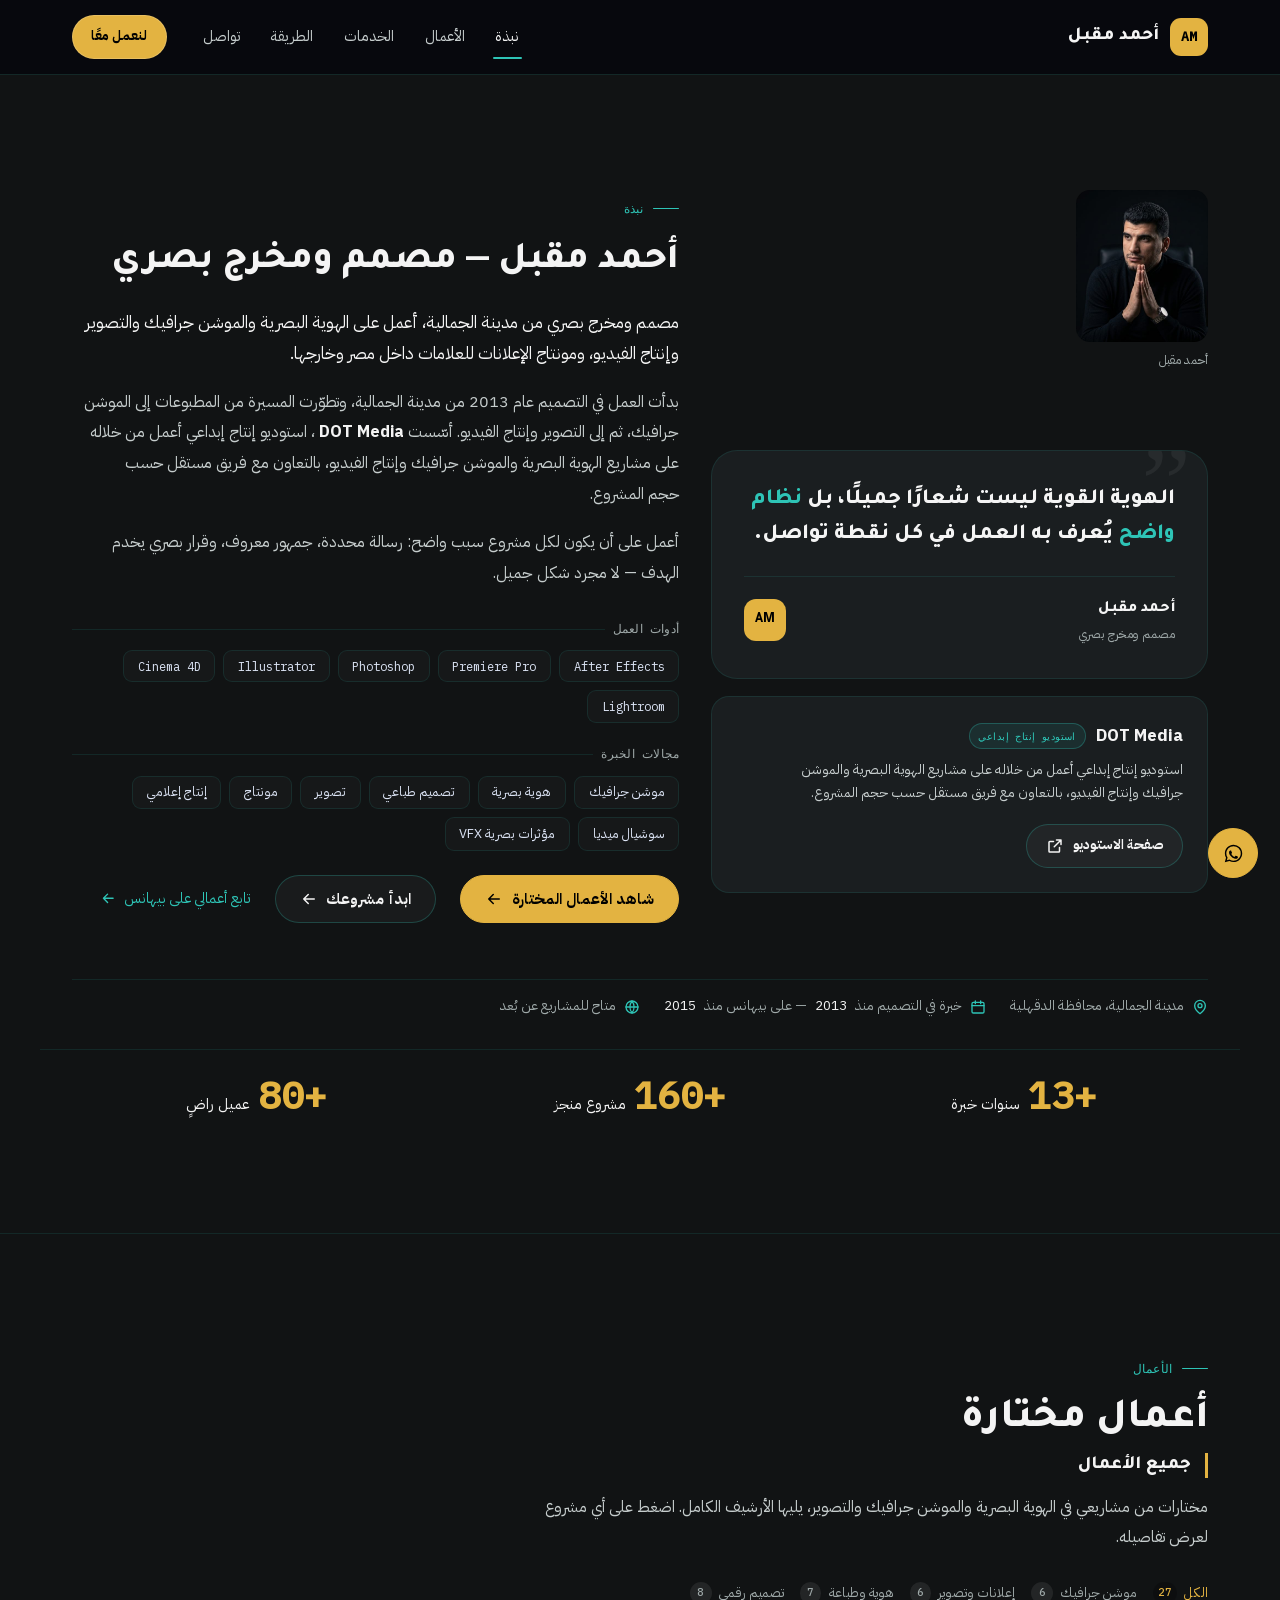
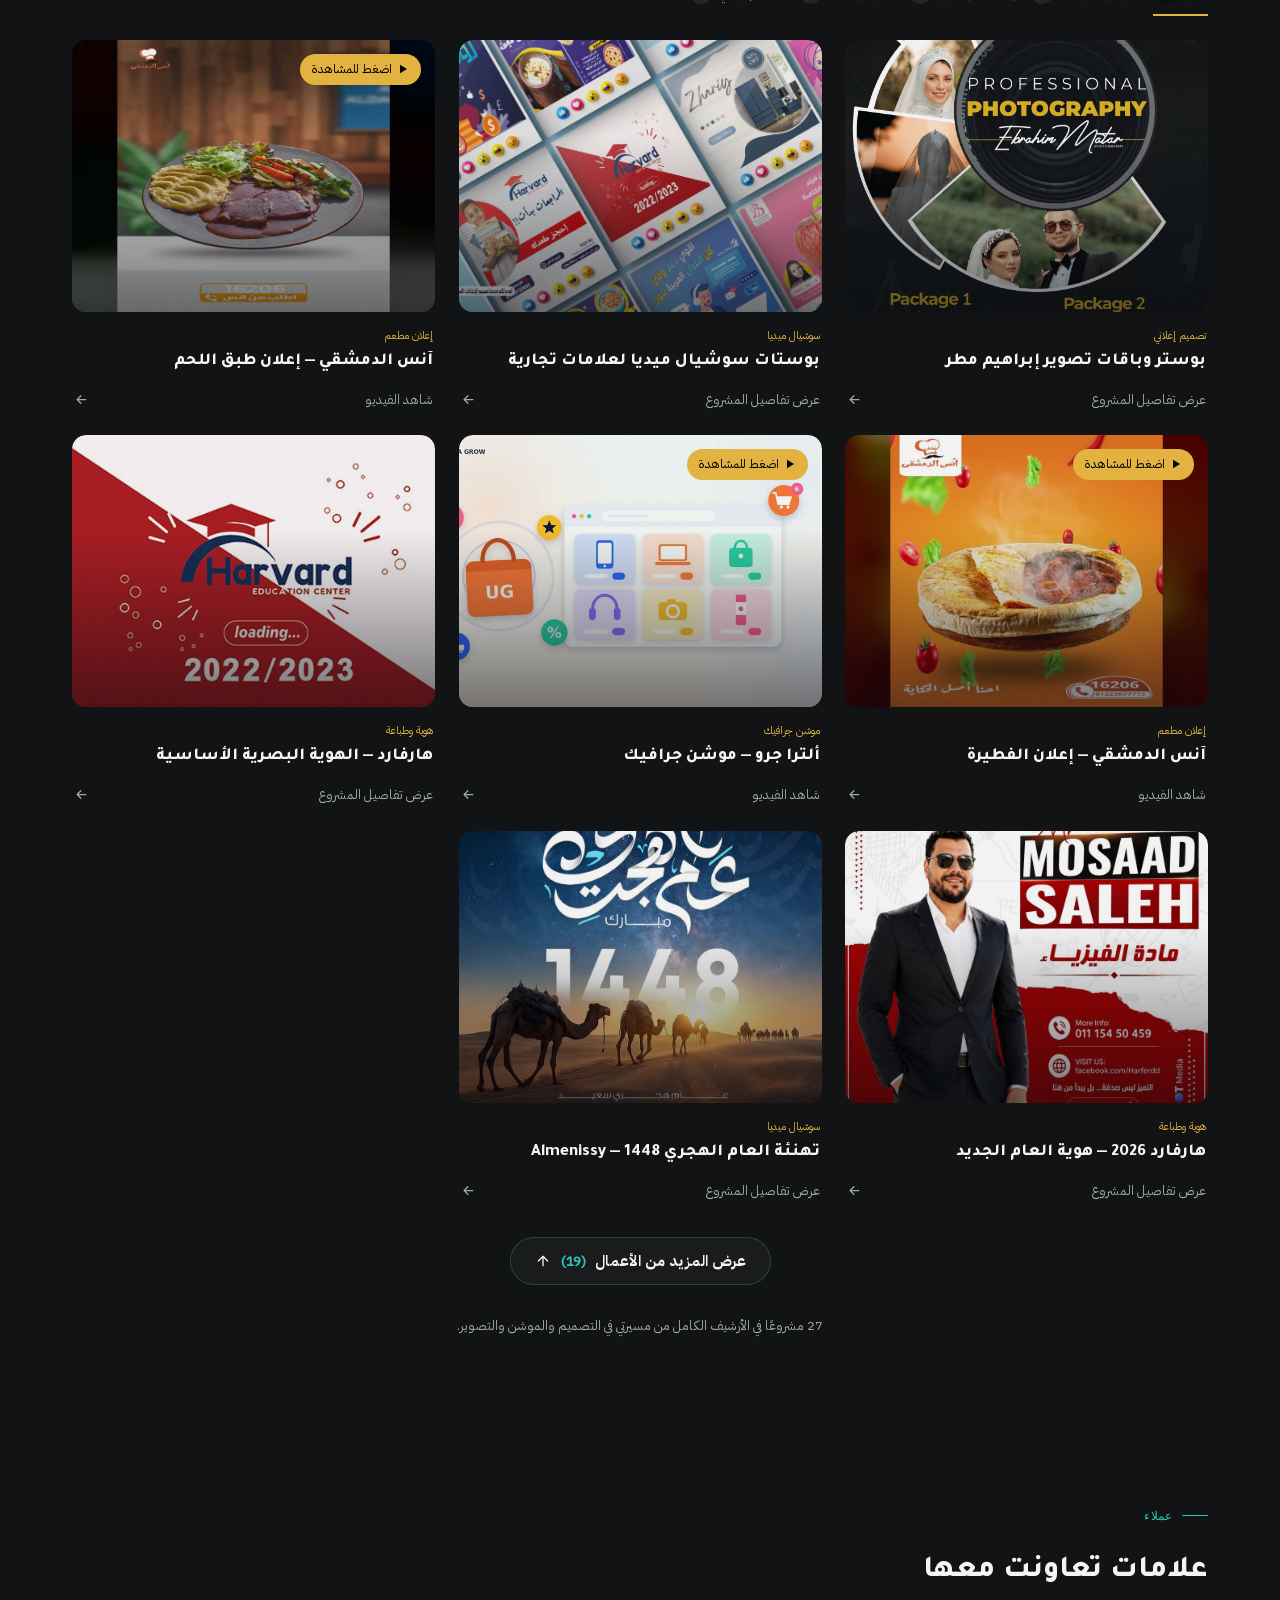
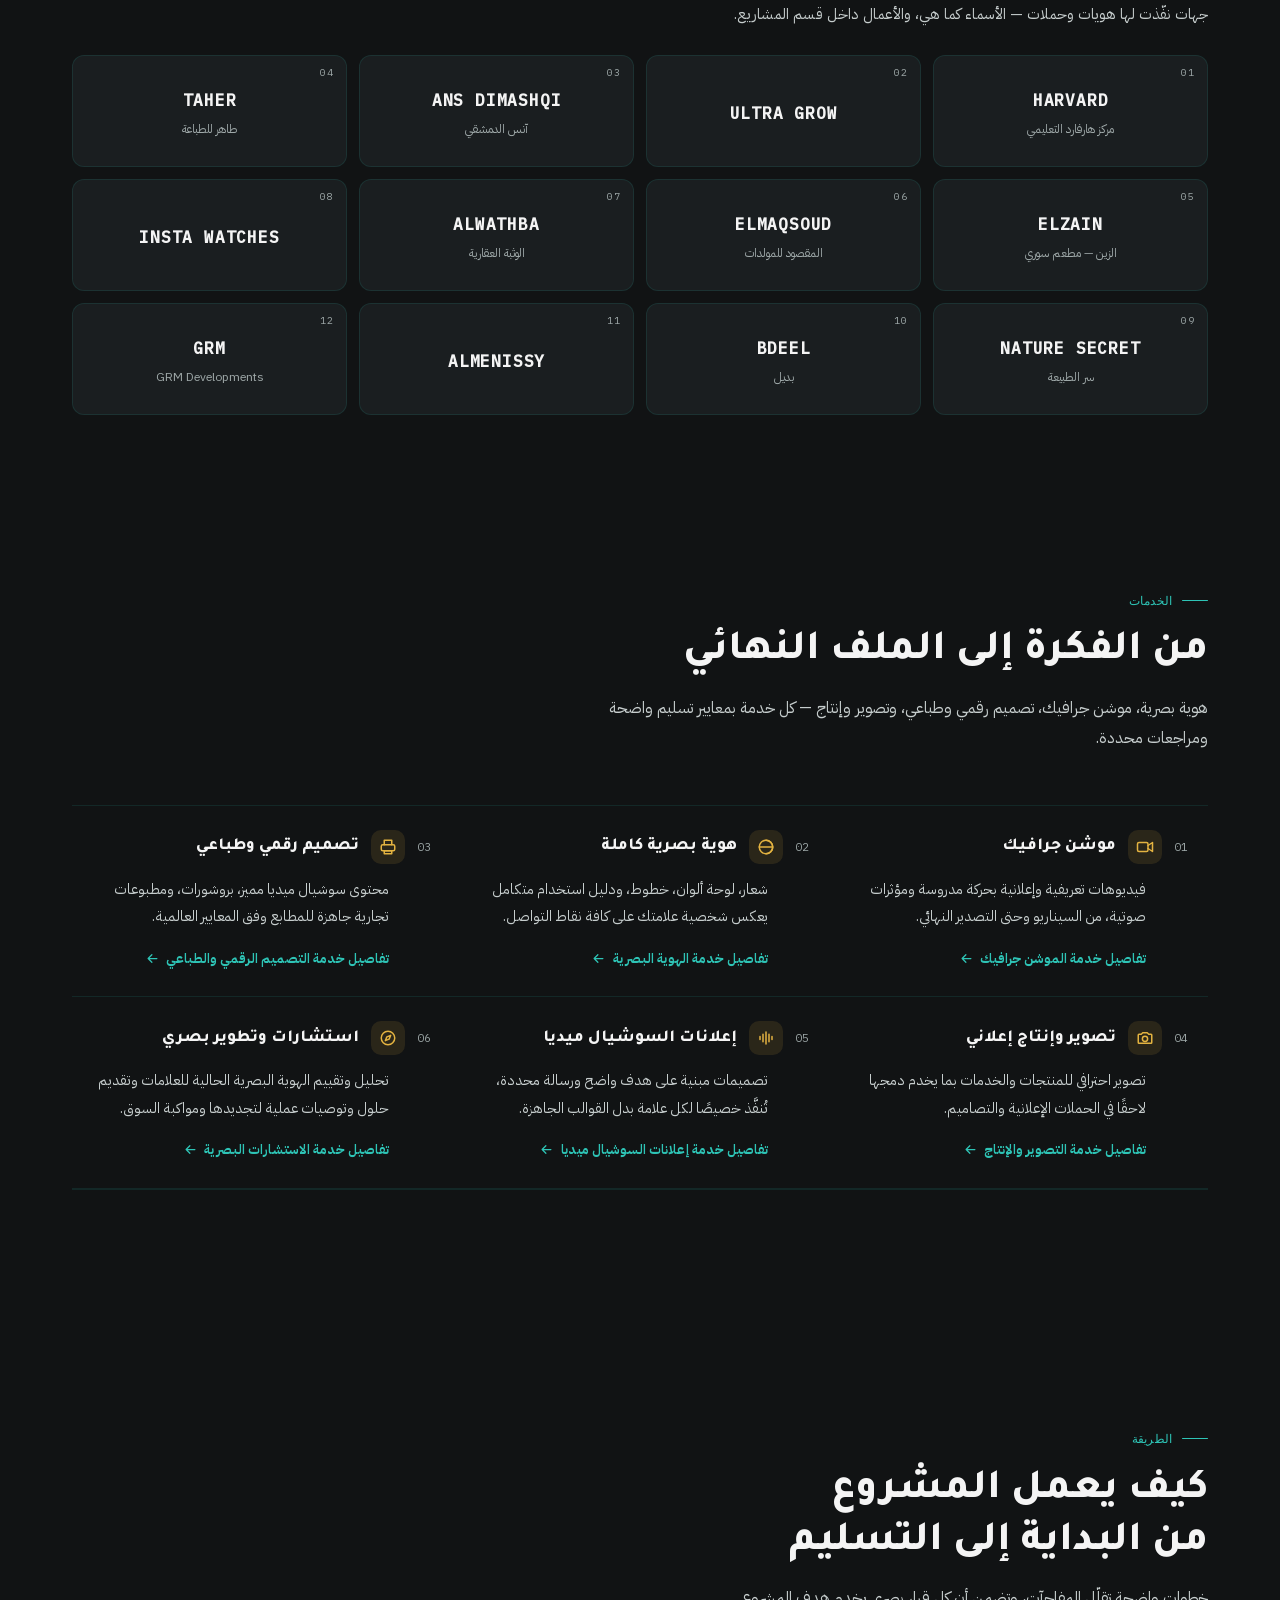
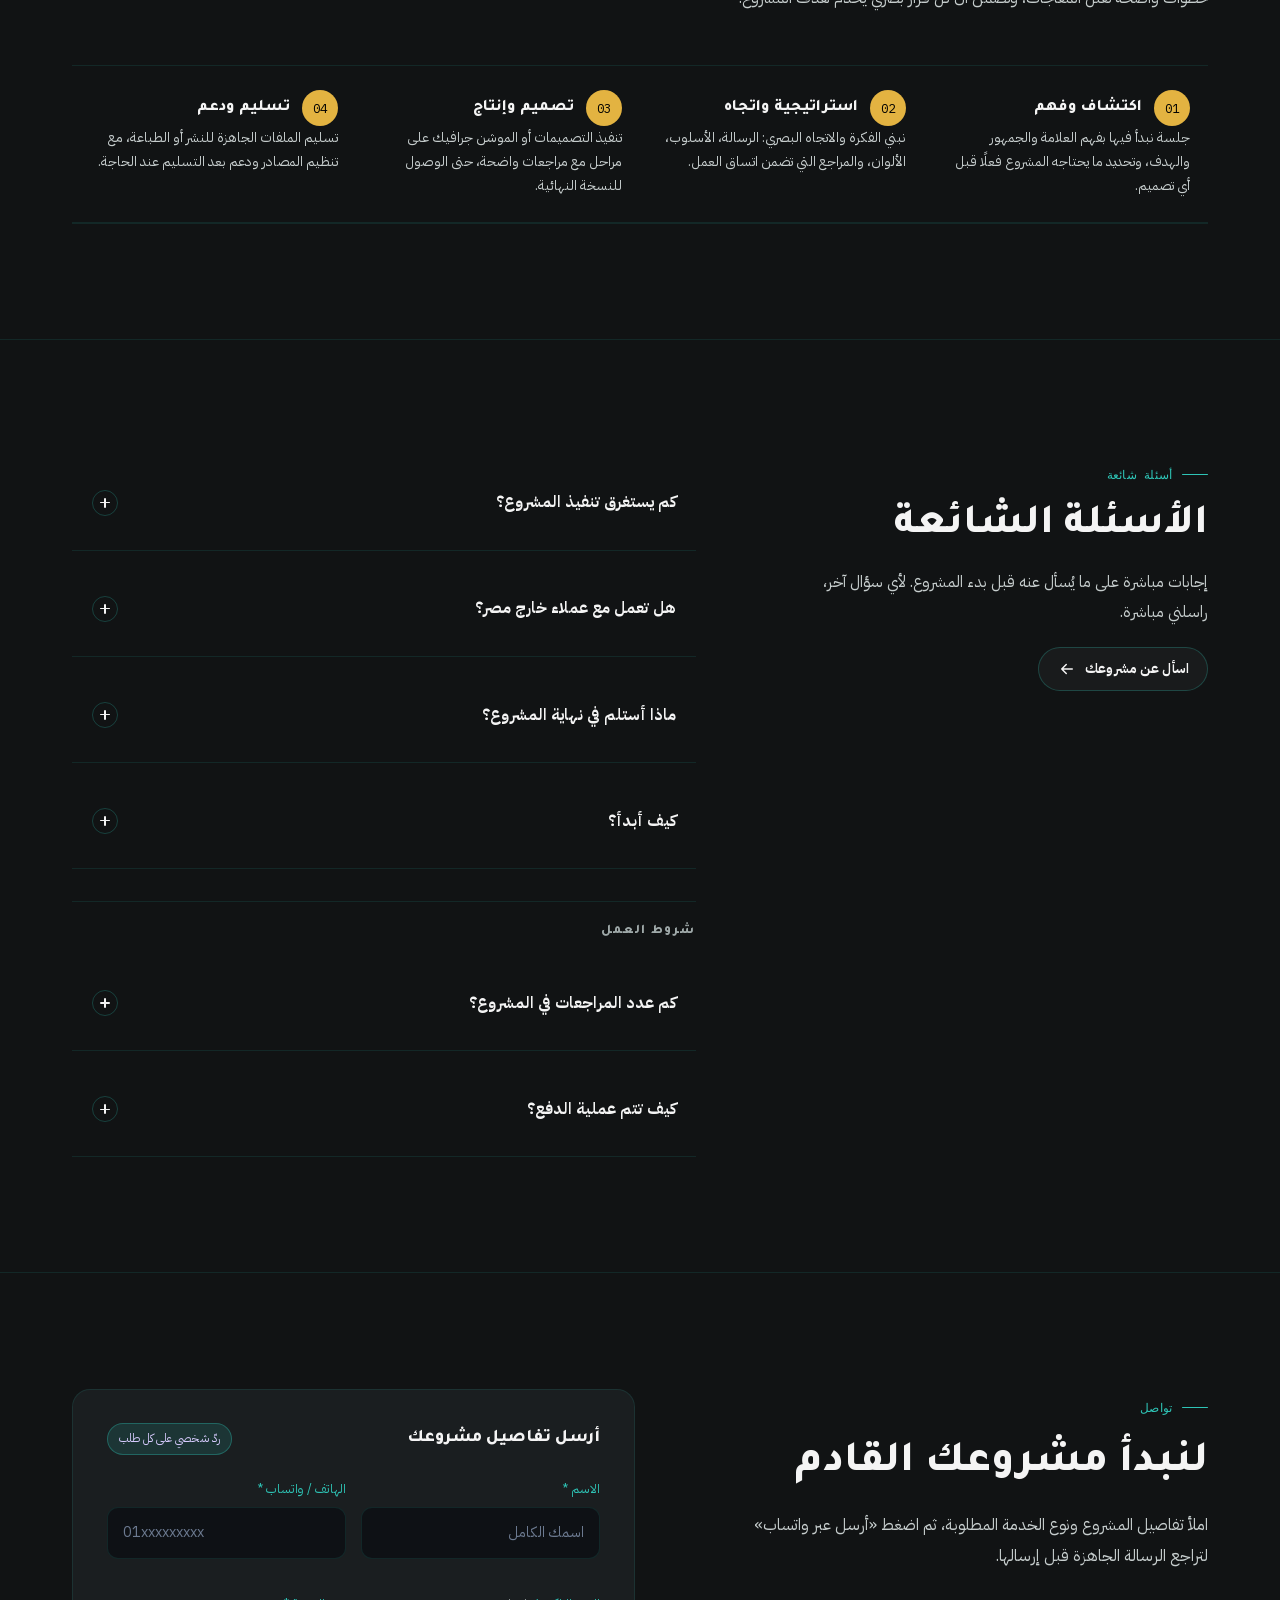
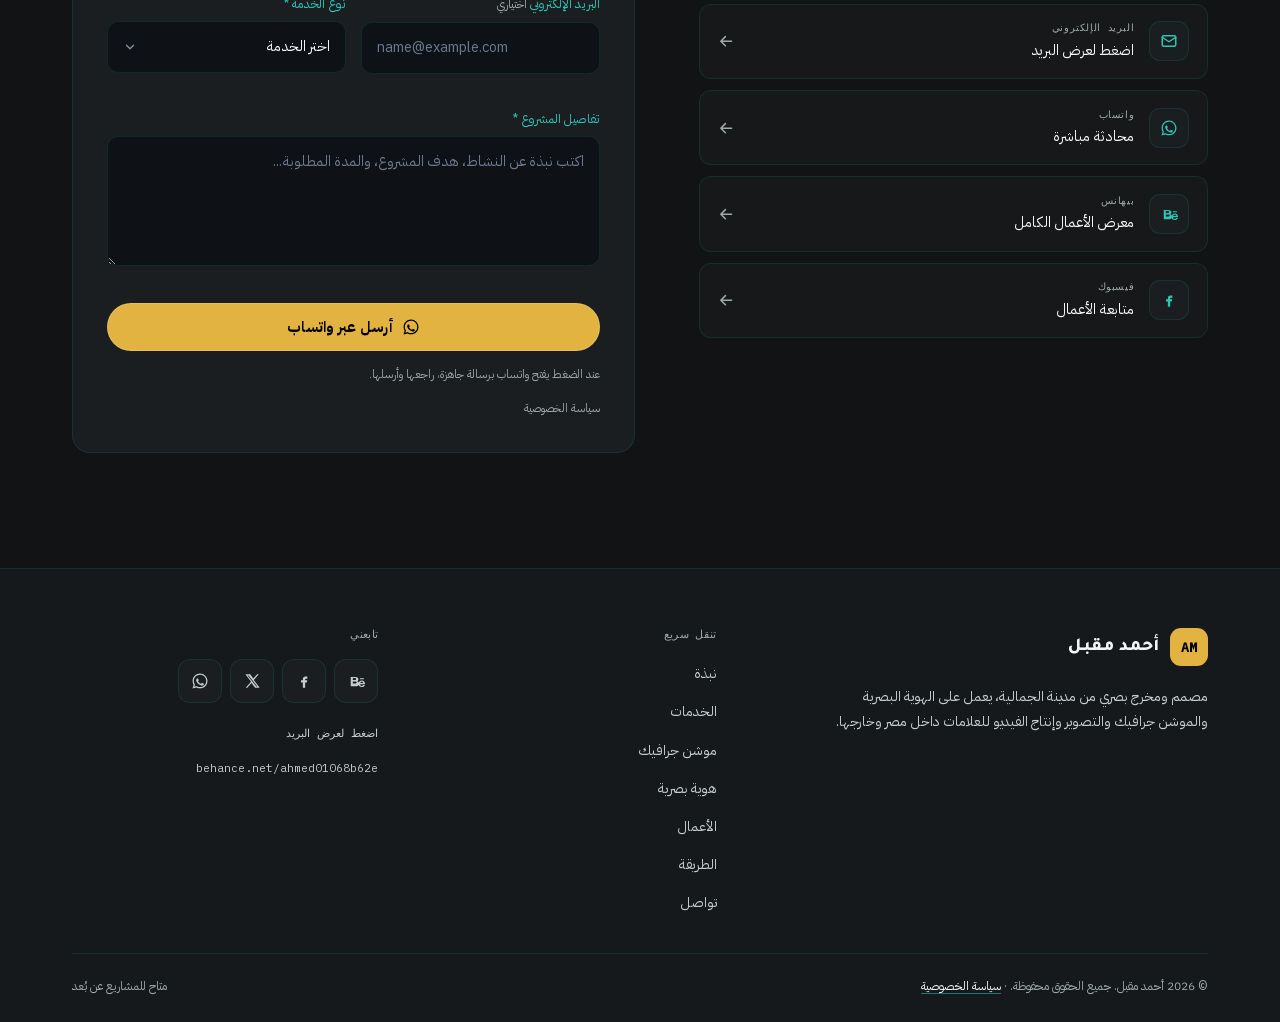
==== commit 4df4b4b5: "QA: restore single work grid under جميع الأعمال in original order" ====
--- a/index.html
+++ b/index.html
@@ -48,7 +48,7 @@
   <!-- Fonts -->
   <link rel="preload" href="assets/fonts/ibm-plex-sans-arabic-400-arabic.woff2" as="font" type="font/woff2" crossorigin>
   <link rel="preload" href="assets/fonts/tajawal-800-arabic.woff2" as="font" type="font/woff2" crossorigin>
-<link rel="stylesheet" href="css/style.css?v=18-2959e6f5">
+<link rel="stylesheet" href="css/style.css?v=18-d9ccd391">
 
   <noscript>
     <style>
@@ -60,9 +60,9 @@
 
   <!-- Structured data -->
 
-  <script src="js/data.js?v=18-2959e6f5" defer></script>
-  <script src="js/main.js?v=18-2959e6f5" defer></script>
-  <script src="js/webmcp.js?v=18-2959e6f5" defer></script>
+  <script src="js/data.js?v=18-d9ccd391" defer></script>
+  <script src="js/main.js?v=18-d9ccd391" defer></script>
+  <script src="js/webmcp.js?v=18-d9ccd391" defer></script>
 
   <script type="application/ld+json">
 {
@@ -986,6 +986,9 @@
           <div class="section-head" data-reveal>
             <div class="eyebrow" data-cms="workSection.eyebrow">الأعمال</div>
             <h2 data-cms="workSection.title">أعمال مختارة</h2>
+            <div class="work-subhead" id="allWorkHead" data-reveal>
+              <h3 data-cms="workSection.allTitle">جميع الأعمال</h3>
+            </div>
             <p data-cms="workSection.lead">مختارات من مشاريعي في الهوية البصرية والموشن جرافيك والتصوير، يليها الأرشيف الكامل. اضغط على أي مشروع لعرض تفاصيله.</p>
           </div>
         </div>
@@ -993,9 +996,69 @@
         <div class="filters" id="filters" role="group" aria-label="تصفية الأعمال"></div>
         <p class="sr-only" id="workLive" aria-live="polite"></p>
 
-        <div class="work-grid work-grid--selected" id="selectedGrid" data-reveal-group>
-          <!-- selected-projects:start -->
-<article id="project-selected-f03" class="project project--video" data-reveal data-project-card="f03" data-category="ads">
+        <div class="work-grid" id="workGrid" data-reveal-group>
+          <!-- static-projects:start -->
+<article id="project-f26" class="project" data-reveal data-project-card="f26" data-category="brand">
+  <div class="project__media">
+    <img
+      src="assets/projects/project-f26-900.jpg"
+      srcset="assets/projects/project-f26-640.jpg 459w, assets/projects/project-f26-900.jpg 645w, assets/projects/project-f26.jpg 1189w"
+      sizes="(max-width: 680px) 100vw, (max-width: 1080px) 90vw, 60vw"
+      width="1189"
+      height="1658"
+      alt="بوستر إعلاني وباقات تصوير لحفلات الزفاف للمصور إبراهيم مطر"
+      loading="lazy"
+      decoding="async"
+    >
+
+    
+  </div>
+  <div class="project__body">
+    <span class="project__tag">تصميم إعلاني</span>
+    <h3 class="project__title">بوستر وباقات تصوير إبراهيم مطر</h3>
+    <span class="project__more">
+      <span>عرض تفاصيل المشروع</span>
+      <svg class="icon" aria-hidden="true"><use href="#i-arrow-left"></use></svg>
+    </span>
+  </div>
+  <button
+    type="button"
+    class="project__open"
+    data-project-open="f26"
+    aria-label="عرض تفاصيل مشروع بوستر وباقات تصوير إبراهيم مطر — تصميم إعلاني"
+  ></button>
+</article>
+<article id="project-f25" class="project" data-reveal data-project-card="f25" data-category="digital">
+  <div class="project__media">
+    <img
+      src="assets/projects/project-f25-900.jpg"
+      srcset="assets/projects/project-f25-640.jpg 640w, assets/projects/project-f25-900.jpg 900w, assets/projects/project-f25.jpg 1198w"
+      sizes="(max-width: 680px) 100vw, (max-width: 1080px) 90vw, 60vw"
+      width="1198"
+      height="798"
+      alt="مجموعة بوستات إعلانية لعلامات تجارية على السوشيال ميديا"
+      loading="lazy"
+      decoding="async"
+    >
+
+    
+  </div>
+  <div class="project__body">
+    <span class="project__tag">سوشيال ميديا</span>
+    <h3 class="project__title">بوستات سوشيال ميديا لعلامات تجارية</h3>
+    <span class="project__more">
+      <span>عرض تفاصيل المشروع</span>
+      <svg class="icon" aria-hidden="true"><use href="#i-arrow-left"></use></svg>
+    </span>
+  </div>
+  <button
+    type="button"
+    class="project__open"
+    data-project-open="f25"
+    aria-label="عرض تفاصيل مشروع بوستات سوشيال ميديا لعلامات تجارية — سوشيال ميديا"
+  ></button>
+</article>
+<article id="project-f03" class="project project--video" data-reveal data-project-card="f03" data-category="ads">
   <div class="project__media">
     <img
       src="assets/projects/ans-dimashqi-steak-ad-900.jpg"
@@ -1025,7 +1088,67 @@
     aria-label="عرض تفاصيل مشروع آنس الدمشقي — إعلان طبق اللحم — إعلان مطعم"
   ></button>
 </article>
-<article id="project-selected-f06" class="project" data-reveal data-project-card="f06" data-category="brand">
+<article id="project-f21" class="project project--video" data-reveal data-project-card="f21" data-category="ads">
+  <div class="project__media">
+    <img
+      src="assets/projects/ans-dimashqi-pie-ad-900.jpg"
+      srcset="assets/projects/ans-dimashqi-pie-ad-640.jpg 640w, assets/projects/ans-dimashqi-pie-ad-900.jpg 900w, assets/projects/ans-dimashqi-pie-ad.jpg 1200w"
+      sizes="(max-width: 680px) 100vw, (max-width: 1080px) 90vw, 60vw"
+      width="1200"
+      height="900"
+      alt="آنس الدمشقي — إعلان الفطيرة — إعلان مطعم"
+      loading="lazy"
+      decoding="async"
+    >
+    <video class="project__preview" src="assets/projects/f21_ans-dimashqi-pie.mp4" poster="assets/projects/ans-dimashqi-pie-ad-900.jpg" muted loop playsinline preload="none" aria-hidden="true" tabindex="-1"></video>
+    <div class="project__badges"><span class="project__type"><svg class="icon icon--solid" aria-hidden="true"><use href="#i-play"></use></svg>اضغط للمشاهدة</span></div>
+  </div>
+  <div class="project__body">
+    <span class="project__tag">إعلان مطعم</span>
+    <h3 class="project__title">آنس الدمشقي — إعلان الفطيرة</h3>
+    <span class="project__more">
+      <span>شاهد الفيديو</span>
+      <svg class="icon" aria-hidden="true"><use href="#i-arrow-left"></use></svg>
+    </span>
+  </div>
+  <button
+    type="button"
+    class="project__open"
+    data-project-open="f21"
+    aria-label="عرض تفاصيل مشروع آنس الدمشقي — إعلان الفطيرة — إعلان مطعم"
+  ></button>
+</article>
+<article id="project-f27" class="project project--video" data-reveal data-project-card="f27" data-category="motion">
+  <div class="project__media">
+    <img
+      src="assets/projects/ultra-grow-cover-900.jpg"
+      srcset="assets/projects/ultra-grow-cover-640.jpg 640w, assets/projects/ultra-grow-cover-900.jpg 900w, assets/projects/ultra-grow-cover.jpg 1920w"
+      sizes="(max-width: 680px) 100vw, (max-width: 1080px) 90vw, 60vw"
+      width="1920"
+      height="1080"
+      alt="إطار من فيديو موشن جرافيك لمنصة ألترا جرو"
+      loading="lazy"
+      decoding="async"
+    >
+    <video class="project__preview" src="assets/projects/ultra-grow.mp4" poster="assets/projects/ultra-grow-cover-900.jpg" muted loop playsinline preload="none" aria-hidden="true" tabindex="-1"></video>
+    <div class="project__badges"><span class="project__type"><svg class="icon icon--solid" aria-hidden="true"><use href="#i-play"></use></svg>اضغط للمشاهدة</span></div>
+  </div>
+  <div class="project__body">
+    <span class="project__tag">موشن جرافيك</span>
+    <h3 class="project__title">ألترا جرو — موشن جرافيك</h3>
+    <span class="project__more">
+      <span>شاهد الفيديو</span>
+      <svg class="icon" aria-hidden="true"><use href="#i-arrow-left"></use></svg>
+    </span>
+  </div>
+  <button
+    type="button"
+    class="project__open"
+    data-project-open="f27"
+    aria-label="عرض تفاصيل مشروع ألترا جرو — موشن جرافيك"
+  ></button>
+</article>
+<article id="project-f06" class="project" data-reveal data-project-card="f06" data-category="brand">
   <div class="project__media">
     <img
       src="assets/projects/harvard-education-center-brand-900.jpg"
@@ -1055,7 +1178,187 @@
     aria-label="عرض تفاصيل مشروع هارفارد — الهوية البصرية الأساسية — هوية وطباعة"
   ></button>
 </article>
-<article id="project-selected-f07" class="project" data-reveal data-project-card="f07" data-category="brand">
+<article id="project-f24" class="project" data-reveal data-project-card="f24" data-category="brand">
+  <div class="project__media">
+    <img
+      src="assets/projects/harvard-2026-new-year-identity-900.jpg"
+      srcset="assets/projects/harvard-2026-new-year-identity-640.jpg 640w, assets/projects/harvard-2026-new-year-identity-900.jpg 900w, assets/projects/harvard-2026-new-year-identity.jpg 1600w"
+      sizes="(max-width: 680px) 100vw, (max-width: 1080px) 90vw, 60vw"
+      width="1600"
+      height="1600"
+      alt="مركز هارفارد التعليمي 2026 — هوية وطباعة"
+      loading="lazy"
+      decoding="async"
+    >
+
+    
+  </div>
+  <div class="project__body">
+    <span class="project__tag">هوية وطباعة</span>
+    <h3 class="project__title">هارفارد 2026 — هوية العام الجديد</h3>
+    <span class="project__more">
+      <span>عرض تفاصيل المشروع</span>
+      <svg class="icon" aria-hidden="true"><use href="#i-arrow-left"></use></svg>
+    </span>
+  </div>
+  <button
+    type="button"
+    class="project__open"
+    data-project-open="f24"
+    aria-label="عرض تفاصيل مشروع هارفارد 2026 — هوية العام الجديد — هوية وطباعة"
+  ></button>
+</article>
+<article id="project-f22" class="project" data-reveal data-project-card="f22" data-category="digital">
+  <div class="project__media">
+    <img
+      src="assets/projects/almenissy-hijri-1448-greeting-900.jpg"
+      srcset="assets/projects/almenissy-hijri-1448-greeting-640.jpg 638w, assets/projects/almenissy-hijri-1448-greeting-900.jpg 897w, assets/projects/almenissy-hijri-1448-greeting.jpg 1200w"
+      sizes="(max-width: 680px) 100vw, (max-width: 1080px) 90vw, 60vw"
+      width="1200"
+      height="1204"
+      alt="تهنئة العام الهجري 1448 — Almenissy — سوشيال ميديا"
+      loading="lazy"
+      decoding="async"
+    >
+
+    
+  </div>
+  <div class="project__body">
+    <span class="project__tag">سوشيال ميديا</span>
+    <h3 class="project__title">تهنئة العام الهجري 1448 — <span lang="en" dir="ltr">Almenissy</span></h3>
+    <span class="project__more">
+      <span>عرض تفاصيل المشروع</span>
+      <svg class="icon" aria-hidden="true"><use href="#i-arrow-left"></use></svg>
+    </span>
+  </div>
+  <button
+    type="button"
+    class="project__open"
+    data-project-open="f22"
+    aria-label="عرض تفاصيل مشروع تهنئة العام الهجري 1448 — Almenissy — سوشيال ميديا"
+  ></button>
+</article>
+<article id="project-f23" class="project is-deferred" data-reveal data-project-card="f23" data-category="digital">
+  <div class="project__media">
+    <img
+      src="assets/projects/grm-hijri-1448-greeting-900.jpg"
+      srcset="assets/projects/grm-hijri-1448-greeting-640.jpg 486w, assets/projects/grm-hijri-1448-greeting-900.jpg 684w, assets/projects/grm-hijri-1448-greeting.jpg 1400w"
+      sizes="(max-width: 680px) 100vw, (max-width: 1080px) 90vw, 60vw"
+      width="1400"
+      height="1842"
+      alt="تهنئة العام الهجري 1448 — GRM Developments — سوشيال ميديا"
+      loading="lazy"
+      decoding="async"
+    >
+
+    
+  </div>
+  <div class="project__body">
+    <span class="project__tag">سوشيال ميديا</span>
+    <h3 class="project__title">تهنئة العام الهجري 1448 — <span lang="en" dir="ltr">GRM Developments</span></h3>
+    <span class="project__more">
+      <span>عرض تفاصيل المشروع</span>
+      <svg class="icon" aria-hidden="true"><use href="#i-arrow-left"></use></svg>
+    </span>
+  </div>
+  <button
+    type="button"
+    class="project__open"
+    data-project-open="f23"
+    aria-label="عرض تفاصيل مشروع تهنئة العام الهجري 1448 — GRM Developments — سوشيال ميديا"
+  ></button>
+</article>
+<article id="project-f09" class="project is-deferred" data-reveal data-project-card="f09" data-category="digital">
+  <div class="project__media">
+    <img
+      src="assets/projects/social-media-design-collection-900.jpg"
+      srcset="assets/projects/social-media-design-collection-640.jpg 640w, assets/projects/social-media-design-collection-900.jpg 900w, assets/projects/social-media-design-collection.jpg 1600w"
+      sizes="(max-width: 680px) 100vw, (max-width: 1080px) 90vw, 60vw"
+      width="1600"
+      height="1200"
+      alt="مختارات سوشيال ميديا — تصميم رقمي"
+      loading="lazy"
+      decoding="async"
+    >
+
+    
+  </div>
+  <div class="project__body">
+    <span class="project__tag">تصميم رقمي</span>
+    <h3 class="project__title">مختارات سوشيال ميديا — تغذية بصرية</h3>
+    <span class="project__more">
+      <span>عرض تفاصيل المشروع</span>
+      <svg class="icon" aria-hidden="true"><use href="#i-arrow-left"></use></svg>
+    </span>
+  </div>
+  <button
+    type="button"
+    class="project__open"
+    data-project-open="f09"
+    aria-label="عرض تفاصيل مشروع مختارات سوشيال ميديا — تغذية بصرية — تصميم رقمي"
+  ></button>
+</article>
+<article id="project-f13" class="project is-deferred" data-reveal data-project-card="f13" data-category="brand">
+  <div class="project__media">
+    <img
+      src="assets/projects/admission-gateway-rollup-900.jpg"
+      srcset="assets/projects/admission-gateway-rollup-640.jpg 483w, assets/projects/admission-gateway-rollup-900.jpg 679w, assets/projects/admission-gateway-rollup.jpg 1508w"
+      sizes="(max-width: 680px) 100vw, (max-width: 1080px) 90vw, 60vw"
+      width="1508"
+      height="2000"
+      alt="بوابة القبول — تصميم طباعي"
+      loading="lazy"
+      decoding="async"
+    >
+
+    
+  </div>
+  <div class="project__body">
+    <span class="project__tag">تصميم طباعي</span>
+    <h3 class="project__title">بوابة القبول</h3>
+    <span class="project__more">
+      <span>عرض تفاصيل المشروع</span>
+      <svg class="icon" aria-hidden="true"><use href="#i-arrow-left"></use></svg>
+    </span>
+  </div>
+  <button
+    type="button"
+    class="project__open"
+    data-project-open="f13"
+    aria-label="عرض تفاصيل مشروع بوابة القبول — تصميم طباعي"
+  ></button>
+</article>
+<article id="project-f10" class="project is-deferred" data-reveal data-project-card="f10" data-category="digital">
+  <div class="project__media">
+    <img
+      src="assets/projects/filler-injection-ad-design-900.jpg"
+      srcset="assets/projects/filler-injection-ad-design-640.jpg 640w, assets/projects/filler-injection-ad-design-900.jpg 900w, assets/projects/filler-injection-ad-design.jpg 1400w"
+      sizes="(max-width: 680px) 100vw, (max-width: 1080px) 90vw, 60vw"
+      width="1400"
+      height="1400"
+      alt="حقن فيلر — تصميم رقمي"
+      loading="lazy"
+      decoding="async"
+    >
+
+    
+  </div>
+  <div class="project__body">
+    <span class="project__tag">تصميم رقمي</span>
+    <h3 class="project__title">حقن فيلر</h3>
+    <span class="project__more">
+      <span>عرض تفاصيل المشروع</span>
+      <svg class="icon" aria-hidden="true"><use href="#i-arrow-left"></use></svg>
+    </span>
+  </div>
+  <button
+    type="button"
+    class="project__open"
+    data-project-open="f10"
+    aria-label="عرض تفاصيل مشروع حقن فيلر — تصميم رقمي"
+  ></button>
+</article>
+<article id="project-f07" class="project is-deferred" data-reveal data-project-card="f07" data-category="brand">
   <div class="project__media">
     <img
       src="assets/projects/ultra-grow-brand-packaging-900.jpg"
@@ -1085,7 +1388,7 @@
     aria-label="عرض تفاصيل مشروع ULTRA GROW — تغليف المنتجات — هوية وطباعة"
   ></button>
 </article>
-<article id="project-selected-f01" class="project" data-reveal data-project-card="f01" data-category="digital">
+<article id="project-f01" class="project is-deferred" data-reveal data-project-card="f01" data-category="digital">
   <div class="project__media">
     <img
       src="assets/projects/saudi-founding-day-motion-graphic-900.jpg"
@@ -1115,7 +1418,7 @@
     aria-label="عرض تفاصيل مشروع يوم التأسيس السعودي — موشن جرافيك"
   ></button>
 </article>
-<article id="project-selected-f11" class="project" data-reveal data-project-card="f11" data-category="digital">
+<article id="project-f11" class="project is-deferred" data-reveal data-project-card="f11" data-category="digital">
   <div class="project__media">
     <img
       src="assets/projects/insta-watches-ad-design-900.jpg"
@@ -1145,7 +1448,277 @@
     aria-label="عرض تفاصيل مشروع INSTA WATCHES — تصميم رقمي"
   ></button>
 </article>
-<article id="project-selected-f02" class="project" data-reveal data-project-card="f02" data-category="motion">
+<article id="project-f16" class="project project--video is-deferred" data-reveal data-project-card="f16" data-category="motion">
+  <div class="project__media">
+    <img
+      src="assets/projects/en-serv-logo-animation-900.jpg"
+      srcset="assets/projects/en-serv-logo-animation-640.jpg 640w, assets/projects/en-serv-logo-animation-900.jpg 900w, assets/projects/en-serv-logo-animation.jpg 1200w"
+      sizes="(max-width: 680px) 100vw, (max-width: 1080px) 90vw, 60vw"
+      width="1200"
+      height="900"
+      alt="EN-SERV — تحريك شعار"
+      loading="lazy"
+      decoding="async"
+    >
+    <video class="project__preview" src="assets/projects/f16_logo-reveal.mp4" poster="assets/projects/en-serv-logo-animation-900.jpg" muted loop playsinline preload="none" aria-hidden="true" tabindex="-1"></video>
+    <div class="project__badges"><span class="project__type"><svg class="icon icon--solid" aria-hidden="true"><use href="#i-play"></use></svg>اضغط للمشاهدة</span></div>
+  </div>
+  <div class="project__body">
+    <span class="project__tag">تحريك شعار</span>
+    <h3 class="project__title"><span lang="en" dir="ltr">EN-SERV</span> — تحريك شعار</h3>
+    <span class="project__more">
+      <span>شاهد الفيديو</span>
+      <svg class="icon" aria-hidden="true"><use href="#i-arrow-left"></use></svg>
+    </span>
+  </div>
+  <button
+    type="button"
+    class="project__open"
+    data-project-open="f16"
+    aria-label="عرض تفاصيل مشروع EN-SERV — تحريك شعار"
+  ></button>
+</article>
+<article id="project-f20" class="project project--video is-deferred" data-reveal data-project-card="f20" data-category="ads">
+  <div class="project__media">
+    <img
+      src="assets/projects/alwathba-real-estate-ad-900.jpg"
+      srcset="assets/projects/alwathba-real-estate-ad-640.jpg 640w, assets/projects/alwathba-real-estate-ad-900.jpg 900w, assets/projects/alwathba-real-estate-ad.jpg 1200w"
+      sizes="(max-width: 680px) 100vw, (max-width: 1080px) 90vw, 60vw"
+      width="1200"
+      height="900"
+      alt="الوثبة العقارية — مشروع سكني — إعلان عقاري"
+      loading="lazy"
+      decoding="async"
+    >
+    <video class="project__preview" src="assets/projects/f20_alwathba-building.mp4" poster="assets/projects/alwathba-real-estate-ad-900.jpg" muted loop playsinline preload="none" aria-hidden="true" tabindex="-1"></video>
+    <div class="project__badges"><span class="project__type"><svg class="icon icon--solid" aria-hidden="true"><use href="#i-play"></use></svg>اضغط للمشاهدة</span></div>
+  </div>
+  <div class="project__body">
+    <span class="project__tag">إعلان عقاري</span>
+    <h3 class="project__title">الوثبة العقارية — مشروع سكني</h3>
+    <span class="project__more">
+      <span>شاهد الفيديو</span>
+      <svg class="icon" aria-hidden="true"><use href="#i-arrow-left"></use></svg>
+    </span>
+  </div>
+  <button
+    type="button"
+    class="project__open"
+    data-project-open="f20"
+    aria-label="عرض تفاصيل مشروع الوثبة العقارية — مشروع سكني — إعلان عقاري"
+  ></button>
+</article>
+<article id="project-f19" class="project project--video is-deferred" data-reveal data-project-card="f19" data-category="ads">
+  <div class="project__media">
+    <img
+      src="assets/projects/bdeel-car-ad-900.jpg"
+      srcset="assets/projects/bdeel-car-ad-640.jpg 640w, assets/projects/bdeel-car-ad-900.jpg 900w, assets/projects/bdeel-car-ad.jpg 1200w"
+      sizes="(max-width: 680px) 100vw, (max-width: 1080px) 90vw, 60vw"
+      width="1200"
+      height="900"
+      alt="بديل — إعلان سيارة — إعلان سيارات"
+      loading="lazy"
+      decoding="async"
+    >
+    <video class="project__preview" src="assets/projects/f19_bdeel-car.mp4" poster="assets/projects/bdeel-car-ad-900.jpg" muted loop playsinline preload="none" aria-hidden="true" tabindex="-1"></video>
+    <div class="project__badges"><span class="project__type"><svg class="icon icon--solid" aria-hidden="true"><use href="#i-play"></use></svg>اضغط للمشاهدة</span></div>
+  </div>
+  <div class="project__body">
+    <span class="project__tag">إعلان سيارات</span>
+    <h3 class="project__title">بديل — إعلان سيارة</h3>
+    <span class="project__more">
+      <span>شاهد الفيديو</span>
+      <svg class="icon" aria-hidden="true"><use href="#i-arrow-left"></use></svg>
+    </span>
+  </div>
+  <button
+    type="button"
+    class="project__open"
+    data-project-open="f19"
+    aria-label="عرض تفاصيل مشروع بديل — إعلان سيارة — إعلان سيارات"
+  ></button>
+</article>
+<article id="project-f18" class="project project--video is-deferred" data-reveal data-project-card="f18" data-category="ads">
+  <div class="project__media">
+    <img
+      src="assets/projects/elmaqsoud-generators-ad-900.jpg"
+      srcset="assets/projects/elmaqsoud-generators-ad-640.jpg 640w, assets/projects/elmaqsoud-generators-ad-900.jpg 900w, assets/projects/elmaqsoud-generators-ad.jpg 1200w"
+      sizes="(max-width: 680px) 100vw, (max-width: 1080px) 90vw, 60vw"
+      width="1200"
+      height="900"
+      alt="المقصود للمولدات — إعلان الشركة — إعلان شركة"
+      loading="lazy"
+      decoding="async"
+    >
+    <video class="project__preview" src="assets/projects/f18_elmaqsoud-generators.mp4" poster="assets/projects/elmaqsoud-generators-ad-900.jpg" muted loop playsinline preload="none" aria-hidden="true" tabindex="-1"></video>
+    <div class="project__badges"><span class="project__type"><svg class="icon icon--solid" aria-hidden="true"><use href="#i-play"></use></svg>اضغط للمشاهدة</span></div>
+  </div>
+  <div class="project__body">
+    <span class="project__tag">إعلان شركة</span>
+    <h3 class="project__title">المقصود للمولدات — إعلان الشركة</h3>
+    <span class="project__more">
+      <span>شاهد الفيديو</span>
+      <svg class="icon" aria-hidden="true"><use href="#i-arrow-left"></use></svg>
+    </span>
+  </div>
+  <button
+    type="button"
+    class="project__open"
+    data-project-open="f18"
+    aria-label="عرض تفاصيل مشروع المقصود للمولدات — إعلان الشركة — إعلان شركة"
+  ></button>
+</article>
+<article id="project-f17" class="project project--video is-deferred" data-reveal data-project-card="f17" data-category="ads">
+  <div class="project__media">
+    <img
+      src="assets/projects/elzain-restaurant-video-900.jpg"
+      srcset="assets/projects/elzain-restaurant-video-640.jpg 640w, assets/projects/elzain-restaurant-video-900.jpg 900w, assets/projects/elzain-restaurant-video.jpg 1200w"
+      sizes="(max-width: 680px) 100vw, (max-width: 1080px) 90vw, 60vw"
+      width="1200"
+      height="900"
+      alt="الزين — مطعم سوري — تصوير ومونتاج"
+      loading="lazy"
+      decoding="async"
+    >
+    <video class="project__preview" src="assets/projects/f17_elzain-restaurant.mp4" poster="assets/projects/elzain-restaurant-video-900.jpg" muted loop playsinline preload="none" aria-hidden="true" tabindex="-1"></video>
+    <div class="project__badges"><span class="project__type"><svg class="icon icon--solid" aria-hidden="true"><use href="#i-play"></use></svg>اضغط للمشاهدة</span></div>
+  </div>
+  <div class="project__body">
+    <span class="project__tag">تصوير ومونتاج</span>
+    <h3 class="project__title">الزين — مطعم سوري</h3>
+    <span class="project__more">
+      <span>شاهد الفيديو</span>
+      <svg class="icon" aria-hidden="true"><use href="#i-arrow-left"></use></svg>
+    </span>
+  </div>
+  <button
+    type="button"
+    class="project__open"
+    data-project-open="f17"
+    aria-label="عرض تفاصيل مشروع الزين — مطعم سوري — تصوير ومونتاج"
+  ></button>
+</article>
+<article id="project-f15" class="project project--video is-deferred" data-reveal data-project-card="f15" data-category="motion">
+  <div class="project__media">
+    <img
+      src="assets/projects/alhakum-altakathur-motion-900.jpg"
+      srcset="assets/projects/alhakum-altakathur-motion-640.jpg 640w, assets/projects/alhakum-altakathur-motion-900.jpg 900w, assets/projects/alhakum-altakathur-motion.jpg 1200w"
+      sizes="(max-width: 680px) 100vw, (max-width: 1080px) 90vw, 60vw"
+      width="1200"
+      height="900"
+      alt="ألهاكم التكاثر — الشيخ أمجد سمير — موشن جرافيك"
+      loading="lazy"
+      decoding="async"
+    >
+    <video class="project__preview" src="assets/projects/f15_alhakum-altakathur.mp4" poster="assets/projects/alhakum-altakathur-motion-900.jpg" muted loop playsinline preload="none" aria-hidden="true" tabindex="-1"></video>
+    <div class="project__badges"><span class="project__type"><svg class="icon icon--solid" aria-hidden="true"><use href="#i-play"></use></svg>اضغط للمشاهدة</span></div>
+  </div>
+  <div class="project__body">
+    <span class="project__tag">موشن جرافيك</span>
+    <h3 class="project__title">ألهاكم التكاثر — الشيخ أمجد سمير</h3>
+    <span class="project__more">
+      <span>شاهد الفيديو</span>
+      <svg class="icon" aria-hidden="true"><use href="#i-arrow-left"></use></svg>
+    </span>
+  </div>
+  <button
+    type="button"
+    class="project__open"
+    data-project-open="f15"
+    aria-label="عرض تفاصيل مشروع ألهاكم التكاثر — الشيخ أمجد سمير — موشن جرافيك"
+  ></button>
+</article>
+<article id="project-f14" class="project project--video is-deferred" data-reveal data-project-card="f14" data-category="motion">
+  <div class="project__media">
+    <img
+      src="assets/projects/beginnings-motion-graphic-900.jpg"
+      srcset="assets/projects/beginnings-motion-graphic-640.jpg 640w, assets/projects/beginnings-motion-graphic-900.jpg 900w, assets/projects/beginnings-motion-graphic.jpg 1200w"
+      sizes="(max-width: 680px) 100vw, (max-width: 1080px) 90vw, 60vw"
+      width="1200"
+      height="900"
+      alt="البدايات — ياسر الحزيمي — موشن جرافيك"
+      loading="lazy"
+      decoding="async"
+    >
+    <video class="project__preview" src="assets/projects/f14_beginnings-yasser.mp4" poster="assets/projects/beginnings-motion-graphic-900.jpg" muted loop playsinline preload="none" aria-hidden="true" tabindex="-1"></video>
+    <div class="project__badges"><span class="project__type"><svg class="icon icon--solid" aria-hidden="true"><use href="#i-play"></use></svg>اضغط للمشاهدة</span></div>
+  </div>
+  <div class="project__body">
+    <span class="project__tag">موشن جرافيك</span>
+    <h3 class="project__title">البدايات — ياسر الحزيمي</h3>
+    <span class="project__more">
+      <span>شاهد الفيديو</span>
+      <svg class="icon" aria-hidden="true"><use href="#i-arrow-left"></use></svg>
+    </span>
+  </div>
+  <button
+    type="button"
+    class="project__open"
+    data-project-open="f14"
+    aria-label="عرض تفاصيل مشروع البدايات — ياسر الحزيمي — موشن جرافيك"
+  ></button>
+</article>
+<article id="project-f05" class="project is-deferred" data-reveal data-project-card="f05" data-category="brand">
+  <div class="project__media">
+    <img
+      src="assets/projects/taher-printing-brand-identity-900.jpg"
+      srcset="assets/projects/taher-printing-brand-identity-640.jpg 640w, assets/projects/taher-printing-brand-identity-900.jpg 900w, assets/projects/taher-printing-brand-identity.jpg 1400w"
+      sizes="(max-width: 680px) 100vw, (max-width: 1080px) 90vw, 60vw"
+      width="1400"
+      height="1192"
+      alt="طاهر للطباعة — هوية وطباعة"
+      loading="lazy"
+      decoding="async"
+    >
+
+    
+  </div>
+  <div class="project__body">
+    <span class="project__tag">هوية وطباعة</span>
+    <h3 class="project__title">طاهر للطباعة</h3>
+    <span class="project__more">
+      <span>عرض تفاصيل المشروع</span>
+      <svg class="icon" aria-hidden="true"><use href="#i-arrow-left"></use></svg>
+    </span>
+  </div>
+  <button
+    type="button"
+    class="project__open"
+    data-project-open="f05"
+    aria-label="عرض تفاصيل مشروع طاهر للطباعة — هوية وطباعة"
+  ></button>
+</article>
+<article id="project-f04" class="project is-deferred" data-reveal data-project-card="f04" data-category="motion">
+  <div class="project__media">
+    <img
+      src="assets/projects/first-motion-graphics-work-900.jpg"
+      srcset="assets/projects/first-motion-graphics-work-640.jpg 640w, assets/projects/first-motion-graphics-work-900.jpg 900w, assets/projects/first-motion-graphics-work.jpg 1600w"
+      sizes="(max-width: 680px) 100vw, (max-width: 1080px) 90vw, 60vw"
+      width="1600"
+      height="1200"
+      alt="تجربة موشن جرافيك من بدايات المسار — موشن جرافيك"
+      loading="lazy"
+      decoding="async"
+    >
+
+    
+  </div>
+  <div class="project__body">
+    <span class="project__tag">موشن جرافيك</span>
+    <h3 class="project__title">تجربة موشن جرافيك — البدايات</h3>
+    <span class="project__more">
+      <span>عرض تفاصيل المشروع</span>
+      <svg class="icon" aria-hidden="true"><use href="#i-arrow-left"></use></svg>
+    </span>
+  </div>
+  <button
+    type="button"
+    class="project__open"
+    data-project-open="f04"
+    aria-label="عرض تفاصيل مشروع تجربة موشن جرافيك — البدايات — موشن جرافيك"
+  ></button>
+</article>
+<article id="project-f02" class="project is-deferred" data-reveal data-project-card="f02" data-category="motion">
   <div class="project__media">
     <img
       src="assets/projects/ibn-albasel-motion-graphic-900.jpg"
@@ -1173,585 +1746,6 @@
     class="project__open"
     data-project-open="f02"
     aria-label="عرض تفاصيل مشروع ابن الباسل — موشن جرافيك"
-  ></button>
-</article>
-<!-- selected-projects:end -->
-        </div>
-
-        <div class="work-subhead" id="allWorkHead" data-reveal>
-          <h3 data-cms="workSection.allTitle">جميع الأعمال</h3>
-        </div>
-
-        <div class="work-grid" id="workGrid" data-reveal-group>
-          <!-- static-projects:start -->
-<article id="project-f26" class="project" data-reveal data-project-card="f26" data-category="brand">
-  <div class="project__media">
-    <img
-      src="assets/projects/project-f26-900.jpg"
-      srcset="assets/projects/project-f26-640.jpg 459w, assets/projects/project-f26-900.jpg 645w, assets/projects/project-f26.jpg 1189w"
-      sizes="(max-width: 680px) 100vw, (max-width: 1080px) 90vw, 60vw"
-      width="1189"
-      height="1658"
-      alt="بوستر إعلاني وباقات تصوير لحفلات الزفاف للمصور إبراهيم مطر"
-      loading="lazy"
-      decoding="async"
-    >
-
-    
-  </div>
-  <div class="project__body">
-    <span class="project__tag">تصميم إعلاني</span>
-    <h3 class="project__title">بوستر وباقات تصوير إبراهيم مطر</h3>
-    <span class="project__more">
-      <span>عرض تفاصيل المشروع</span>
-      <svg class="icon" aria-hidden="true"><use href="#i-arrow-left"></use></svg>
-    </span>
-  </div>
-  <button
-    type="button"
-    class="project__open"
-    data-project-open="f26"
-    aria-label="عرض تفاصيل مشروع بوستر وباقات تصوير إبراهيم مطر — تصميم إعلاني"
-  ></button>
-</article>
-<article id="project-f25" class="project" data-reveal data-project-card="f25" data-category="digital">
-  <div class="project__media">
-    <img
-      src="assets/projects/project-f25-900.jpg"
-      srcset="assets/projects/project-f25-640.jpg 640w, assets/projects/project-f25-900.jpg 900w, assets/projects/project-f25.jpg 1198w"
-      sizes="(max-width: 680px) 100vw, (max-width: 1080px) 90vw, 60vw"
-      width="1198"
-      height="798"
-      alt="مجموعة بوستات إعلانية لعلامات تجارية على السوشيال ميديا"
-      loading="lazy"
-      decoding="async"
-    >
-
-    
-  </div>
-  <div class="project__body">
-    <span class="project__tag">سوشيال ميديا</span>
-    <h3 class="project__title">بوستات سوشيال ميديا لعلامات تجارية</h3>
-    <span class="project__more">
-      <span>عرض تفاصيل المشروع</span>
-      <svg class="icon" aria-hidden="true"><use href="#i-arrow-left"></use></svg>
-    </span>
-  </div>
-  <button
-    type="button"
-    class="project__open"
-    data-project-open="f25"
-    aria-label="عرض تفاصيل مشروع بوستات سوشيال ميديا لعلامات تجارية — سوشيال ميديا"
-  ></button>
-</article>
-<article id="project-f21" class="project project--video" data-reveal data-project-card="f21" data-category="ads">
-  <div class="project__media">
-    <img
-      src="assets/projects/ans-dimashqi-pie-ad-900.jpg"
-      srcset="assets/projects/ans-dimashqi-pie-ad-640.jpg 640w, assets/projects/ans-dimashqi-pie-ad-900.jpg 900w, assets/projects/ans-dimashqi-pie-ad.jpg 1200w"
-      sizes="(max-width: 680px) 100vw, (max-width: 1080px) 90vw, 60vw"
-      width="1200"
-      height="900"
-      alt="آنس الدمشقي — إعلان الفطيرة — إعلان مطعم"
-      loading="lazy"
-      decoding="async"
-    >
-    <video class="project__preview" src="assets/projects/f21_ans-dimashqi-pie.mp4" poster="assets/projects/ans-dimashqi-pie-ad-900.jpg" muted loop playsinline preload="none" aria-hidden="true" tabindex="-1"></video>
-    <div class="project__badges"><span class="project__type"><svg class="icon icon--solid" aria-hidden="true"><use href="#i-play"></use></svg>اضغط للمشاهدة</span></div>
-  </div>
-  <div class="project__body">
-    <span class="project__tag">إعلان مطعم</span>
-    <h3 class="project__title">آنس الدمشقي — إعلان الفطيرة</h3>
-    <span class="project__more">
-      <span>شاهد الفيديو</span>
-      <svg class="icon" aria-hidden="true"><use href="#i-arrow-left"></use></svg>
-    </span>
-  </div>
-  <button
-    type="button"
-    class="project__open"
-    data-project-open="f21"
-    aria-label="عرض تفاصيل مشروع آنس الدمشقي — إعلان الفطيرة — إعلان مطعم"
-  ></button>
-</article>
-<article id="project-f27" class="project project--video" data-reveal data-project-card="f27" data-category="motion">
-  <div class="project__media">
-    <img
-      src="assets/projects/ultra-grow-cover-900.jpg"
-      srcset="assets/projects/ultra-grow-cover-640.jpg 640w, assets/projects/ultra-grow-cover-900.jpg 900w, assets/projects/ultra-grow-cover.jpg 1920w"
-      sizes="(max-width: 680px) 100vw, (max-width: 1080px) 90vw, 60vw"
-      width="1920"
-      height="1080"
-      alt="إطار من فيديو موشن جرافيك لمنصة ألترا جرو"
-      loading="lazy"
-      decoding="async"
-    >
-    <video class="project__preview" src="assets/projects/ultra-grow.mp4" poster="assets/projects/ultra-grow-cover-900.jpg" muted loop playsinline preload="none" aria-hidden="true" tabindex="-1"></video>
-    <div class="project__badges"><span class="project__type"><svg class="icon icon--solid" aria-hidden="true"><use href="#i-play"></use></svg>اضغط للمشاهدة</span></div>
-  </div>
-  <div class="project__body">
-    <span class="project__tag">موشن جرافيك</span>
-    <h3 class="project__title">ألترا جرو — موشن جرافيك</h3>
-    <span class="project__more">
-      <span>شاهد الفيديو</span>
-      <svg class="icon" aria-hidden="true"><use href="#i-arrow-left"></use></svg>
-    </span>
-  </div>
-  <button
-    type="button"
-    class="project__open"
-    data-project-open="f27"
-    aria-label="عرض تفاصيل مشروع ألترا جرو — موشن جرافيك"
-  ></button>
-</article>
-<article id="project-f24" class="project" data-reveal data-project-card="f24" data-category="brand">
-  <div class="project__media">
-    <img
-      src="assets/projects/harvard-2026-new-year-identity-900.jpg"
-      srcset="assets/projects/harvard-2026-new-year-identity-640.jpg 640w, assets/projects/harvard-2026-new-year-identity-900.jpg 900w, assets/projects/harvard-2026-new-year-identity.jpg 1600w"
-      sizes="(max-width: 680px) 100vw, (max-width: 1080px) 90vw, 60vw"
-      width="1600"
-      height="1600"
-      alt="مركز هارفارد التعليمي 2026 — هوية وطباعة"
-      loading="lazy"
-      decoding="async"
-    >
-
-    
-  </div>
-  <div class="project__body">
-    <span class="project__tag">هوية وطباعة</span>
-    <h3 class="project__title">هارفارد 2026 — هوية العام الجديد</h3>
-    <span class="project__more">
-      <span>عرض تفاصيل المشروع</span>
-      <svg class="icon" aria-hidden="true"><use href="#i-arrow-left"></use></svg>
-    </span>
-  </div>
-  <button
-    type="button"
-    class="project__open"
-    data-project-open="f24"
-    aria-label="عرض تفاصيل مشروع هارفارد 2026 — هوية العام الجديد — هوية وطباعة"
-  ></button>
-</article>
-<article id="project-f22" class="project" data-reveal data-project-card="f22" data-category="digital">
-  <div class="project__media">
-    <img
-      src="assets/projects/almenissy-hijri-1448-greeting-900.jpg"
-      srcset="assets/projects/almenissy-hijri-1448-greeting-640.jpg 638w, assets/projects/almenissy-hijri-1448-greeting-900.jpg 897w, assets/projects/almenissy-hijri-1448-greeting.jpg 1200w"
-      sizes="(max-width: 680px) 100vw, (max-width: 1080px) 90vw, 60vw"
-      width="1200"
-      height="1204"
-      alt="تهنئة العام الهجري 1448 — Almenissy — سوشيال ميديا"
-      loading="lazy"
-      decoding="async"
-    >
-
-    
-  </div>
-  <div class="project__body">
-    <span class="project__tag">سوشيال ميديا</span>
-    <h3 class="project__title">تهنئة العام الهجري 1448 — <span lang="en" dir="ltr">Almenissy</span></h3>
-    <span class="project__more">
-      <span>عرض تفاصيل المشروع</span>
-      <svg class="icon" aria-hidden="true"><use href="#i-arrow-left"></use></svg>
-    </span>
-  </div>
-  <button
-    type="button"
-    class="project__open"
-    data-project-open="f22"
-    aria-label="عرض تفاصيل مشروع تهنئة العام الهجري 1448 — Almenissy — سوشيال ميديا"
-  ></button>
-</article>
-<article id="project-f23" class="project" data-reveal data-project-card="f23" data-category="digital">
-  <div class="project__media">
-    <img
-      src="assets/projects/grm-hijri-1448-greeting-900.jpg"
-      srcset="assets/projects/grm-hijri-1448-greeting-640.jpg 486w, assets/projects/grm-hijri-1448-greeting-900.jpg 684w, assets/projects/grm-hijri-1448-greeting.jpg 1400w"
-      sizes="(max-width: 680px) 100vw, (max-width: 1080px) 90vw, 60vw"
-      width="1400"
-      height="1842"
-      alt="تهنئة العام الهجري 1448 — GRM Developments — سوشيال ميديا"
-      loading="lazy"
-      decoding="async"
-    >
-
-    
-  </div>
-  <div class="project__body">
-    <span class="project__tag">سوشيال ميديا</span>
-    <h3 class="project__title">تهنئة العام الهجري 1448 — <span lang="en" dir="ltr">GRM Developments</span></h3>
-    <span class="project__more">
-      <span>عرض تفاصيل المشروع</span>
-      <svg class="icon" aria-hidden="true"><use href="#i-arrow-left"></use></svg>
-    </span>
-  </div>
-  <button
-    type="button"
-    class="project__open"
-    data-project-open="f23"
-    aria-label="عرض تفاصيل مشروع تهنئة العام الهجري 1448 — GRM Developments — سوشيال ميديا"
-  ></button>
-</article>
-<article id="project-f09" class="project" data-reveal data-project-card="f09" data-category="digital">
-  <div class="project__media">
-    <img
-      src="assets/projects/social-media-design-collection-900.jpg"
-      srcset="assets/projects/social-media-design-collection-640.jpg 640w, assets/projects/social-media-design-collection-900.jpg 900w, assets/projects/social-media-design-collection.jpg 1600w"
-      sizes="(max-width: 680px) 100vw, (max-width: 1080px) 90vw, 60vw"
-      width="1600"
-      height="1200"
-      alt="مختارات سوشيال ميديا — تصميم رقمي"
-      loading="lazy"
-      decoding="async"
-    >
-
-    
-  </div>
-  <div class="project__body">
-    <span class="project__tag">تصميم رقمي</span>
-    <h3 class="project__title">مختارات سوشيال ميديا — تغذية بصرية</h3>
-    <span class="project__more">
-      <span>عرض تفاصيل المشروع</span>
-      <svg class="icon" aria-hidden="true"><use href="#i-arrow-left"></use></svg>
-    </span>
-  </div>
-  <button
-    type="button"
-    class="project__open"
-    data-project-open="f09"
-    aria-label="عرض تفاصيل مشروع مختارات سوشيال ميديا — تغذية بصرية — تصميم رقمي"
-  ></button>
-</article>
-<article id="project-f13" class="project is-deferred" data-reveal data-project-card="f13" data-category="brand">
-  <div class="project__media">
-    <img
-      src="assets/projects/admission-gateway-rollup-900.jpg"
-      srcset="assets/projects/admission-gateway-rollup-640.jpg 483w, assets/projects/admission-gateway-rollup-900.jpg 679w, assets/projects/admission-gateway-rollup.jpg 1508w"
-      sizes="(max-width: 680px) 100vw, (max-width: 1080px) 90vw, 60vw"
-      width="1508"
-      height="2000"
-      alt="بوابة القبول — تصميم طباعي"
-      loading="lazy"
-      decoding="async"
-    >
-
-    
-  </div>
-  <div class="project__body">
-    <span class="project__tag">تصميم طباعي</span>
-    <h3 class="project__title">بوابة القبول</h3>
-    <span class="project__more">
-      <span>عرض تفاصيل المشروع</span>
-      <svg class="icon" aria-hidden="true"><use href="#i-arrow-left"></use></svg>
-    </span>
-  </div>
-  <button
-    type="button"
-    class="project__open"
-    data-project-open="f13"
-    aria-label="عرض تفاصيل مشروع بوابة القبول — تصميم طباعي"
-  ></button>
-</article>
-<article id="project-f10" class="project is-deferred" data-reveal data-project-card="f10" data-category="digital">
-  <div class="project__media">
-    <img
-      src="assets/projects/filler-injection-ad-design-900.jpg"
-      srcset="assets/projects/filler-injection-ad-design-640.jpg 640w, assets/projects/filler-injection-ad-design-900.jpg 900w, assets/projects/filler-injection-ad-design.jpg 1400w"
-      sizes="(max-width: 680px) 100vw, (max-width: 1080px) 90vw, 60vw"
-      width="1400"
-      height="1400"
-      alt="حقن فيلر — تصميم رقمي"
-      loading="lazy"
-      decoding="async"
-    >
-
-    
-  </div>
-  <div class="project__body">
-    <span class="project__tag">تصميم رقمي</span>
-    <h3 class="project__title">حقن فيلر</h3>
-    <span class="project__more">
-      <span>عرض تفاصيل المشروع</span>
-      <svg class="icon" aria-hidden="true"><use href="#i-arrow-left"></use></svg>
-    </span>
-  </div>
-  <button
-    type="button"
-    class="project__open"
-    data-project-open="f10"
-    aria-label="عرض تفاصيل مشروع حقن فيلر — تصميم رقمي"
-  ></button>
-</article>
-<article id="project-f16" class="project project--video is-deferred" data-reveal data-project-card="f16" data-category="motion">
-  <div class="project__media">
-    <img
-      src="assets/projects/en-serv-logo-animation-900.jpg"
-      srcset="assets/projects/en-serv-logo-animation-640.jpg 640w, assets/projects/en-serv-logo-animation-900.jpg 900w, assets/projects/en-serv-logo-animation.jpg 1200w"
-      sizes="(max-width: 680px) 100vw, (max-width: 1080px) 90vw, 60vw"
-      width="1200"
-      height="900"
-      alt="EN-SERV — تحريك شعار"
-      loading="lazy"
-      decoding="async"
-    >
-    <video class="project__preview" src="assets/projects/f16_logo-reveal.mp4" poster="assets/projects/en-serv-logo-animation-900.jpg" muted loop playsinline preload="none" aria-hidden="true" tabindex="-1"></video>
-    <div class="project__badges"><span class="project__type"><svg class="icon icon--solid" aria-hidden="true"><use href="#i-play"></use></svg>اضغط للمشاهدة</span></div>
-  </div>
-  <div class="project__body">
-    <span class="project__tag">تحريك شعار</span>
-    <h3 class="project__title"><span lang="en" dir="ltr">EN-SERV</span> — تحريك شعار</h3>
-    <span class="project__more">
-      <span>شاهد الفيديو</span>
-      <svg class="icon" aria-hidden="true"><use href="#i-arrow-left"></use></svg>
-    </span>
-  </div>
-  <button
-    type="button"
-    class="project__open"
-    data-project-open="f16"
-    aria-label="عرض تفاصيل مشروع EN-SERV — تحريك شعار"
-  ></button>
-</article>
-<article id="project-f20" class="project project--video is-deferred" data-reveal data-project-card="f20" data-category="ads">
-  <div class="project__media">
-    <img
-      src="assets/projects/alwathba-real-estate-ad-900.jpg"
-      srcset="assets/projects/alwathba-real-estate-ad-640.jpg 640w, assets/projects/alwathba-real-estate-ad-900.jpg 900w, assets/projects/alwathba-real-estate-ad.jpg 1200w"
-      sizes="(max-width: 680px) 100vw, (max-width: 1080px) 90vw, 60vw"
-      width="1200"
-      height="900"
-      alt="الوثبة العقارية — مشروع سكني — إعلان عقاري"
-      loading="lazy"
-      decoding="async"
-    >
-    <video class="project__preview" src="assets/projects/f20_alwathba-building.mp4" poster="assets/projects/alwathba-real-estate-ad-900.jpg" muted loop playsinline preload="none" aria-hidden="true" tabindex="-1"></video>
-    <div class="project__badges"><span class="project__type"><svg class="icon icon--solid" aria-hidden="true"><use href="#i-play"></use></svg>اضغط للمشاهدة</span></div>
-  </div>
-  <div class="project__body">
-    <span class="project__tag">إعلان عقاري</span>
-    <h3 class="project__title">الوثبة العقارية — مشروع سكني</h3>
-    <span class="project__more">
-      <span>شاهد الفيديو</span>
-      <svg class="icon" aria-hidden="true"><use href="#i-arrow-left"></use></svg>
-    </span>
-  </div>
-  <button
-    type="button"
-    class="project__open"
-    data-project-open="f20"
-    aria-label="عرض تفاصيل مشروع الوثبة العقارية — مشروع سكني — إعلان عقاري"
-  ></button>
-</article>
-<article id="project-f19" class="project project--video is-deferred" data-reveal data-project-card="f19" data-category="ads">
-  <div class="project__media">
-    <img
-      src="assets/projects/bdeel-car-ad-900.jpg"
-      srcset="assets/projects/bdeel-car-ad-640.jpg 640w, assets/projects/bdeel-car-ad-900.jpg 900w, assets/projects/bdeel-car-ad.jpg 1200w"
-      sizes="(max-width: 680px) 100vw, (max-width: 1080px) 90vw, 60vw"
-      width="1200"
-      height="900"
-      alt="بديل — إعلان سيارة — إعلان سيارات"
-      loading="lazy"
-      decoding="async"
-    >
-    <video class="project__preview" src="assets/projects/f19_bdeel-car.mp4" poster="assets/projects/bdeel-car-ad-900.jpg" muted loop playsinline preload="none" aria-hidden="true" tabindex="-1"></video>
-    <div class="project__badges"><span class="project__type"><svg class="icon icon--solid" aria-hidden="true"><use href="#i-play"></use></svg>اضغط للمشاهدة</span></div>
-  </div>
-  <div class="project__body">
-    <span class="project__tag">إعلان سيارات</span>
-    <h3 class="project__title">بديل — إعلان سيارة</h3>
-    <span class="project__more">
-      <span>شاهد الفيديو</span>
-      <svg class="icon" aria-hidden="true"><use href="#i-arrow-left"></use></svg>
-    </span>
-  </div>
-  <button
-    type="button"
-    class="project__open"
-    data-project-open="f19"
-    aria-label="عرض تفاصيل مشروع بديل — إعلان سيارة — إعلان سيارات"
-  ></button>
-</article>
-<article id="project-f18" class="project project--video is-deferred" data-reveal data-project-card="f18" data-category="ads">
-  <div class="project__media">
-    <img
-      src="assets/projects/elmaqsoud-generators-ad-900.jpg"
-      srcset="assets/projects/elmaqsoud-generators-ad-640.jpg 640w, assets/projects/elmaqsoud-generators-ad-900.jpg 900w, assets/projects/elmaqsoud-generators-ad.jpg 1200w"
-      sizes="(max-width: 680px) 100vw, (max-width: 1080px) 90vw, 60vw"
-      width="1200"
-      height="900"
-      alt="المقصود للمولدات — إعلان الشركة — إعلان شركة"
-      loading="lazy"
-      decoding="async"
-    >
-    <video class="project__preview" src="assets/projects/f18_elmaqsoud-generators.mp4" poster="assets/projects/elmaqsoud-generators-ad-900.jpg" muted loop playsinline preload="none" aria-hidden="true" tabindex="-1"></video>
-    <div class="project__badges"><span class="project__type"><svg class="icon icon--solid" aria-hidden="true"><use href="#i-play"></use></svg>اضغط للمشاهدة</span></div>
-  </div>
-  <div class="project__body">
-    <span class="project__tag">إعلان شركة</span>
-    <h3 class="project__title">المقصود للمولدات — إعلان الشركة</h3>
-    <span class="project__more">
-      <span>شاهد الفيديو</span>
-      <svg class="icon" aria-hidden="true"><use href="#i-arrow-left"></use></svg>
-    </span>
-  </div>
-  <button
-    type="button"
-    class="project__open"
-    data-project-open="f18"
-    aria-label="عرض تفاصيل مشروع المقصود للمولدات — إعلان الشركة — إعلان شركة"
-  ></button>
-</article>
-<article id="project-f17" class="project project--video is-deferred" data-reveal data-project-card="f17" data-category="ads">
-  <div class="project__media">
-    <img
-      src="assets/projects/elzain-restaurant-video-900.jpg"
-      srcset="assets/projects/elzain-restaurant-video-640.jpg 640w, assets/projects/elzain-restaurant-video-900.jpg 900w, assets/projects/elzain-restaurant-video.jpg 1200w"
-      sizes="(max-width: 680px) 100vw, (max-width: 1080px) 90vw, 60vw"
-      width="1200"
-      height="900"
-      alt="الزين — مطعم سوري — تصوير ومونتاج"
-      loading="lazy"
-      decoding="async"
-    >
-    <video class="project__preview" src="assets/projects/f17_elzain-restaurant.mp4" poster="assets/projects/elzain-restaurant-video-900.jpg" muted loop playsinline preload="none" aria-hidden="true" tabindex="-1"></video>
-    <div class="project__badges"><span class="project__type"><svg class="icon icon--solid" aria-hidden="true"><use href="#i-play"></use></svg>اضغط للمشاهدة</span></div>
-  </div>
-  <div class="project__body">
-    <span class="project__tag">تصوير ومونتاج</span>
-    <h3 class="project__title">الزين — مطعم سوري</h3>
-    <span class="project__more">
-      <span>شاهد الفيديو</span>
-      <svg class="icon" aria-hidden="true"><use href="#i-arrow-left"></use></svg>
-    </span>
-  </div>
-  <button
-    type="button"
-    class="project__open"
-    data-project-open="f17"
-    aria-label="عرض تفاصيل مشروع الزين — مطعم سوري — تصوير ومونتاج"
-  ></button>
-</article>
-<article id="project-f15" class="project project--video is-deferred" data-reveal data-project-card="f15" data-category="motion">
-  <div class="project__media">
-    <img
-      src="assets/projects/alhakum-altakathur-motion-900.jpg"
-      srcset="assets/projects/alhakum-altakathur-motion-640.jpg 640w, assets/projects/alhakum-altakathur-motion-900.jpg 900w, assets/projects/alhakum-altakathur-motion.jpg 1200w"
-      sizes="(max-width: 680px) 100vw, (max-width: 1080px) 90vw, 60vw"
-      width="1200"
-      height="900"
-      alt="ألهاكم التكاثر — الشيخ أمجد سمير — موشن جرافيك"
-      loading="lazy"
-      decoding="async"
-    >
-    <video class="project__preview" src="assets/projects/f15_alhakum-altakathur.mp4" poster="assets/projects/alhakum-altakathur-motion-900.jpg" muted loop playsinline preload="none" aria-hidden="true" tabindex="-1"></video>
-    <div class="project__badges"><span class="project__type"><svg class="icon icon--solid" aria-hidden="true"><use href="#i-play"></use></svg>اضغط للمشاهدة</span></div>
-  </div>
-  <div class="project__body">
-    <span class="project__tag">موشن جرافيك</span>
-    <h3 class="project__title">ألهاكم التكاثر — الشيخ أمجد سمير</h3>
-    <span class="project__more">
-      <span>شاهد الفيديو</span>
-      <svg class="icon" aria-hidden="true"><use href="#i-arrow-left"></use></svg>
-    </span>
-  </div>
-  <button
-    type="button"
-    class="project__open"
-    data-project-open="f15"
-    aria-label="عرض تفاصيل مشروع ألهاكم التكاثر — الشيخ أمجد سمير — موشن جرافيك"
-  ></button>
-</article>
-<article id="project-f14" class="project project--video is-deferred" data-reveal data-project-card="f14" data-category="motion">
-  <div class="project__media">
-    <img
-      src="assets/projects/beginnings-motion-graphic-900.jpg"
-      srcset="assets/projects/beginnings-motion-graphic-640.jpg 640w, assets/projects/beginnings-motion-graphic-900.jpg 900w, assets/projects/beginnings-motion-graphic.jpg 1200w"
-      sizes="(max-width: 680px) 100vw, (max-width: 1080px) 90vw, 60vw"
-      width="1200"
-      height="900"
-      alt="البدايات — ياسر الحزيمي — موشن جرافيك"
-      loading="lazy"
-      decoding="async"
-    >
-    <video class="project__preview" src="assets/projects/f14_beginnings-yasser.mp4" poster="assets/projects/beginnings-motion-graphic-900.jpg" muted loop playsinline preload="none" aria-hidden="true" tabindex="-1"></video>
-    <div class="project__badges"><span class="project__type"><svg class="icon icon--solid" aria-hidden="true"><use href="#i-play"></use></svg>اضغط للمشاهدة</span></div>
-  </div>
-  <div class="project__body">
-    <span class="project__tag">موشن جرافيك</span>
-    <h3 class="project__title">البدايات — ياسر الحزيمي</h3>
-    <span class="project__more">
-      <span>شاهد الفيديو</span>
-      <svg class="icon" aria-hidden="true"><use href="#i-arrow-left"></use></svg>
-    </span>
-  </div>
-  <button
-    type="button"
-    class="project__open"
-    data-project-open="f14"
-    aria-label="عرض تفاصيل مشروع البدايات — ياسر الحزيمي — موشن جرافيك"
-  ></button>
-</article>
-<article id="project-f05" class="project is-deferred" data-reveal data-project-card="f05" data-category="brand">
-  <div class="project__media">
-    <img
-      src="assets/projects/taher-printing-brand-identity-900.jpg"
-      srcset="assets/projects/taher-printing-brand-identity-640.jpg 640w, assets/projects/taher-printing-brand-identity-900.jpg 900w, assets/projects/taher-printing-brand-identity.jpg 1400w"
-      sizes="(max-width: 680px) 100vw, (max-width: 1080px) 90vw, 60vw"
-      width="1400"
-      height="1192"
-      alt="طاهر للطباعة — هوية وطباعة"
-      loading="lazy"
-      decoding="async"
-    >
-
-    
-  </div>
-  <div class="project__body">
-    <span class="project__tag">هوية وطباعة</span>
-    <h3 class="project__title">طاهر للطباعة</h3>
-    <span class="project__more">
-      <span>عرض تفاصيل المشروع</span>
-      <svg class="icon" aria-hidden="true"><use href="#i-arrow-left"></use></svg>
-    </span>
-  </div>
-  <button
-    type="button"
-    class="project__open"
-    data-project-open="f05"
-    aria-label="عرض تفاصيل مشروع طاهر للطباعة — هوية وطباعة"
-  ></button>
-</article>
-<article id="project-f04" class="project is-deferred" data-reveal data-project-card="f04" data-category="motion">
-  <div class="project__media">
-    <img
-      src="assets/projects/first-motion-graphics-work-900.jpg"
-      srcset="assets/projects/first-motion-graphics-work-640.jpg 640w, assets/projects/first-motion-graphics-work-900.jpg 900w, assets/projects/first-motion-graphics-work.jpg 1600w"
-      sizes="(max-width: 680px) 100vw, (max-width: 1080px) 90vw, 60vw"
-      width="1600"
-      height="1200"
-      alt="تجربة موشن جرافيك من بدايات المسار — موشن جرافيك"
-      loading="lazy"
-      decoding="async"
-    >
-
-    
-  </div>
-  <div class="project__body">
-    <span class="project__tag">موشن جرافيك</span>
-    <h3 class="project__title">تجربة موشن جرافيك — البدايات</h3>
-    <span class="project__more">
-      <span>عرض تفاصيل المشروع</span>
-      <svg class="icon" aria-hidden="true"><use href="#i-arrow-left"></use></svg>
-    </span>
-  </div>
-  <button
-    type="button"
-    class="project__open"
-    data-project-open="f04"
-    aria-label="عرض تفاصيل مشروع تجربة موشن جرافيك — البدايات — موشن جرافيك"
   ></button>
 </article>
 <article id="project-f08" class="project is-deferred" data-reveal data-project-card="f08" data-category="brand">
@@ -1826,7 +1820,7 @@
         </noscript>
 
         <p class="work-note">
-          <span id="workTotal">21</span> <span data-cms="workSection.note">مشروعًا في الأرشيف الكامل من مسيرتي في التصميم والموشن والتصوير.</span>
+          <span id="workTotal">27</span> <span data-cms="workSection.note">مشروعًا في الأرشيف الكامل من مسيرتي في التصميم والموشن والتصوير.</span>
         </p>
       </div>
     </section>
@@ -2445,7 +2439,7 @@
             <svg class="icon" aria-hidden="true"><use href="#i-arrow-right"></use></svg>
             السابق
           </button>
-          <span class="dialog-nav__count" id="dialogCount">1 / 21</span>
+          <span class="dialog-nav__count" id="dialogCount">1 / 27</span>
           <button class="dialog-nav__btn" id="dialogNext" type="button">
             التالي
             <svg class="icon" aria-hidden="true"><use href="#i-arrow-left"></use></svg>
--- a/css/style.css
+++ b/css/style.css
@@ -4727,6 +4727,11 @@
   color: var(--text);
 }
 
+/* العنوان تحت «أعمال مختارة» مباشرة — بدون مساحة كبيرة قبل الفقرة */
+.section-head .work-subhead {
+  margin: 0.35rem 0 0.25rem;
+}
+
 /* مساحات لمس مناسبة للأصابع */
 .filter,
 .nav__toggle,
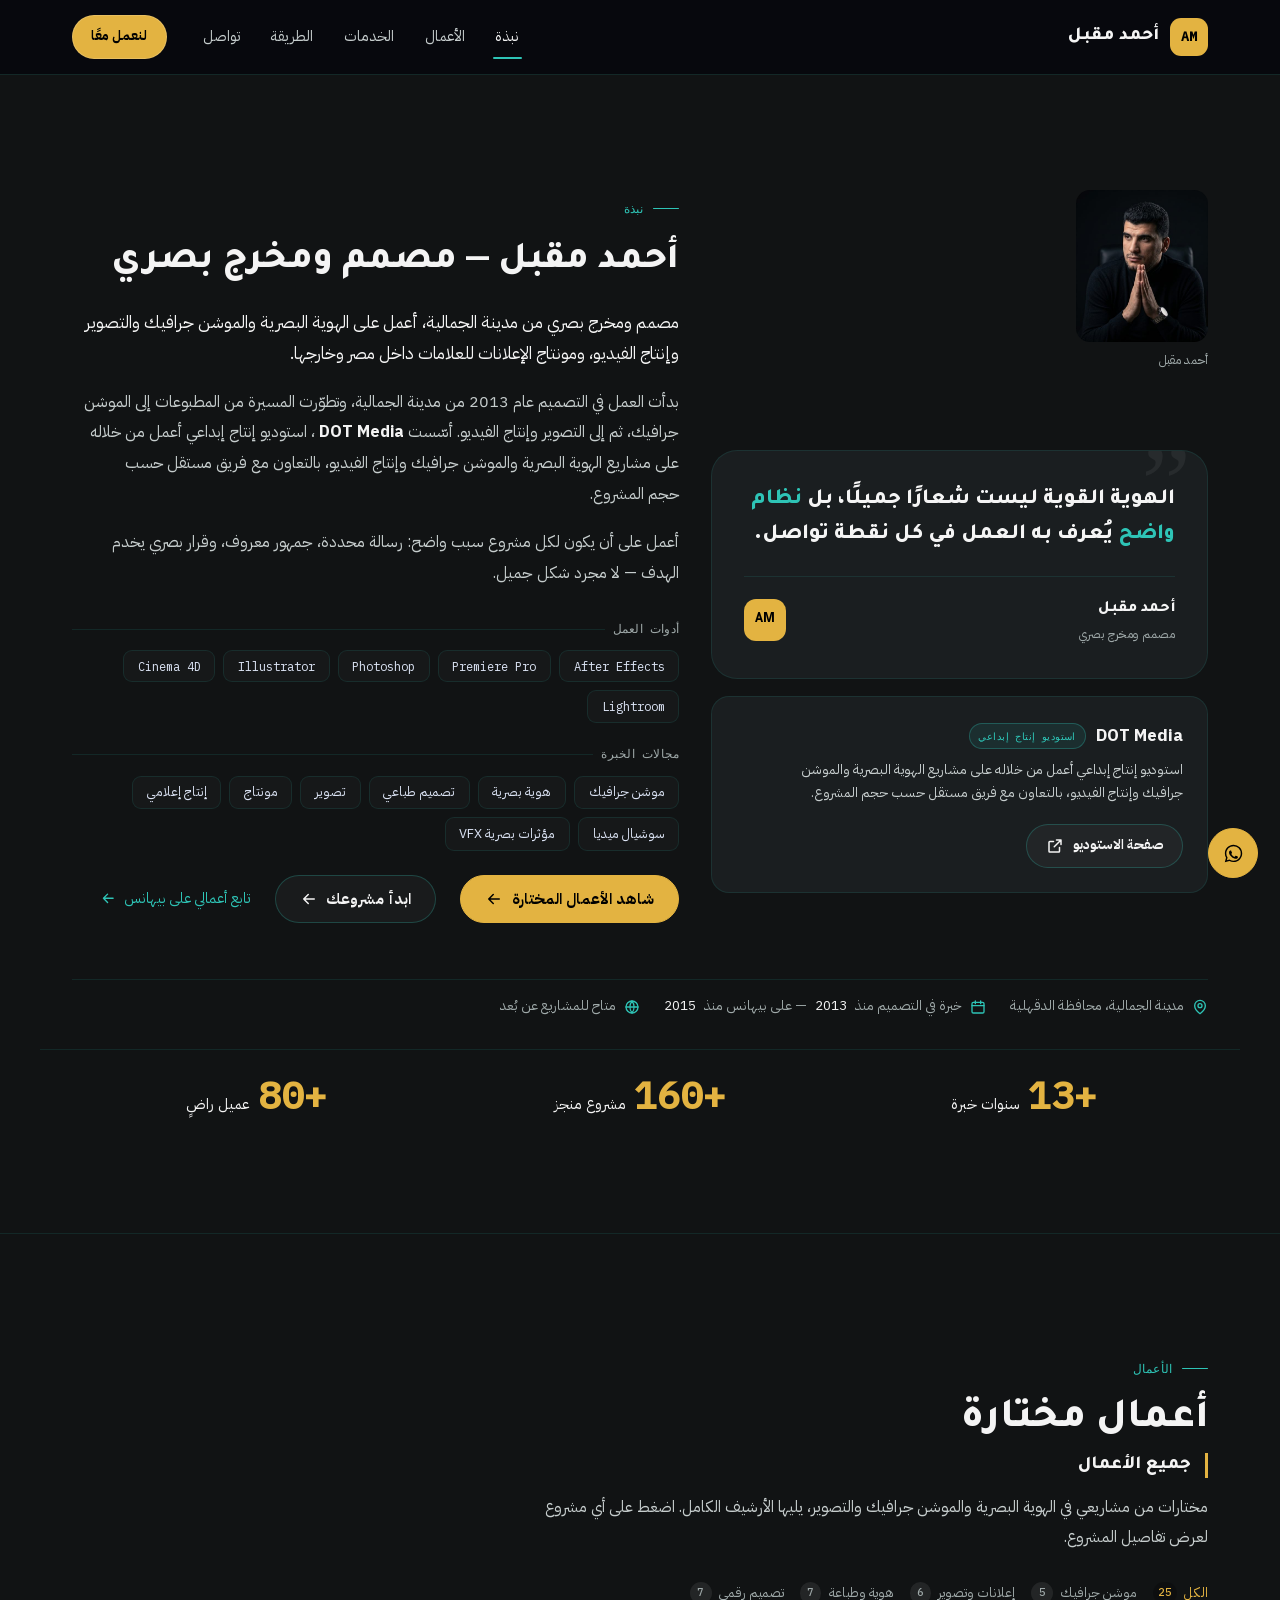
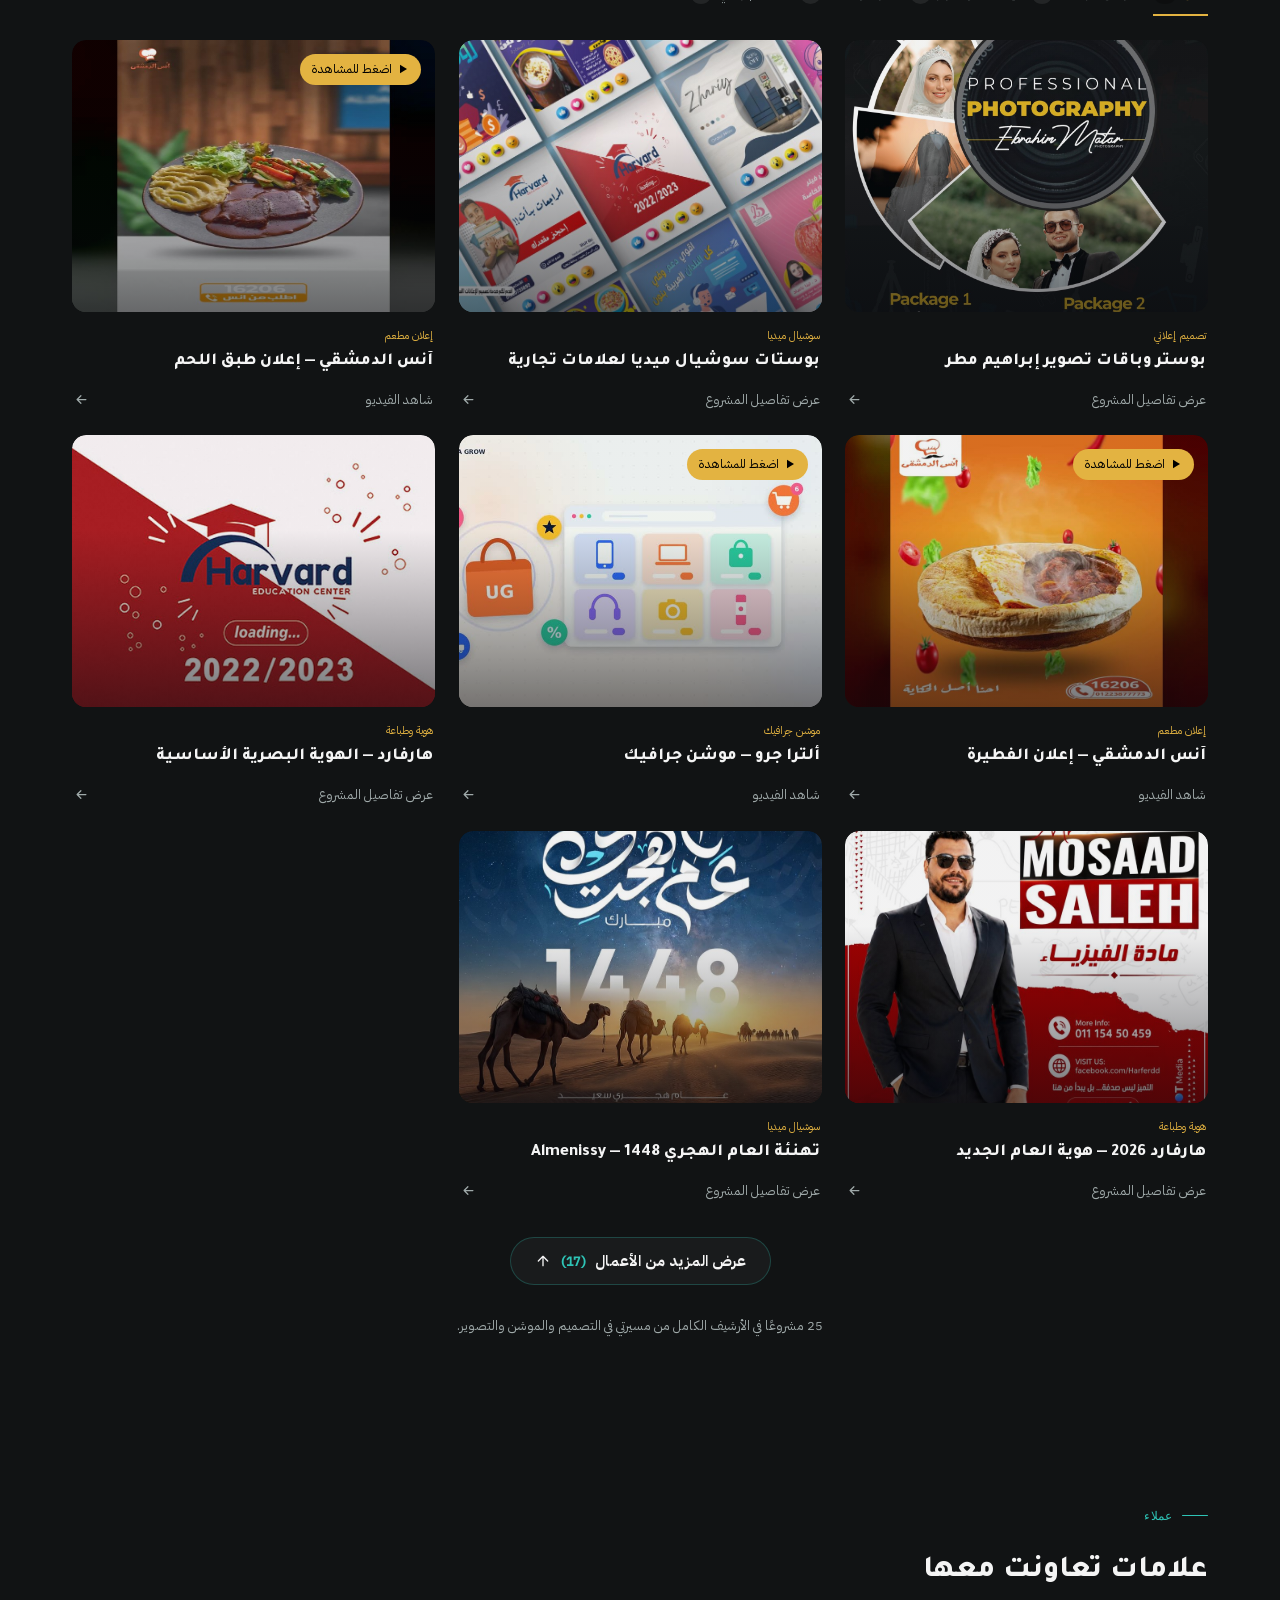
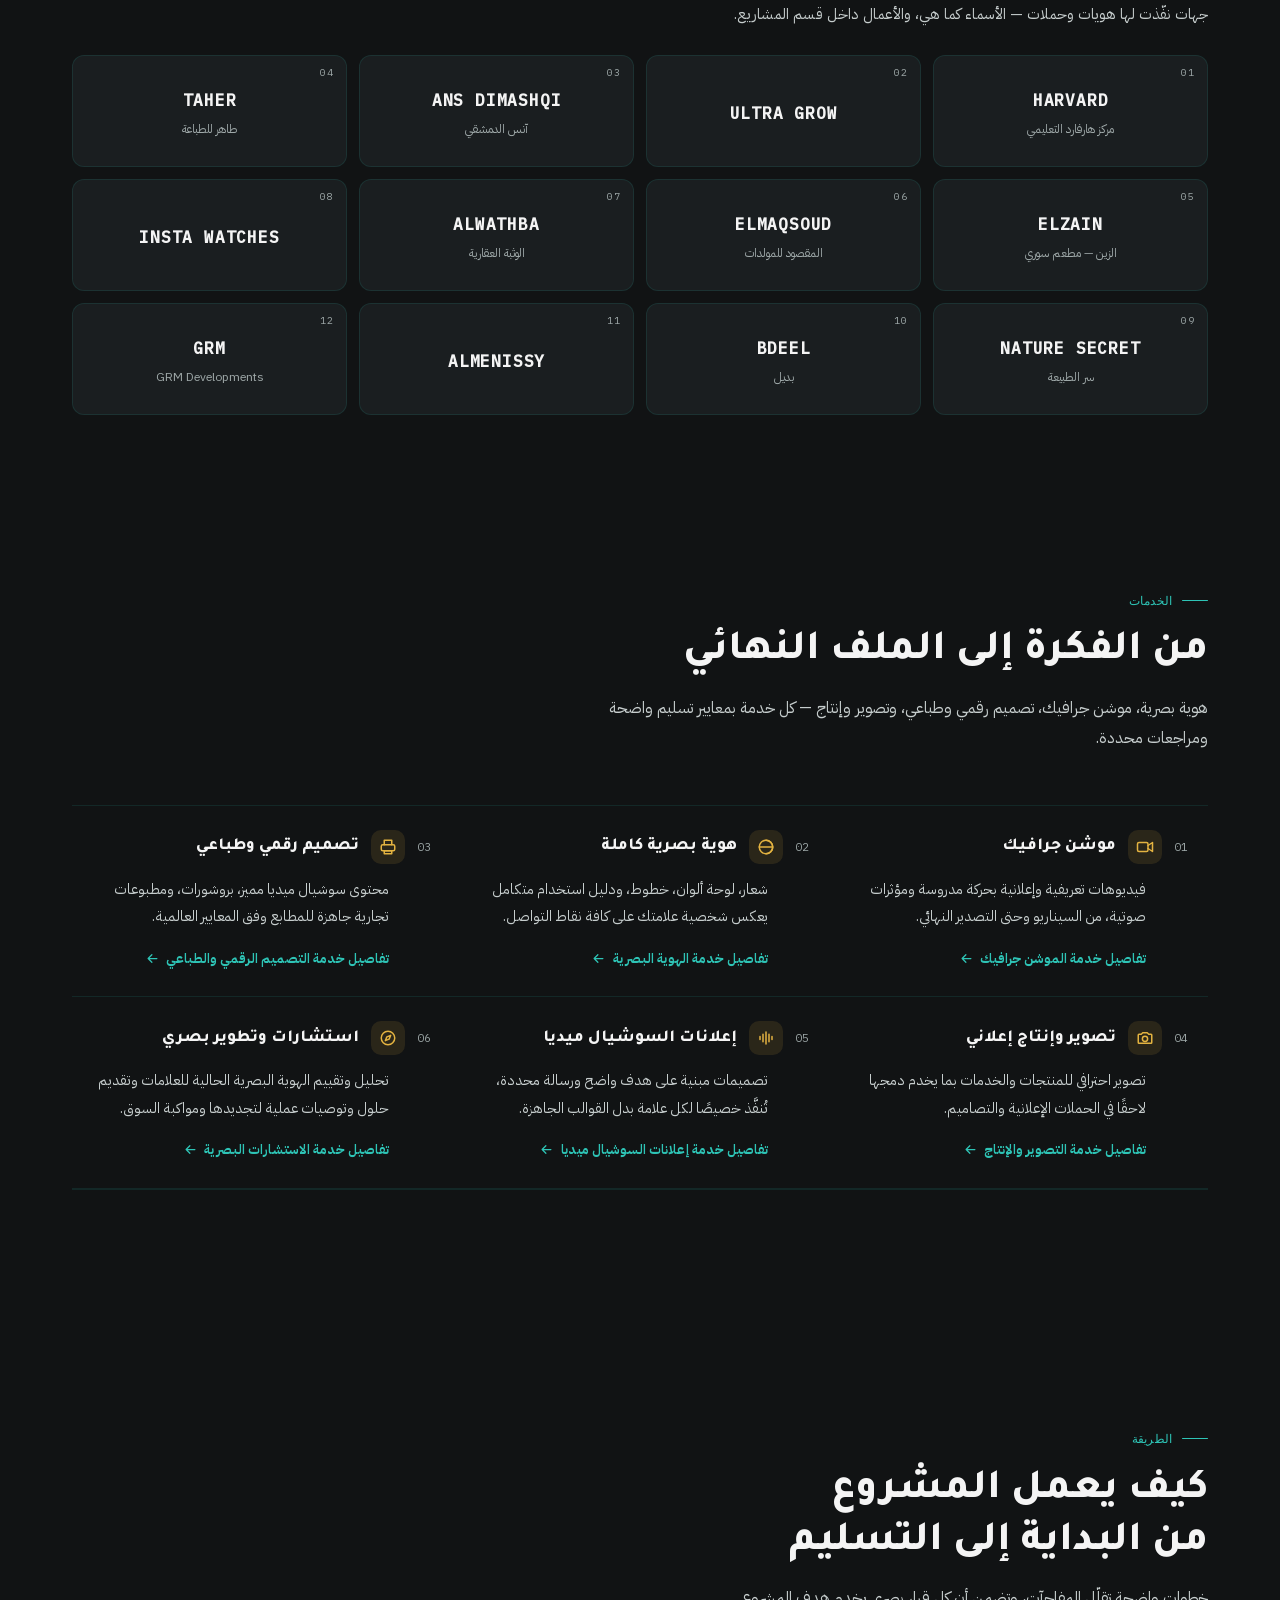
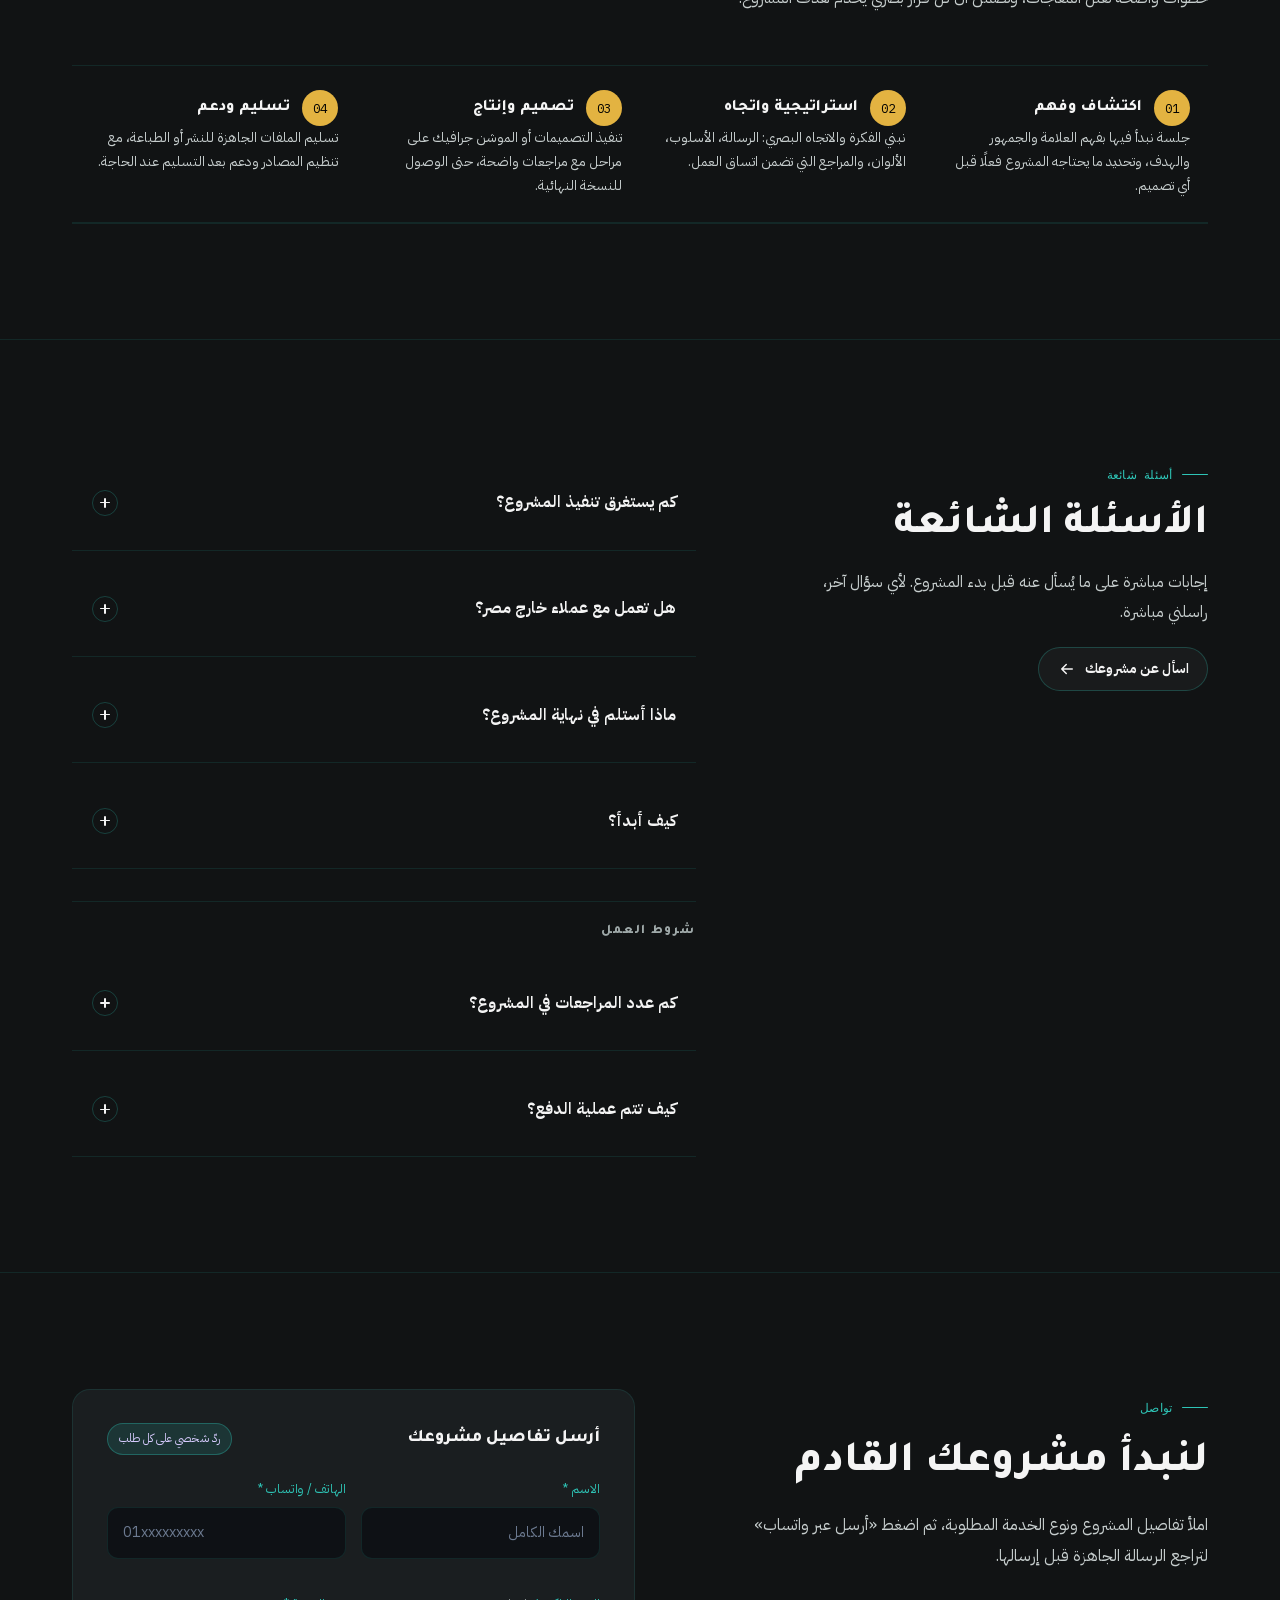
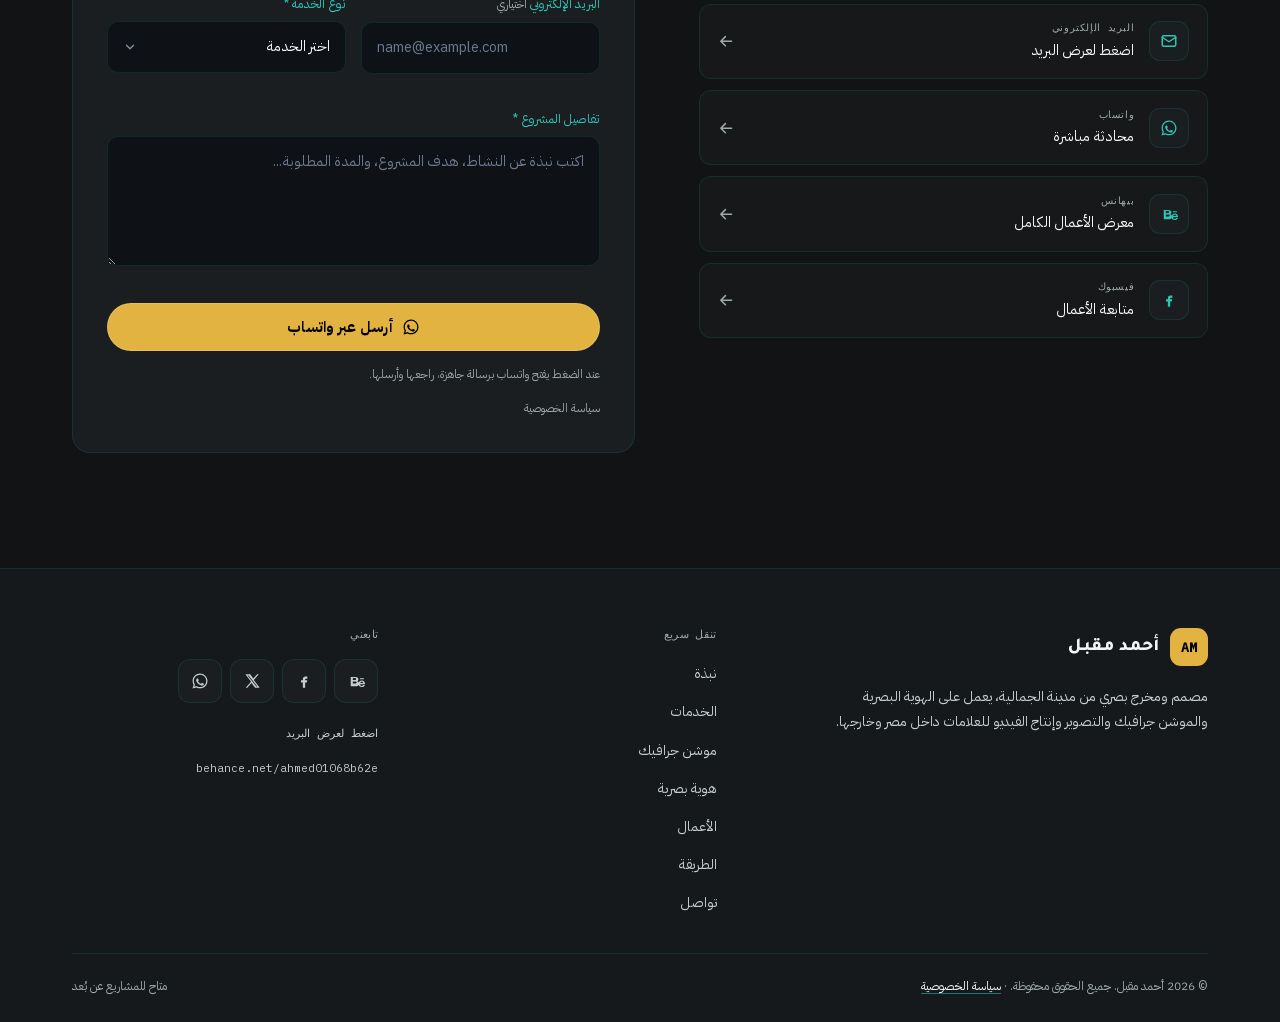
==== commit 7416996c: "QA: إصلاح حفظ الأدمن ومنع نشر مرجع مفقود وتطابق العداد" ====
--- a/index.html
+++ b/index.html
@@ -48,7 +48,7 @@
   <!-- Fonts -->
   <link rel="preload" href="assets/fonts/ibm-plex-sans-arabic-400-arabic.woff2" as="font" type="font/woff2" crossorigin>
   <link rel="preload" href="assets/fonts/tajawal-800-arabic.woff2" as="font" type="font/woff2" crossorigin>
-<link rel="stylesheet" href="css/style.css?v=18-d9ccd391">
+<link rel="stylesheet" href="css/style.css?v=18-51ceb60d">
 
   <noscript>
     <style>
@@ -60,9 +60,9 @@
 
   <!-- Structured data -->
 
-  <script src="js/data.js?v=18-d9ccd391" defer></script>
-  <script src="js/main.js?v=18-d9ccd391" defer></script>
-  <script src="js/webmcp.js?v=18-d9ccd391" defer></script>
+  <script src="js/data.js?v=18-51ceb60d" defer></script>
+  <script src="js/main.js?v=18-51ceb60d" defer></script>
+  <script src="js/webmcp.js?v=18-51ceb60d" defer></script>
 
   <script type="application/ld+json">
 {
@@ -276,7 +276,7 @@
       "@type": "ItemList",
       "@id": "https://ahmedmokbel99.github.io/#work",
       "name": "مشاريع مختارة",
-      "numberOfItems": 27,
+      "numberOfItems": 25,
       "itemListElement": [
         {
           "@type": "ListItem",
@@ -298,7 +298,7 @@
             "name": "بوستات سوشيال ميديا لعلامات تجارية",
             "url": "https://ahmedmokbel99.github.io/#project-f25",
             "genre": "سوشيال ميديا",
-            "description": "🎯 صناعة الهوية البصرية وتصميم حملات رقمية مبتكرة\n\nمجموعة من تصاميم السوشيال ميديا الإبداعية التي تم العمل عليها بعناية لعدة قطاعات حيوية (تعليمية، تجارية، طبية، ومطاعم)، بهدف تحويل الأفكار والخدمات إلى رسائل بصرية جذابة تؤسس لحضور رقمي قوي، وتُستخدم في المنشورات والحملات على منصات التواصل المختلفة.",
+            "description": "🎯 صناعة الهوية البصرية وتصميم حملات رقمية مبتكرة\n\nمجموعة من تصاميم السوشيال ميديا الإبداعية التي تم العمل عليها بعناية لعدة قطاعات حيوية (تعليمية، تجارية، طبية، ومطاعم)، بهدف تحويل الأفكار والخدمات إلى رسائل بصرية جذابة تؤسس لحضور رقمي قوي، ووتُستخدم في المنشورات والحملات على منصات التواصل المختلفة.",
             "image": "https://ahmedmokbel99.github.io/assets/projects/project-f25.jpg"
           }
         },
@@ -359,7 +359,7 @@
             "name": "هارفارد 2026 — هوية العام الجديد",
             "url": "https://ahmedmokbel99.github.io/#project-f24",
             "genre": "هوية وطباعة",
-            "description": "هوية بصرية لمركز هارفارد التعليمي، مبنية على الوضوح والثقة وسهولة التطبيق في المطبوعات والرقمي.",
+            "description": "هوية بصرية لمركز هارفارد التعليمي، مبنية على الوضوح والثقة وسهولة التطبيق في المطبوعات والرقمي. 2026",
             "image": "https://ahmedmokbel99.github.io/assets/projects/harvard-2026-new-year-identity.jpg"
           }
         },
@@ -579,38 +579,12 @@
           "position": 25,
           "item": {
             "@type": "CreativeWork",
-            "name": "ابن الباسل",
-            "url": "https://ahmedmokbel99.github.io/#project-f02",
-            "genre": "موشن جرافيك",
-            "description": "فيديو موشن جرافيك يقدّم «ابن الباسل» بأسلوب سينمائي وإيقاع بصري مشدود من أول ثانية.",
-            "sameAs": "https://www.behance.net/gallery/244097521/_",
-            "image": "https://ahmedmokbel99.github.io/assets/projects/ibn-albasel-motion-graphic.jpg"
-          }
-        },
-        {
-          "@type": "ListItem",
-          "position": 26,
-          "item": {
-            "@type": "CreativeWork",
             "name": "ULTRA GROW — النظام البصري",
             "url": "https://ahmedmokbel99.github.io/#project-f08",
             "genre": "هوية وطباعة",
             "description": "تطوير للنظام البصري لعلامة ULTRA GROW وتوسيع تطبيقاته عبر مختلف نقاط التواصل.",
             "sameAs": "https://www.behance.net/gallery/194077839/ULTRA-GROW-2",
             "image": "https://ahmedmokbel99.github.io/assets/projects/ultra-grow-2-brand-system.jpg"
-          }
-        },
-        {
-          "@type": "ListItem",
-          "position": 27,
-          "item": {
-            "@type": "CreativeWork",
-            "name": "سر الطبيعة",
-            "url": "https://ahmedmokbel99.github.io/#project-f12",
-            "genre": "تصميم رقمي",
-            "description": "تصميم إعلاني رقمي يستلهم الطبيعة في تكوين دافئ وجذاب يلفت الانتباه دون ازدحام بصري.",
-            "sameAs": "https://www.behance.net/gallery/194077227/_",
-            "image": "https://ahmedmokbel99.github.io/assets/projects/nature-secret-ad-design.jpg"
           }
         }
       ]
@@ -989,7 +963,7 @@
             <div class="work-subhead" id="allWorkHead" data-reveal>
               <h3 data-cms="workSection.allTitle">جميع الأعمال</h3>
             </div>
-            <p data-cms="workSection.lead">مختارات من مشاريعي في الهوية البصرية والموشن جرافيك والتصوير، يليها الأرشيف الكامل. اضغط على أي مشروع لعرض تفاصيله.</p>
+            <p data-cms="workSection.lead">مختارات من مشاريعي في الهوية البصرية والموشن جرافيك والتصوير، يليها الأرشيف الكامل. اضغط على أي مشروع لعرض تفاصيل المشروع.</p>
           </div>
         </div>
 
@@ -1718,36 +1692,6 @@
     aria-label="عرض تفاصيل مشروع تجربة موشن جرافيك — البدايات — موشن جرافيك"
   ></button>
 </article>
-<article id="project-f02" class="project is-deferred" data-reveal data-project-card="f02" data-category="motion">
-  <div class="project__media">
-    <img
-      src="assets/projects/ibn-albasel-motion-graphic-900.jpg"
-      srcset="assets/projects/ibn-albasel-motion-graphic-640.jpg 640w, assets/projects/ibn-albasel-motion-graphic-900.jpg 900w, assets/projects/ibn-albasel-motion-graphic.jpg 1600w"
-      sizes="(max-width: 680px) 100vw, (max-width: 1080px) 90vw, 60vw"
-      width="1600"
-      height="1200"
-      alt="ابن الباسل — موشن جرافيك"
-      loading="lazy"
-      decoding="async"
-    >
-
-    
-  </div>
-  <div class="project__body">
-    <span class="project__tag">موشن جرافيك</span>
-    <h3 class="project__title">ابن الباسل</h3>
-    <span class="project__more">
-      <span>عرض تفاصيل المشروع</span>
-      <svg class="icon" aria-hidden="true"><use href="#i-arrow-left"></use></svg>
-    </span>
-  </div>
-  <button
-    type="button"
-    class="project__open"
-    data-project-open="f02"
-    aria-label="عرض تفاصيل مشروع ابن الباسل — موشن جرافيك"
-  ></button>
-</article>
 <article id="project-f08" class="project is-deferred" data-reveal data-project-card="f08" data-category="brand">
   <div class="project__media">
     <img
@@ -1776,36 +1720,6 @@
     class="project__open"
     data-project-open="f08"
     aria-label="عرض تفاصيل مشروع ULTRA GROW — النظام البصري — هوية وطباعة"
-  ></button>
-</article>
-<article id="project-f12" class="project is-deferred" data-reveal data-project-card="f12" data-category="digital">
-  <div class="project__media">
-    <img
-      src="assets/projects/nature-secret-ad-design-900.jpg"
-      srcset="assets/projects/nature-secret-ad-design-640.jpg 640w, assets/projects/nature-secret-ad-design-900.jpg 900w, assets/projects/nature-secret-ad-design.jpg 1600w"
-      sizes="(max-width: 680px) 100vw, (max-width: 1080px) 90vw, 60vw"
-      width="1600"
-      height="1200"
-      alt="سر الطبيعة — تصميم رقمي"
-      loading="lazy"
-      decoding="async"
-    >
-
-    
-  </div>
-  <div class="project__body">
-    <span class="project__tag">تصميم رقمي</span>
-    <h3 class="project__title">سر الطبيعة</h3>
-    <span class="project__more">
-      <span>عرض تفاصيل المشروع</span>
-      <svg class="icon" aria-hidden="true"><use href="#i-arrow-left"></use></svg>
-    </span>
-  </div>
-  <button
-    type="button"
-    class="project__open"
-    data-project-open="f12"
-    aria-label="عرض تفاصيل مشروع سر الطبيعة — تصميم رقمي"
   ></button>
 </article>
 <!-- static-projects:end -->
@@ -1820,7 +1734,7 @@
         </noscript>
 
         <p class="work-note">
-          <span id="workTotal">27</span> <span data-cms="workSection.note">مشروعًا في الأرشيف الكامل من مسيرتي في التصميم والموشن والتصوير.</span>
+          <span id="workTotal">25</span> <span data-cms="workSection.note">مشروعًا في الأرشيف الكامل من مسيرتي في التصميم والموشن والتصوير.</span>
         </p>
       </div>
     </section>
@@ -2439,7 +2353,7 @@
             <svg class="icon" aria-hidden="true"><use href="#i-arrow-right"></use></svg>
             السابق
           </button>
-          <span class="dialog-nav__count" id="dialogCount">1 / 27</span>
+          <span class="dialog-nav__count" id="dialogCount">1 / 25</span>
           <button class="dialog-nav__btn" id="dialogNext" type="button">
             التالي
             <svg class="icon" aria-hidden="true"><use href="#i-arrow-left"></use></svg>
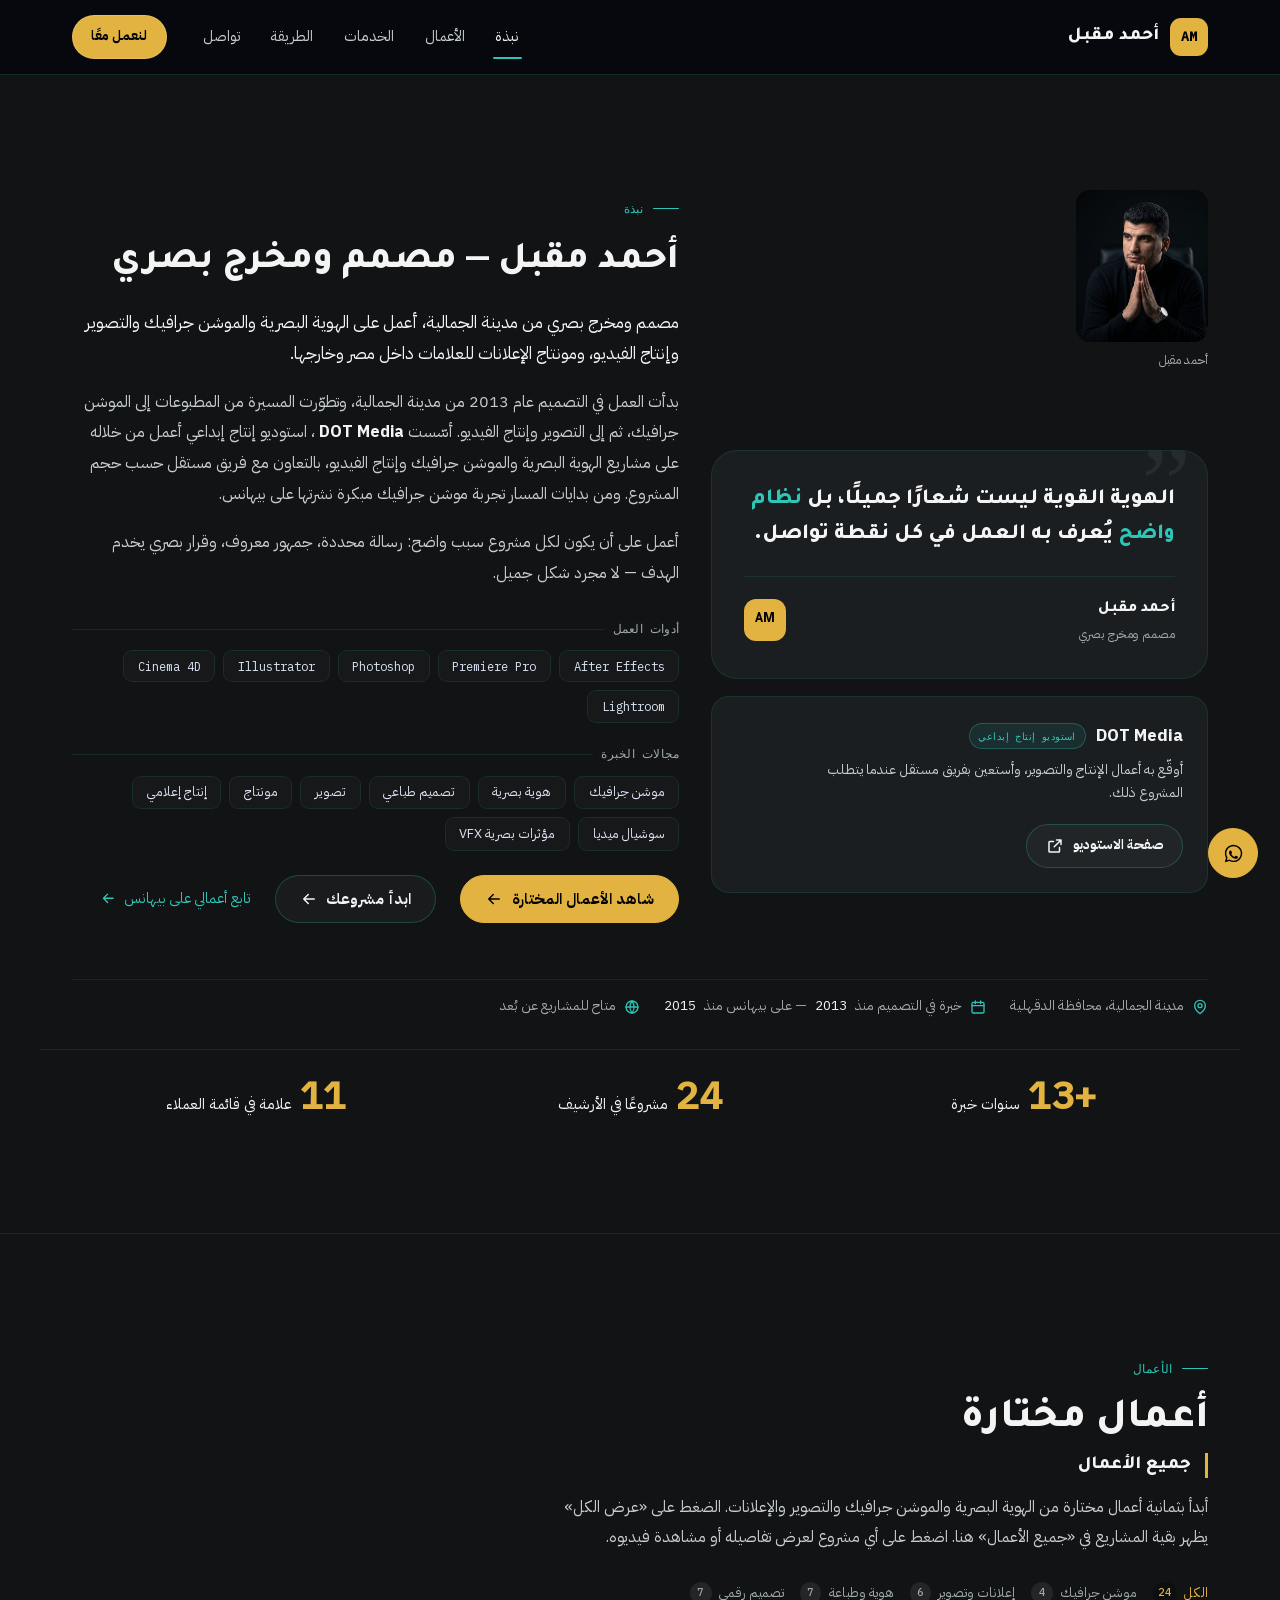
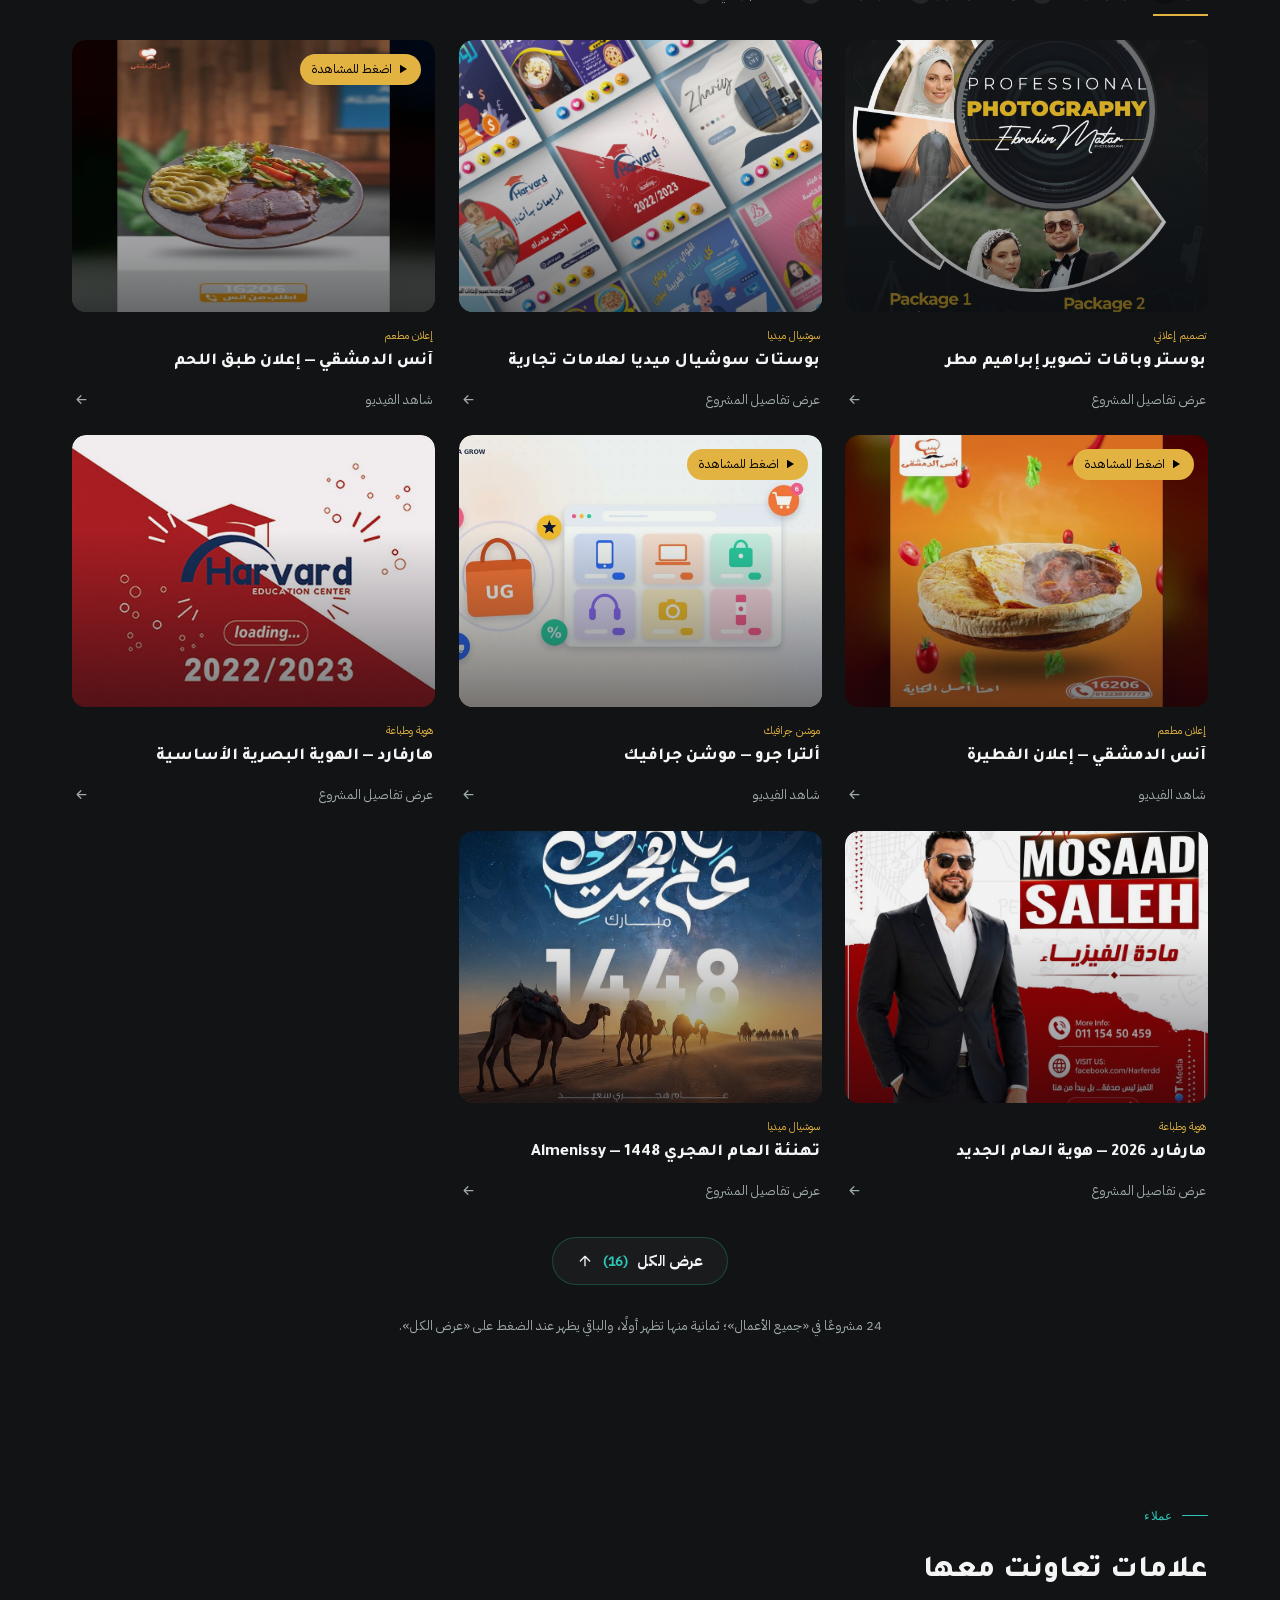
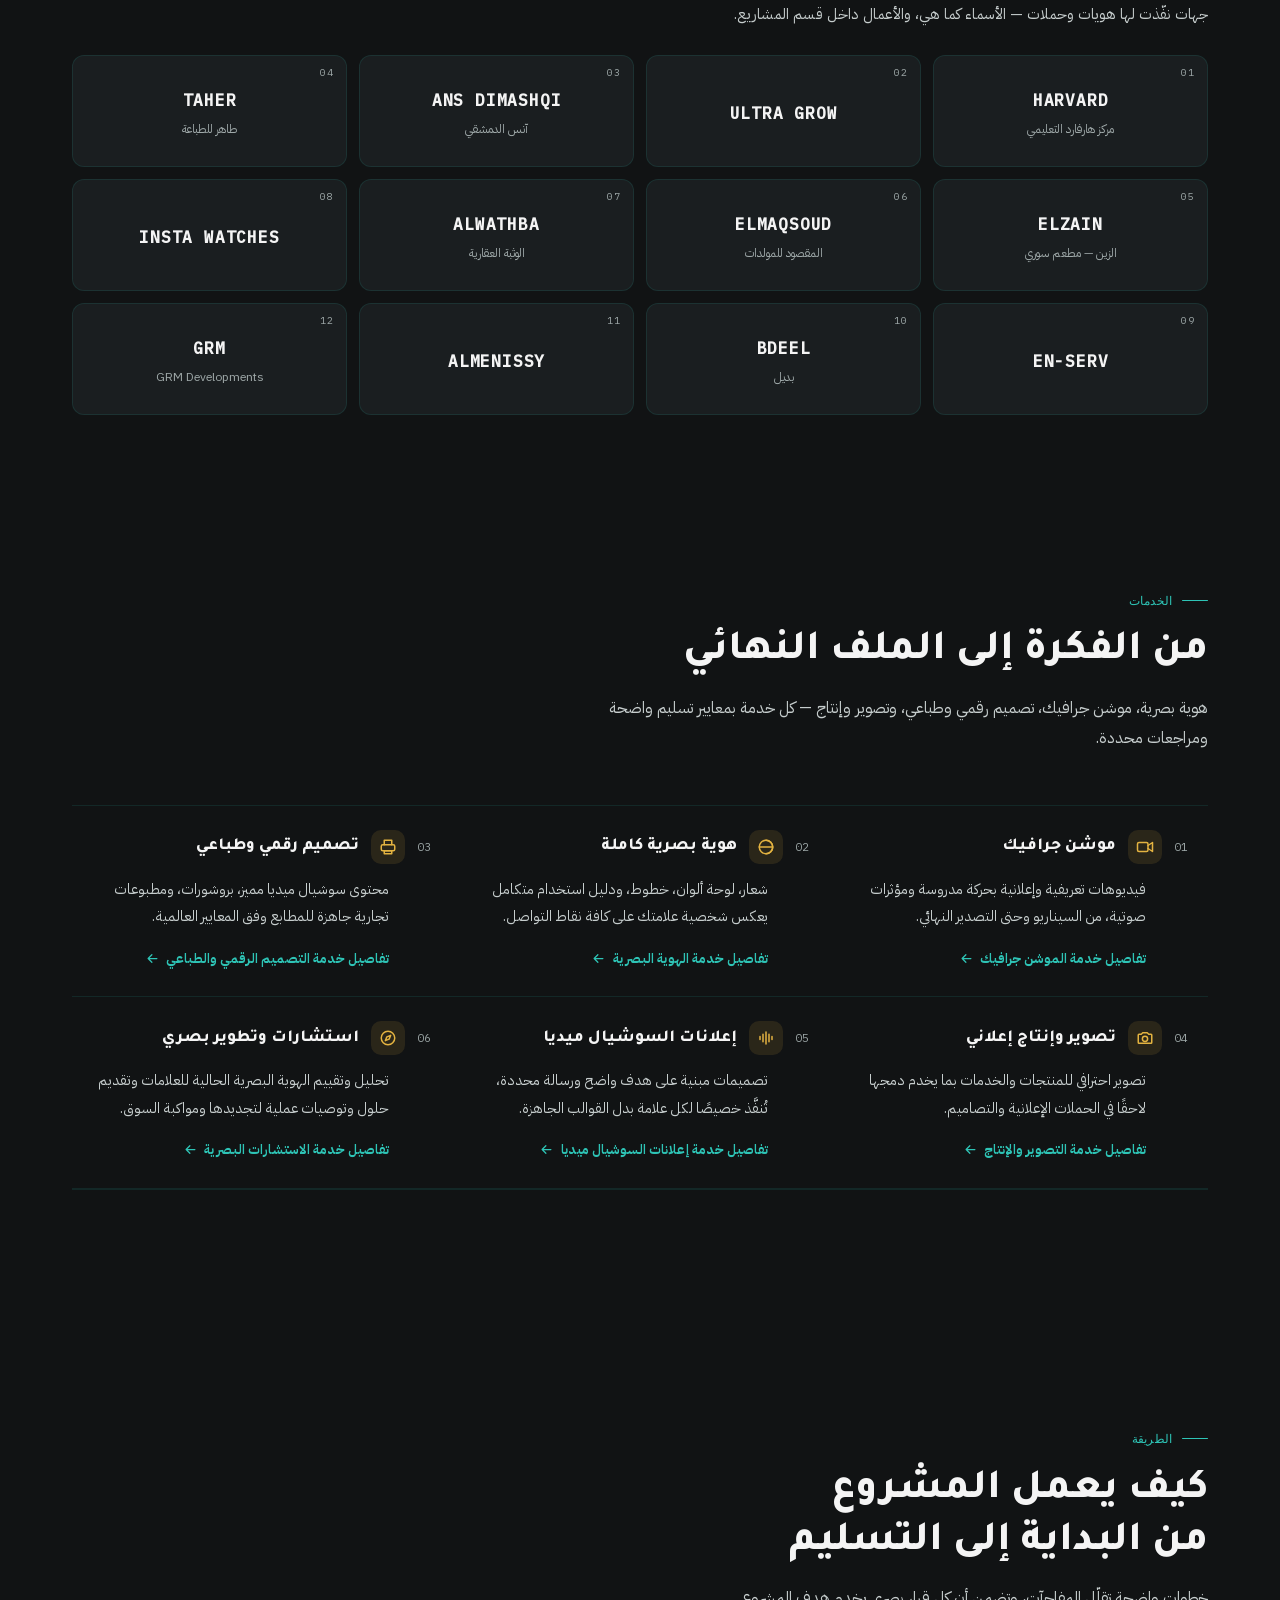
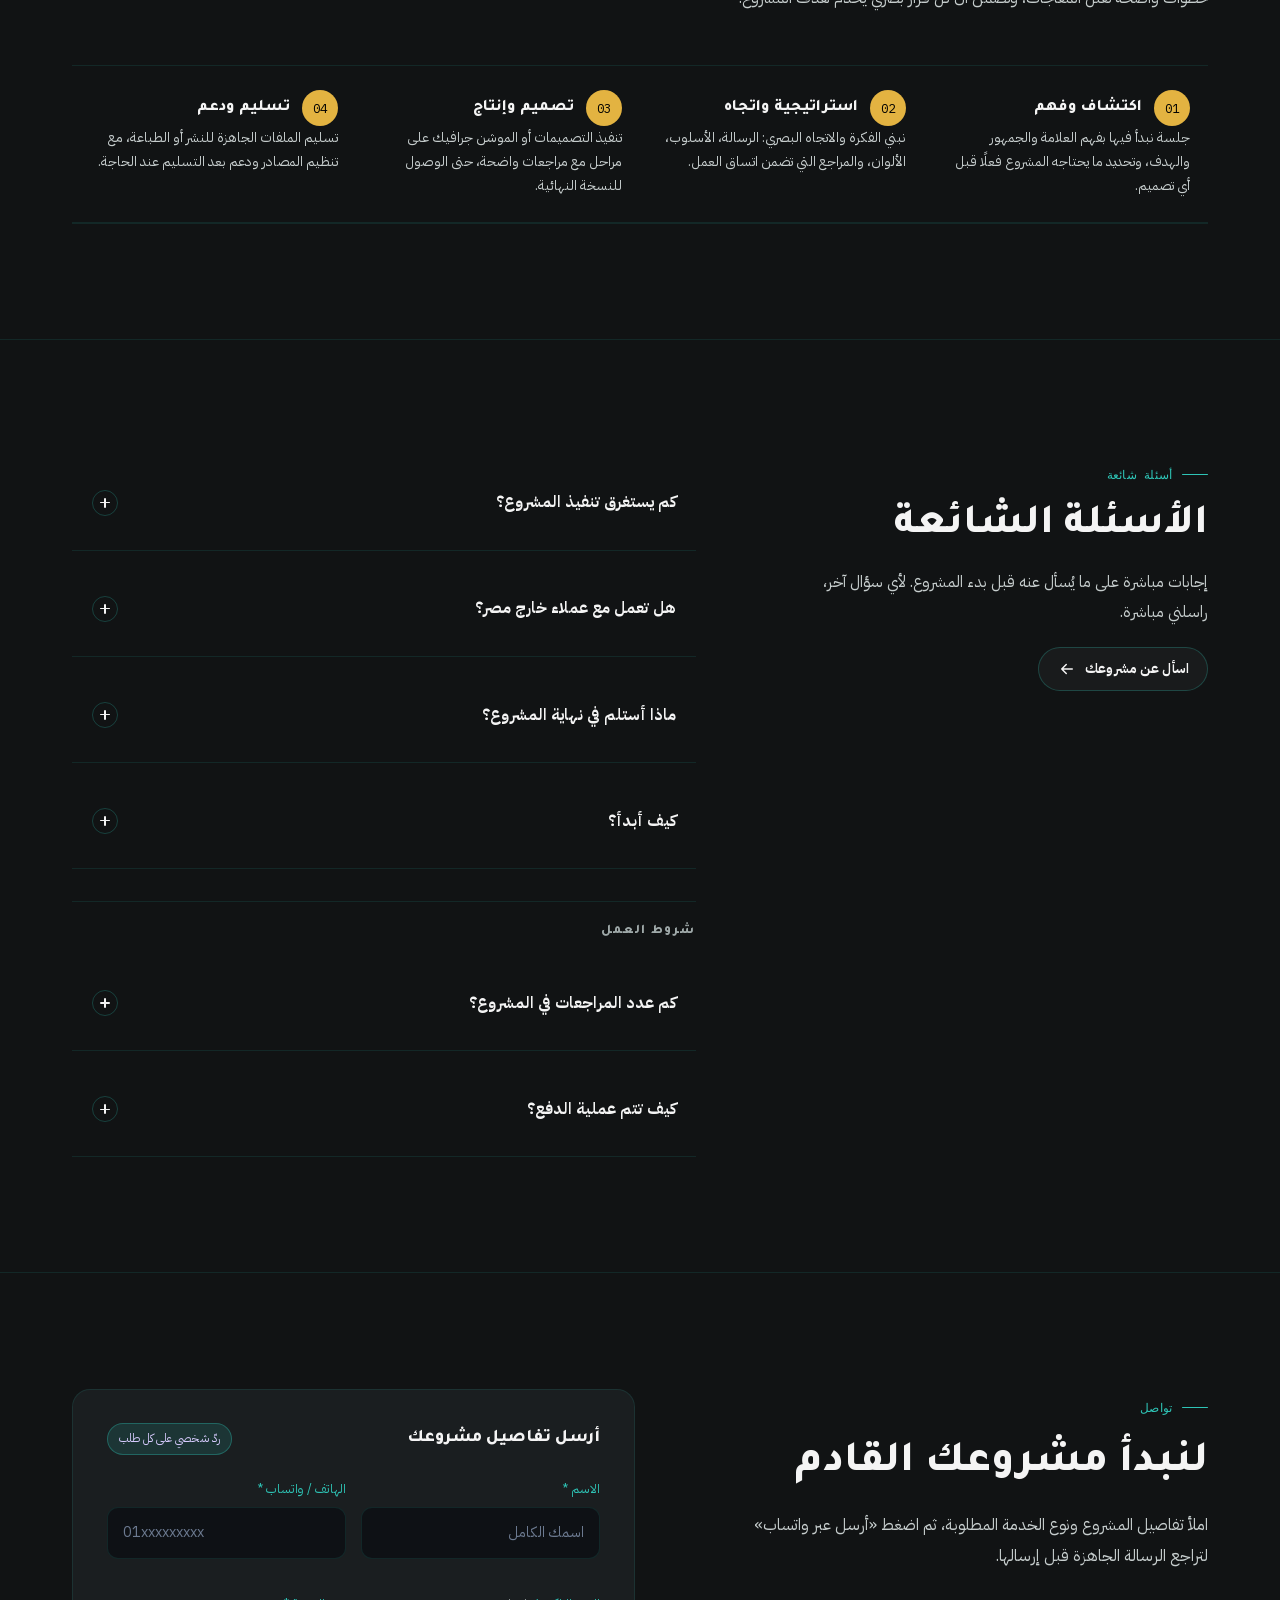
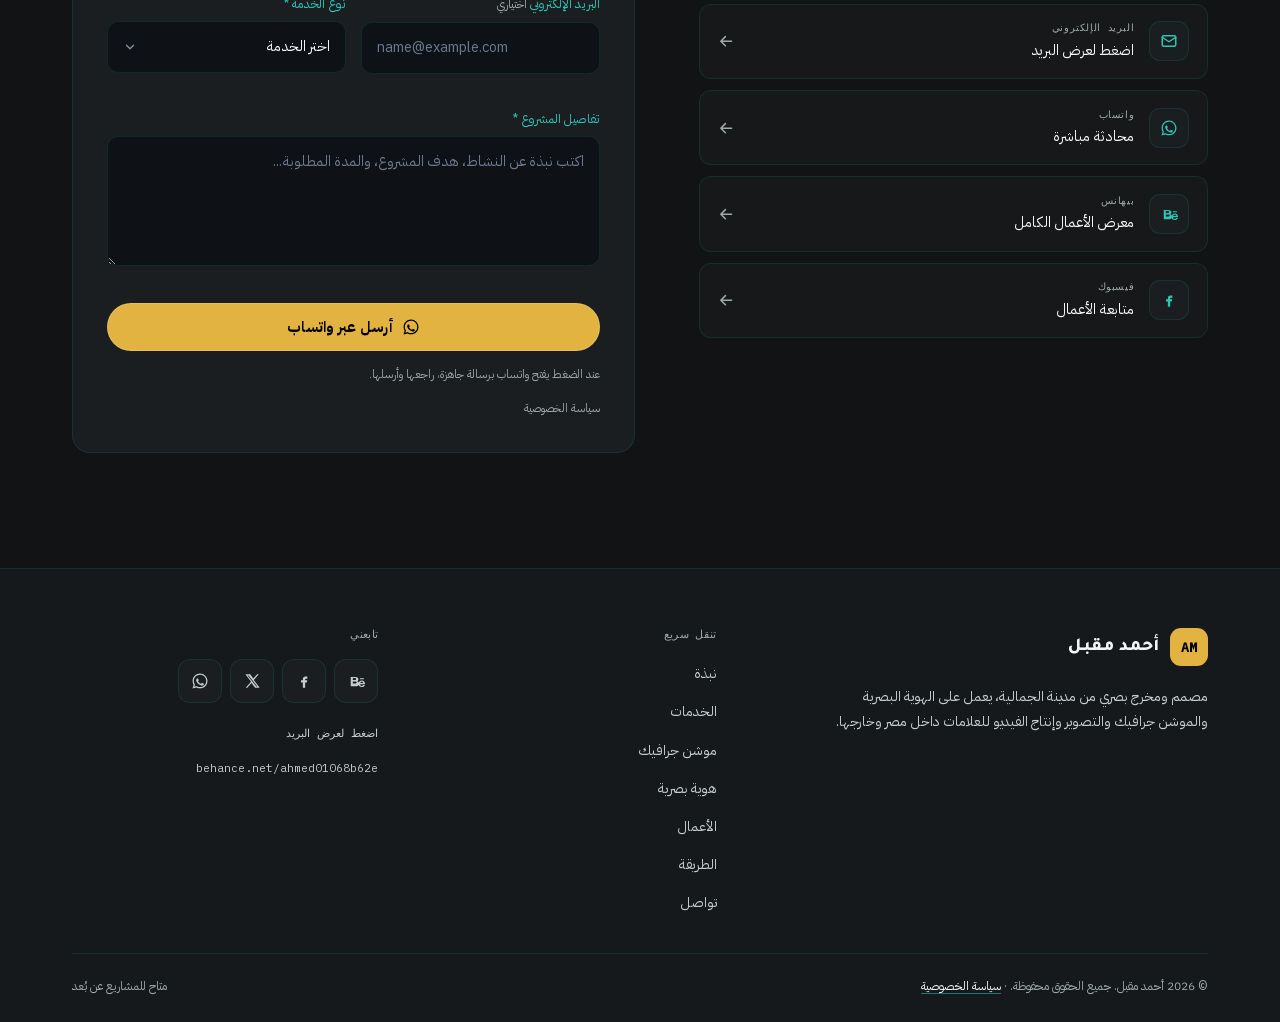
==== commit 1e684dae: "تحسين المصداقية: مختارات أوضح، واتساب لكل الخدمات، وروابط مشاريع دقيقة" ====
--- a/index.html
+++ b/index.html
@@ -48,7 +48,7 @@
   <!-- Fonts -->
   <link rel="preload" href="assets/fonts/ibm-plex-sans-arabic-400-arabic.woff2" as="font" type="font/woff2" crossorigin>
   <link rel="preload" href="assets/fonts/tajawal-800-arabic.woff2" as="font" type="font/woff2" crossorigin>
-<link rel="stylesheet" href="css/style.css?v=18-51ceb60d">
+<link rel="stylesheet" href="css/style.css?v=18-25dc5c04">
 
   <noscript>
     <style>
@@ -60,9 +60,9 @@
 
   <!-- Structured data -->
 
-  <script src="js/data.js?v=18-51ceb60d" defer></script>
-  <script src="js/main.js?v=18-51ceb60d" defer></script>
-  <script src="js/webmcp.js?v=18-51ceb60d" defer></script>
+  <script src="js/data.js?v=18-25dc5c04" defer></script>
+  <script src="js/main.js?v=18-25dc5c04" defer></script>
+  <script src="js/webmcp.js?v=18-25dc5c04" defer></script>
 
   <script type="application/ld+json">
 {
@@ -73,7 +73,7 @@
       "@id": "https://ahmedmokbel99.github.io/#person",
       "name": "أحمد مقبل",
       "jobTitle": "مصمم ومخرج بصري",
-      "description": "مصمم ومخرج بصري من مدينة الجمالية، محافظة الدقهلية، ومؤسس DOT Media. استوديو إنتاج إبداعي أعمل من خلاله على مشاريع الهوية البصرية والموشن جرافيك وإنتاج الفيديو، بالتعاون مع فريق مستقل حسب حجم المشروع.",
+      "description": "مصمم ومخرج بصري من مدينة الجمالية، محافظة الدقهلية، ومؤسس DOT Media. استوديو إنتاج إبداعي أسّسته للعمل على مشاريع الهوية والموشن والفيديو، بالتعاون مع فريق مستقل بحسب حجم المشروع.",
       "url": "https://ahmedmokbel99.github.io/",
       "image": "https://ahmedmokbel99.github.io/assets/ahmed-mokbel.jpg",
       "telephone": "+201228084197",
@@ -87,7 +87,7 @@
         "@id": "https://ahmedmokbel99.github.io/#organization",
         "@type": "Organization",
         "name": "DOT Media",
-        "description": "استوديو إنتاج إبداعي أعمل من خلاله على مشاريع الهوية البصرية والموشن جرافيك وإنتاج الفيديو، بالتعاون مع فريق مستقل حسب حجم المشروع.",
+        "description": "استوديو إنتاج إبداعي أسّسته للعمل على مشاريع الهوية والموشن والفيديو، بالتعاون مع فريق مستقل بحسب حجم المشروع.",
         "url": "https://www.facebook.com/profile.php?id=61581319508233"
       },
       "sameAs": [
@@ -110,7 +110,7 @@
       "@type": "Organization",
       "@id": "https://ahmedmokbel99.github.io/#organization",
       "name": "DOT Media",
-      "description": "استوديو إنتاج إبداعي أعمل من خلاله على مشاريع الهوية البصرية والموشن جرافيك وإنتاج الفيديو، بالتعاون مع فريق مستقل حسب حجم المشروع.",
+      "description": "استوديو إنتاج إبداعي أسّسته للعمل على مشاريع الهوية والموشن والفيديو، بالتعاون مع فريق مستقل بحسب حجم المشروع.",
       "url": "https://www.facebook.com/profile.php?id=61581319508233",
       "founder": {
         "@id": "https://ahmedmokbel99.github.io/#person"
@@ -276,7 +276,7 @@
       "@type": "ItemList",
       "@id": "https://ahmedmokbel99.github.io/#work",
       "name": "مشاريع مختارة",
-      "numberOfItems": 25,
+      "numberOfItems": 24,
       "itemListElement": [
         {
           "@type": "ListItem",
@@ -564,19 +564,6 @@
         {
           "@type": "ListItem",
           "position": 24,
-          "item": {
-            "@type": "CreativeWork",
-            "name": "تجربة موشن جرافيك — البدايات",
-            "url": "https://ahmedmokbel99.github.io/#project-f04",
-            "genre": "موشن جرافيك",
-            "description": "من أوائل مشاريع الموشن جرافيك التي نفذتها؛ بداية المسار في التحريك والتصميم الحركي.",
-            "sameAs": "https://www.behance.net/gallery/119428049/_",
-            "image": "https://ahmedmokbel99.github.io/assets/projects/first-motion-graphics-work.jpg"
-          }
-        },
-        {
-          "@type": "ListItem",
-          "position": 25,
           "item": {
             "@type": "CreativeWork",
             "name": "ULTRA GROW — النظام البصري",
@@ -873,7 +860,7 @@
                 <div class="agency-card__title" data-cms="about.agencyTitle">DOT Media</div>
                 <span data-cms="about.agencyTagline">استوديو إنتاج إبداعي</span>
               </div>
-              <p data-cms="about.agencyDesc">استوديو إنتاج إبداعي أعمل من خلاله على مشاريع الهوية البصرية والموشن جرافيك وإنتاج الفيديو، بالتعاون مع فريق مستقل حسب حجم المشروع.</p>
+              <p data-cms="about.agencyDesc">أوقّع به أعمال الإنتاج والتصوير، وأستعين بفريق مستقل عندما يتطلب المشروع ذلك.</p>
             </div>
             <a class="btn btn--ghost btn--sm" data-link="agency" href="https://www.facebook.com/profile.php?id=61581319508233" target="_blank" rel="noopener noreferrer">
               <span data-cms="about.agencyCta">صفحة الاستوديو</span>
@@ -889,7 +876,7 @@
           <p data-reveal>
             <span data-cms="about.p1a">بدأت العمل في التصميم عام 2013 من مدينة الجمالية، وتطوّرت المسيرة من المطبوعات إلى الموشن جرافيك، ثم إلى التصوير وإنتاج الفيديو. أسّست</span>
             <strong data-cms="about.p1strong">DOT Media</strong>
-            <span data-cms="about.p1b">، استوديو إنتاج إبداعي أعمل من خلاله على مشاريع الهوية البصرية والموشن جرافيك وإنتاج الفيديو، بالتعاون مع فريق مستقل حسب حجم المشروع.</span>
+            <span data-cms="about.p1b">، استوديو إنتاج إبداعي أعمل من خلاله على مشاريع الهوية البصرية والموشن جرافيك وإنتاج الفيديو، بالتعاون مع فريق مستقل حسب حجم المشروع. ومن بدايات المسار تجربة موشن جرافيك مبكرة نشرتها على بيهانس.</span>
           </p>
           <p data-reveal data-cms="about.p2">أعمل على أن يكون لكل مشروع سبب واضح: رسالة محددة، جمهور معروف، وقرار بصري يخدم الهدف — لا مجرد شكل جميل.</p>
 
@@ -942,12 +929,12 @@
             <span class="stat__label">سنوات خبرة</span>
           </div>
           <div class="stat">
-            <span class="stat__value" data-count="160" data-suffix="+">160+</span>
-            <span class="stat__label">مشروع منجز</span>
+            <span class="stat__value" data-count="24" data-suffix="">24</span>
+            <span class="stat__label">مشروعًا في الأرشيف</span>
           </div>
           <div class="stat">
-            <span class="stat__value" data-count="80" data-suffix="+">80+</span>
-            <span class="stat__label">عميل راضٍ</span>
+            <span class="stat__value" data-count="11" data-suffix="">11</span>
+            <span class="stat__label">علامة في قائمة العملاء</span>
           </div>
 <!-- stats:end -->
       </div>
@@ -963,7 +950,7 @@
             <div class="work-subhead" id="allWorkHead" data-reveal>
               <h3 data-cms="workSection.allTitle">جميع الأعمال</h3>
             </div>
-            <p data-cms="workSection.lead">مختارات من مشاريعي في الهوية البصرية والموشن جرافيك والتصوير، يليها الأرشيف الكامل. اضغط على أي مشروع لعرض تفاصيل المشروع.</p>
+            <p data-cms="workSection.lead">أبدأ بثمانية أعمال مختارة من الهوية البصرية والموشن جرافيك والتصوير والإعلانات. الضغط على «عرض الكل» يظهر بقية المشاريع في «جميع الأعمال» هنا. اضغط على أي مشروع لعرض تفاصيله أو مشاهدة فيديوه.</p>
           </div>
         </div>
 
@@ -1059,7 +1046,7 @@
     type="button"
     class="project__open"
     data-project-open="f03"
-    aria-label="عرض تفاصيل مشروع آنس الدمشقي — إعلان طبق اللحم — إعلان مطعم"
+    aria-label="شاهد فيديو مشروع آنس الدمشقي — إعلان طبق اللحم — إعلان مطعم"
   ></button>
 </article>
 <article id="project-f21" class="project project--video" data-reveal data-project-card="f21" data-category="ads">
@@ -1089,7 +1076,7 @@
     type="button"
     class="project__open"
     data-project-open="f21"
-    aria-label="عرض تفاصيل مشروع آنس الدمشقي — إعلان الفطيرة — إعلان مطعم"
+    aria-label="شاهد فيديو مشروع آنس الدمشقي — إعلان الفطيرة — إعلان مطعم"
   ></button>
 </article>
 <article id="project-f27" class="project project--video" data-reveal data-project-card="f27" data-category="motion">
@@ -1119,7 +1106,7 @@
     type="button"
     class="project__open"
     data-project-open="f27"
-    aria-label="عرض تفاصيل مشروع ألترا جرو — موشن جرافيك"
+    aria-label="شاهد فيديو مشروع ألترا جرو — موشن جرافيك"
   ></button>
 </article>
 <article id="project-f06" class="project" data-reveal data-project-card="f06" data-category="brand">
@@ -1449,7 +1436,7 @@
     type="button"
     class="project__open"
     data-project-open="f16"
-    aria-label="عرض تفاصيل مشروع EN-SERV — تحريك شعار"
+    aria-label="شاهد فيديو مشروع EN-SERV — تحريك شعار"
   ></button>
 </article>
 <article id="project-f20" class="project project--video is-deferred" data-reveal data-project-card="f20" data-category="ads">
@@ -1479,7 +1466,7 @@
     type="button"
     class="project__open"
     data-project-open="f20"
-    aria-label="عرض تفاصيل مشروع الوثبة العقارية — مشروع سكني — إعلان عقاري"
+    aria-label="شاهد فيديو مشروع الوثبة العقارية — مشروع سكني — إعلان عقاري"
   ></button>
 </article>
 <article id="project-f19" class="project project--video is-deferred" data-reveal data-project-card="f19" data-category="ads">
@@ -1509,7 +1496,7 @@
     type="button"
     class="project__open"
     data-project-open="f19"
-    aria-label="عرض تفاصيل مشروع بديل — إعلان سيارة — إعلان سيارات"
+    aria-label="شاهد فيديو مشروع بديل — إعلان سيارة — إعلان سيارات"
   ></button>
 </article>
 <article id="project-f18" class="project project--video is-deferred" data-reveal data-project-card="f18" data-category="ads">
@@ -1539,7 +1526,7 @@
     type="button"
     class="project__open"
     data-project-open="f18"
-    aria-label="عرض تفاصيل مشروع المقصود للمولدات — إعلان الشركة — إعلان شركة"
+    aria-label="شاهد فيديو مشروع المقصود للمولدات — إعلان الشركة — إعلان شركة"
   ></button>
 </article>
 <article id="project-f17" class="project project--video is-deferred" data-reveal data-project-card="f17" data-category="ads">
@@ -1569,7 +1556,7 @@
     type="button"
     class="project__open"
     data-project-open="f17"
-    aria-label="عرض تفاصيل مشروع الزين — مطعم سوري — تصوير ومونتاج"
+    aria-label="شاهد فيديو مشروع الزين — مطعم سوري — تصوير ومونتاج"
   ></button>
 </article>
 <article id="project-f15" class="project project--video is-deferred" data-reveal data-project-card="f15" data-category="motion">
@@ -1599,7 +1586,7 @@
     type="button"
     class="project__open"
     data-project-open="f15"
-    aria-label="عرض تفاصيل مشروع ألهاكم التكاثر — الشيخ أمجد سمير — موشن جرافيك"
+    aria-label="شاهد فيديو مشروع ألهاكم التكاثر — الشيخ أمجد سمير — موشن جرافيك"
   ></button>
 </article>
 <article id="project-f14" class="project project--video is-deferred" data-reveal data-project-card="f14" data-category="motion">
@@ -1629,7 +1616,7 @@
     type="button"
     class="project__open"
     data-project-open="f14"
-    aria-label="عرض تفاصيل مشروع البدايات — ياسر الحزيمي — موشن جرافيك"
+    aria-label="شاهد فيديو مشروع البدايات — ياسر الحزيمي — موشن جرافيك"
   ></button>
 </article>
 <article id="project-f05" class="project is-deferred" data-reveal data-project-card="f05" data-category="brand">
@@ -1662,36 +1649,6 @@
     aria-label="عرض تفاصيل مشروع طاهر للطباعة — هوية وطباعة"
   ></button>
 </article>
-<article id="project-f04" class="project is-deferred" data-reveal data-project-card="f04" data-category="motion">
-  <div class="project__media">
-    <img
-      src="assets/projects/first-motion-graphics-work-900.jpg"
-      srcset="assets/projects/first-motion-graphics-work-640.jpg 640w, assets/projects/first-motion-graphics-work-900.jpg 900w, assets/projects/first-motion-graphics-work.jpg 1600w"
-      sizes="(max-width: 680px) 100vw, (max-width: 1080px) 90vw, 60vw"
-      width="1600"
-      height="1200"
-      alt="تجربة موشن جرافيك من بدايات المسار — موشن جرافيك"
-      loading="lazy"
-      decoding="async"
-    >
-
-    
-  </div>
-  <div class="project__body">
-    <span class="project__tag">موشن جرافيك</span>
-    <h3 class="project__title">تجربة موشن جرافيك — البدايات</h3>
-    <span class="project__more">
-      <span>عرض تفاصيل المشروع</span>
-      <svg class="icon" aria-hidden="true"><use href="#i-arrow-left"></use></svg>
-    </span>
-  </div>
-  <button
-    type="button"
-    class="project__open"
-    data-project-open="f04"
-    aria-label="عرض تفاصيل مشروع تجربة موشن جرافيك — البدايات — موشن جرافيك"
-  ></button>
-</article>
 <article id="project-f08" class="project is-deferred" data-reveal data-project-card="f08" data-category="brand">
   <div class="project__media">
     <img
@@ -1734,7 +1691,7 @@
         </noscript>
 
         <p class="work-note">
-          <span id="workTotal">25</span> <span data-cms="workSection.note">مشروعًا في الأرشيف الكامل من مسيرتي في التصميم والموشن والتصوير.</span>
+          <span id="workTotal">24</span> <span data-cms="workSection.note">مشروعًا في «جميع الأعمال»؛ ثمانية منها تظهر أولًا، والباقي يظهر عند الضغط على «عرض الكل».</span>
         </p>
       </div>
     </section>
@@ -1780,8 +1737,7 @@
             <span class="client__wordmark" lang="en" dir="ltr">INSTA WATCHES</span>
           </li>
           <li class="client">
-            <span class="client__wordmark" lang="en" dir="ltr" aria-hidden="true">NATURE SECRET</span>
-            <span class="client__name">سر الطبيعة</span>
+            <span class="client__wordmark" lang="en" dir="ltr">EN-SERV</span>
           </li>
           <li class="client">
             <span class="client__wordmark" lang="en" dir="ltr" aria-hidden="true">BDEEL</span>
@@ -2353,7 +2309,7 @@
             <svg class="icon" aria-hidden="true"><use href="#i-arrow-right"></use></svg>
             السابق
           </button>
-          <span class="dialog-nav__count" id="dialogCount">1 / 25</span>
+          <span class="dialog-nav__count" id="dialogCount">1 / 24</span>
           <button class="dialog-nav__btn" id="dialogNext" type="button">
             التالي
             <svg class="icon" aria-hidden="true"><use href="#i-arrow-left"></use></svg>
--- a/css/style.css
+++ b/css/style.css
@@ -3679,7 +3679,7 @@
   margin-top: 1.6rem;
 }
 
-.service-gallery a {
+.service-gallery__item > a {
   position: relative;
   display: block;
   overflow: hidden;
@@ -3688,7 +3688,7 @@
   background: var(--surface);
 }
 
-.service-gallery img {
+.service-gallery__item img {
   width: 100%;
   height: 100%;
   aspect-ratio: 4 / 3;
@@ -3696,11 +3696,15 @@
   transition: transform 0.5s var(--ease);
 }
 
-.service-gallery a:hover img {
+.service-gallery__item > a:hover img {
   transform: scale(1.04);
 }
 
-.service-gallery span {
+.service-gallery__item {
+  min-width: 0;
+}
+
+.service-gallery__title {
   position: absolute;
   inset-inline: 0;
   bottom: 0;
@@ -3708,6 +3712,26 @@
   font-size: 0.8rem;
   color: var(--text);
   background: linear-gradient(0deg, rgba(5, 6, 10, 0.94), rgba(5, 6, 10, 0));
+}
+
+.service-gallery__action {
+  position: absolute;
+  inset-block-start: 0.6rem;
+  inset-inline-start: 0.6rem;
+  padding: 0.25rem 0.55rem;
+  border-radius: 999px;
+  font-size: 0.72rem;
+  color: var(--brand);
+  background: rgba(227, 179, 65, 0.16);
+}
+
+.service-gallery__video {
+  width: 100%;
+  margin-top: 0.5rem;
+  aspect-ratio: 16 / 9;
+  border-radius: var(--radius-sm);
+  border: 1px solid var(--line);
+  background: #000;
 }
 
 .service-faq {
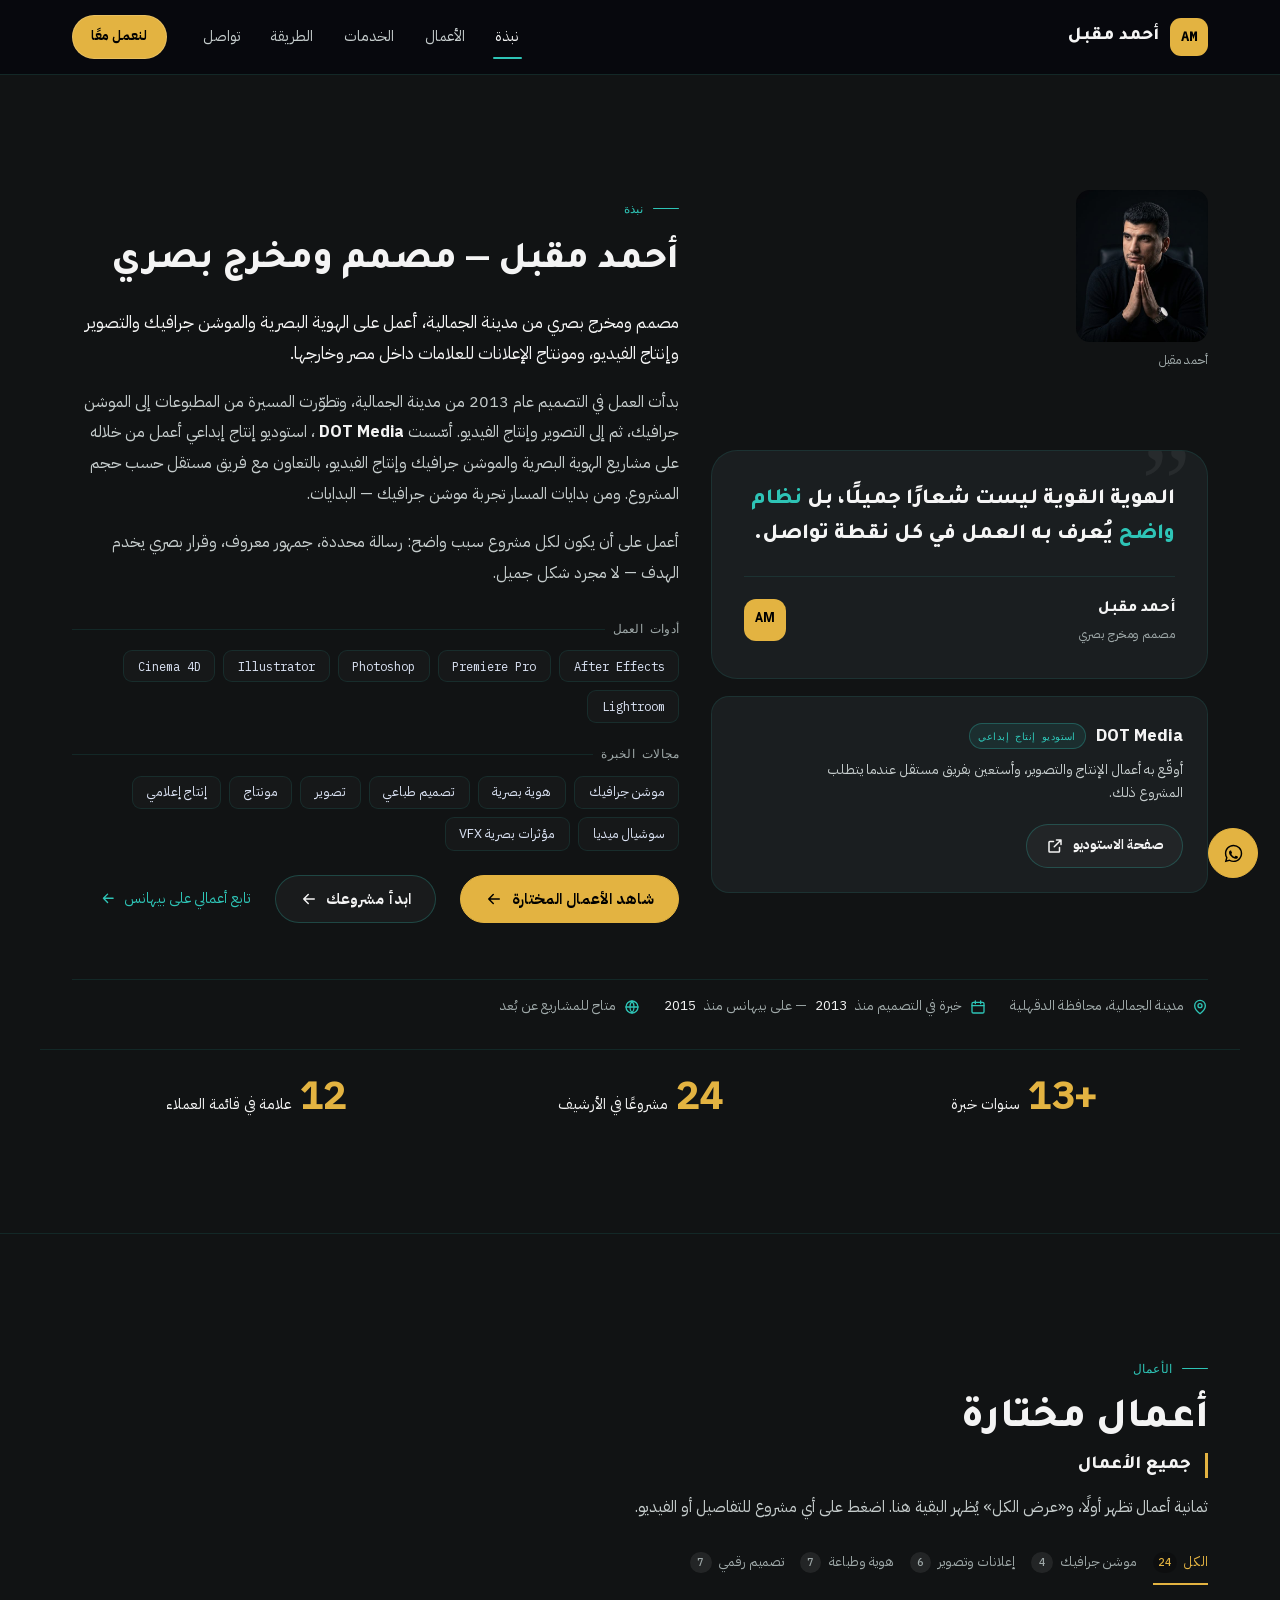
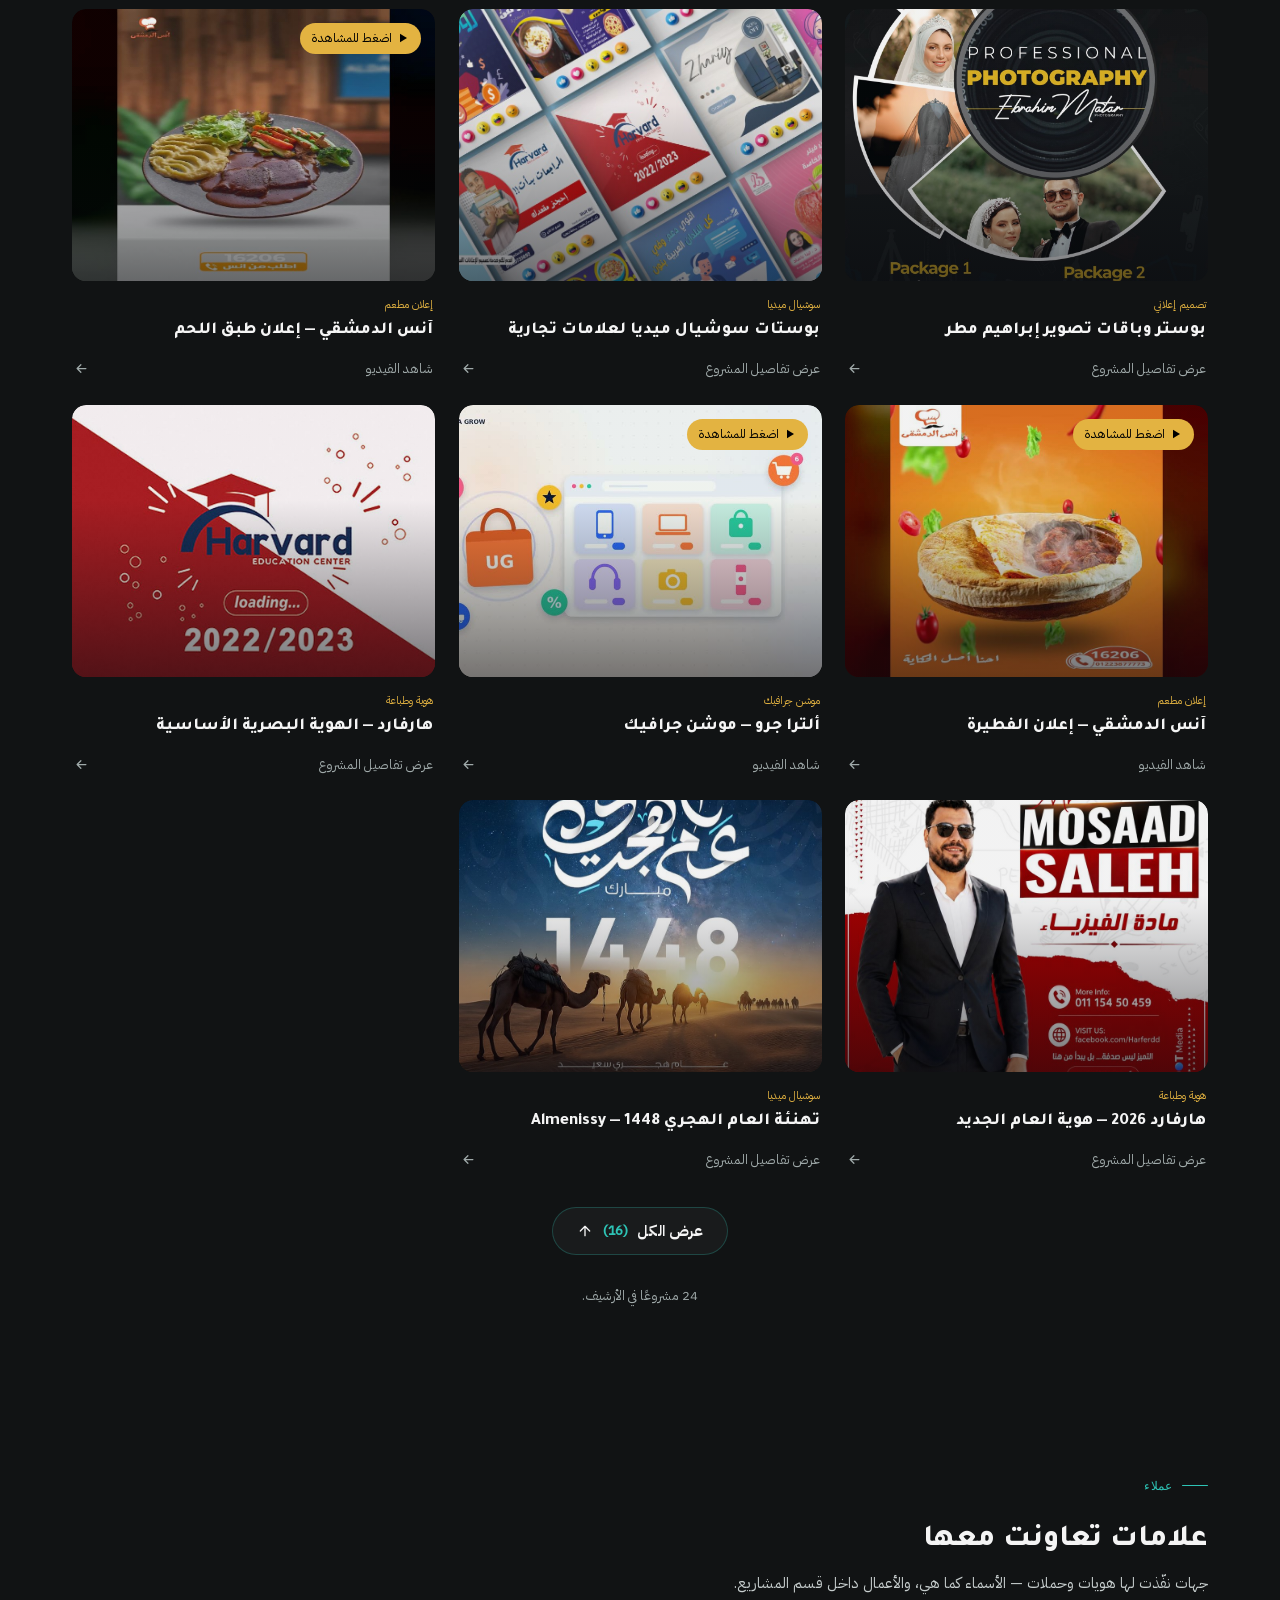
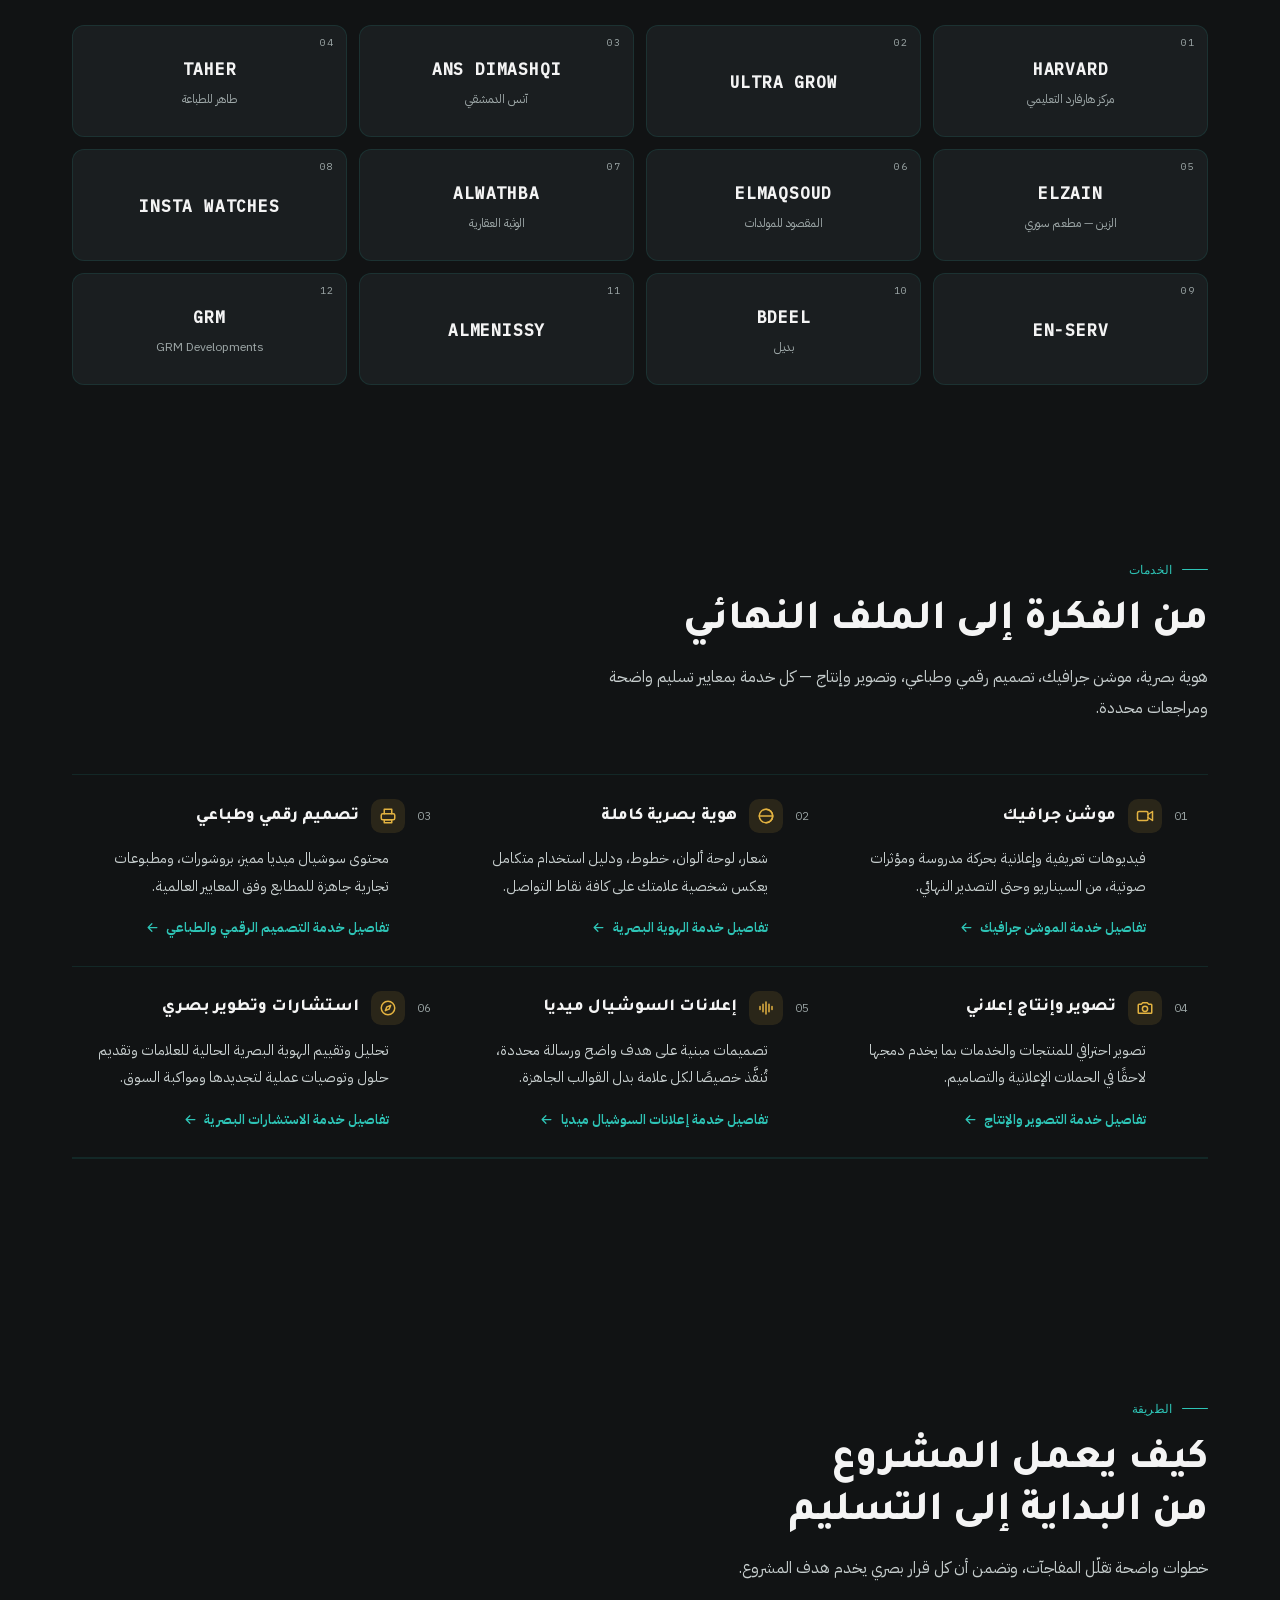
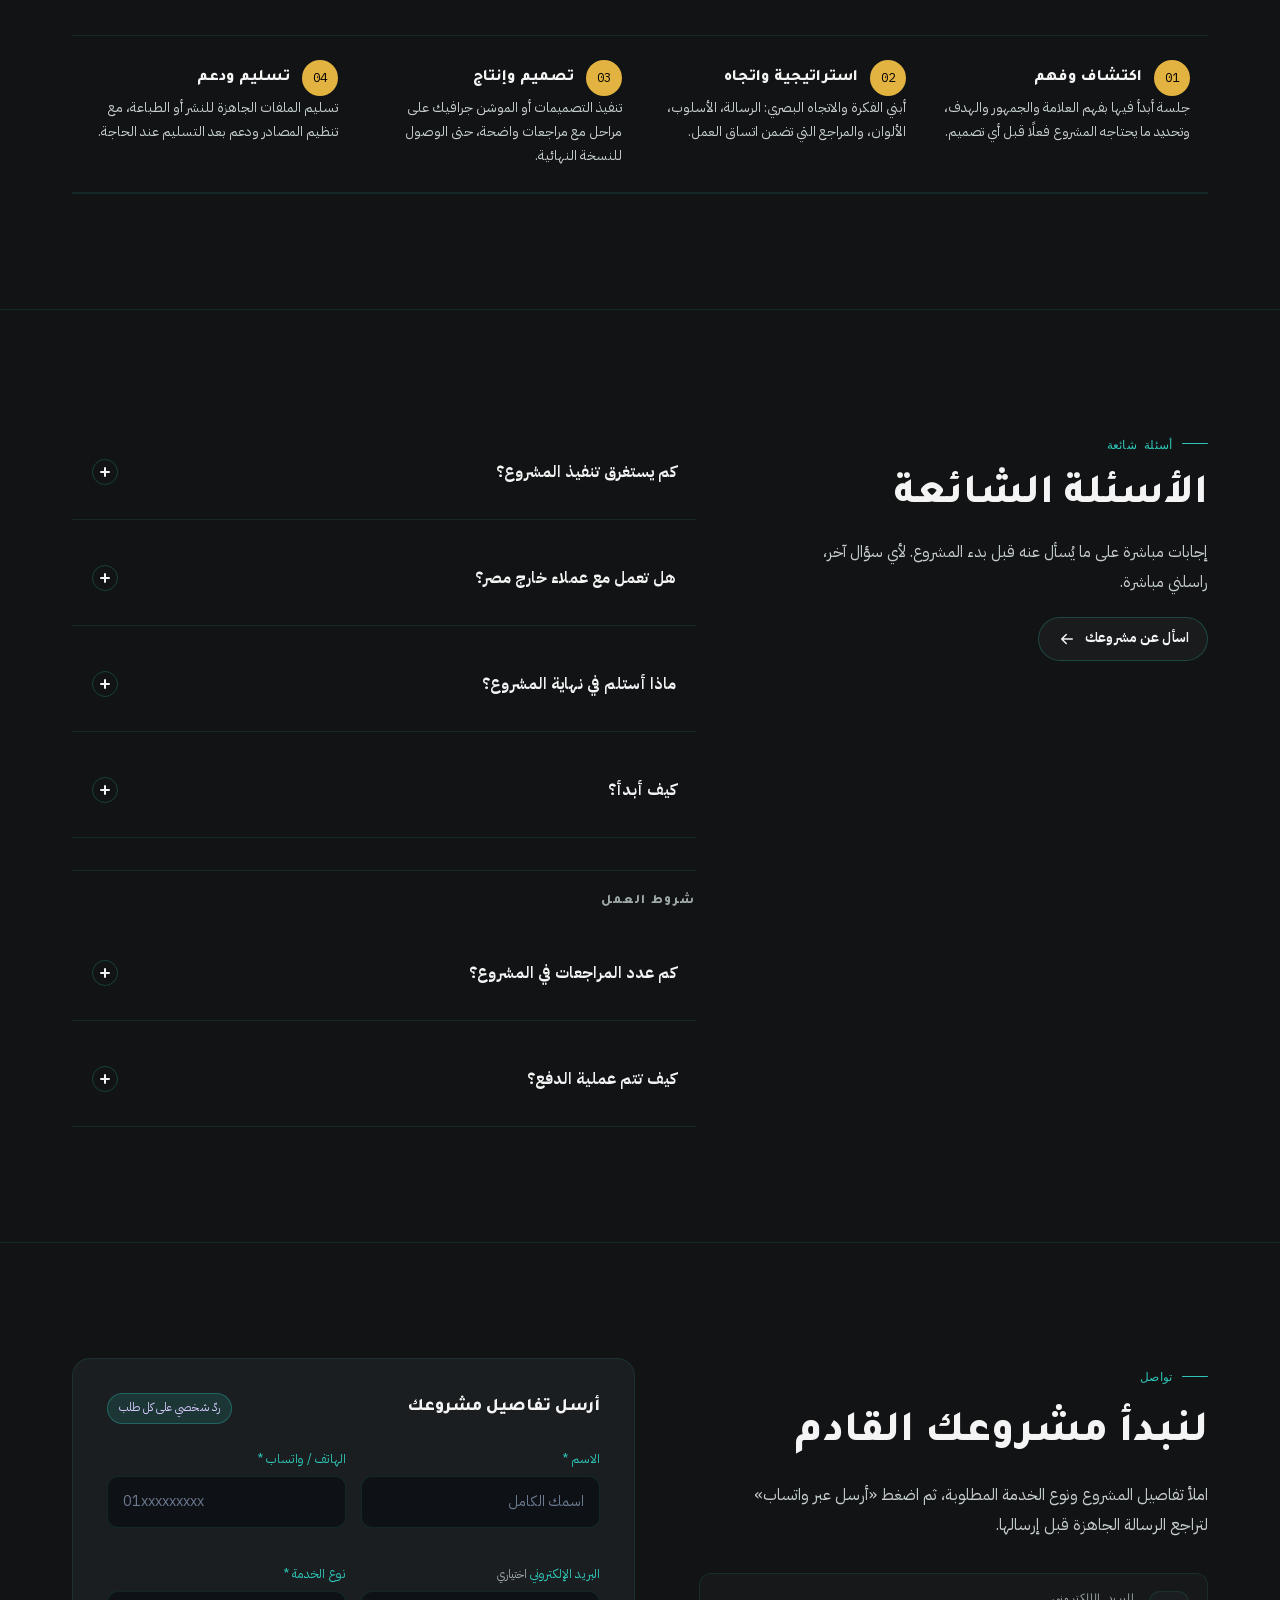
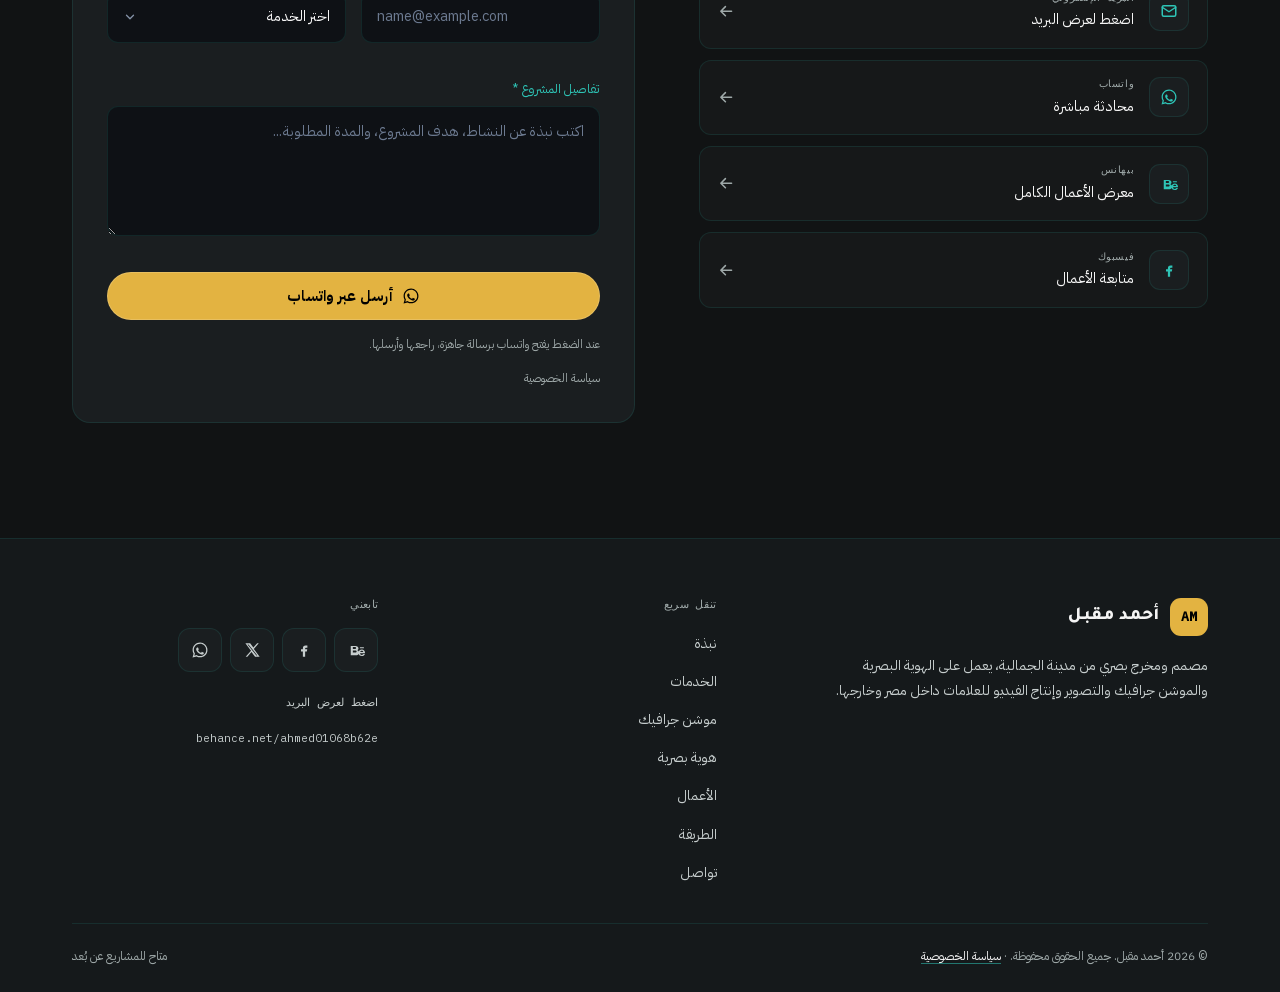
==== commit d9870868: "تصحيح عدد العملاء واختصار شرح الأعمال وتوحيد صيغة الطريقة وربط تجربة البدايات" ====
--- a/index.html
+++ b/index.html
@@ -48,7 +48,7 @@
   <!-- Fonts -->
   <link rel="preload" href="assets/fonts/ibm-plex-sans-arabic-400-arabic.woff2" as="font" type="font/woff2" crossorigin>
   <link rel="preload" href="assets/fonts/tajawal-800-arabic.woff2" as="font" type="font/woff2" crossorigin>
-<link rel="stylesheet" href="css/style.css?v=18-25dc5c04">
+<link rel="stylesheet" href="css/style.css?v=18-e9463155">
 
   <noscript>
     <style>
@@ -60,9 +60,9 @@
 
   <!-- Structured data -->
 
-  <script src="js/data.js?v=18-25dc5c04" defer></script>
-  <script src="js/main.js?v=18-25dc5c04" defer></script>
-  <script src="js/webmcp.js?v=18-25dc5c04" defer></script>
+  <script src="js/data.js?v=18-e9463155" defer></script>
+  <script src="js/main.js?v=18-e9463155" defer></script>
+  <script src="js/webmcp.js?v=18-e9463155" defer></script>
 
   <script type="application/ld+json">
 {
@@ -876,7 +876,7 @@
           <p data-reveal>
             <span data-cms="about.p1a">بدأت العمل في التصميم عام 2013 من مدينة الجمالية، وتطوّرت المسيرة من المطبوعات إلى الموشن جرافيك، ثم إلى التصوير وإنتاج الفيديو. أسّست</span>
             <strong data-cms="about.p1strong">DOT Media</strong>
-            <span data-cms="about.p1b">، استوديو إنتاج إبداعي أعمل من خلاله على مشاريع الهوية البصرية والموشن جرافيك وإنتاج الفيديو، بالتعاون مع فريق مستقل حسب حجم المشروع. ومن بدايات المسار تجربة موشن جرافيك مبكرة نشرتها على بيهانس.</span>
+            <span data-cms="about.p1b">، استوديو إنتاج إبداعي أعمل من خلاله على مشاريع الهوية البصرية والموشن جرافيك وإنتاج الفيديو، بالتعاون مع فريق مستقل حسب حجم المشروع. ومن بدايات المسار </span><a id="earlyMotionLink" href="https://www.behance.net/gallery/119428049/_" target="_blank" rel="noopener noreferrer" data-cms="about.p1bLink">تجربة موشن جرافيك — البدايات</a>.
           </p>
           <p data-reveal data-cms="about.p2">أعمل على أن يكون لكل مشروع سبب واضح: رسالة محددة، جمهور معروف، وقرار بصري يخدم الهدف — لا مجرد شكل جميل.</p>
 
@@ -933,7 +933,7 @@
             <span class="stat__label">مشروعًا في الأرشيف</span>
           </div>
           <div class="stat">
-            <span class="stat__value" data-count="11" data-suffix="">11</span>
+            <span class="stat__value" data-count="12" data-suffix="">12</span>
             <span class="stat__label">علامة في قائمة العملاء</span>
           </div>
 <!-- stats:end -->
@@ -950,7 +950,7 @@
             <div class="work-subhead" id="allWorkHead" data-reveal>
               <h3 data-cms="workSection.allTitle">جميع الأعمال</h3>
             </div>
-            <p data-cms="workSection.lead">أبدأ بثمانية أعمال مختارة من الهوية البصرية والموشن جرافيك والتصوير والإعلانات. الضغط على «عرض الكل» يظهر بقية المشاريع في «جميع الأعمال» هنا. اضغط على أي مشروع لعرض تفاصيله أو مشاهدة فيديوه.</p>
+            <p data-cms="workSection.lead">ثمانية أعمال تظهر أولًا، و«عرض الكل» يُظهر البقية هنا. اضغط على أي مشروع للتفاصيل أو الفيديو.</p>
           </div>
         </div>
 
@@ -1691,7 +1691,7 @@
         </noscript>
 
         <p class="work-note">
-          <span id="workTotal">24</span> <span data-cms="workSection.note">مشروعًا في «جميع الأعمال»؛ ثمانية منها تظهر أولًا، والباقي يظهر عند الضغط على «عرض الكل».</span>
+          <span id="workTotal">24</span> <span data-cms="workSection.note">مشروعًا في الأرشيف.</span>
         </p>
       </div>
     </section>
@@ -1910,7 +1910,7 @@
               </button>
             </div>
             <div class="step__panel">
-              <p>جلسة نبدأ فيها بفهم العلامة والجمهور والهدف، وتحديد ما يحتاجه المشروع فعلًا قبل أي تصميم.</p>
+              <p>جلسة أبدأ فيها بفهم العلامة والجمهور والهدف، وتحديد ما يحتاجه المشروع فعلًا قبل أي تصميم.</p>
             </div>
           </article>
           <article class="step" data-reveal>
@@ -1922,7 +1922,7 @@
               </button>
             </div>
             <div class="step__panel">
-              <p>نبني الفكرة والاتجاه البصري: الرسالة، الأسلوب، الألوان، والمراجع التي تضمن اتساق العمل.</p>
+              <p>أبني الفكرة والاتجاه البصري: الرسالة، الأسلوب، الألوان، والمراجع التي تضمن اتساق العمل.</p>
             </div>
           </article>
           <article class="step" data-reveal>
